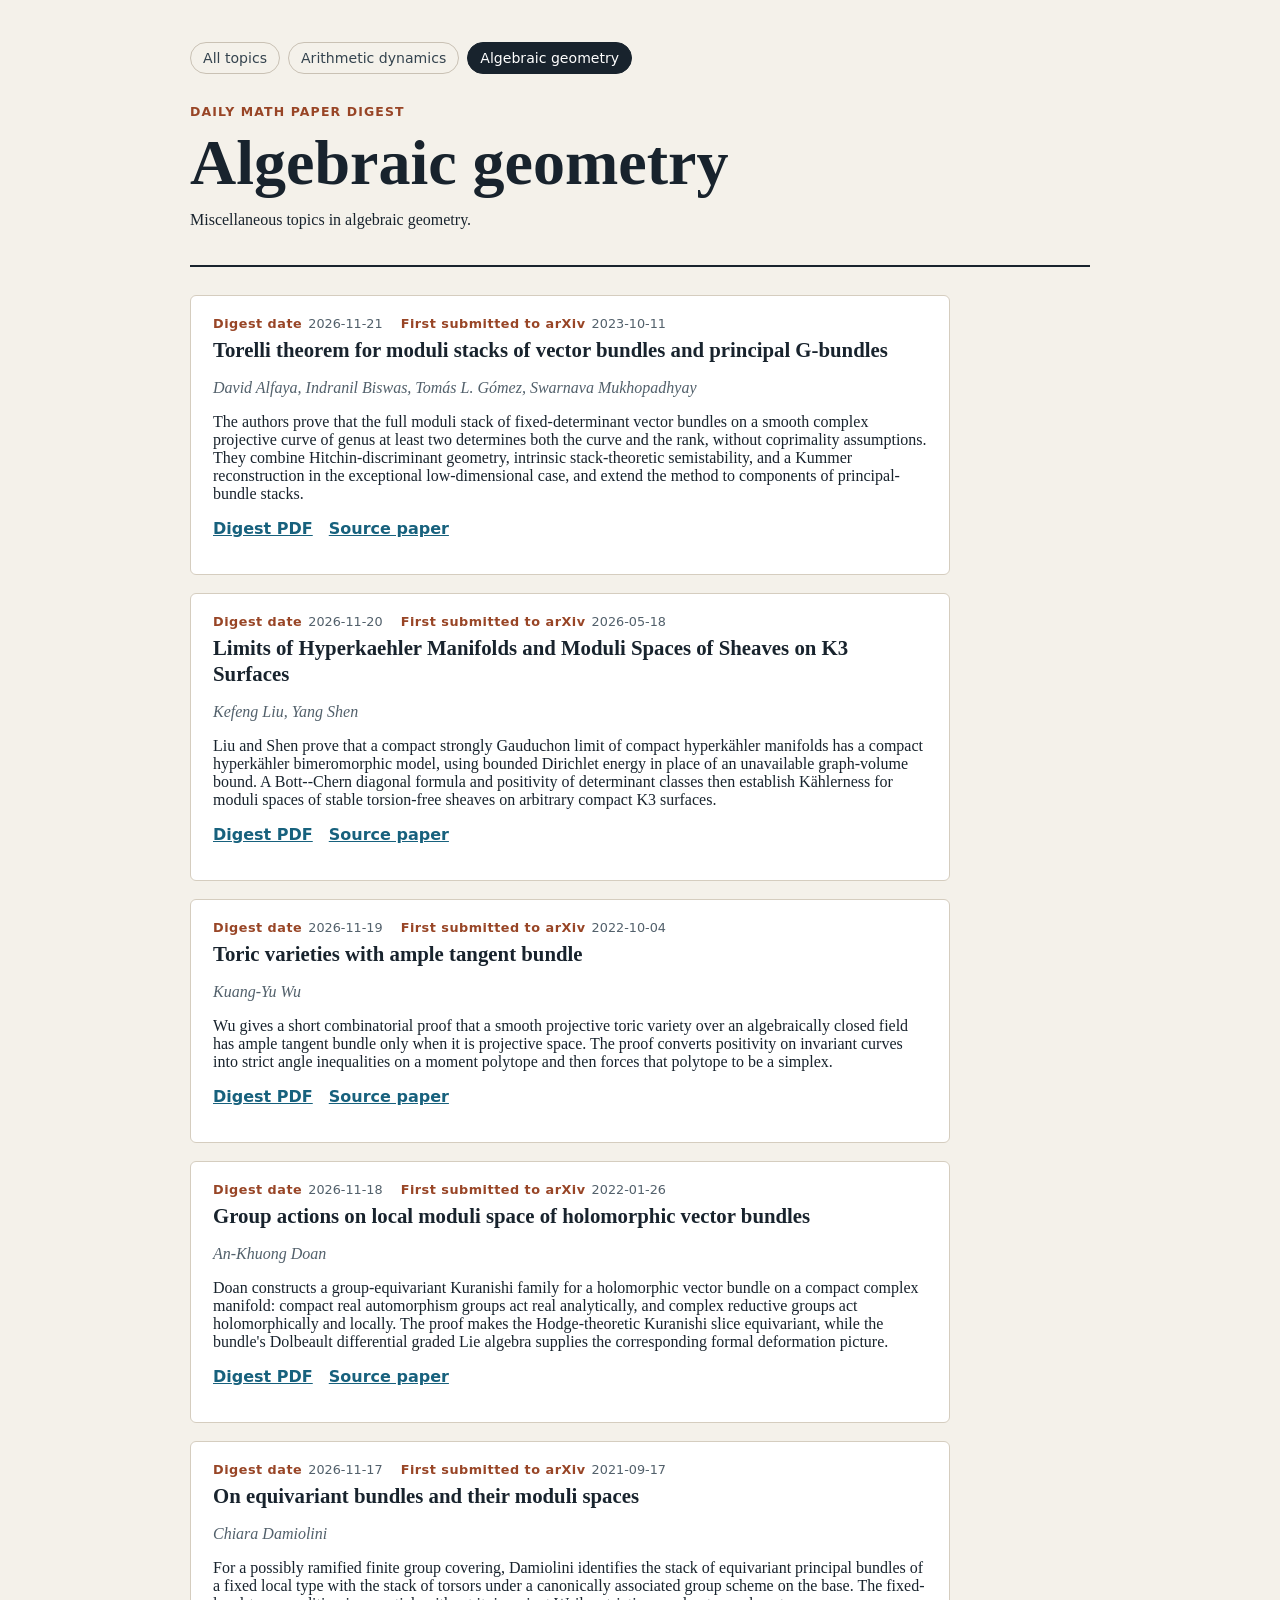
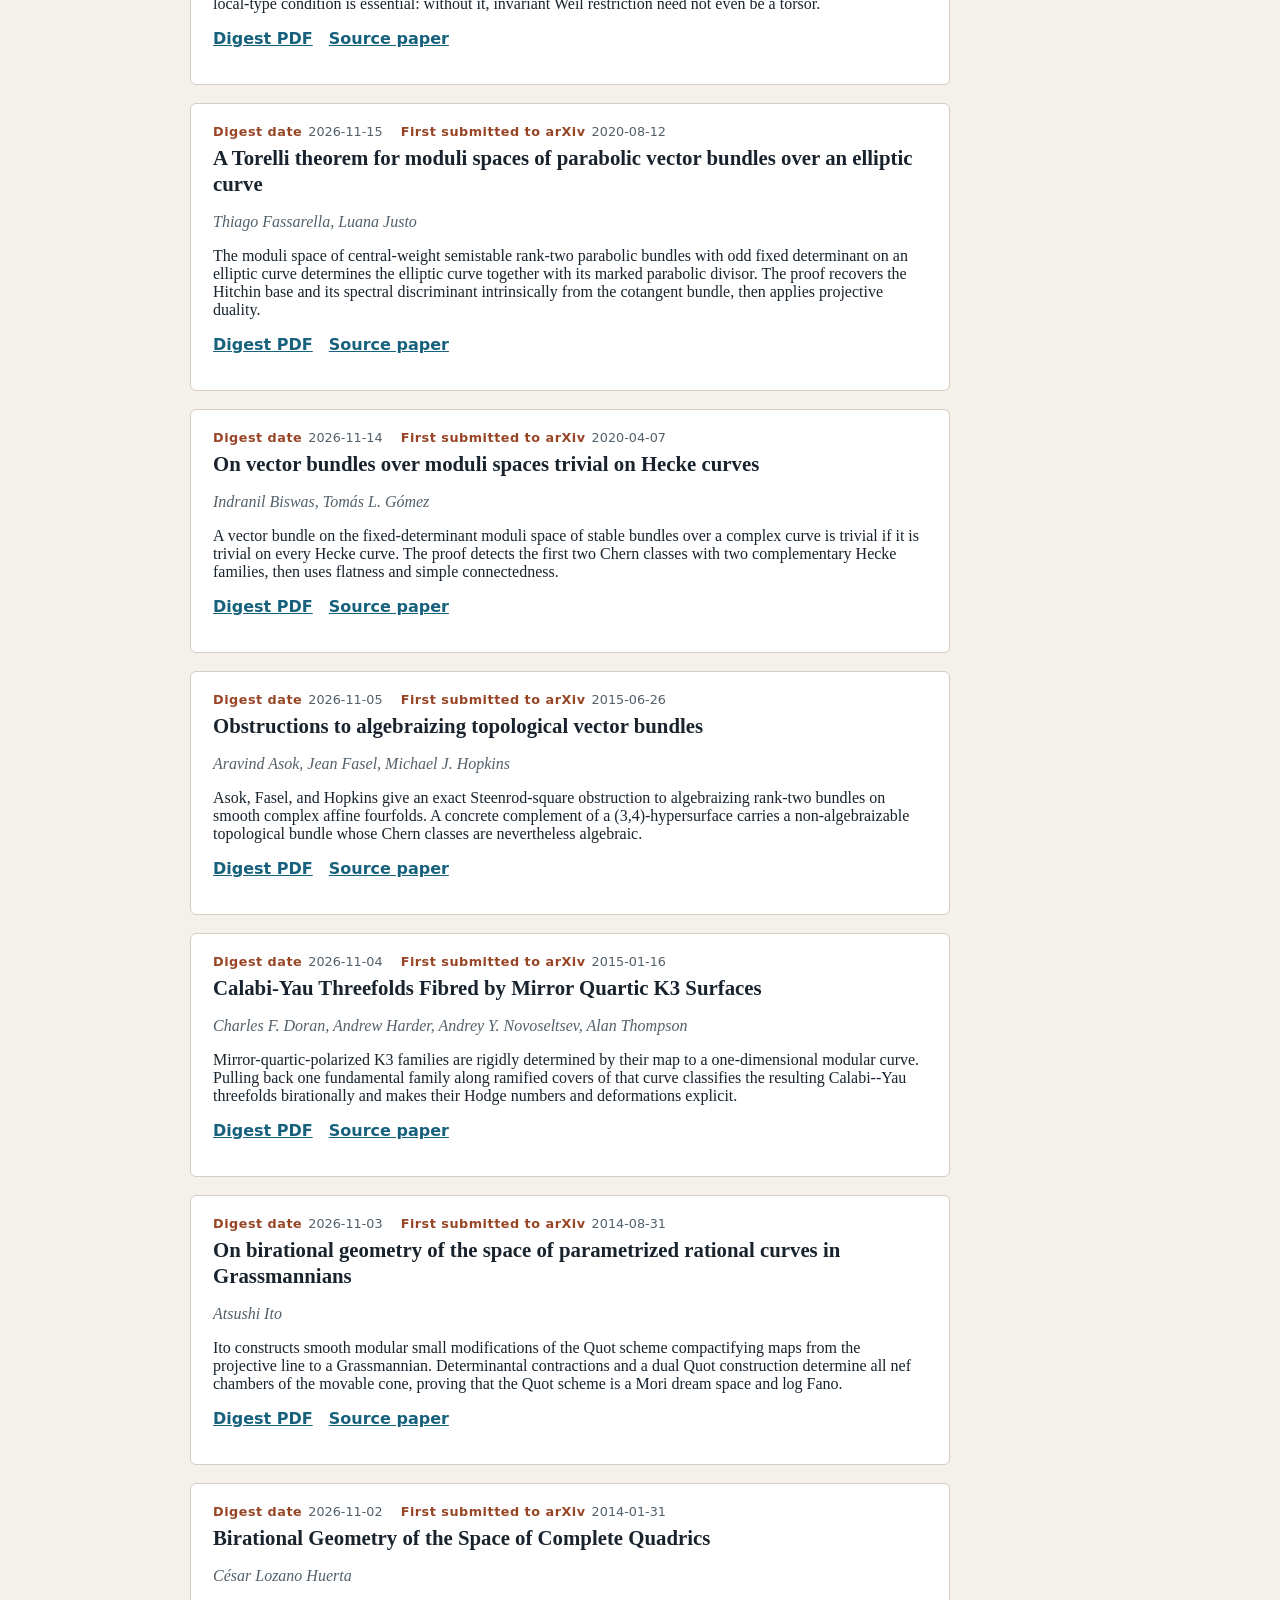
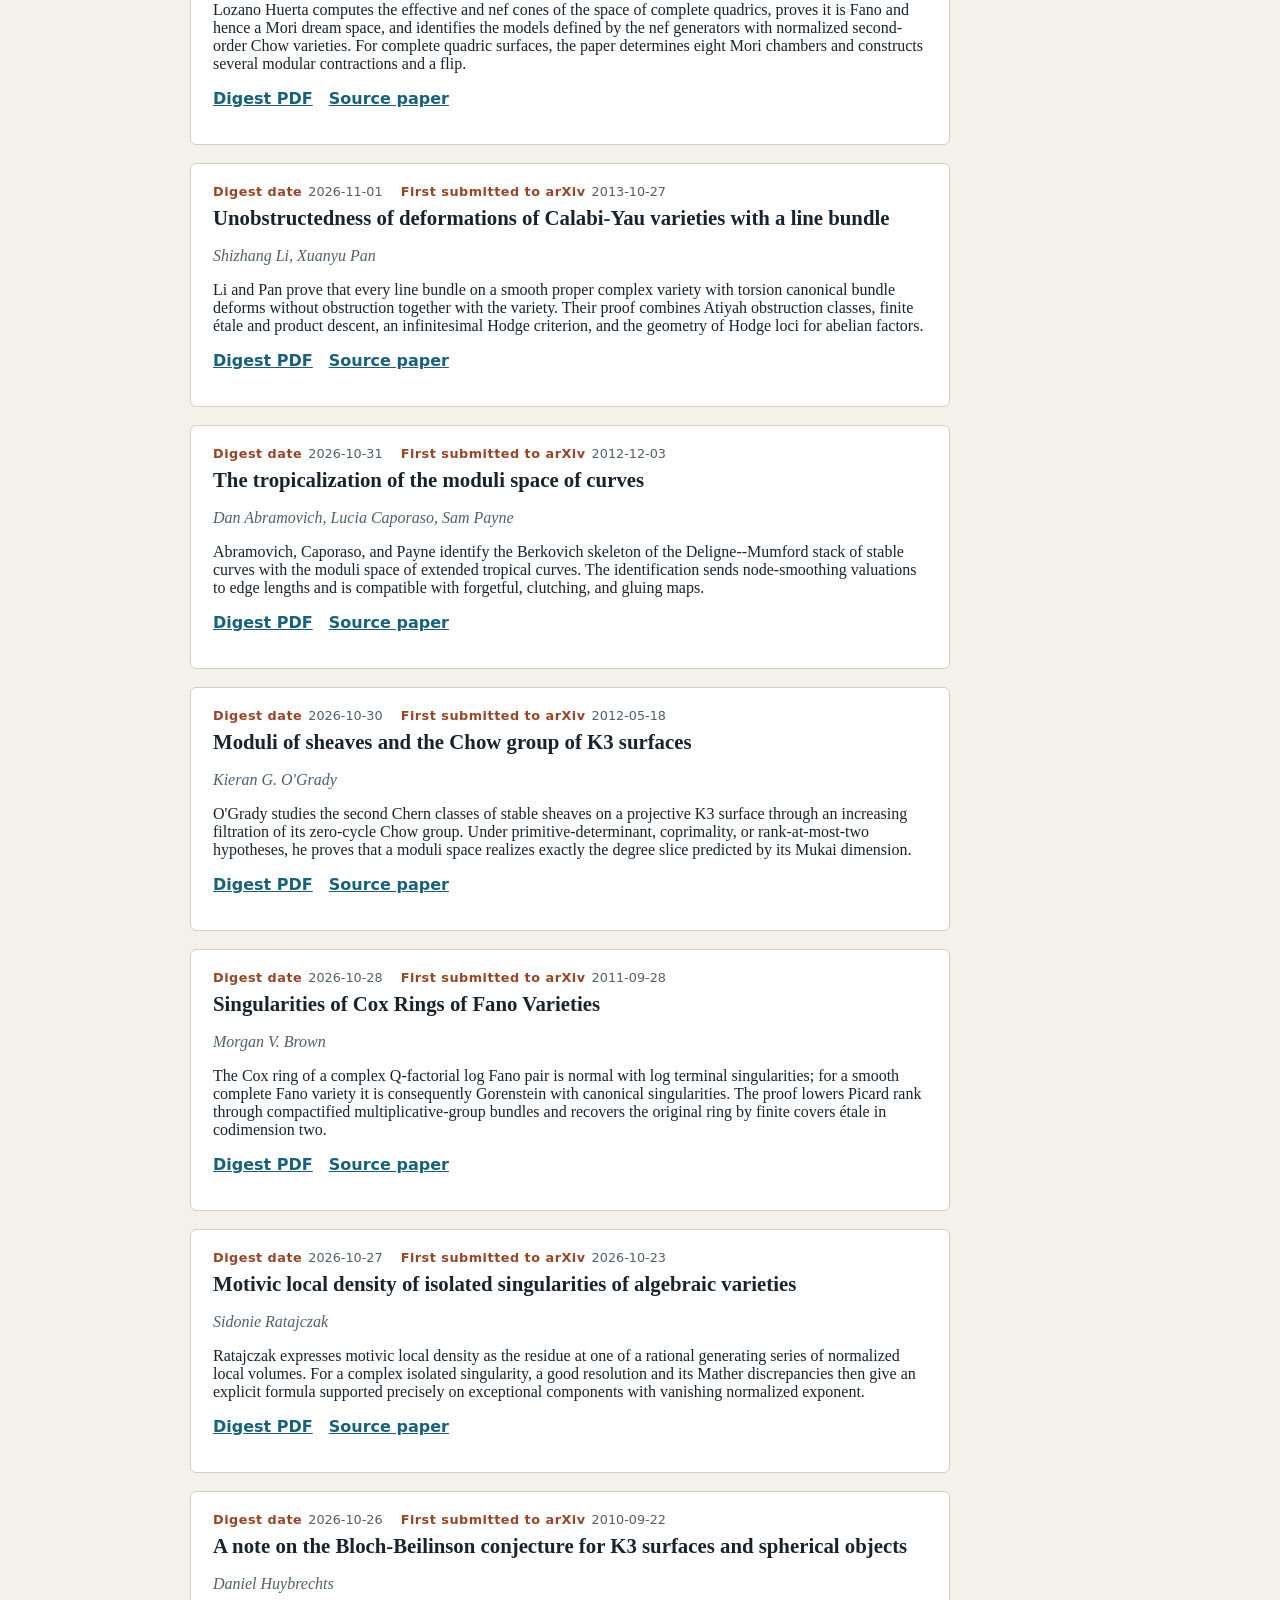
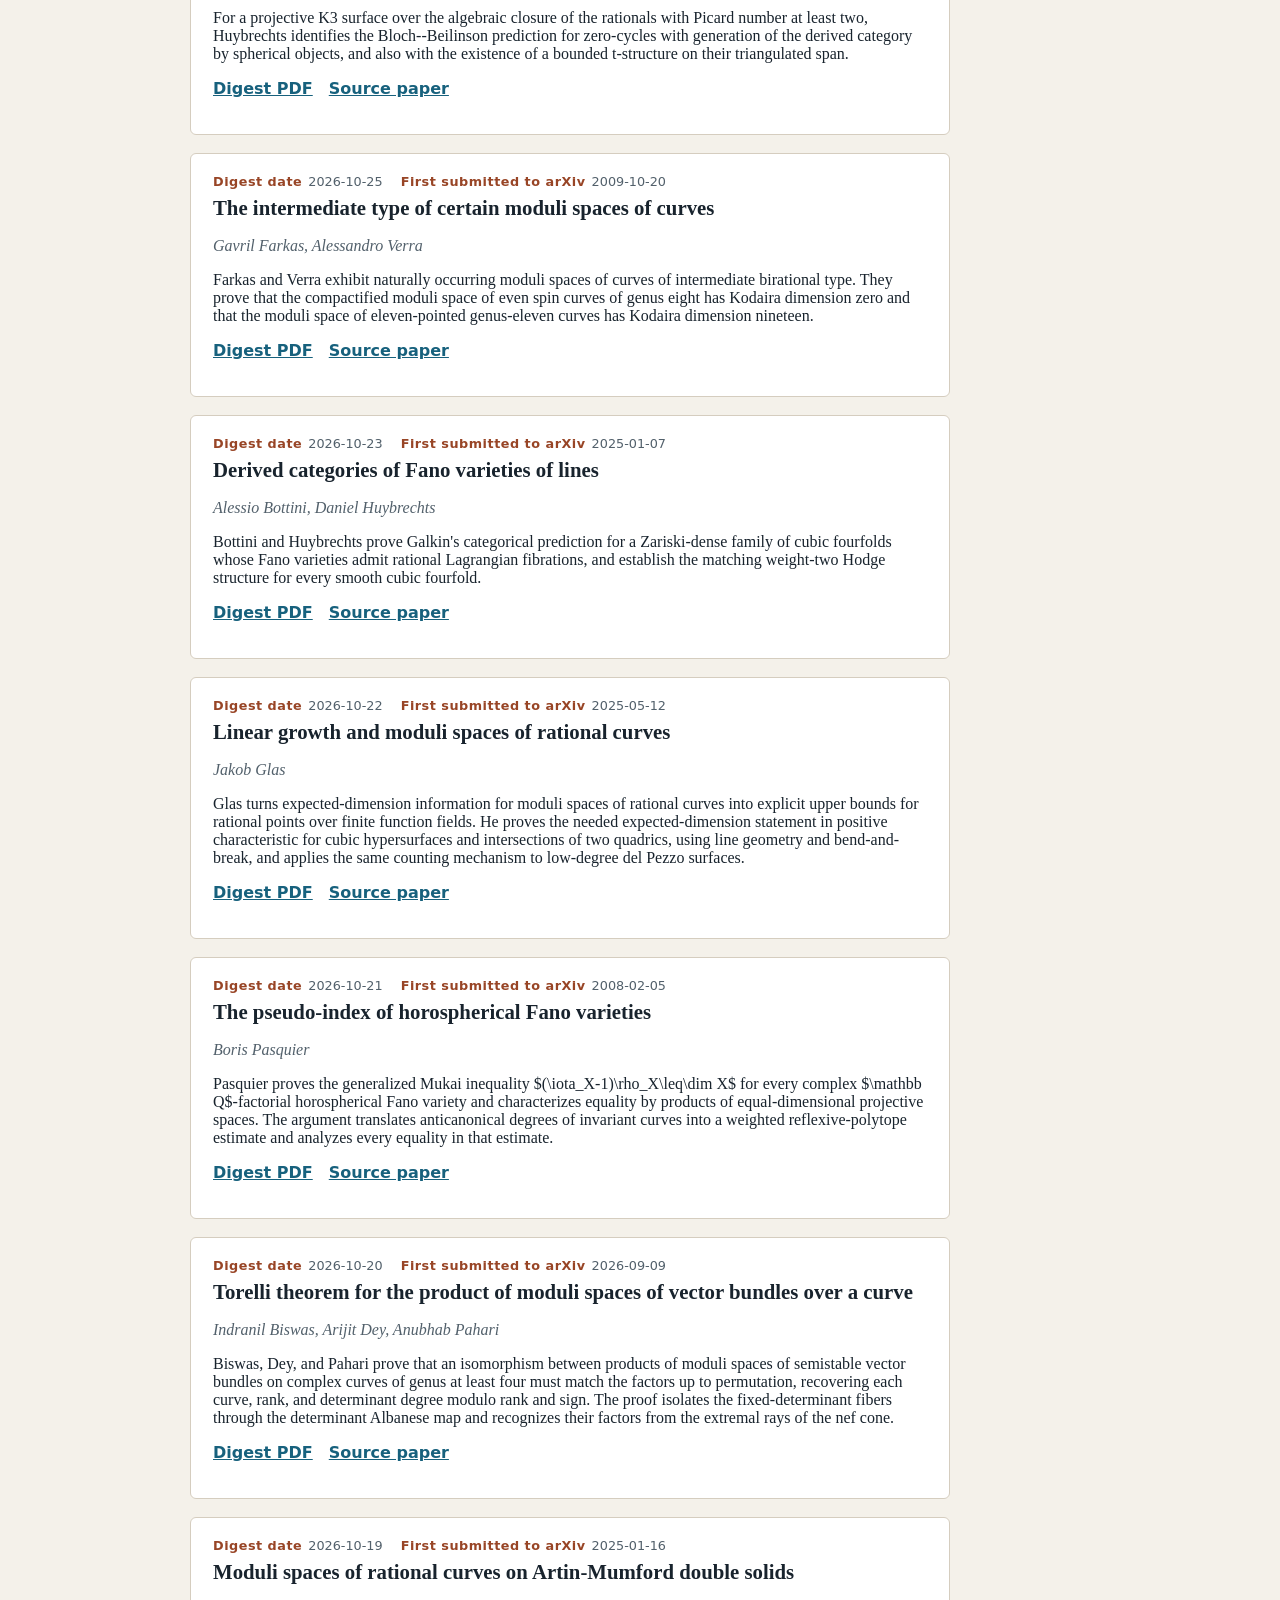
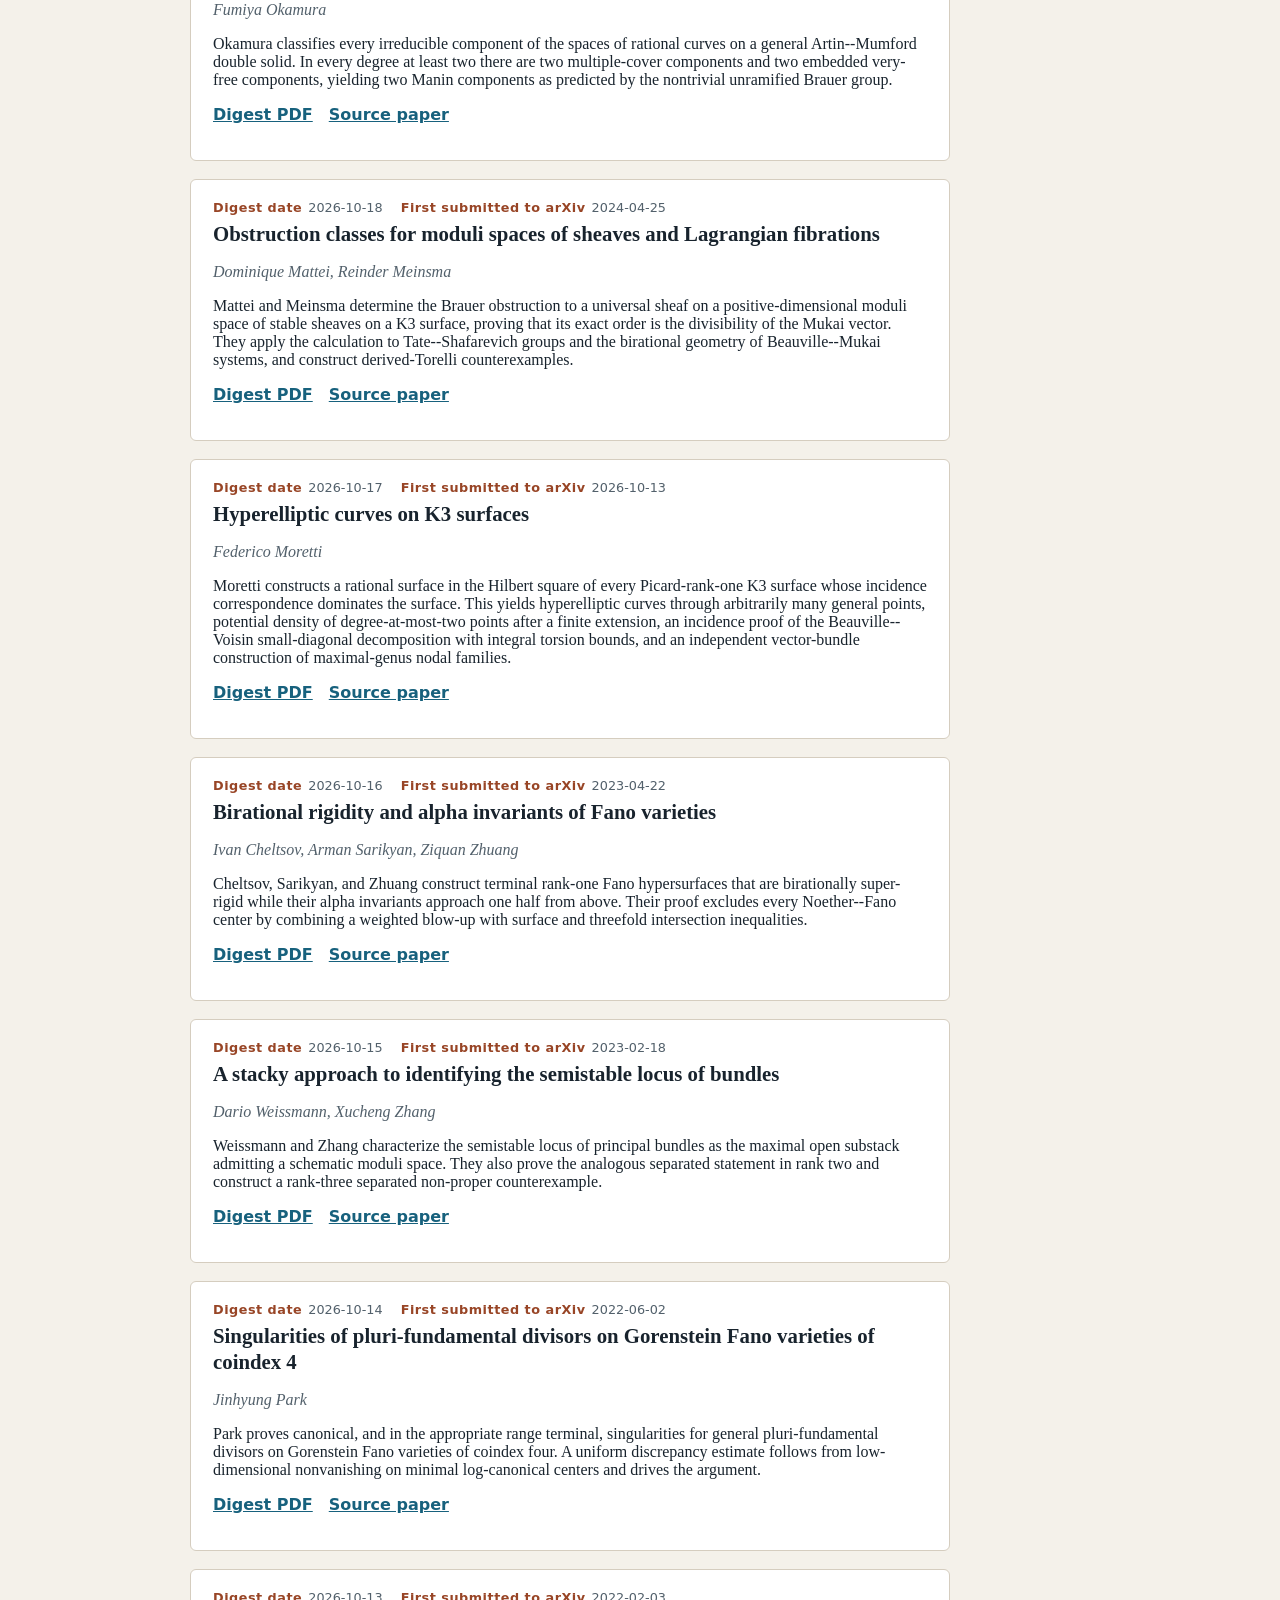
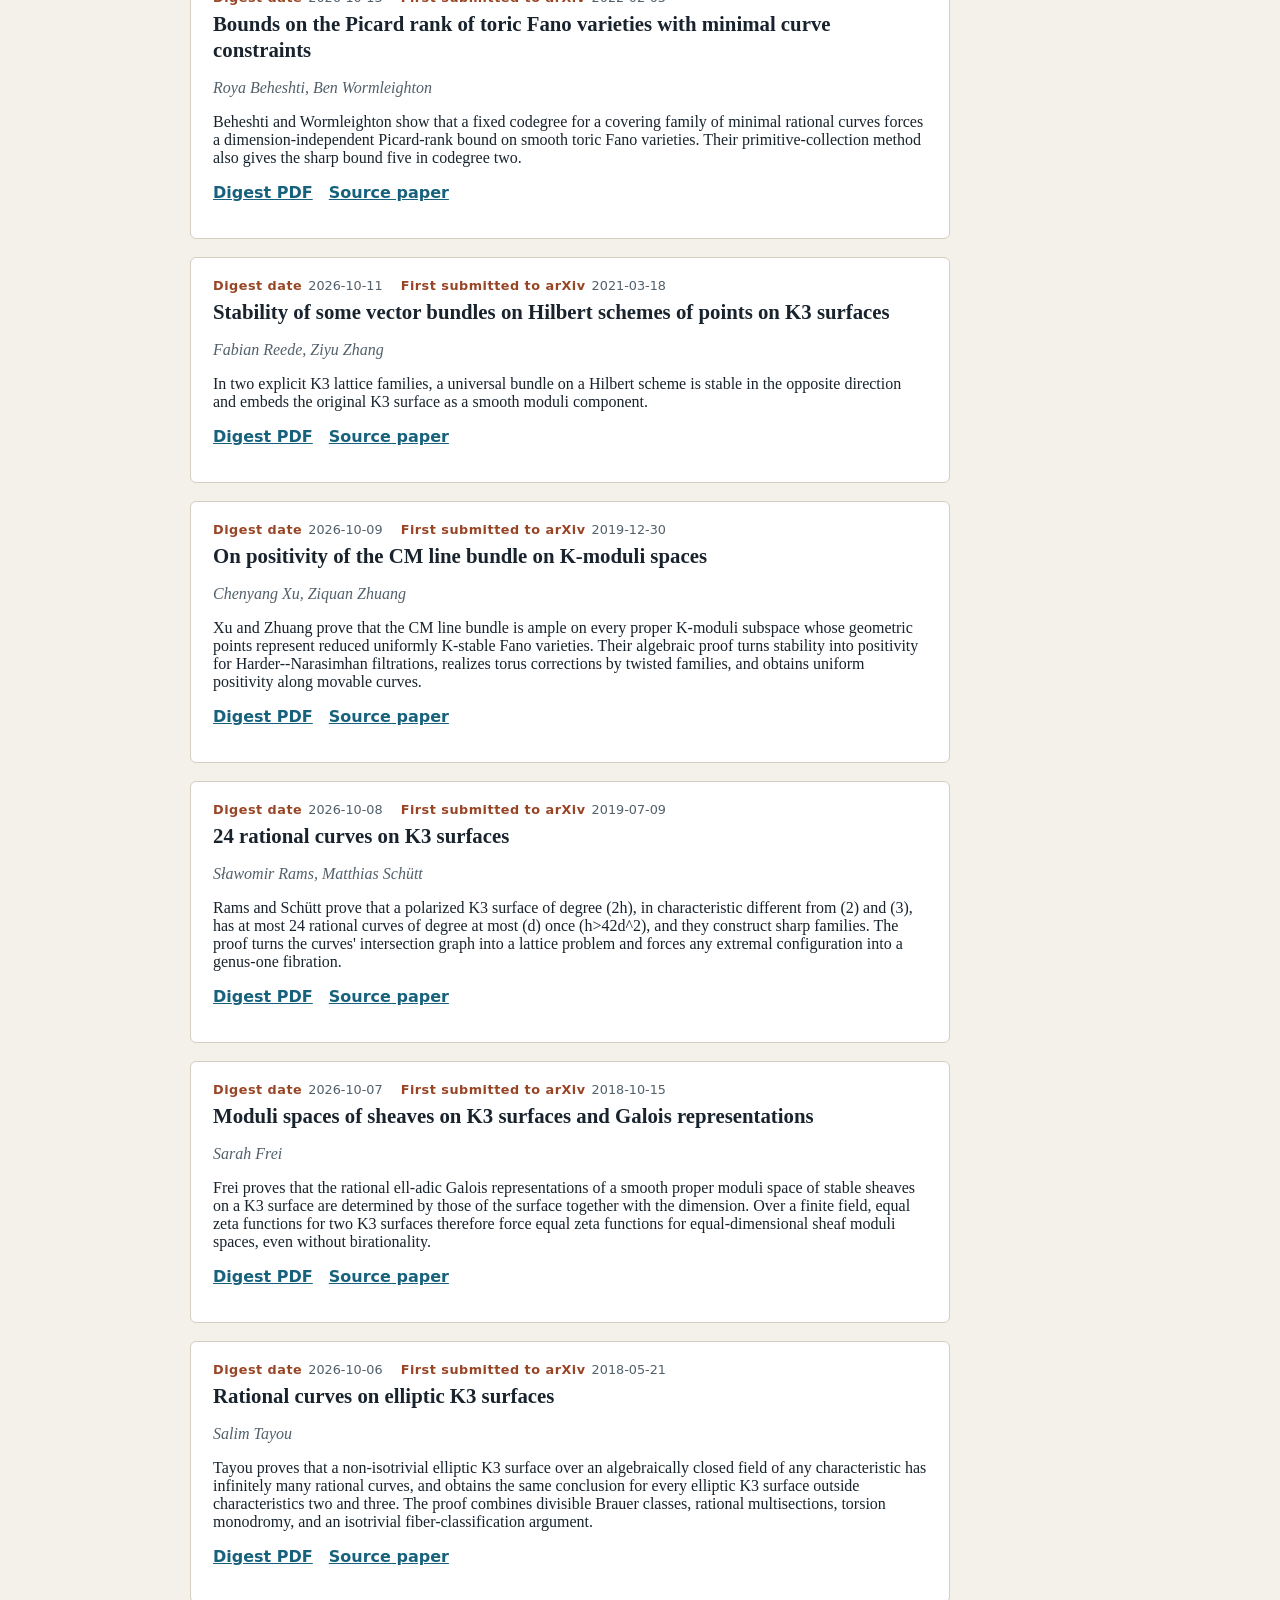
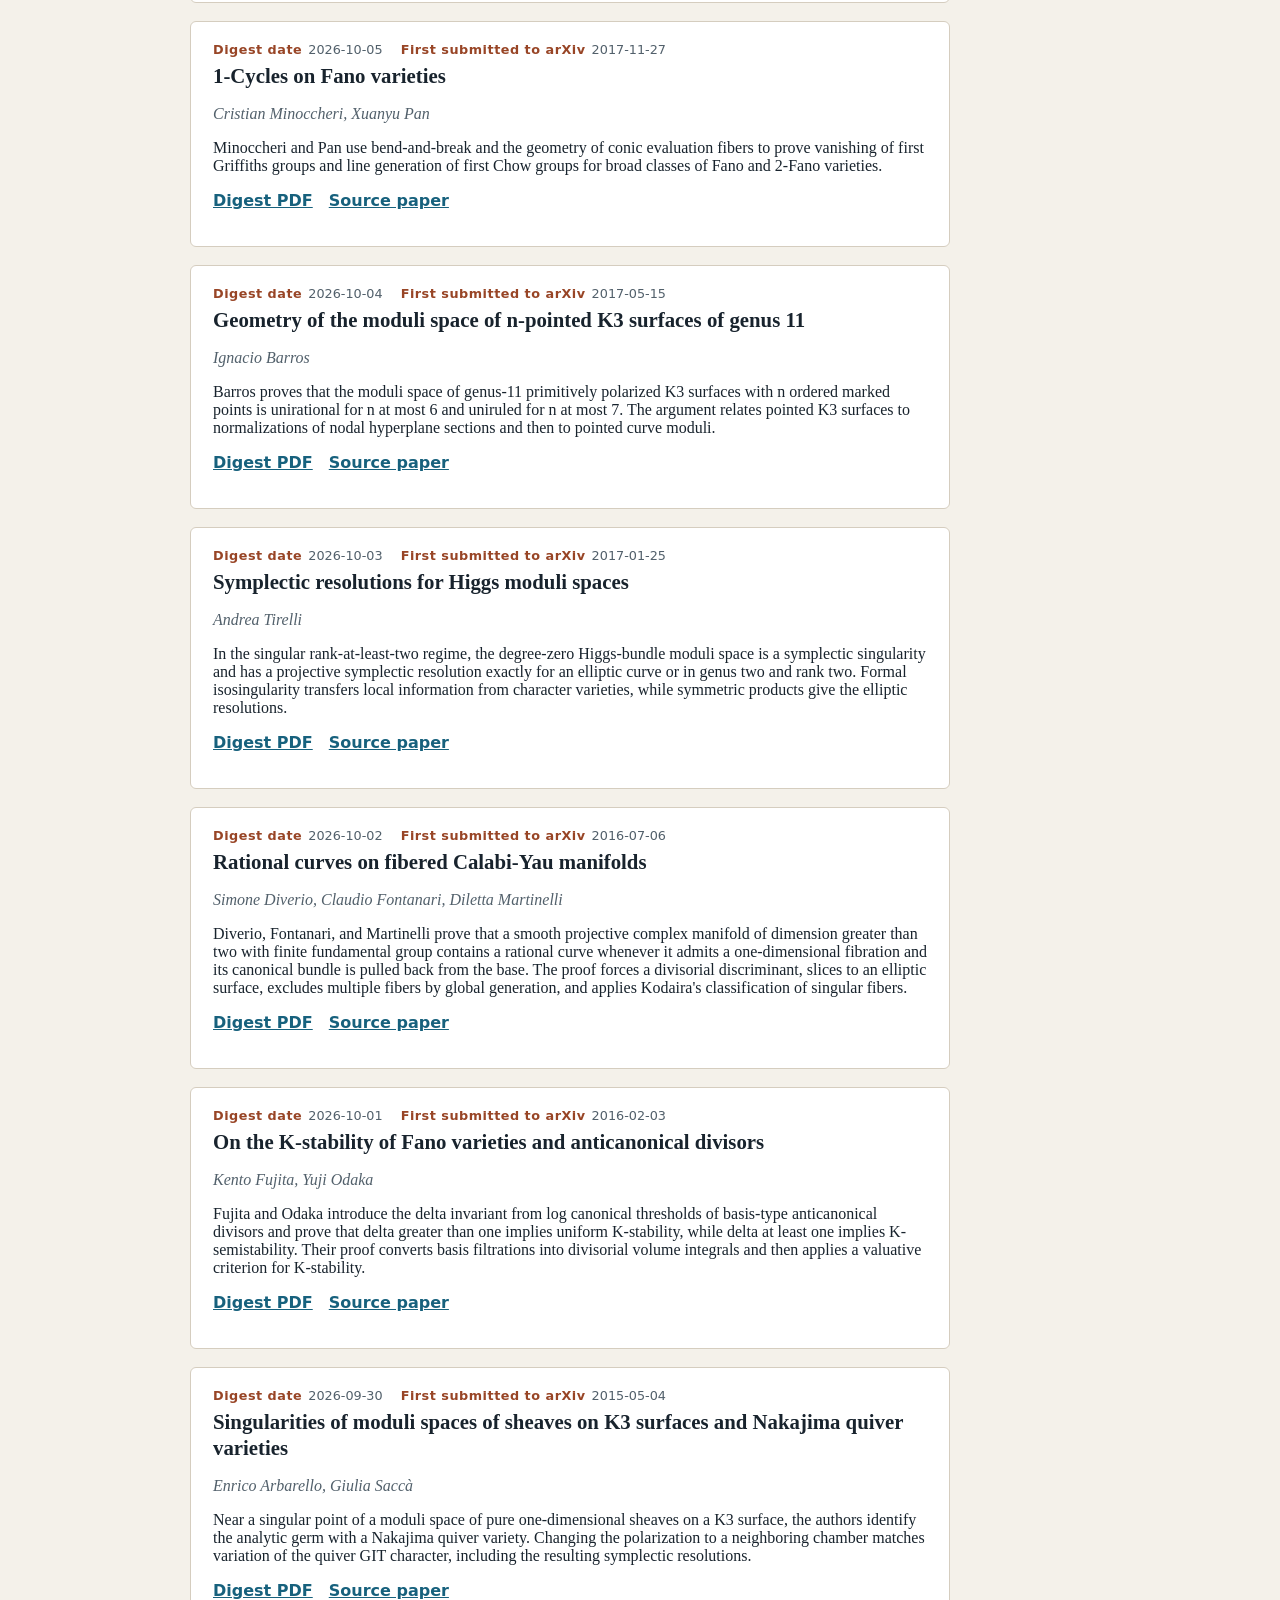
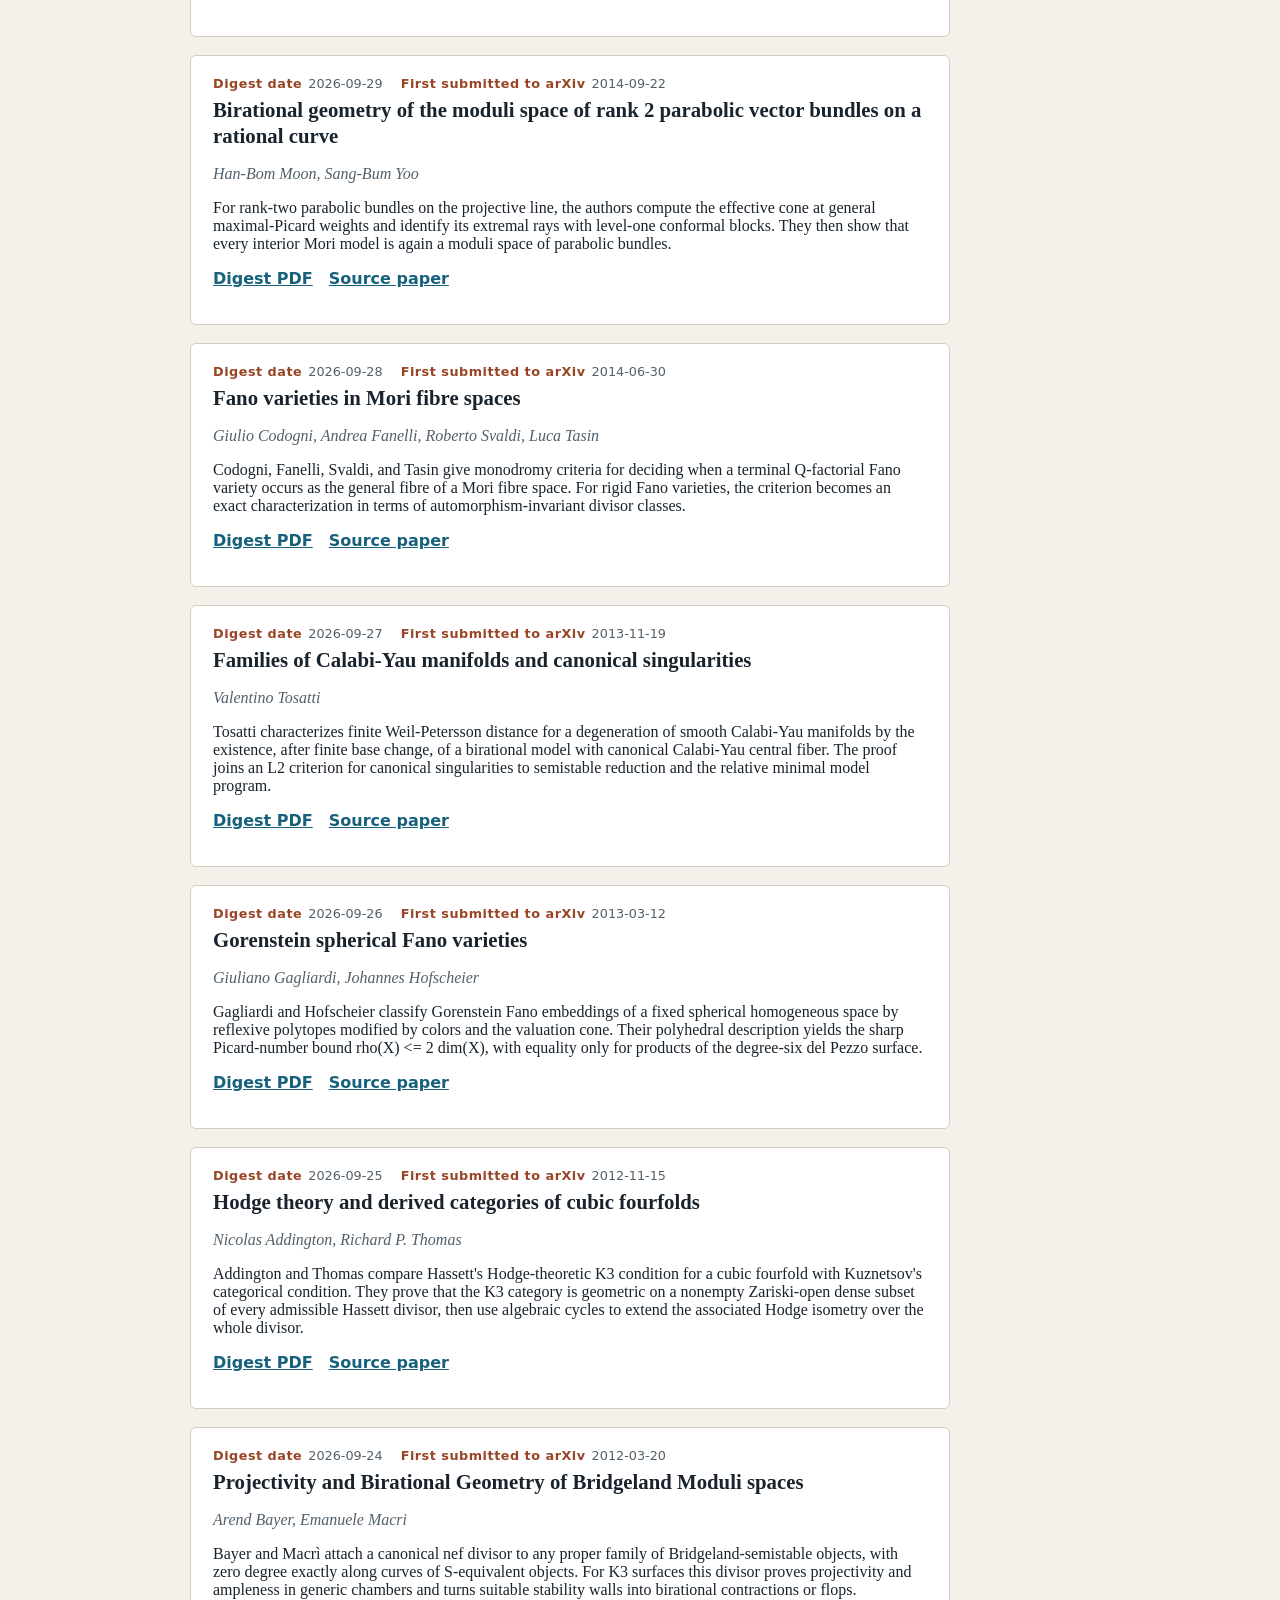
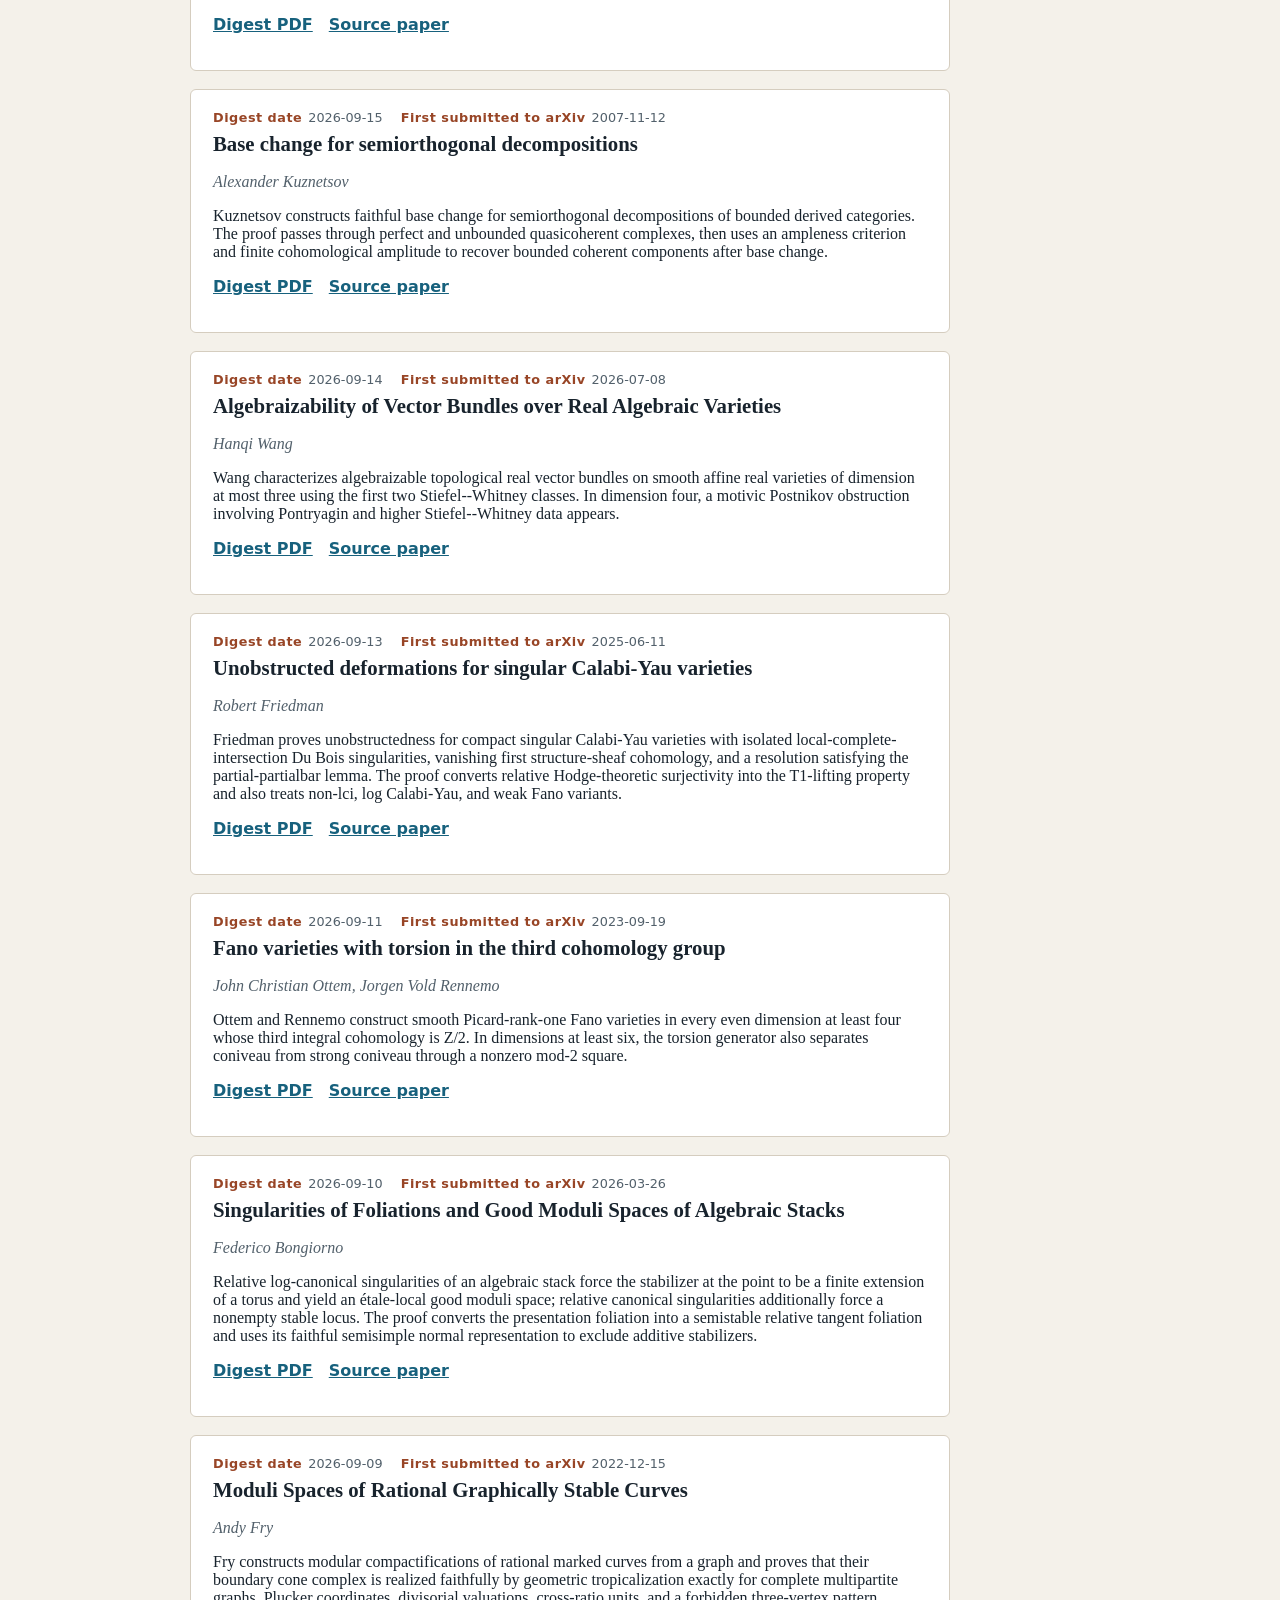
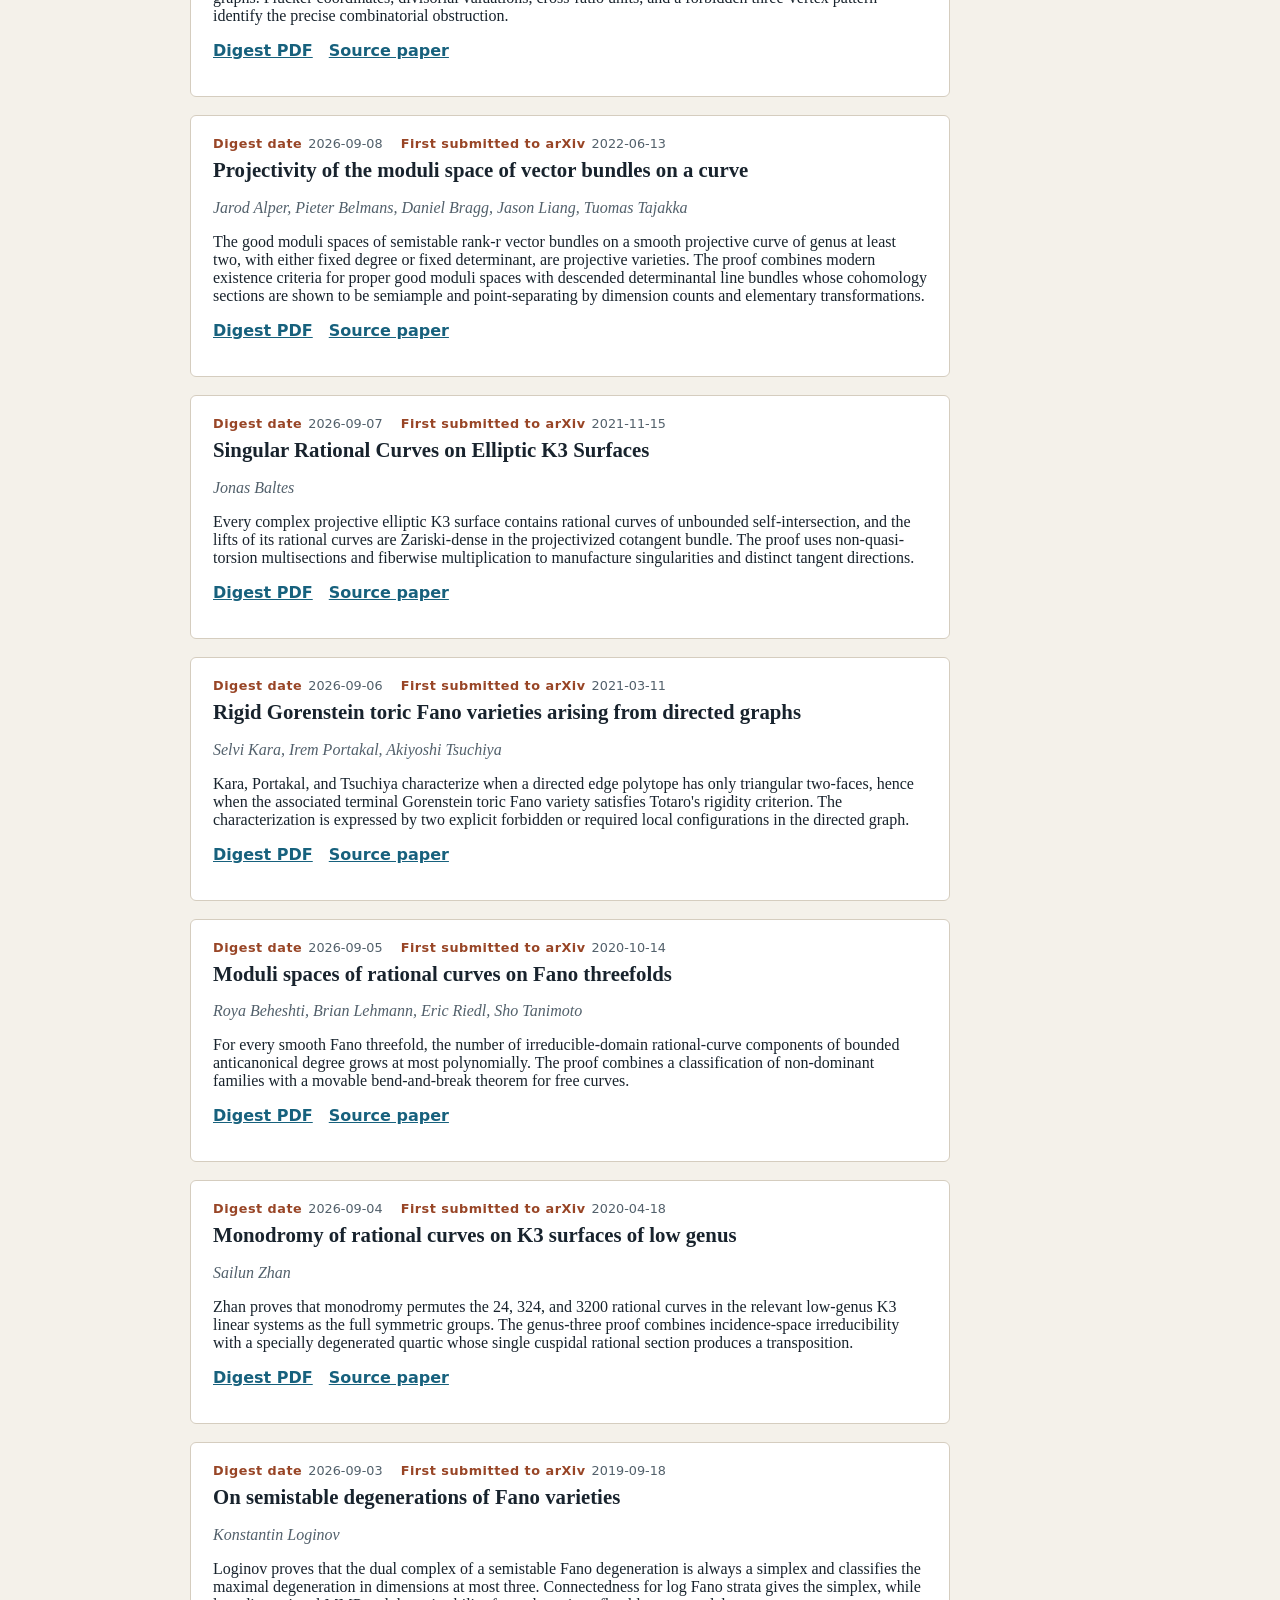
==== topics/algebraic-geometry.html @ 2cddb1c5 "Publish digest site for 2026-11-21" ====
<!doctype html>
<html lang="en">
<head>
  <meta charset="utf-8">
  <meta name="viewport" content="width=device-width, initial-scale=1">
  <title>Algebraic geometry | Daily Math Paper Digest</title>
  <link rel="stylesheet" href="../style.css?v=8c98c9b33264">
</head>
<body>
  <main>
    <nav class="topic-nav" aria-label="Digest topics"><a href="../index.html">All topics</a><a href="arithmetic-dynamics.html">Arithmetic dynamics</a><a href="algebraic-geometry.html" aria-current="page">Algebraic geometry</a></nav>
    <header class="site-header"><p class="eyebrow">Daily Math Paper Digest</p>
    <h1>Algebraic geometry</h1>
    <p>Miscellaneous topics in algebraic geometry.</p></header>
    <section class="digest-list" aria-label="Algebraic geometry digests">
    <article class="digest">
<dl class="dates">
<div><dt>Digest date</dt><dd>2026-11-21</dd></div>
<div><dt>First submitted to arXiv</dt><dd>2023-10-11</dd></div>
</dl>
<h2>Torelli theorem for moduli stacks of vector bundles and principal G-bundles</h2>
<p class="authors">David Alfaya, Indranil Biswas, Tomás L. Gómez, Swarnava Mukhopadhyay</p>
<p>The authors prove that the full moduli stack of fixed-determinant vector bundles on a smooth complex projective curve of genus at least two determines both the curve and the rank, without coprimality assumptions. They combine Hitchin-discriminant geometry, intrinsic stack-theoretic semistability, and a Kummer reconstruction in the exceptional low-dimensional case, and extend the method to components of principal-bundle stacks.</p>
<p class="links"><a href="../digests/2026-11-21-arxiv-2310.07666.pdf">Digest PDF</a> <a href="http://arxiv.org/abs/2310.07666v2">Source paper</a></p>
</article>
<article class="digest">
<dl class="dates">
<div><dt>Digest date</dt><dd>2026-11-20</dd></div>
<div><dt>First submitted to arXiv</dt><dd>2026-05-18</dd></div>
</dl>
<h2>Limits of Hyperkaehler Manifolds and Moduli Spaces of Sheaves on K3 Surfaces</h2>
<p class="authors">Kefeng Liu, Yang Shen</p>
<p>Liu and Shen prove that a compact strongly Gauduchon limit of compact hyperkähler manifolds has a compact hyperkähler bimeromorphic model, using bounded Dirichlet energy in place of an unavailable graph-volume bound. A Bott--Chern diagonal formula and positivity of determinant classes then establish Kählerness for moduli spaces of stable torsion-free sheaves on arbitrary compact K3 surfaces.</p>
<p class="links"><a href="../digests/2026-11-20-arxiv-2605.18065.pdf">Digest PDF</a> <a href="http://arxiv.org/abs/2605.18065v2">Source paper</a></p>
</article>
<article class="digest">
<dl class="dates">
<div><dt>Digest date</dt><dd>2026-11-19</dd></div>
<div><dt>First submitted to arXiv</dt><dd>2022-10-04</dd></div>
</dl>
<h2>Toric varieties with ample tangent bundle</h2>
<p class="authors">Kuang-Yu Wu</p>
<p>Wu gives a short combinatorial proof that a smooth projective toric variety over an algebraically closed field has ample tangent bundle only when it is projective space. The proof converts positivity on invariant curves into strict angle inequalities on a moment polytope and then forces that polytope to be a simplex.</p>
<p class="links"><a href="../digests/2026-11-19-arxiv-2210.01366.pdf">Digest PDF</a> <a href="https://arxiv.org/abs/2210.01366v1">Source paper</a></p>
</article>
<article class="digest">
<dl class="dates">
<div><dt>Digest date</dt><dd>2026-11-18</dd></div>
<div><dt>First submitted to arXiv</dt><dd>2022-01-26</dd></div>
</dl>
<h2>Group actions on local moduli space of holomorphic vector bundles</h2>
<p class="authors">An-Khuong Doan</p>
<p>Doan constructs a group-equivariant Kuranishi family for a holomorphic vector bundle on a compact complex manifold: compact real automorphism groups act real analytically, and complex reductive groups act holomorphically and locally. The proof makes the Hodge-theoretic Kuranishi slice equivariant, while the bundle&#x27;s Dolbeault differential graded Lie algebra supplies the corresponding formal deformation picture.</p>
<p class="links"><a href="../digests/2026-11-18-arxiv-2201.10851.pdf">Digest PDF</a> <a href="http://arxiv.org/abs/2201.10851v2">Source paper</a></p>
</article>
<article class="digest">
<dl class="dates">
<div><dt>Digest date</dt><dd>2026-11-17</dd></div>
<div><dt>First submitted to arXiv</dt><dd>2021-09-17</dd></div>
</dl>
<h2>On equivariant bundles and their moduli spaces</h2>
<p class="authors">Chiara Damiolini</p>
<p>For a possibly ramified finite group covering, Damiolini identifies the stack of equivariant principal bundles of a fixed local type with the stack of torsors under a canonically associated group scheme on the base. The fixed-local-type condition is essential: without it, invariant Weil restriction need not even be a torsor.</p>
<p class="links"><a href="../digests/2026-11-17-arxiv-2109.08698.pdf">Digest PDF</a> <a href="https://arxiv.org/abs/2109.08698v1">Source paper</a></p>
</article>
<article class="digest">
<dl class="dates">
<div><dt>Digest date</dt><dd>2026-11-15</dd></div>
<div><dt>First submitted to arXiv</dt><dd>2020-08-12</dd></div>
</dl>
<h2>A Torelli theorem for moduli spaces of parabolic vector bundles over an elliptic curve</h2>
<p class="authors">Thiago Fassarella, Luana Justo</p>
<p>The moduli space of central-weight semistable rank-two parabolic bundles with odd fixed determinant on an elliptic curve determines the elliptic curve together with its marked parabolic divisor. The proof recovers the Hitchin base and its spectral discriminant intrinsically from the cotangent bundle, then applies projective duality.</p>
<p class="links"><a href="../digests/2026-11-15-arxiv-2008.05229.pdf">Digest PDF</a> <a href="http://arxiv.org/abs/2008.05229v2">Source paper</a></p>
</article>
<article class="digest">
<dl class="dates">
<div><dt>Digest date</dt><dd>2026-11-14</dd></div>
<div><dt>First submitted to arXiv</dt><dd>2020-04-07</dd></div>
</dl>
<h2>On vector bundles over moduli spaces trivial on Hecke curves</h2>
<p class="authors">Indranil Biswas, Tomás L. Gómez</p>
<p>A vector bundle on the fixed-determinant moduli space of stable bundles over a complex curve is trivial if it is trivial on every Hecke curve. The proof detects the first two Chern classes with two complementary Hecke families, then uses flatness and simple connectedness.</p>
<p class="links"><a href="../digests/2026-11-14-arxiv-2004.03223.pdf">Digest PDF</a> <a href="http://arxiv.org/abs/2004.03223v2">Source paper</a></p>
</article>
<article class="digest">
<dl class="dates">
<div><dt>Digest date</dt><dd>2026-11-05</dd></div>
<div><dt>First submitted to arXiv</dt><dd>2015-06-26</dd></div>
</dl>
<h2>Obstructions to algebraizing topological vector bundles</h2>
<p class="authors">Aravind Asok, Jean Fasel, Michael J. Hopkins</p>
<p>Asok, Fasel, and Hopkins give an exact Steenrod-square obstruction to algebraizing rank-two bundles on smooth complex affine fourfolds. A concrete complement of a (3,4)-hypersurface carries a non-algebraizable topological bundle whose Chern classes are nevertheless algebraic.</p>
<p class="links"><a href="../digests/2026-11-05-arxiv-1506.08111.pdf">Digest PDF</a> <a href="http://arxiv.org/abs/1506.08111v2">Source paper</a></p>
</article>
<article class="digest">
<dl class="dates">
<div><dt>Digest date</dt><dd>2026-11-04</dd></div>
<div><dt>First submitted to arXiv</dt><dd>2015-01-16</dd></div>
</dl>
<h2>Calabi-Yau Threefolds Fibred by Mirror Quartic K3 Surfaces</h2>
<p class="authors">Charles F. Doran, Andrew Harder, Andrey Y. Novoseltsev, Alan Thompson</p>
<p>Mirror-quartic-polarized K3 families are rigidly determined by their map to a one-dimensional modular curve. Pulling back one fundamental family along ramified covers of that curve classifies the resulting Calabi--Yau threefolds birationally and makes their Hodge numbers and deformations explicit.</p>
<p class="links"><a href="../digests/2026-11-04-arxiv-1501.04019.pdf">Digest PDF</a> <a href="http://arxiv.org/abs/1501.04019v2">Source paper</a></p>
</article>
<article class="digest">
<dl class="dates">
<div><dt>Digest date</dt><dd>2026-11-03</dd></div>
<div><dt>First submitted to arXiv</dt><dd>2014-08-31</dd></div>
</dl>
<h2>On birational geometry of the space of parametrized rational curves in Grassmannians</h2>
<p class="authors">Atsushi Ito</p>
<p>Ito constructs smooth modular small modifications of the Quot scheme compactifying maps from the projective line to a Grassmannian. Determinantal contractions and a dual Quot construction determine all nef chambers of the movable cone, proving that the Quot scheme is a Mori dream space and log Fano.</p>
<p class="links"><a href="../digests/2026-11-03-arxiv-1409.0219.pdf">Digest PDF</a> <a href="http://arxiv.org/abs/1409.0219v2">Source paper</a></p>
</article>
<article class="digest">
<dl class="dates">
<div><dt>Digest date</dt><dd>2026-11-02</dd></div>
<div><dt>First submitted to arXiv</dt><dd>2014-01-31</dd></div>
</dl>
<h2>Birational Geometry of the Space of Complete Quadrics</h2>
<p class="authors">César Lozano Huerta</p>
<p>Lozano Huerta computes the effective and nef cones of the space of complete quadrics, proves it is Fano and hence a Mori dream space, and identifies the models defined by the nef generators with normalized second-order Chow varieties. For complete quadric surfaces, the paper determines eight Mori chambers and constructs several modular contractions and a flip.</p>
<p class="links"><a href="../digests/2026-11-02-arxiv-1401.8050.pdf">Digest PDF</a> <a href="http://arxiv.org/abs/1401.8050v2">Source paper</a></p>
</article>
<article class="digest">
<dl class="dates">
<div><dt>Digest date</dt><dd>2026-11-01</dd></div>
<div><dt>First submitted to arXiv</dt><dd>2013-10-27</dd></div>
</dl>
<h2>Unobstructedness of deformations of Calabi-Yau varieties with a line bundle</h2>
<p class="authors">Shizhang Li, Xuanyu Pan</p>
<p>Li and Pan prove that every line bundle on a smooth proper complex variety with torsion canonical bundle deforms without obstruction together with the variety. Their proof combines Atiyah obstruction classes, finite étale and product descent, an infinitesimal Hodge criterion, and the geometry of Hodge loci for abelian factors.</p>
<p class="links"><a href="../digests/2026-11-01-arxiv-1310.7162.pdf">Digest PDF</a> <a href="http://arxiv.org/abs/1310.7162v5">Source paper</a></p>
</article>
<article class="digest">
<dl class="dates">
<div><dt>Digest date</dt><dd>2026-10-31</dd></div>
<div><dt>First submitted to arXiv</dt><dd>2012-12-03</dd></div>
</dl>
<h2>The tropicalization of the moduli space of curves</h2>
<p class="authors">Dan Abramovich, Lucia Caporaso, Sam Payne</p>
<p>Abramovich, Caporaso, and Payne identify the Berkovich skeleton of the Deligne--Mumford stack of stable curves with the moduli space of extended tropical curves. The identification sends node-smoothing valuations to edge lengths and is compatible with forgetful, clutching, and gluing maps.</p>
<p class="links"><a href="../digests/2026-10-31-arxiv-1212.0373.pdf">Digest PDF</a> <a href="http://arxiv.org/abs/1212.0373v2">Source paper</a></p>
</article>
<article class="digest">
<dl class="dates">
<div><dt>Digest date</dt><dd>2026-10-30</dd></div>
<div><dt>First submitted to arXiv</dt><dd>2012-05-18</dd></div>
</dl>
<h2>Moduli of sheaves and the Chow group of K3 surfaces</h2>
<p class="authors">Kieran G. O&#x27;Grady</p>
<p>O&#x27;Grady studies the second Chern classes of stable sheaves on a projective K3 surface through an increasing filtration of its zero-cycle Chow group. Under primitive-determinant, coprimality, or rank-at-most-two hypotheses, he proves that a moduli space realizes exactly the degree slice predicted by its Mukai dimension.</p>
<p class="links"><a href="../digests/2026-10-30-arxiv-1205.4119.pdf">Digest PDF</a> <a href="http://arxiv.org/abs/1205.4119v2">Source paper</a></p>
</article>
<article class="digest">
<dl class="dates">
<div><dt>Digest date</dt><dd>2026-10-28</dd></div>
<div><dt>First submitted to arXiv</dt><dd>2011-09-28</dd></div>
</dl>
<h2>Singularities of Cox Rings of Fano Varieties</h2>
<p class="authors">Morgan V. Brown</p>
<p>The Cox ring of a complex Q-factorial log Fano pair is normal with log terminal singularities; for a smooth complete Fano variety it is consequently Gorenstein with canonical singularities. The proof lowers Picard rank through compactified multiplicative-group bundles and recovers the original ring by finite covers étale in codimension two.</p>
<p class="links"><a href="../digests/2026-10-28-arxiv-1109.6368.pdf">Digest PDF</a> <a href="http://arxiv.org/abs/1109.6368v2">Source paper</a></p>
</article>
<article class="digest">
<dl class="dates">
<div><dt>Digest date</dt><dd>2026-10-27</dd></div>
<div><dt>First submitted to arXiv</dt><dd>2026-10-23</dd></div>
</dl>
<h2>Motivic local density of isolated singularities of algebraic varieties</h2>
<p class="authors">Sidonie Ratajczak</p>
<p>Ratajczak expresses motivic local density as the residue at one of a rational generating series of normalized local volumes. For a complex isolated singularity, a good resolution and its Mather discrepancies then give an explicit formula supported precisely on exceptional components with vanishing normalized exponent.</p>
<p class="links"><a href="../digests/2026-10-27-arxiv-2610.32416.pdf">Digest PDF</a> <a href="http://arxiv.org/abs/2610.32416v1">Source paper</a></p>
</article>
<article class="digest">
<dl class="dates">
<div><dt>Digest date</dt><dd>2026-10-26</dd></div>
<div><dt>First submitted to arXiv</dt><dd>2010-09-22</dd></div>
</dl>
<h2>A note on the Bloch-Beilinson conjecture for K3 surfaces and spherical objects</h2>
<p class="authors">Daniel Huybrechts</p>
<p>For a projective K3 surface over the algebraic closure of the rationals with Picard number at least two, Huybrechts identifies the Bloch--Beilinson prediction for zero-cycles with generation of the derived category by spherical objects, and also with the existence of a bounded t-structure on their triangulated span.</p>
<p class="links"><a href="../digests/2026-10-26-arxiv-1009.4371.pdf">Digest PDF</a> <a href="http://arxiv.org/abs/1009.4371v1">Source paper</a></p>
</article>
<article class="digest">
<dl class="dates">
<div><dt>Digest date</dt><dd>2026-10-25</dd></div>
<div><dt>First submitted to arXiv</dt><dd>2009-10-20</dd></div>
</dl>
<h2>The intermediate type of certain moduli spaces of curves</h2>
<p class="authors">Gavril Farkas, Alessandro Verra</p>
<p>Farkas and Verra exhibit naturally occurring moduli spaces of curves of intermediate birational type. They prove that the compactified moduli space of even spin curves of genus eight has Kodaira dimension zero and that the moduli space of eleven-pointed genus-eleven curves has Kodaira dimension nineteen.</p>
<p class="links"><a href="../digests/2026-10-25-arxiv-0910.3905.pdf">Digest PDF</a> <a href="http://arxiv.org/abs/0910.3905v2">Source paper</a></p>
</article>
<article class="digest">
<dl class="dates">
<div><dt>Digest date</dt><dd>2026-10-23</dd></div>
<div><dt>First submitted to arXiv</dt><dd>2025-01-07</dd></div>
</dl>
<h2>Derived categories of Fano varieties of lines</h2>
<p class="authors">Alessio Bottini, Daniel Huybrechts</p>
<p>Bottini and Huybrechts prove Galkin&#x27;s categorical prediction for a Zariski-dense family of cubic fourfolds whose Fano varieties admit rational Lagrangian fibrations, and establish the matching weight-two Hodge structure for every smooth cubic fourfold.</p>
<p class="links"><a href="../digests/2026-10-23-arxiv-2501.03534.pdf">Digest PDF</a> <a href="http://arxiv.org/abs/2501.03534v1">Source paper</a></p>
</article>
<article class="digest">
<dl class="dates">
<div><dt>Digest date</dt><dd>2026-10-22</dd></div>
<div><dt>First submitted to arXiv</dt><dd>2025-05-12</dd></div>
</dl>
<h2>Linear growth and moduli spaces of rational curves</h2>
<p class="authors">Jakob Glas</p>
<p>Glas turns expected-dimension information for moduli spaces of rational curves into explicit upper bounds for rational points over finite function fields. He proves the needed expected-dimension statement in positive characteristic for cubic hypersurfaces and intersections of two quadrics, using line geometry and bend-and-break, and applies the same counting mechanism to low-degree del Pezzo surfaces.</p>
<p class="links"><a href="../digests/2026-10-22-arxiv-2505.07645.pdf">Digest PDF</a> <a href="http://arxiv.org/abs/2505.07645v1">Source paper</a></p>
</article>
<article class="digest">
<dl class="dates">
<div><dt>Digest date</dt><dd>2026-10-21</dd></div>
<div><dt>First submitted to arXiv</dt><dd>2008-02-05</dd></div>
</dl>
<h2>The pseudo-index of horospherical Fano varieties</h2>
<p class="authors">Boris Pasquier</p>
<p>Pasquier proves the generalized Mukai inequality $(\iota_X-1)\rho_X\leq\dim X$ for every complex $\mathbb Q$-factorial horospherical Fano variety and characterizes equality by products of equal-dimensional projective spaces. The argument translates anticanonical degrees of invariant curves into a weighted reflexive-polytope estimate and analyzes every equality in that estimate.</p>
<p class="links"><a href="../digests/2026-10-21-arxiv-0802.0612.pdf">Digest PDF</a> <a href="http://arxiv.org/abs/0802.0612v1">Source paper</a></p>
</article>
<article class="digest">
<dl class="dates">
<div><dt>Digest date</dt><dd>2026-10-20</dd></div>
<div><dt>First submitted to arXiv</dt><dd>2026-09-09</dd></div>
</dl>
<h2>Torelli theorem for the product of moduli spaces of vector bundles over a curve</h2>
<p class="authors">Indranil Biswas, Arijit Dey, Anubhab Pahari</p>
<p>Biswas, Dey, and Pahari prove that an isomorphism between products of moduli spaces of semistable vector bundles on complex curves of genus at least four must match the factors up to permutation, recovering each curve, rank, and determinant degree modulo rank and sign. The proof isolates the fixed-determinant fibers through the determinant Albanese map and recognizes their factors from the extremal rays of the nef cone.</p>
<p class="links"><a href="../digests/2026-10-20-arxiv-2609.10764.pdf">Digest PDF</a> <a href="http://arxiv.org/abs/2609.10764v1">Source paper</a></p>
</article>
<article class="digest">
<dl class="dates">
<div><dt>Digest date</dt><dd>2026-10-19</dd></div>
<div><dt>First submitted to arXiv</dt><dd>2025-01-16</dd></div>
</dl>
<h2>Moduli spaces of rational curves on Artin-Mumford double solids</h2>
<p class="authors">Fumiya Okamura</p>
<p>Okamura classifies every irreducible component of the spaces of rational curves on a general Artin--Mumford double solid. In every degree at least two there are two multiple-cover components and two embedded very-free components, yielding two Manin components as predicted by the nontrivial unramified Brauer group.</p>
<p class="links"><a href="../digests/2026-10-19-arxiv-2501.09269.pdf">Digest PDF</a> <a href="http://arxiv.org/abs/2501.09269v2">Source paper</a></p>
</article>
<article class="digest">
<dl class="dates">
<div><dt>Digest date</dt><dd>2026-10-18</dd></div>
<div><dt>First submitted to arXiv</dt><dd>2024-04-25</dd></div>
</dl>
<h2>Obstruction classes for moduli spaces of sheaves and Lagrangian fibrations</h2>
<p class="authors">Dominique Mattei, Reinder Meinsma</p>
<p>Mattei and Meinsma determine the Brauer obstruction to a universal sheaf on a positive-dimensional moduli space of stable sheaves on a K3 surface, proving that its exact order is the divisibility of the Mukai vector. They apply the calculation to Tate--Shafarevich groups and the birational geometry of Beauville--Mukai systems, and construct derived-Torelli counterexamples.</p>
<p class="links"><a href="../digests/2026-10-18-arxiv-2404.16652.pdf">Digest PDF</a> <a href="https://arxiv.org/abs/2404.16652v2">Source paper</a></p>
</article>
<article class="digest">
<dl class="dates">
<div><dt>Digest date</dt><dd>2026-10-17</dd></div>
<div><dt>First submitted to arXiv</dt><dd>2026-10-13</dd></div>
</dl>
<h2>Hyperelliptic curves on K3 surfaces</h2>
<p class="authors">Federico Moretti</p>
<p>Moretti constructs a rational surface in the Hilbert square of every Picard-rank-one K3 surface whose incidence correspondence dominates the surface. This yields hyperelliptic curves through arbitrarily many general points, potential density of degree-at-most-two points after a finite extension, an incidence proof of the Beauville--Voisin small-diagonal decomposition with integral torsion bounds, and an independent vector-bundle construction of maximal-genus nodal families.</p>
<p class="links"><a href="../digests/2026-10-17-arxiv-2610.17536.pdf">Digest PDF</a> <a href="https://arxiv.org/abs/2610.17536v1">Source paper</a></p>
</article>
<article class="digest">
<dl class="dates">
<div><dt>Digest date</dt><dd>2026-10-16</dd></div>
<div><dt>First submitted to arXiv</dt><dd>2023-04-22</dd></div>
</dl>
<h2>Birational rigidity and alpha invariants of Fano varieties</h2>
<p class="authors">Ivan Cheltsov, Arman Sarikyan, Ziquan Zhuang</p>
<p>Cheltsov, Sarikyan, and Zhuang construct terminal rank-one Fano hypersurfaces that are birationally super-rigid while their alpha invariants approach one half from above. Their proof excludes every Noether--Fano center by combining a weighted blow-up with surface and threefold intersection inequalities.</p>
<p class="links"><a href="../digests/2026-10-16-arxiv-2304.11333.pdf">Digest PDF</a> <a href="http://arxiv.org/abs/2304.11333v1">Source paper</a></p>
</article>
<article class="digest">
<dl class="dates">
<div><dt>Digest date</dt><dd>2026-10-15</dd></div>
<div><dt>First submitted to arXiv</dt><dd>2023-02-18</dd></div>
</dl>
<h2>A stacky approach to identifying the semistable locus of bundles</h2>
<p class="authors">Dario Weissmann, Xucheng Zhang</p>
<p>Weissmann and Zhang characterize the semistable locus of principal bundles as the maximal open substack admitting a schematic moduli space. They also prove the analogous separated statement in rank two and construct a rank-three separated non-proper counterexample.</p>
<p class="links"><a href="../digests/2026-10-15-arxiv-2302.09245.pdf">Digest PDF</a> <a href="http://arxiv.org/abs/2302.09245v3">Source paper</a></p>
</article>
<article class="digest">
<dl class="dates">
<div><dt>Digest date</dt><dd>2026-10-14</dd></div>
<div><dt>First submitted to arXiv</dt><dd>2022-06-02</dd></div>
</dl>
<h2>Singularities of pluri-fundamental divisors on Gorenstein Fano varieties of coindex 4</h2>
<p class="authors">Jinhyung Park</p>
<p>Park proves canonical, and in the appropriate range terminal, singularities for general pluri-fundamental divisors on Gorenstein Fano varieties of coindex four. A uniform discrepancy estimate follows from low-dimensional nonvanishing on minimal log-canonical centers and drives the argument.</p>
<p class="links"><a href="../digests/2026-10-14-arxiv-2206.00881.pdf">Digest PDF</a> <a href="http://arxiv.org/abs/2206.00881v1">Source paper</a></p>
</article>
<article class="digest">
<dl class="dates">
<div><dt>Digest date</dt><dd>2026-10-13</dd></div>
<div><dt>First submitted to arXiv</dt><dd>2022-02-03</dd></div>
</dl>
<h2>Bounds on the Picard rank of toric Fano varieties with minimal curve constraints</h2>
<p class="authors">Roya Beheshti, Ben Wormleighton</p>
<p>Beheshti and Wormleighton show that a fixed codegree for a covering family of minimal rational curves forces a dimension-independent Picard-rank bound on smooth toric Fano varieties. Their primitive-collection method also gives the sharp bound five in codegree two.</p>
<p class="links"><a href="../digests/2026-10-13-arxiv-2202.01852.pdf">Digest PDF</a> <a href="http://arxiv.org/abs/2202.01852v4">Source paper</a></p>
</article>
<article class="digest">
<dl class="dates">
<div><dt>Digest date</dt><dd>2026-10-11</dd></div>
<div><dt>First submitted to arXiv</dt><dd>2021-03-18</dd></div>
</dl>
<h2>Stability of some vector bundles on Hilbert schemes of points on K3 surfaces</h2>
<p class="authors">Fabian Reede, Ziyu Zhang</p>
<p>In two explicit K3 lattice families, a universal bundle on a Hilbert scheme is stable in the opposite direction and embeds the original K3 surface as a smooth moduli component.</p>
<p class="links"><a href="../digests/2026-10-11-arxiv-2103.10328.pdf">Digest PDF</a> <a href="https://arxiv.org/abs/2103.10328">Source paper</a></p>
</article>
<article class="digest">
<dl class="dates">
<div><dt>Digest date</dt><dd>2026-10-09</dd></div>
<div><dt>First submitted to arXiv</dt><dd>2019-12-30</dd></div>
</dl>
<h2>On positivity of the CM line bundle on K-moduli spaces</h2>
<p class="authors">Chenyang Xu, Ziquan Zhuang</p>
<p>Xu and Zhuang prove that the CM line bundle is ample on every proper K-moduli subspace whose geometric points represent reduced uniformly K-stable Fano varieties. Their algebraic proof turns stability into positivity for Harder--Narasimhan filtrations, realizes torus corrections by twisted families, and obtains uniform positivity along movable curves.</p>
<p class="links"><a href="../digests/2026-10-09-arxiv-1912.12961.pdf">Digest PDF</a> <a href="http://arxiv.org/abs/1912.12961v3">Source paper</a></p>
</article>
<article class="digest">
<dl class="dates">
<div><dt>Digest date</dt><dd>2026-10-08</dd></div>
<div><dt>First submitted to arXiv</dt><dd>2019-07-09</dd></div>
</dl>
<h2>24 rational curves on K3 surfaces</h2>
<p class="authors">Sławomir Rams, Matthias Schütt</p>
<p>Rams and Schütt prove that a polarized K3 surface of degree (2h), in characteristic different from (2) and (3), has at most 24 rational curves of degree at most (d) once (h&gt;42d^2), and they construct sharp families. The proof turns the curves&#x27; intersection graph into a lattice problem and forces any extremal configuration into a genus-one fibration.</p>
<p class="links"><a href="../digests/2026-10-08-arxiv-1907.04182.pdf">Digest PDF</a> <a href="http://arxiv.org/abs/1907.04182v3">Source paper</a></p>
</article>
<article class="digest">
<dl class="dates">
<div><dt>Digest date</dt><dd>2026-10-07</dd></div>
<div><dt>First submitted to arXiv</dt><dd>2018-10-15</dd></div>
</dl>
<h2>Moduli spaces of sheaves on K3 surfaces and Galois representations</h2>
<p class="authors">Sarah Frei</p>
<p>Frei proves that the rational ell-adic Galois representations of a smooth proper moduli space of stable sheaves on a K3 surface are determined by those of the surface together with the dimension. Over a finite field, equal zeta functions for two K3 surfaces therefore force equal zeta functions for equal-dimensional sheaf moduli spaces, even without birationality.</p>
<p class="links"><a href="../digests/2026-10-07-arxiv-1810.06735.pdf">Digest PDF</a> <a href="http://arxiv.org/abs/1810.06735v3">Source paper</a></p>
</article>
<article class="digest">
<dl class="dates">
<div><dt>Digest date</dt><dd>2026-10-06</dd></div>
<div><dt>First submitted to arXiv</dt><dd>2018-05-21</dd></div>
</dl>
<h2>Rational curves on elliptic K3 surfaces</h2>
<p class="authors">Salim Tayou</p>
<p>Tayou proves that a non-isotrivial elliptic K3 surface over an algebraically closed field of any characteristic has infinitely many rational curves, and obtains the same conclusion for every elliptic K3 surface outside characteristics two and three. The proof combines divisible Brauer classes, rational multisections, torsion monodromy, and an isotrivial fiber-classification argument.</p>
<p class="links"><a href="../digests/2026-10-06-arxiv-1805.07975.pdf">Digest PDF</a> <a href="http://arxiv.org/abs/1805.07975v4">Source paper</a></p>
</article>
<article class="digest">
<dl class="dates">
<div><dt>Digest date</dt><dd>2026-10-05</dd></div>
<div><dt>First submitted to arXiv</dt><dd>2017-11-27</dd></div>
</dl>
<h2>1-Cycles on Fano varieties</h2>
<p class="authors">Cristian Minoccheri, Xuanyu Pan</p>
<p>Minoccheri and Pan use bend-and-break and the geometry of conic evaluation fibers to prove vanishing of first Griffiths groups and line generation of first Chow groups for broad classes of Fano and 2-Fano varieties.</p>
<p class="links"><a href="../digests/2026-10-05-arxiv-1711.09987.pdf">Digest PDF</a> <a href="http://arxiv.org/abs/1711.09987v1">Source paper</a></p>
</article>
<article class="digest">
<dl class="dates">
<div><dt>Digest date</dt><dd>2026-10-04</dd></div>
<div><dt>First submitted to arXiv</dt><dd>2017-05-15</dd></div>
</dl>
<h2>Geometry of the moduli space of n-pointed K3 surfaces of genus 11</h2>
<p class="authors">Ignacio Barros</p>
<p>Barros proves that the moduli space of genus-11 primitively polarized K3 surfaces with n ordered marked points is unirational for n at most 6 and uniruled for n at most 7. The argument relates pointed K3 surfaces to normalizations of nodal hyperplane sections and then to pointed curve moduli.</p>
<p class="links"><a href="../digests/2026-10-04-arxiv-1705.05290.pdf">Digest PDF</a> <a href="http://arxiv.org/abs/1705.05290v4">Source paper</a></p>
</article>
<article class="digest">
<dl class="dates">
<div><dt>Digest date</dt><dd>2026-10-03</dd></div>
<div><dt>First submitted to arXiv</dt><dd>2017-01-25</dd></div>
</dl>
<h2>Symplectic resolutions for Higgs moduli spaces</h2>
<p class="authors">Andrea Tirelli</p>
<p>In the singular rank-at-least-two regime, the degree-zero Higgs-bundle moduli space is a symplectic singularity and has a projective symplectic resolution exactly for an elliptic curve or in genus two and rank two. Formal isosingularity transfers local information from character varieties, while symmetric products give the elliptic resolutions.</p>
<p class="links"><a href="../digests/2026-10-03-arxiv-1701.07468.pdf">Digest PDF</a> <a href="http://arxiv.org/abs/1701.07468v1">Source paper</a></p>
</article>
<article class="digest">
<dl class="dates">
<div><dt>Digest date</dt><dd>2026-10-02</dd></div>
<div><dt>First submitted to arXiv</dt><dd>2016-07-06</dd></div>
</dl>
<h2>Rational curves on fibered Calabi-Yau manifolds</h2>
<p class="authors">Simone Diverio, Claudio Fontanari, Diletta Martinelli</p>
<p>Diverio, Fontanari, and Martinelli prove that a smooth projective complex manifold of dimension greater than two with finite fundamental group contains a rational curve whenever it admits a one-dimensional fibration and its canonical bundle is pulled back from the base. The proof forces a divisorial discriminant, slices to an elliptic surface, excludes multiple fibers by global generation, and applies Kodaira&#x27;s classification of singular fibers.</p>
<p class="links"><a href="../digests/2026-10-02-arxiv-1607.01561.pdf">Digest PDF</a> <a href="http://arxiv.org/abs/1607.01561v3">Source paper</a></p>
</article>
<article class="digest">
<dl class="dates">
<div><dt>Digest date</dt><dd>2026-10-01</dd></div>
<div><dt>First submitted to arXiv</dt><dd>2016-02-03</dd></div>
</dl>
<h2>On the K-stability of Fano varieties and anticanonical divisors</h2>
<p class="authors">Kento Fujita, Yuji Odaka</p>
<p>Fujita and Odaka introduce the delta invariant from log canonical thresholds of basis-type anticanonical divisors and prove that delta greater than one implies uniform K-stability, while delta at least one implies K-semistability. Their proof converts basis filtrations into divisorial volume integrals and then applies a valuative criterion for K-stability.</p>
<p class="links"><a href="../digests/2026-10-01-arxiv-1602.01305.pdf">Digest PDF</a> <a href="http://arxiv.org/abs/1602.01305v2">Source paper</a></p>
</article>
<article class="digest">
<dl class="dates">
<div><dt>Digest date</dt><dd>2026-09-30</dd></div>
<div><dt>First submitted to arXiv</dt><dd>2015-05-04</dd></div>
</dl>
<h2>Singularities of moduli spaces of sheaves on K3 surfaces and Nakajima quiver varieties</h2>
<p class="authors">Enrico Arbarello, Giulia Saccà</p>
<p>Near a singular point of a moduli space of pure one-dimensional sheaves on a K3 surface, the authors identify the analytic germ with a Nakajima quiver variety. Changing the polarization to a neighboring chamber matches variation of the quiver GIT character, including the resulting symplectic resolutions.</p>
<p class="links"><a href="../digests/2026-09-30-arxiv-1505.00759.pdf">Digest PDF</a> <a href="http://arxiv.org/abs/1505.00759v5">Source paper</a></p>
</article>
<article class="digest">
<dl class="dates">
<div><dt>Digest date</dt><dd>2026-09-29</dd></div>
<div><dt>First submitted to arXiv</dt><dd>2014-09-22</dd></div>
</dl>
<h2>Birational geometry of the moduli space of rank 2 parabolic vector bundles on a rational curve</h2>
<p class="authors">Han-Bom Moon, Sang-Bum Yoo</p>
<p>For rank-two parabolic bundles on the projective line, the authors compute the effective cone at general maximal-Picard weights and identify its extremal rays with level-one conformal blocks. They then show that every interior Mori model is again a moduli space of parabolic bundles.</p>
<p class="links"><a href="../digests/2026-09-29-arxiv-1409.6263.pdf">Digest PDF</a> <a href="http://arxiv.org/abs/1409.6263v2">Source paper</a></p>
</article>
<article class="digest">
<dl class="dates">
<div><dt>Digest date</dt><dd>2026-09-28</dd></div>
<div><dt>First submitted to arXiv</dt><dd>2014-06-30</dd></div>
</dl>
<h2>Fano varieties in Mori fibre spaces</h2>
<p class="authors">Giulio Codogni, Andrea Fanelli, Roberto Svaldi, Luca Tasin</p>
<p>Codogni, Fanelli, Svaldi, and Tasin give monodromy criteria for deciding when a terminal Q-factorial Fano variety occurs as the general fibre of a Mori fibre space. For rigid Fano varieties, the criterion becomes an exact characterization in terms of automorphism-invariant divisor classes.</p>
<p class="links"><a href="../digests/2026-09-28-arxiv-1406.7634.pdf">Digest PDF</a> <a href="http://arxiv.org/abs/1406.7634v2">Source paper</a></p>
</article>
<article class="digest">
<dl class="dates">
<div><dt>Digest date</dt><dd>2026-09-27</dd></div>
<div><dt>First submitted to arXiv</dt><dd>2013-11-19</dd></div>
</dl>
<h2>Families of Calabi-Yau manifolds and canonical singularities</h2>
<p class="authors">Valentino Tosatti</p>
<p>Tosatti characterizes finite Weil-Petersson distance for a degeneration of smooth Calabi-Yau manifolds by the existence, after finite base change, of a birational model with canonical Calabi-Yau central fiber. The proof joins an L2 criterion for canonical singularities to semistable reduction and the relative minimal model program.</p>
<p class="links"><a href="../digests/2026-09-27-arxiv-1311.4845.pdf">Digest PDF</a> <a href="http://arxiv.org/abs/1311.4845v3">Source paper</a></p>
</article>
<article class="digest">
<dl class="dates">
<div><dt>Digest date</dt><dd>2026-09-26</dd></div>
<div><dt>First submitted to arXiv</dt><dd>2013-03-12</dd></div>
</dl>
<h2>Gorenstein spherical Fano varieties</h2>
<p class="authors">Giuliano Gagliardi, Johannes Hofscheier</p>
<p>Gagliardi and Hofscheier classify Gorenstein Fano embeddings of a fixed spherical homogeneous space by reflexive polytopes modified by colors and the valuation cone. Their polyhedral description yields the sharp Picard-number bound rho(X) &lt;= 2 dim(X), with equality only for products of the degree-six del Pezzo surface.</p>
<p class="links"><a href="../digests/2026-09-26-arxiv-1303.2994.pdf">Digest PDF</a> <a href="http://arxiv.org/abs/1303.2994v4">Source paper</a></p>
</article>
<article class="digest">
<dl class="dates">
<div><dt>Digest date</dt><dd>2026-09-25</dd></div>
<div><dt>First submitted to arXiv</dt><dd>2012-11-15</dd></div>
</dl>
<h2>Hodge theory and derived categories of cubic fourfolds</h2>
<p class="authors">Nicolas Addington, Richard P. Thomas</p>
<p>Addington and Thomas compare Hassett&#x27;s Hodge-theoretic K3 condition for a cubic fourfold with Kuznetsov&#x27;s categorical condition. They prove that the K3 category is geometric on a nonempty Zariski-open dense subset of every admissible Hassett divisor, then use algebraic cycles to extend the associated Hodge isometry over the whole divisor.</p>
<p class="links"><a href="../digests/2026-09-25-arxiv-1211.3758.pdf">Digest PDF</a> <a href="http://arxiv.org/abs/1211.3758v3">Source paper</a></p>
</article>
<article class="digest">
<dl class="dates">
<div><dt>Digest date</dt><dd>2026-09-24</dd></div>
<div><dt>First submitted to arXiv</dt><dd>2012-03-20</dd></div>
</dl>
<h2>Projectivity and Birational Geometry of Bridgeland Moduli spaces</h2>
<p class="authors">Arend Bayer, Emanuele Macri</p>
<p>Bayer and Macrì attach a canonical nef divisor to any proper family of Bridgeland-semistable objects, with zero degree exactly along curves of S-equivalent objects. For K3 surfaces this divisor proves projectivity and ampleness in generic chambers and turns suitable stability walls into birational contractions or flops.</p>
<p class="links"><a href="../digests/2026-09-24-arxiv-1203.4613.pdf">Digest PDF</a> <a href="http://arxiv.org/abs/1203.4613v2">Source paper</a></p>
</article>
<article class="digest">
<dl class="dates">
<div><dt>Digest date</dt><dd>2026-09-15</dd></div>
<div><dt>First submitted to arXiv</dt><dd>2007-11-12</dd></div>
</dl>
<h2>Base change for semiorthogonal decompositions</h2>
<p class="authors">Alexander Kuznetsov</p>
<p>Kuznetsov constructs faithful base change for semiorthogonal decompositions of bounded derived categories. The proof passes through perfect and unbounded quasicoherent complexes, then uses an ampleness criterion and finite cohomological amplitude to recover bounded coherent components after base change.</p>
<p class="links"><a href="../digests/2026-09-15-arxiv-0711.1734.pdf">Digest PDF</a> <a href="http://arxiv.org/abs/0711.1734v2">Source paper</a></p>
</article>
<article class="digest">
<dl class="dates">
<div><dt>Digest date</dt><dd>2026-09-14</dd></div>
<div><dt>First submitted to arXiv</dt><dd>2026-07-08</dd></div>
</dl>
<h2>Algebraizability of Vector Bundles over Real Algebraic Varieties</h2>
<p class="authors">Hanqi Wang</p>
<p>Wang characterizes algebraizable topological real vector bundles on smooth affine real varieties of dimension at most three using the first two Stiefel--Whitney classes. In dimension four, a motivic Postnikov obstruction involving Pontryagin and higher Stiefel--Whitney data appears.</p>
<p class="links"><a href="../digests/2026-09-14-arxiv-2607.07856.pdf">Digest PDF</a> <a href="http://arxiv.org/abs/2607.07856v1">Source paper</a></p>
</article>
<article class="digest">
<dl class="dates">
<div><dt>Digest date</dt><dd>2026-09-13</dd></div>
<div><dt>First submitted to arXiv</dt><dd>2025-06-11</dd></div>
</dl>
<h2>Unobstructed deformations for singular Calabi-Yau varieties</h2>
<p class="authors">Robert Friedman</p>
<p>Friedman proves unobstructedness for compact singular Calabi-Yau varieties with isolated local-complete-intersection Du Bois singularities, vanishing first structure-sheaf cohomology, and a resolution satisfying the partial-partialbar lemma. The proof converts relative Hodge-theoretic surjectivity into the T1-lifting property and also treats non-lci, log Calabi-Yau, and weak Fano variants.</p>
<p class="links"><a href="../digests/2026-09-13-arxiv-2506.09857.pdf">Digest PDF</a> <a href="http://arxiv.org/abs/2506.09857v3">Source paper</a></p>
</article>
<article class="digest">
<dl class="dates">
<div><dt>Digest date</dt><dd>2026-09-11</dd></div>
<div><dt>First submitted to arXiv</dt><dd>2023-09-19</dd></div>
</dl>
<h2>Fano varieties with torsion in the third cohomology group</h2>
<p class="authors">John Christian Ottem, Jorgen Vold Rennemo</p>
<p>Ottem and Rennemo construct smooth Picard-rank-one Fano varieties in every even dimension at least four whose third integral cohomology is Z/2. In dimensions at least six, the torsion generator also separates coniveau from strong coniveau through a nonzero mod-2 square.</p>
<p class="links"><a href="../digests/2026-09-11-arxiv-2309.10793.pdf">Digest PDF</a> <a href="http://arxiv.org/abs/2309.10793v2">Source paper</a></p>
</article>
<article class="digest">
<dl class="dates">
<div><dt>Digest date</dt><dd>2026-09-10</dd></div>
<div><dt>First submitted to arXiv</dt><dd>2026-03-26</dd></div>
</dl>
<h2>Singularities of Foliations and Good Moduli Spaces of Algebraic Stacks</h2>
<p class="authors">Federico Bongiorno</p>
<p>Relative log-canonical singularities of an algebraic stack force the stabilizer at the point to be a finite extension of a torus and yield an étale-local good moduli space; relative canonical singularities additionally force a nonempty stable locus. The proof converts the presentation foliation into a semistable relative tangent foliation and uses its faithful semisimple normal representation to exclude additive stabilizers.</p>
<p class="links"><a href="../digests/2026-09-10-arxiv-2603.24997.pdf">Digest PDF</a> <a href="http://arxiv.org/abs/2603.24997v1">Source paper</a></p>
</article>
<article class="digest">
<dl class="dates">
<div><dt>Digest date</dt><dd>2026-09-09</dd></div>
<div><dt>First submitted to arXiv</dt><dd>2022-12-15</dd></div>
</dl>
<h2>Moduli Spaces of Rational Graphically Stable Curves</h2>
<p class="authors">Andy Fry</p>
<p>Fry constructs modular compactifications of rational marked curves from a graph and proves that their boundary cone complex is realized faithfully by geometric tropicalization exactly for complete multipartite graphs. Plucker coordinates, divisorial valuations, cross-ratio units, and a forbidden three-vertex pattern identify the precise combinatorial obstruction.</p>
<p class="links"><a href="../digests/2026-09-09-arxiv-2212.08157.pdf">Digest PDF</a> <a href="http://arxiv.org/abs/2212.08157v1">Source paper</a></p>
</article>
<article class="digest">
<dl class="dates">
<div><dt>Digest date</dt><dd>2026-09-08</dd></div>
<div><dt>First submitted to arXiv</dt><dd>2022-06-13</dd></div>
</dl>
<h2>Projectivity of the moduli space of vector bundles on a curve</h2>
<p class="authors">Jarod Alper, Pieter Belmans, Daniel Bragg, Jason Liang, Tuomas Tajakka</p>
<p>The good moduli spaces of semistable rank-r vector bundles on a smooth projective curve of genus at least two, with either fixed degree or fixed determinant, are projective varieties. The proof combines modern existence criteria for proper good moduli spaces with descended determinantal line bundles whose cohomology sections are shown to be semiample and point-separating by dimension counts and elementary transformations.</p>
<p class="links"><a href="../digests/2026-09-08-arxiv-2206.06195.pdf">Digest PDF</a> <a href="http://arxiv.org/abs/2206.06195v1">Source paper</a></p>
</article>
<article class="digest">
<dl class="dates">
<div><dt>Digest date</dt><dd>2026-09-07</dd></div>
<div><dt>First submitted to arXiv</dt><dd>2021-11-15</dd></div>
</dl>
<h2>Singular Rational Curves on Elliptic K3 Surfaces</h2>
<p class="authors">Jonas Baltes</p>
<p>Every complex projective elliptic K3 surface contains rational curves of unbounded self-intersection, and the lifts of its rational curves are Zariski-dense in the projectivized cotangent bundle. The proof uses non-quasi-torsion multisections and fiberwise multiplication to manufacture singularities and distinct tangent directions.</p>
<p class="links"><a href="../digests/2026-09-07-arxiv-2111.07808.pdf">Digest PDF</a> <a href="http://arxiv.org/abs/2111.07808v1">Source paper</a></p>
</article>
<article class="digest">
<dl class="dates">
<div><dt>Digest date</dt><dd>2026-09-06</dd></div>
<div><dt>First submitted to arXiv</dt><dd>2021-03-11</dd></div>
</dl>
<h2>Rigid Gorenstein toric Fano varieties arising from directed graphs</h2>
<p class="authors">Selvi Kara, Irem Portakal, Akiyoshi Tsuchiya</p>
<p>Kara, Portakal, and Tsuchiya characterize when a directed edge polytope has only triangular two-faces, hence when the associated terminal Gorenstein toric Fano variety satisfies Totaro&#x27;s rigidity criterion. The characterization is expressed by two explicit forbidden or required local configurations in the directed graph.</p>
<p class="links"><a href="../digests/2026-09-06-arxiv-2103.06404.pdf">Digest PDF</a> <a href="http://arxiv.org/abs/2103.06404v2">Source paper</a></p>
</article>
<article class="digest">
<dl class="dates">
<div><dt>Digest date</dt><dd>2026-09-05</dd></div>
<div><dt>First submitted to arXiv</dt><dd>2020-10-14</dd></div>
</dl>
<h2>Moduli spaces of rational curves on Fano threefolds</h2>
<p class="authors">Roya Beheshti, Brian Lehmann, Eric Riedl, Sho Tanimoto</p>
<p>For every smooth Fano threefold, the number of irreducible-domain rational-curve components of bounded anticanonical degree grows at most polynomially. The proof combines a classification of non-dominant families with a movable bend-and-break theorem for free curves.</p>
<p class="links"><a href="../digests/2026-09-05-arxiv-2010.06795.pdf">Digest PDF</a> <a href="http://arxiv.org/abs/2010.06795v3">Source paper</a></p>
</article>
<article class="digest">
<dl class="dates">
<div><dt>Digest date</dt><dd>2026-09-04</dd></div>
<div><dt>First submitted to arXiv</dt><dd>2020-04-18</dd></div>
</dl>
<h2>Monodromy of rational curves on K3 surfaces of low genus</h2>
<p class="authors">Sailun Zhan</p>
<p>Zhan proves that monodromy permutes the 24, 324, and 3200 rational curves in the relevant low-genus K3 linear systems as the full symmetric groups. The genus-three proof combines incidence-space irreducibility with a specially degenerated quartic whose single cuspidal rational section produces a transposition.</p>
<p class="links"><a href="../digests/2026-09-04-arxiv-2004.08719.pdf">Digest PDF</a> <a href="http://arxiv.org/abs/2004.08719v3">Source paper</a></p>
</article>
<article class="digest">
<dl class="dates">
<div><dt>Digest date</dt><dd>2026-09-03</dd></div>
<div><dt>First submitted to arXiv</dt><dd>2019-09-18</dd></div>
</dl>
<h2>On semistable degenerations of Fano varieties</h2>
<p class="authors">Konstantin Loginov</p>
<p>Loginov proves that the dual complex of a semistable Fano degeneration is always a simplex and classifies the maximal degeneration in dimensions at most three. Connectedness for log Fano strata gives the simplex, while low-dimensional MMP and d-semistability force the unique flag blow-up model.</p>
<p class="links"><a href="../digests/2026-09-03-arxiv-1909.08319.pdf">Digest PDF</a> <a href="http://arxiv.org/abs/1909.08319v2">Source paper</a></p>
</article>
<article class="digest">
<dl class="dates">
<div><dt>Digest date</dt><dd>2026-09-02</dd></div>
<div><dt>First submitted to arXiv</dt><dd>2019-06-09</dd></div>
</dl>
<h2>Vector bundles on Fano threefolds and K3 surfaces</h2>
<p class="authors">Arnaud Beauville</p>
<p>Restriction from a Fano threefold to an anticanonical K3 surface produces Lagrangian subvarieties in moduli spaces of bundles when an obstruction group vanishes. Serre&#x27;s construction turns curve-theoretic vanishings into many concrete examples, including Lagrangians in the O&#x27;Grady tenfold.</p>
<p class="links"><a href="../digests/2026-09-02-arxiv-1906.03594.pdf">Digest PDF</a> <a href="http://arxiv.org/abs/1906.03594v2">Source paper</a></p>
</article>
<article class="digest">
<dl class="dates">
<div><dt>Digest date</dt><dd>2026-09-01</dd></div>
<div><dt>First submitted to arXiv</dt><dd>2019-02-11</dd></div>
</dl>
<h2>On automorphisms of moduli spaces of parabolic vector bundles</h2>
<p class="authors">Carolina Araujo, Thiago Fassarella, Inder Kaur, Alex Massarenti</p>
<p>Araujo, Fassarella, Kaur, and Massarenti determine the full automorphism group of the central-weight moduli space of rank-two parabolic bundles on a marked projective line. They show that every automorphism is an elementary transformation by reconstructing the parabolic ruled surface from the Hitchin system and its nilpotent cone.</p>
<p class="links"><a href="../digests/2026-09-01-arxiv-1902.04136.pdf">Digest PDF</a> <a href="http://arxiv.org/abs/1902.04136v1">Source paper</a></p>
</article>
<article class="digest">
<dl class="dates">
<div><dt>Digest date</dt><dd>2026-08-31</dd></div>
<div><dt>First submitted to arXiv</dt><dd>2018-02-23</dd></div>
</dl>
<h2>K-stability of birationally superrigid Fano varieties</h2>
<p class="authors">Charlie Stibitz, Ziquan Zhuang</p>
<p>Stibitz and Zhuang connect birational superrigidity to K-stability: a Picard-rank-one Q-Fano variety with log-canonical movable anticanonical boundaries and alpha invariant at least one half is K-semistable, with stability under the strict threshold and, in the superrigid case, even at equality. The proof converts the valuative beta criterion into a sharp restricted-volume inequality.</p>
<p class="links"><a href="../digests/2026-08-31-arxiv-1802.08381.pdf">Digest PDF</a> <a href="http://arxiv.org/abs/1802.08381v2">Source paper</a></p>
</article>
<article class="digest">
<dl class="dates">
<div><dt>Digest date</dt><dd>2026-08-30</dd></div>
<div><dt>First submitted to arXiv</dt><dd>2017-10-12</dd></div>
</dl>
<h2>The failure of Kodaira vanishing for Fano varieties, and terminal singularities that are not Cohen-Macaulay</h2>
<p class="authors">Burt Totaro</p>
<p>Totaro constructs smooth Fano varieties in every positive characteristic on which Kodaira vanishing fails, turns half-anticanonical examples into terminal non-Cohen--Macaulay cones, and gives an explicit terminal non-Cohen--Macaulay threefold quotient in characteristic two.</p>
<p class="links"><a href="../digests/2026-08-30-arxiv-1710.04364.pdf">Digest PDF</a> <a href="http://arxiv.org/abs/1710.04364v1">Source paper</a></p>
</article>
<article class="digest">
<dl class="dates">
<div><dt>Digest date</dt><dd>2026-08-29</dd></div>
<div><dt>First submitted to arXiv</dt><dd>2017-07-10</dd></div>
</dl>
<h2>Fano varieties with large Seshadri constants in positive characteristic</h2>
<p class="authors">Ziquan Zhuang</p>
<p>Zhuang proves in positive characteristic that a log Fano variety whose anticanonical Seshadri constant exceeds its dimension is projective space, and that the threshold case is globally F-regular when the characteristic is greater than two. The paper also classifies the equality cases and proves boundedness results for threefolds in characteristic greater than five.</p>
<p class="links"><a href="../digests/2026-08-29-arxiv-1707.02682.pdf">Digest PDF</a> <a href="http://arxiv.org/abs/1707.02682v2">Source paper</a></p>
</article>
<article class="digest">
<dl class="dates">
<div><dt>Digest date</dt><dd>2026-08-28</dd></div>
<div><dt>First submitted to arXiv</dt><dd>2016-08-07</dd></div>
</dl>
<h2>Geometry of moduli spaces of rational curves in linear sections of Grassmannian Gr(2, 5)</h2>
<p class="authors">Kiryong Chung, Jaehyun Hong, Sanghyeon Lee</p>
<p>For every general linear section of the Plucker Grassmannian Gr(2, 5) of dimension two through six, the paper proves that the moduli spaces of smooth rational curves of degree at most three are rational. It also constructs birational blow-up/down models showing that the conic Hilbert schemes on the four- and five-dimensional sections are smooth and irreducible.</p>
<p class="links"><a href="../digests/2026-08-28-arxiv-1608.02275.pdf">Digest PDF</a> <a href="http://arxiv.org/abs/1608.02275v2">Source paper</a></p>
</article>
<article class="digest">
<dl class="dates">
<div><dt>Digest date</dt><dd>2026-08-27</dd></div>
<div><dt>First submitted to arXiv</dt><dd>2016-05-03</dd></div>
</dl>
<h2>The volume of singular Kähler-Einstein Fano varieties</h2>
<p class="authors">Yuchen Liu</p>
<p>The anti-canonical volume of a Kähler–Einstein Q-Fano variety is bounded by local singularity invariants, either log-canonical-threshold times multiplicity or normalized valuation volume. A blow-up volume estimate and Ding-semistability turn local vanishing into a global bound, yielding sharp quotient-singularity estimates and a cone criterion for K-semistability.</p>
<p class="links"><a href="../digests/2026-08-27-arxiv-1605.01034.pdf">Digest PDF</a> <a href="http://arxiv.org/abs/1605.01034v5">Source paper</a></p>
</article>
<article class="digest">
<dl class="dates">
<div><dt>Digest date</dt><dd>2026-08-26</dd></div>
<div><dt>First submitted to arXiv</dt><dd>2016-01-26</dd></div>
</dl>
<h2>On the Hilbert Property and the Fundamental Group of Algebraic Varieties</h2>
<p class="authors">Pietro Corvaja, Umberto Zannier</p>
<p>The Fermat quartic K3 surface has the Hilbert property over the rationals despite being non-unirational, proved by combining two elliptic fibrations with ramification and thin-set arguments. The paper also shows that the Hilbert property forces algebraic simple connectedness and constructs a related Enriques surface with dense rational points but without the Hilbert property.</p>
<p class="links"><a href="../digests/2026-08-26-arxiv-1601.07066.pdf">Digest PDF</a> <a href="http://arxiv.org/abs/1601.07066v2">Source paper</a></p>
</article>
<article class="digest">
<dl class="dates">
<div><dt>Digest date</dt><dd>2026-08-25</dd></div>
<div><dt>First submitted to arXiv</dt><dd>2015-02-23</dd></div>
</dl>
<h2>Quasi-projectivity of the moduli space of smooth Kähler-Einstein Fano manifolds</h2>
<p class="authors">Chi Li, Xiaowei Wang, Chenyang Xu</p>
<p>The CM line bundle on the proper moduli space of smoothable K-polystable Fano varieties carries a canonical continuous metric whose positive curvature current extends the Weil-Petersson form. Its positivity makes the CM bundle nef and big and yields a projective embedding of the smooth Kähler-Einstein locus, proving that locus is quasi-projective.</p>
<p class="links"><a href="../digests/2026-08-25-arxiv-1502.06532.pdf">Digest PDF</a> <a href="http://arxiv.org/abs/1502.06532v1">Source paper</a></p>
</article>
<article class="digest">
<dl class="dates">
<div><dt>Digest date</dt><dd>2026-08-24</dd></div>
<div><dt>First submitted to arXiv</dt><dd>2014-10-24</dd></div>
</dl>
<h2>Vector bundles over a real elliptic curve</h2>
<p class="authors">Indranil Biswas, Florent Schaffhauser</p>
<p>The moduli space of semistable bundles of rank r and degree d on a real elliptic curve is identified, over the real numbers, with a symmetric product of the curve or of its degree-zero Picard variety according to a precise parity rule. A canonical real structure on Atiyah&#x27;s indecomposable bundle gives the parallel classification of indecomposable bundles and their real loci.</p>
<p class="links"><a href="../digests/2026-08-24-arxiv-1410.6845.pdf">Digest PDF</a> <a href="http://arxiv.org/abs/1410.6845v2">Source paper</a></p>
</article>
<article class="digest">
<dl class="dates">
<div><dt>Digest date</dt><dd>2026-08-23</dd></div>
<div><dt>First submitted to arXiv</dt><dd>2014-05-20</dd></div>
</dl>
<h2>The Fano variety of lines and rationality problem for a cubic hypersurface</h2>
<p class="authors">Sergey Galkin, Evgeny Shinder</p>
<p>A residual-third-point construction gives an exact Grothendieck-ring identity relating a cubic hypersurface to its Fano variety of lines. Under the paper&#x27;s cancellation conjecture, this identity forces the Fano variety of a rational cubic to be stably decomposable and, for a cubic fourfold, birational to the Hilbert square of a K3 surface.</p>
<p class="links"><a href="../digests/2026-08-23-arxiv-1405.5154.pdf">Digest PDF</a> <a href="http://arxiv.org/abs/1405.5154v2">Source paper</a></p>
</article>
<article class="digest">
<dl class="dates">
<div><dt>Digest date</dt><dd>2026-08-22</dd></div>
<div><dt>First submitted to arXiv</dt><dd>2013-09-20</dd></div>
</dl>
<h2>Fano varieties with small non-klt locus</h2>
<p class="authors">Mauro C. Beltrametti, Andreas Höring, Carla Novelli</p>
<p>Beltrametti, Höring, and Novelli bound the dimension of the non-klt locus of a Fano variety by its index and classify the equality case as a generalized cone with a linear vertex. Under log canonicity they also show that a non-klt locus of the next possible dimension is a projective space or a possibly reducible quadric.</p>
<p class="links"><a href="../digests/2026-08-22-arxiv-1309.5342.pdf">Digest PDF</a> <a href="http://arxiv.org/abs/1309.5342v2">Source paper</a></p>
</article>
<article class="digest">
<dl class="dates">
<div><dt>Digest date</dt><dd>2026-08-21</dd></div>
<div><dt>First submitted to arXiv</dt><dd>2013-03-19</dd></div>
</dl>
<h2>Curves and cycles on K3 surfaces</h2>
<p class="authors">Daniel Huybrechts (with an appendix by Claire Voisin)</p>
<p>Huybrechts introduces constant cycle curves on K3 surfaces and proves that only finitely many of any fixed order occur in a fixed linear system. The proof converts torsion of the generic-point cycle into a torsion condition on a normal function and uses its non-torsion boundary class together with algebraicity of normal-function zero loci.</p>
<p class="links"><a href="../digests/2026-08-21-arxiv-1303.4564.pdf">Digest PDF</a> <a href="http://arxiv.org/abs/1303.4564v3">Source paper</a></p>
</article>
<article class="digest">
<dl class="dates">
<div><dt>Digest date</dt><dd>2026-08-20</dd></div>
<div><dt>First submitted to arXiv</dt><dd>2012-10-04</dd></div>
</dl>
<h2>Cohomology jump loci in the moduli spaces of vector bundles</h2>
<p class="authors">Botong Wang</p>
<p>Near a stable bundle with vanishing Chern classes, every cohomology jump locus is the intersection of Nadel&#x27;s quadratic Kuranishi cone with an explicit linear cup-product annihilator. The proof controls the full possibly nonreduced analytic germ through deformations over all Artinian local rings.</p>
<p class="links"><a href="../digests/2026-08-20-arxiv-1210.1487.pdf">Digest PDF</a> <a href="http://arxiv.org/abs/1210.1487v1">Source paper</a></p>
</article>
<article class="digest">
<dl class="dates">
<div><dt>Digest date</dt><dd>2026-08-19</dd></div>
<div><dt>First submitted to arXiv</dt><dd>2012-02-14</dd></div>
</dl>
<h2>Automorphisms of moduli spaces of vector bundles over a curve</h2>
<p class="authors">Indranil Biswas, Tomás L. Gómez, Vicente Muñoz</p>
<p>The paper reconstructs the curve and the nilpotent-cone data of a general bundle from the intrinsic Hitchin geometry of the moduli space, then classifies every automorphism as pullback, tensorization, or dualization.</p>
<p class="links"><a href="../digests/2026-08-19-arxiv-1202.2961.pdf">Digest PDF</a> <a href="http://arxiv.org/abs/1202.2961v1">Source paper</a></p>
</article>
<article class="digest">
<dl class="dates">
<div><dt>Digest date</dt><dd>2026-08-18</dd></div>
<div><dt>First submitted to arXiv</dt><dd>2011-11-13</dd></div>
</dl>
<h2>Chow groups of moduli spaces of rank 2 vector bundles on curves with determinant of odd degree</h2>
<p class="authors">Evgeny Mayanskiy</p>
<p>Mayanskiy computes the integral Chow groups of the fixed-determinant moduli space of stable rank-two bundles on a curve through a natural split exact sequence involving projective space and symmetric powers of the curve. The argument applies blow-up and projective-bundle formulas to each wall in Thaddeus&#x27;s flip sequence, telescopes the resulting relations, and then descends through a projective bundle over the moduli space.</p>
<p class="links"><a href="../digests/2026-08-18-arxiv-1111.2986.pdf">Digest PDF</a> <a href="http://arxiv.org/abs/1111.2986v1">Source paper</a></p>
</article>
<article class="digest">
<dl class="dates">
<div><dt>Digest date</dt><dd>2026-08-16</dd></div>
<div><dt>First submitted to arXiv</dt><dd>2010-12-16</dd></div>
</dl>
<h2>Rational Curves on K3 Surfaces</h2>
<p class="authors">Jun Li, Christian Liedtke</p>
<p>Li and Liedtke prove that every projective K3 surface of odd Picard rank in characteristic zero contains infinitely many integral rational curves. They combine Picard-rank jumps after reduction with rigidified stable maps that can be transported through moduli.</p>
<p class="links"><a href="../digests/2026-08-16-arxiv-1012.3777.pdf">Digest PDF</a> <a href="http://arxiv.org/abs/1012.3777v2">Source paper</a></p>
</article>
<article class="digest">
<dl class="dates">
<div><dt>Digest date</dt><dd>2026-08-15</dd></div>
<div><dt>First submitted to arXiv</dt><dd>2010-05-04</dd></div>
</dl>
<h2>Smoothings of Fano varieties with normal crossing singularities</h2>
<p class="authors">Nikolaos Tziolas</p>
<p>Tziolas gives smoothing criteria for normal-crossing Fano varieties and proves that a smoothing with smooth total space exists exactly when the infinitesimal deformation line bundle on the singular locus is trivial.</p>
<p class="links"><a href="../digests/2026-08-15-arxiv-1005.0531.pdf">Digest PDF</a> <a href="http://arxiv.org/abs/1005.0531v2">Source paper</a></p>
</article>
<article class="digest">
<dl class="dates">
<div><dt>Digest date</dt><dd>2026-08-14</dd></div>
<div><dt>First submitted to arXiv</dt><dd>2009-09-15</dd></div>
</dl>
<h2>Fano varieties of cubic fourfolds containing a plane</h2>
<p class="authors">Emanuele Macri, Paolo Stellari</p>
<p>Macri and Stellari realize the Fano variety of lines of a generic cubic fourfold containing a plane as a moduli space of Bridgeland-stable objects on a twisted K3 surface and relate it by one wall crossing to a moduli space of twisted sheaves.</p>
<p class="links"><a href="../digests/2026-08-14-arxiv-0909.2725.pdf">Digest PDF</a> <a href="http://arxiv.org/abs/0909.2725v2">Source paper</a></p>
</article>
<article class="digest">
<dl class="dates">
<div><dt>Digest date</dt><dd>2026-08-13</dd></div>
<div><dt>First submitted to arXiv</dt><dd>2009-05-04</dd></div>
</dl>
<h2>Globally F-regular and log Fano varieties</h2>
<p class="authors">Karl E. Schwede, Karen E. Smith</p>
<p>Schwede and Smith turn Frobenius splittings into effective boundaries, proving that globally F-regular varieties in prime characteristic are log Fano and that log Fano varieties in characteristic zero have globally F-regular type.</p>
<p class="links"><a href="../digests/2026-08-13-arxiv-0905.0404.pdf">Digest PDF</a> <a href="http://arxiv.org/abs/0905.0404v2">Source paper</a></p>
</article>
<article class="digest">
<dl class="dates">
<div><dt>Digest date</dt><dd>2026-08-12</dd></div>
<div><dt>First submitted to arXiv</dt><dd>2009-01-04</dd></div>
</dl>
<h2>Deformations of canonical pairs and Fano varieties</h2>
<p class="authors">Tommaso de Fernex, Christopher D. Hacon</p>
<p>De Fernex and Hacon prove that every simplicial complex toric Fano variety with at most terminal singularities is rigid under small projective flat deformations, by transporting its class group and polynomial Cox ring through the family.</p>
<p class="links"><a href="../digests/2026-08-12-arxiv-0901.0389.pdf">Digest PDF</a> <a href="http://arxiv.org/abs/0901.0389v3">Source paper</a></p>
</article>
<article class="digest">
<dl class="dates">
<div><dt>Digest date</dt><dd>2026-08-11</dd></div>
<div><dt>First submitted to arXiv</dt><dd>2008-04-09</dd></div>
</dl>
<h2>Rationality of the moduli spaces of plane curves of sufficiently large degree</h2>
<p class="authors">Christian Böhning, Hans-Christian Graf v. Bothmer</p>
<p>Böhning and von Bothmer prove that the moduli space of complex plane curves of degree d is rational for all sufficiently large d, with explicit bounds in every residue class modulo three.</p>
<p class="links"><a href="../digests/2026-08-11-arxiv-0804.1503.pdf">Digest PDF</a> <a href="http://arxiv.org/abs/0804.1503v1">Source paper</a></p>
</article>
<article class="digest">
<dl class="dates">
<div><dt>Digest date</dt><dd>2026-08-10</dd></div>
<div><dt>First submitted to arXiv</dt><dd>2007-09-01</dd></div>
</dl>
<h2>Chern classes of Deligne-Mumford stacks and their coarse moduli spaces</h2>
<p class="authors">Hsian-Hua Tseng</p>
<p>Tseng identifies the Chern--Schwartz--MacPherson class of a quotient-singular coarse moduli space with tangent Chern data on the inertia stack, and its stringy Chern class with the corresponding data on the double inertia stack.</p>
<p class="links"><a href="../digests/2026-08-10-arxiv-0709.0034.pdf">Digest PDF</a> <a href="http://arxiv.org/abs/0709.0034v2">Source paper</a></p>
</article>
<article class="digest">
<dl class="dates">
<div><dt>Digest date</dt><dd>2026-08-09</dd></div>
<div><dt>First submitted to arXiv</dt><dd>2026-02-07</dd></div>
</dl>
<h2>Global smoothing of singular Fano and Calabi-Yau varieties</h2>
<p class="authors">Anda Tenie</p>
<p>Tenie proves that a Fano variety with isolated Du Bois local-complete-intersection singularities deforms to one with only 1-rational singularities; if every original singularity is 1-irrational, the variety is smoothable. Du Bois--Nakano vanishing is used to globalize simultaneous local smoothing directions.</p>
<p class="links"><a href="../digests/2026-08-09-arxiv-2602.07615.pdf">Digest PDF</a> <a href="http://arxiv.org/abs/2602.07615v2">Source paper</a></p>
</article>
<article class="digest">
<dl class="dates">
<div><dt>Digest date</dt><dd>2026-08-08</dd></div>
<div><dt>First submitted to arXiv</dt><dd>2006-08-07</dd></div>
</dl>
<h2>Projective toric varieties as fine moduli spaces of quiver representations</h2>
<p class="authors">Alastair Craw, Gregory G. Smith</p>
<p>Every projective toric variety is a fine moduli space of stable representations of a suitable bound quiver of sections. The construction recovers the chosen line bundles as tautological bundles and hinges on identifying path relations with the toric equations after irrelevant-ideal saturation.</p>
<p class="links"><a href="../digests/2026-08-08-arxiv-math-0608183.pdf">Digest PDF</a> <a href="http://arxiv.org/abs/math/0608183v2">Source paper</a></p>
</article>
<article class="digest">
<dl class="dates">
<div><dt>Digest date</dt><dd>2026-08-07</dd></div>
<div><dt>First submitted to arXiv</dt><dd>2024-03-07</dd></div>
</dl>
<h2>On products of K-moduli spaces</h2>
<p class="authors">Theodoros S. Papazachariou</p>
<p>Taking products identifies the reduced K-moduli components of two K-semistable Fano varieties with the component of their product when the factors share no simple component. The proof passes from splitting of Q-Gorenstein deformations to a finite open immersion of stacks and good moduli spaces.</p>
<p class="links"><a href="../digests/2026-08-07-arxiv-2403.04544.pdf">Digest PDF</a> <a href="http://arxiv.org/abs/2403.04544v2">Source paper</a></p>
</article>
<article class="digest">
<dl class="dates">
<div><dt>Digest date</dt><dd>2026-08-06</dd></div>
<div><dt>First submitted to arXiv</dt><dd>2026-08-04</dd></div>
</dl>
<h2>On Fano indices of weighted projective spaces</h2>
<p class="authors">Haidong Liu</p>
<p>The Fano index of an n-dimensional well-formed weighted projective space with canonical singularities is bounded by the sharp Sylvester-sequence quantity (s_n - 1)(2s_n - 3). The proof combines simplex barycentric inequalities, majorization, and the age criterion for canonical quotient singularities.</p>
<p class="links"><a href="../digests/2026-08-06-arxiv-2608.03434.pdf">Digest PDF</a> <a href="https://arxiv.org/abs/2608.03434v1">Source paper</a></p>
</article>
<article class="digest">
<dl class="dates">
<div><dt>Digest date</dt><dd>2026-08-05</dd></div>
<div><dt>First submitted to arXiv</dt><dd>2026-05-15</dd></div>
</dl>
<h2>Autoequivalences of Derived Categories of Moduli Spaces of Vector Bundles</h2>
<p class="authors">Haotian Zuo</p>
<p>For a fixed-determinant moduli space of stable vector bundles on a curve of genus at least 3, every derived autoequivalence is generated by shifts, theta twists, curve automorphisms, bundle twists, and—in rank 2—dualization. The paper also constructs exact Fourier--Mukai type functors from universal extension correspondences between moduli spaces of different ranks.</p>
<p class="links"><a href="../digests/2026-08-05-arxiv-2605.28846.pdf">Digest PDF</a> <a href="https://arxiv.org/abs/2605.28846v1">Source paper</a></p>
</article>
    </section>
  </main>
</body>
</html>
---- style.css ----
:root {
  color-scheme: light;
  font-family: Georgia, "Times New Roman", serif;
  background: #f4f1ea;
  color: #18232d;
}

* { box-sizing: border-box; }
body { margin: 0; }
main { width: min(900px, calc(100% - 32px)); margin: 0 auto; padding: 42px 0 72px; }
.site-header { border-bottom: 2px solid #18232d; margin-bottom: 28px; padding-bottom: 20px; }
.landing-header { max-width: none; }
h1 { font-size: clamp(2.25rem, 8vw, 4rem); line-height: 1; margin: 0 0 14px; text-wrap: balance; }
.eyebrow, .topic-count { color: #984526; font-family: ui-sans-serif, system-ui, sans-serif; font-size: .78rem; font-weight: 750; letter-spacing: .09em; text-transform: uppercase; }
.topic-grid { display: grid; grid-template-columns: repeat(auto-fit, minmax(260px, 1fr)); gap: 18px; }
.topic-card { background: #fff; border: 1px solid #d5cdbf; border-radius: 8px; color: inherit; display: block; min-height: 210px; padding: 24px; text-decoration: none; transition: border-color 120ms ease, transform 120ms ease; }
.topic-card:hover, .topic-card:focus-visible { border-color: #984526; transform: translateY(-2px); }
.topic-card h2 { font-size: 1.65rem; margin: 18px 0 8px; }
.topic-card p { color: #52606b; line-height: 1.5; margin: 0 0 24px; }
.topic-open { color: #17617d; font-family: ui-sans-serif, system-ui, sans-serif; font-weight: 700; }
.topic-nav { display: flex; flex-wrap: wrap; gap: 8px; margin: 0 0 30px; }
.topic-nav a { border: 1px solid #c9c1b4; border-radius: 999px; color: #34434e; font-family: ui-sans-serif, system-ui, sans-serif; font-size: .88rem; padding: 7px 12px; text-decoration: none; }
.topic-nav a:hover, .topic-nav a:focus-visible, .topic-nav a[aria-current="page"] { background: #18232d; border-color: #18232d; color: #fff; }
.digest-list { max-width: 760px; }
.digest { background: #fff; border: 1px solid #d5cdbf; border-radius: 6px; margin: 0 0 18px; padding: 20px 22px; }
.dates { display: flex; flex-wrap: wrap; gap: 5px 18px; margin: 0 0 6px; font-family: ui-sans-serif, system-ui, sans-serif; font-size: .8rem; }
.dates div { display: flex; gap: 6px; }
.dates dt { color: #984526; font-weight: 700; letter-spacing: .04em; }
.dates dd { color: #52606b; font-variant-numeric: tabular-nums; margin: 0; }
.digest h2 { font-size: 1.3rem; line-height: 1.25; margin: 4px 0 7px; }
.authors { color: #52606b; font-style: italic; }
.links { display: flex; flex-wrap: wrap; gap: 16px; font-family: ui-sans-serif, system-ui, sans-serif; font-weight: 650; }
.links a, a { color: #17617d; }
.empty { background: #fff; border: 1px dashed #c9c1b4; border-radius: 6px; color: #52606b; padding: 22px; }
@media (max-width: 520px) {
  main { padding-top: 24px; }
  .topic-card { min-height: 0; }
  .digest { padding: 17px; }
}
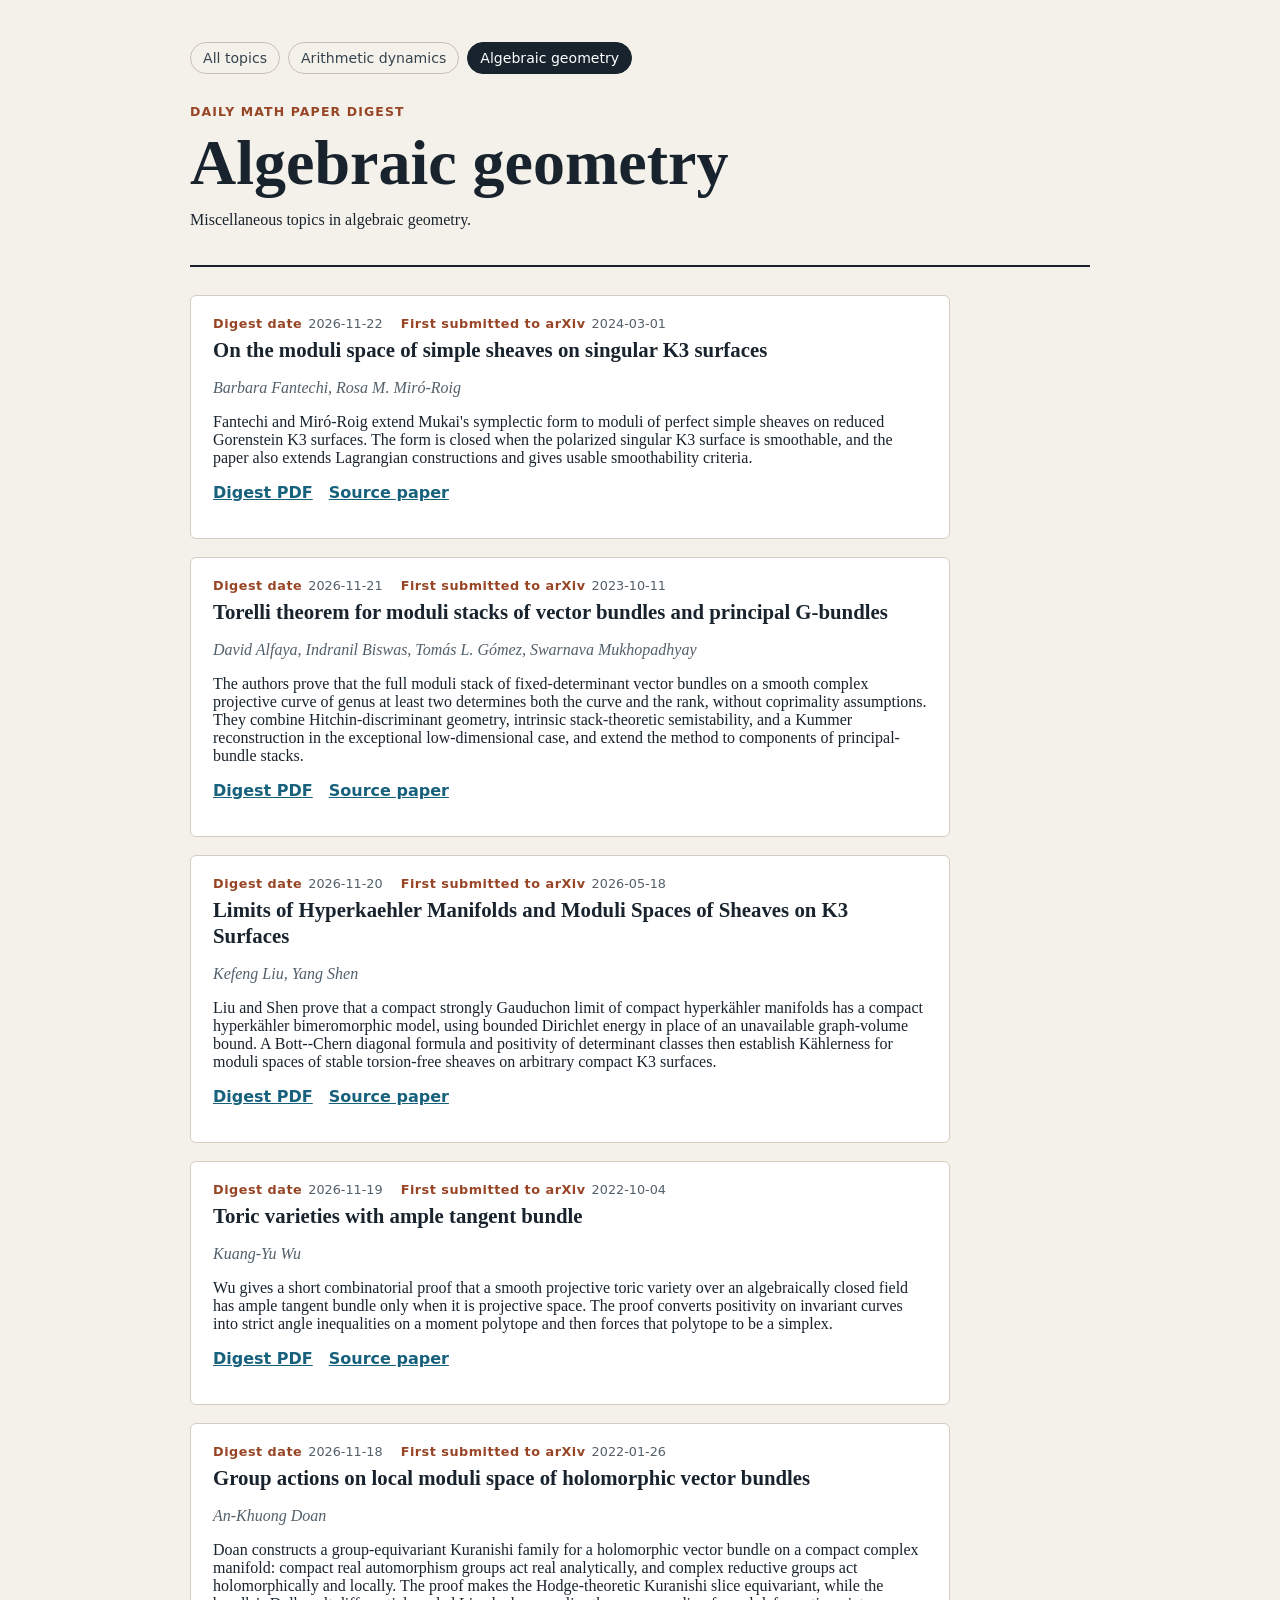
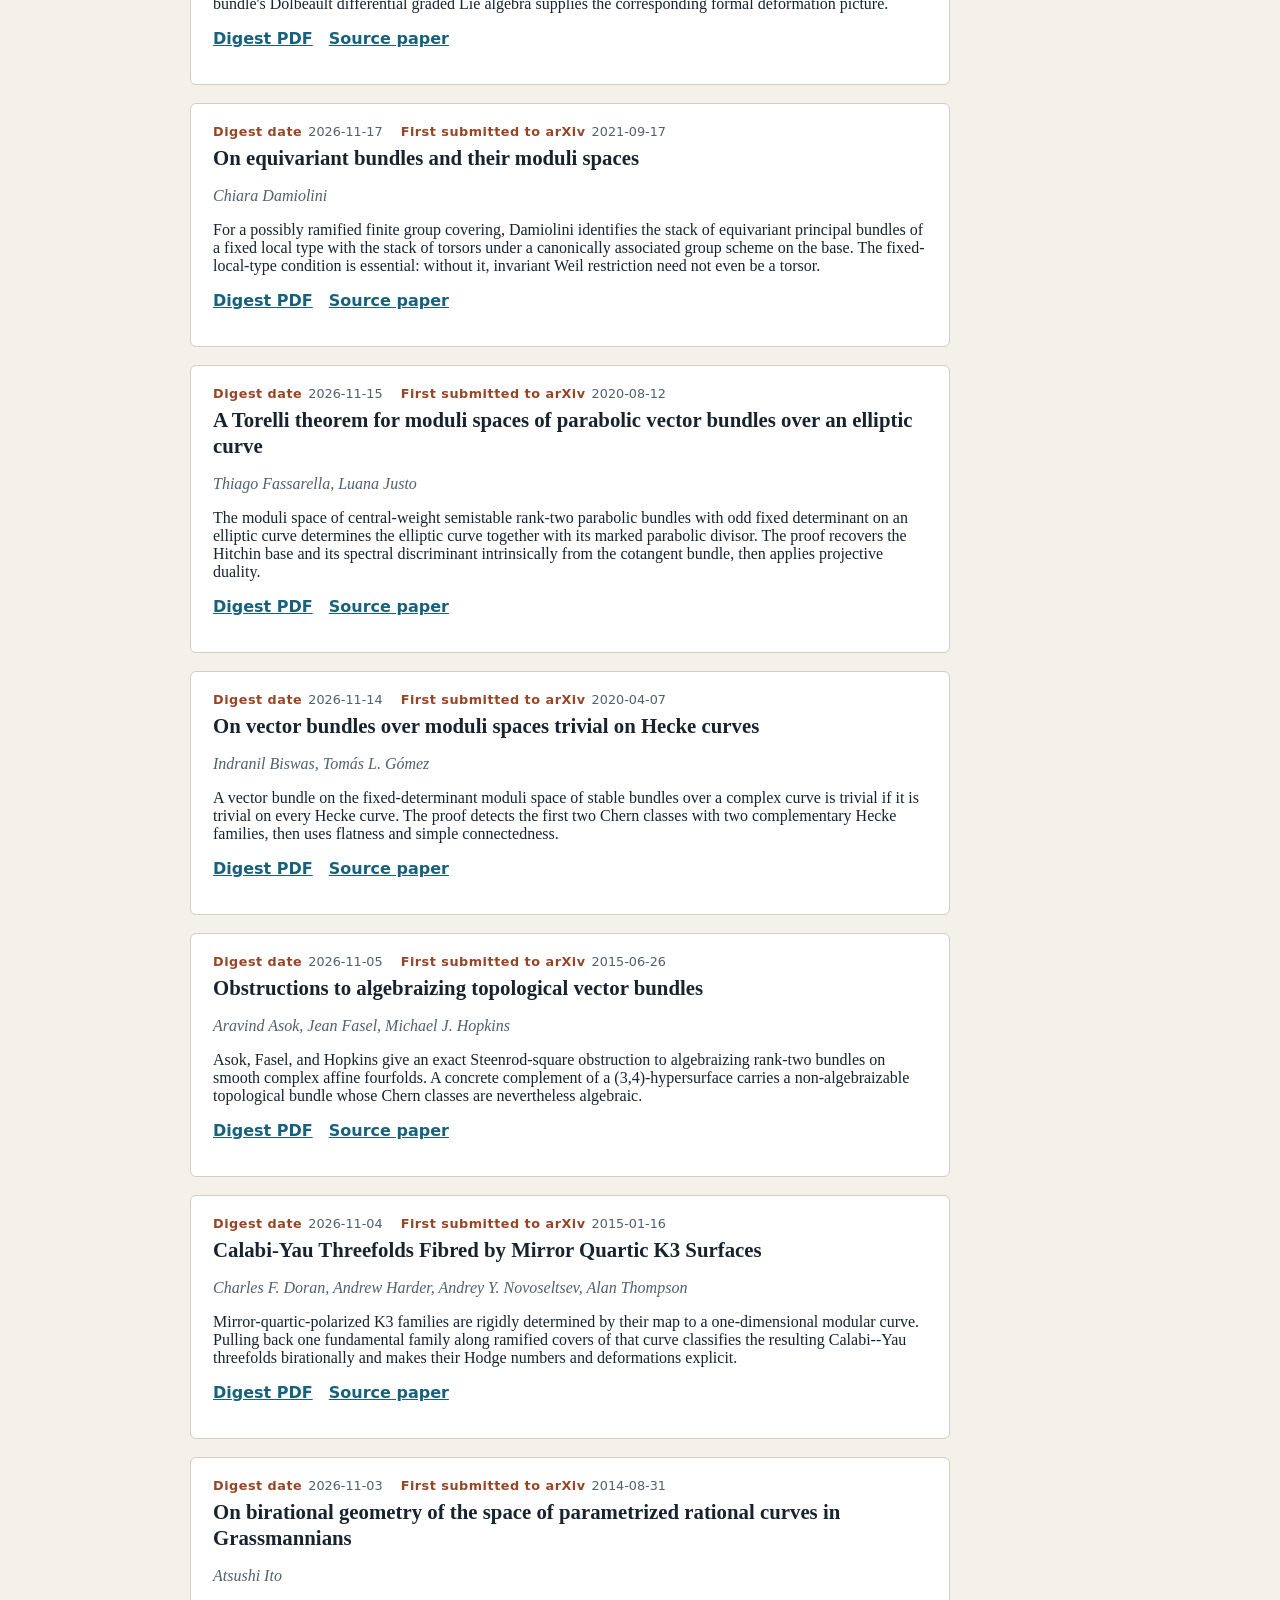
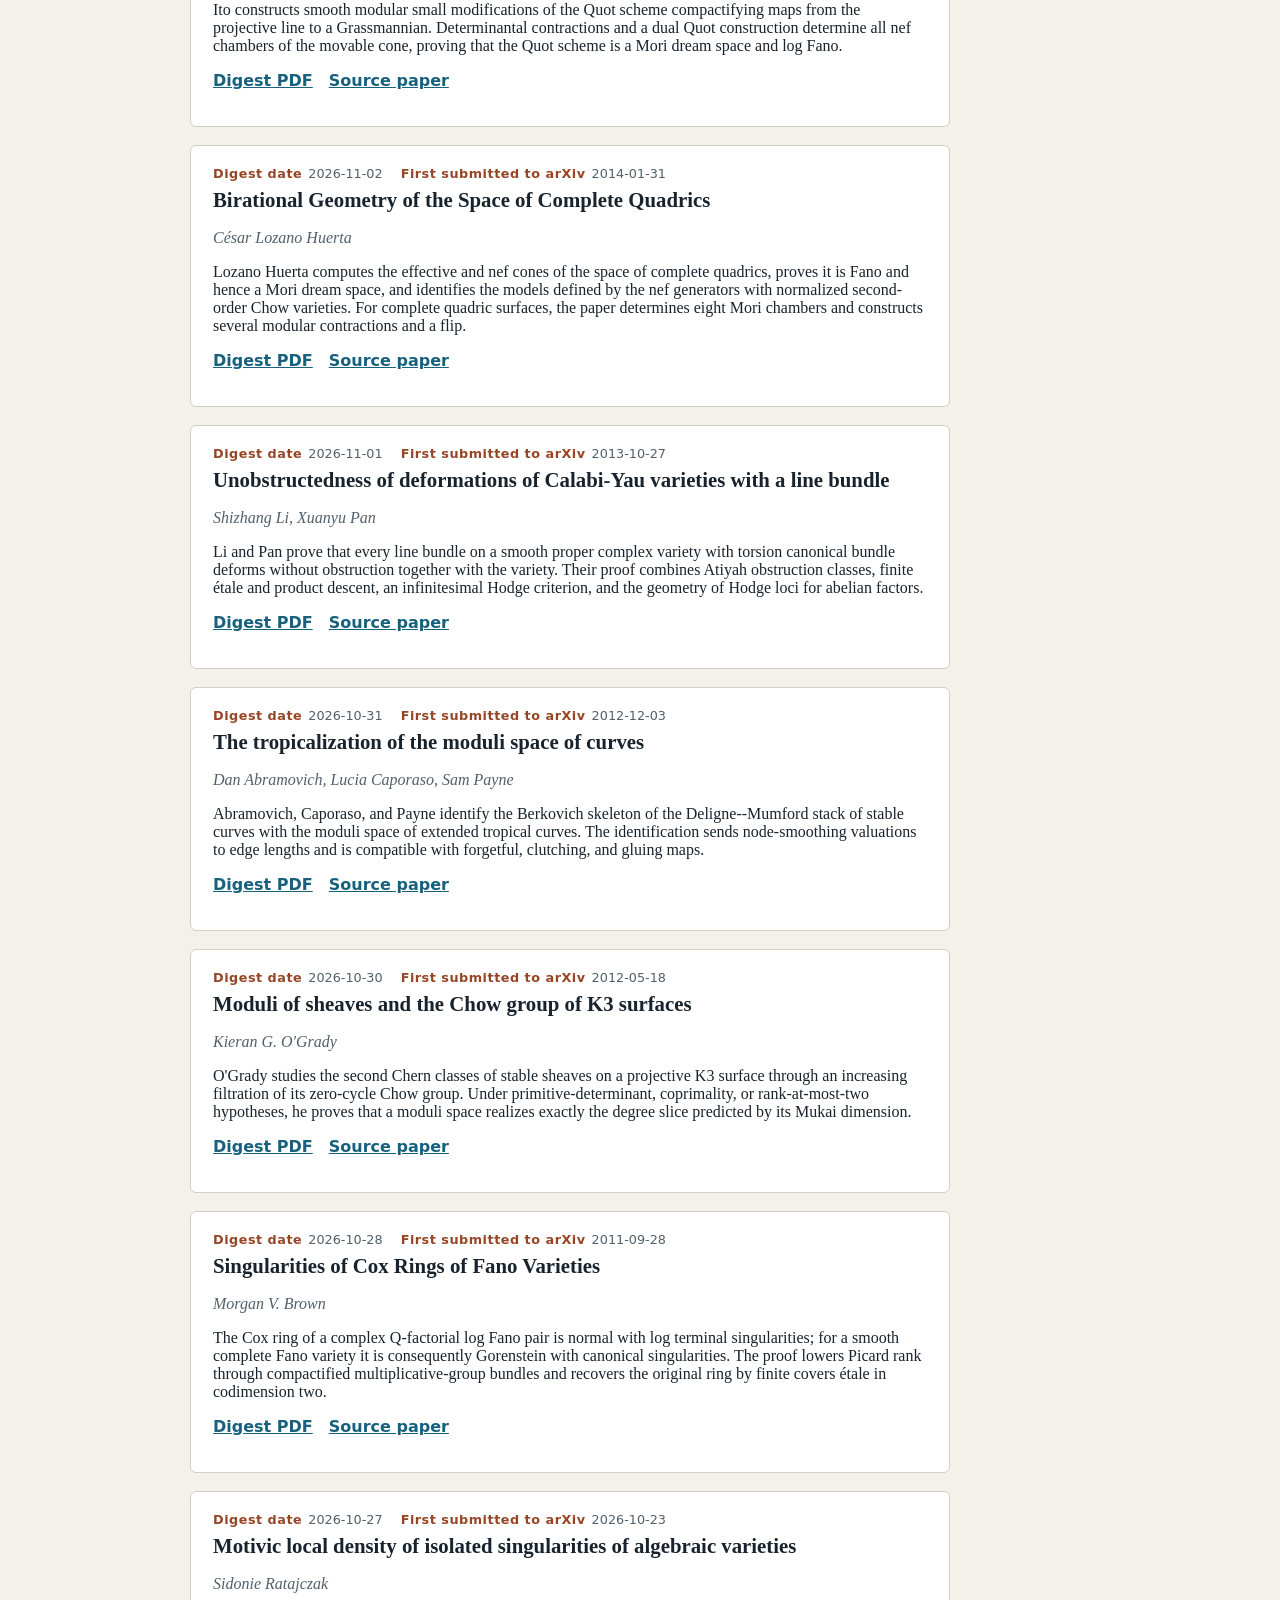
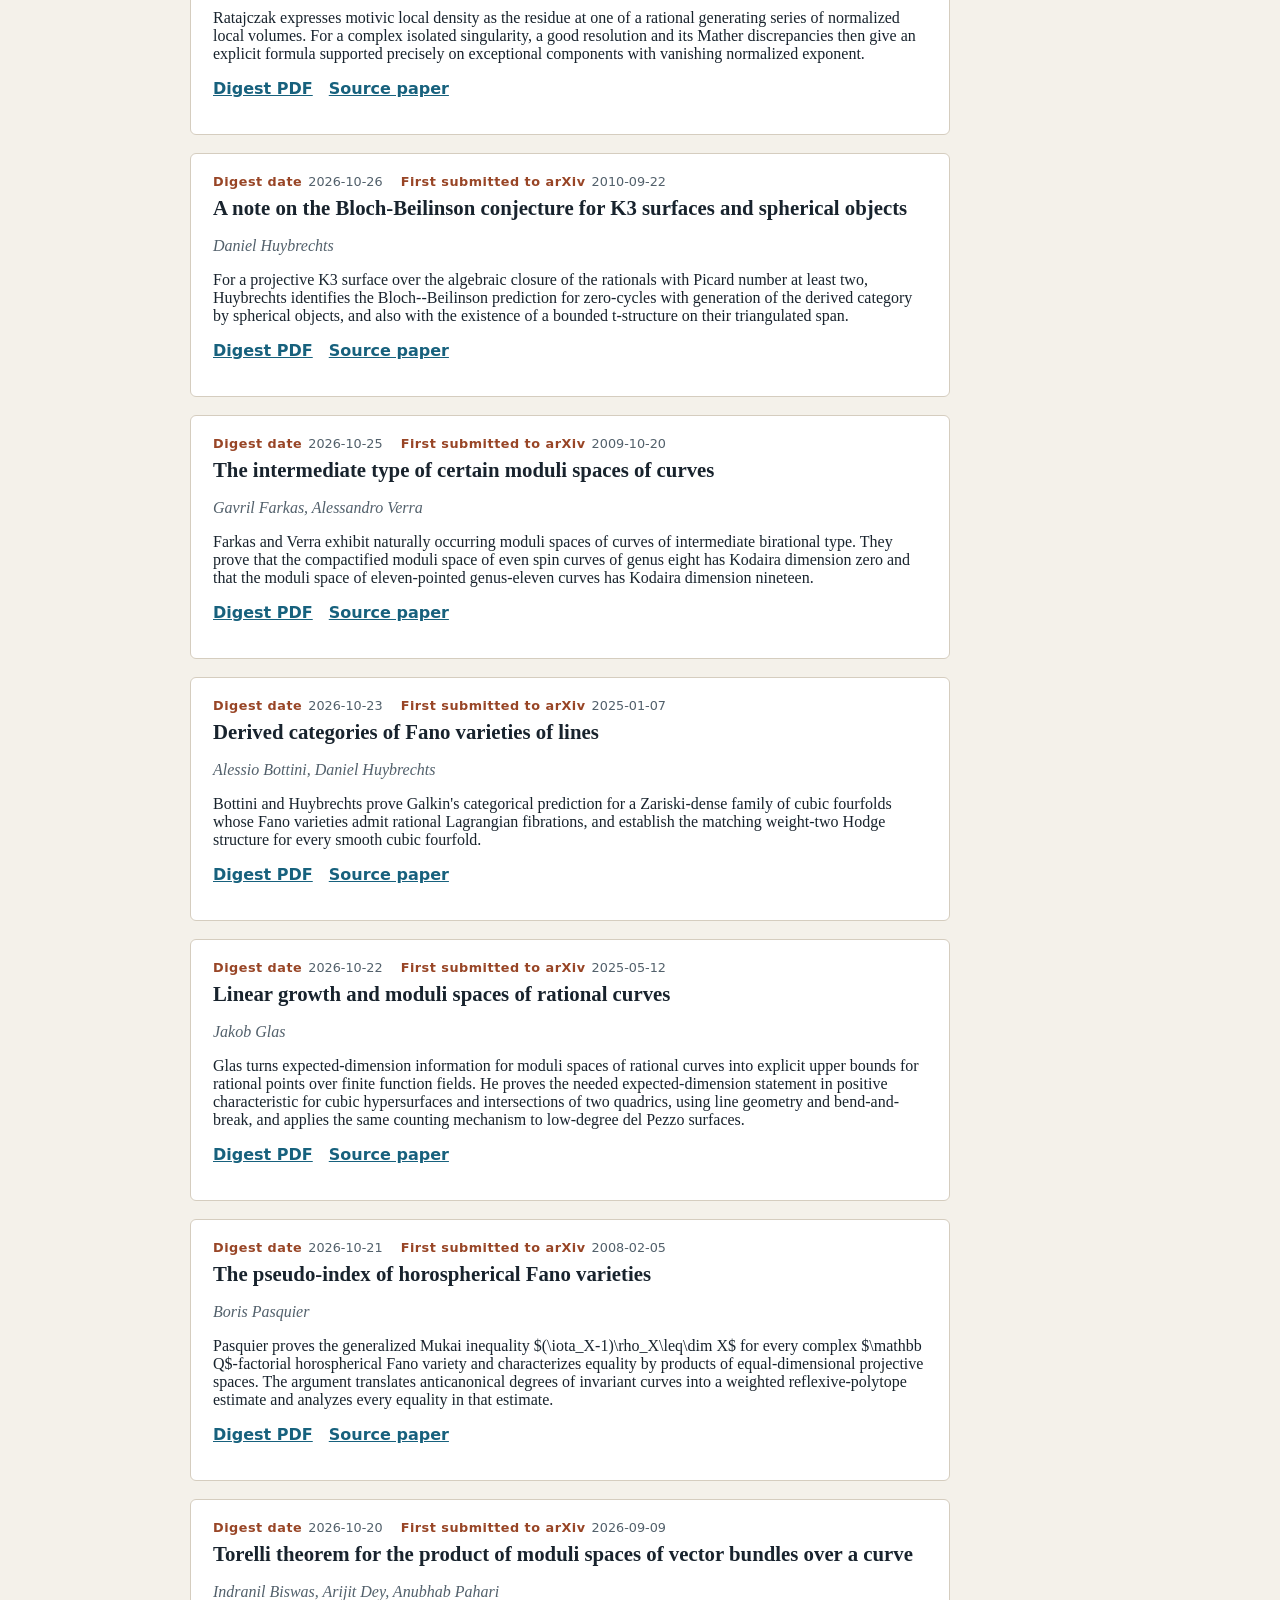
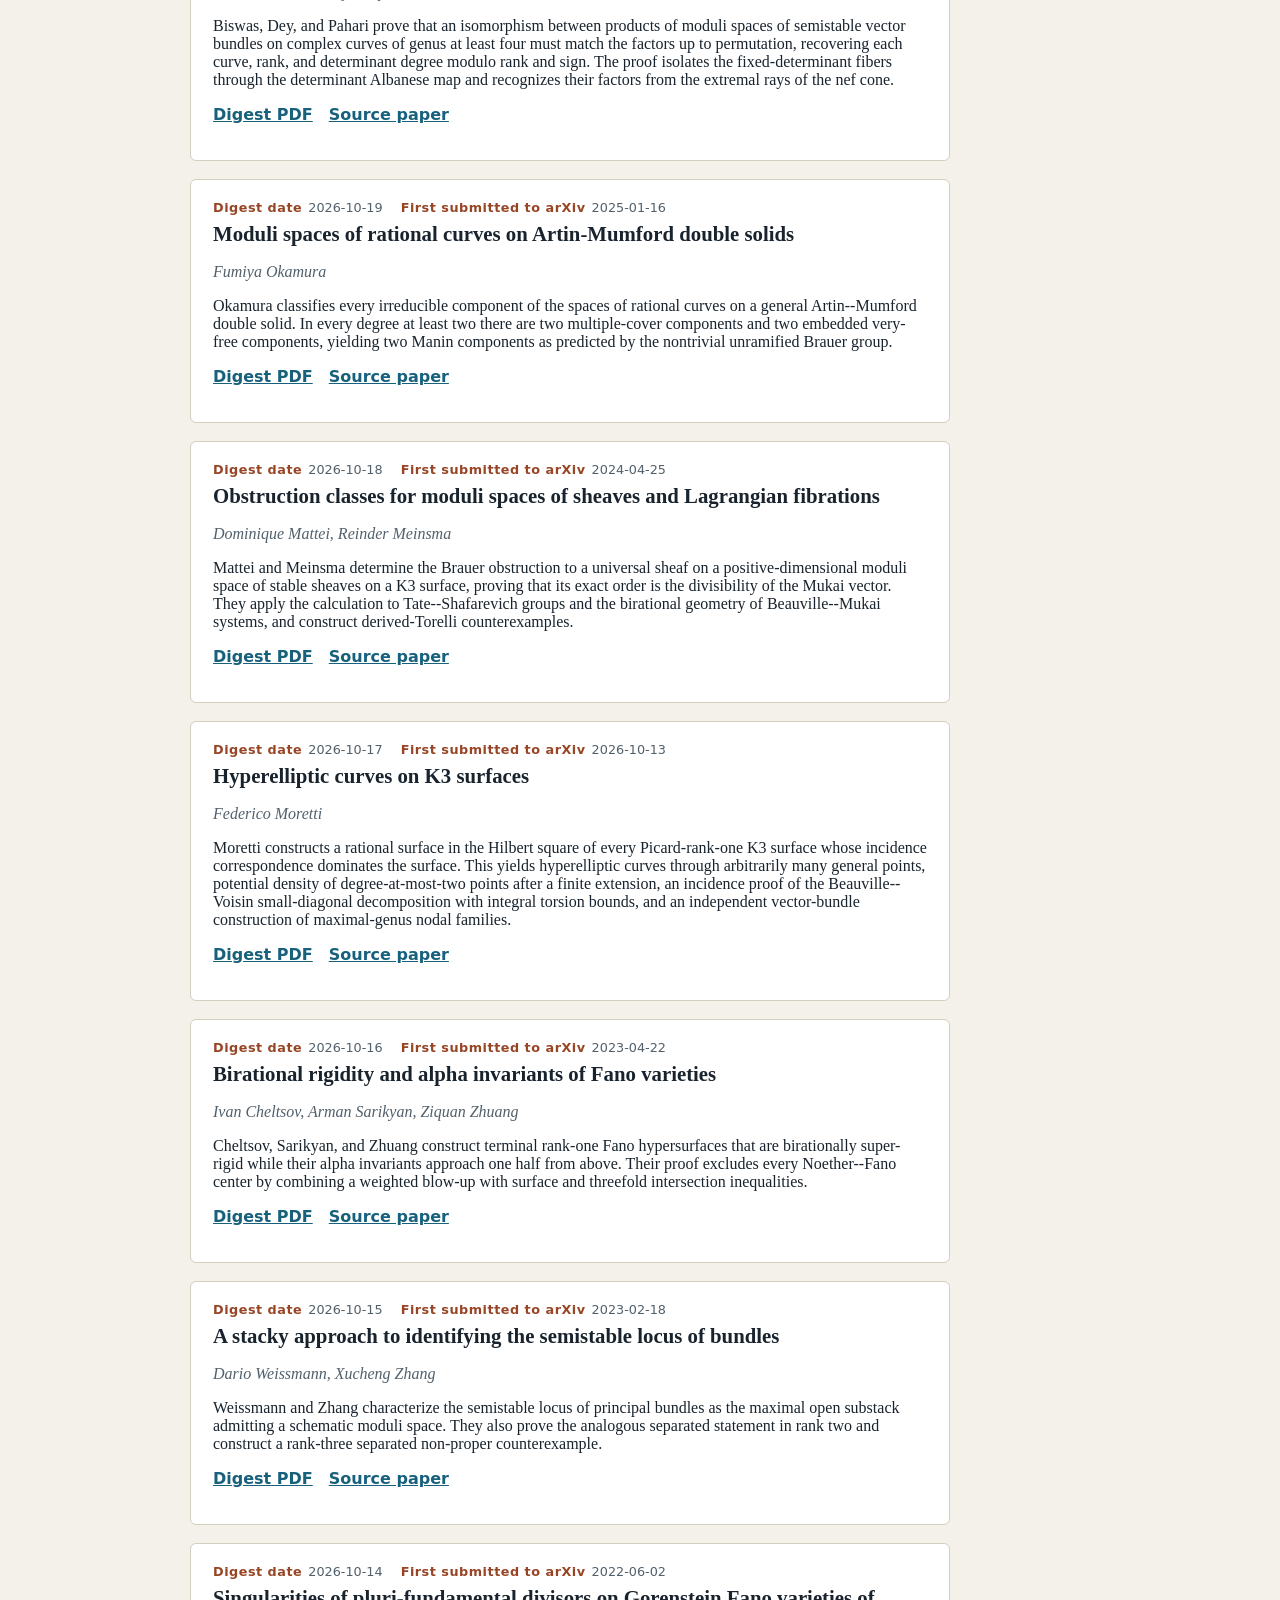
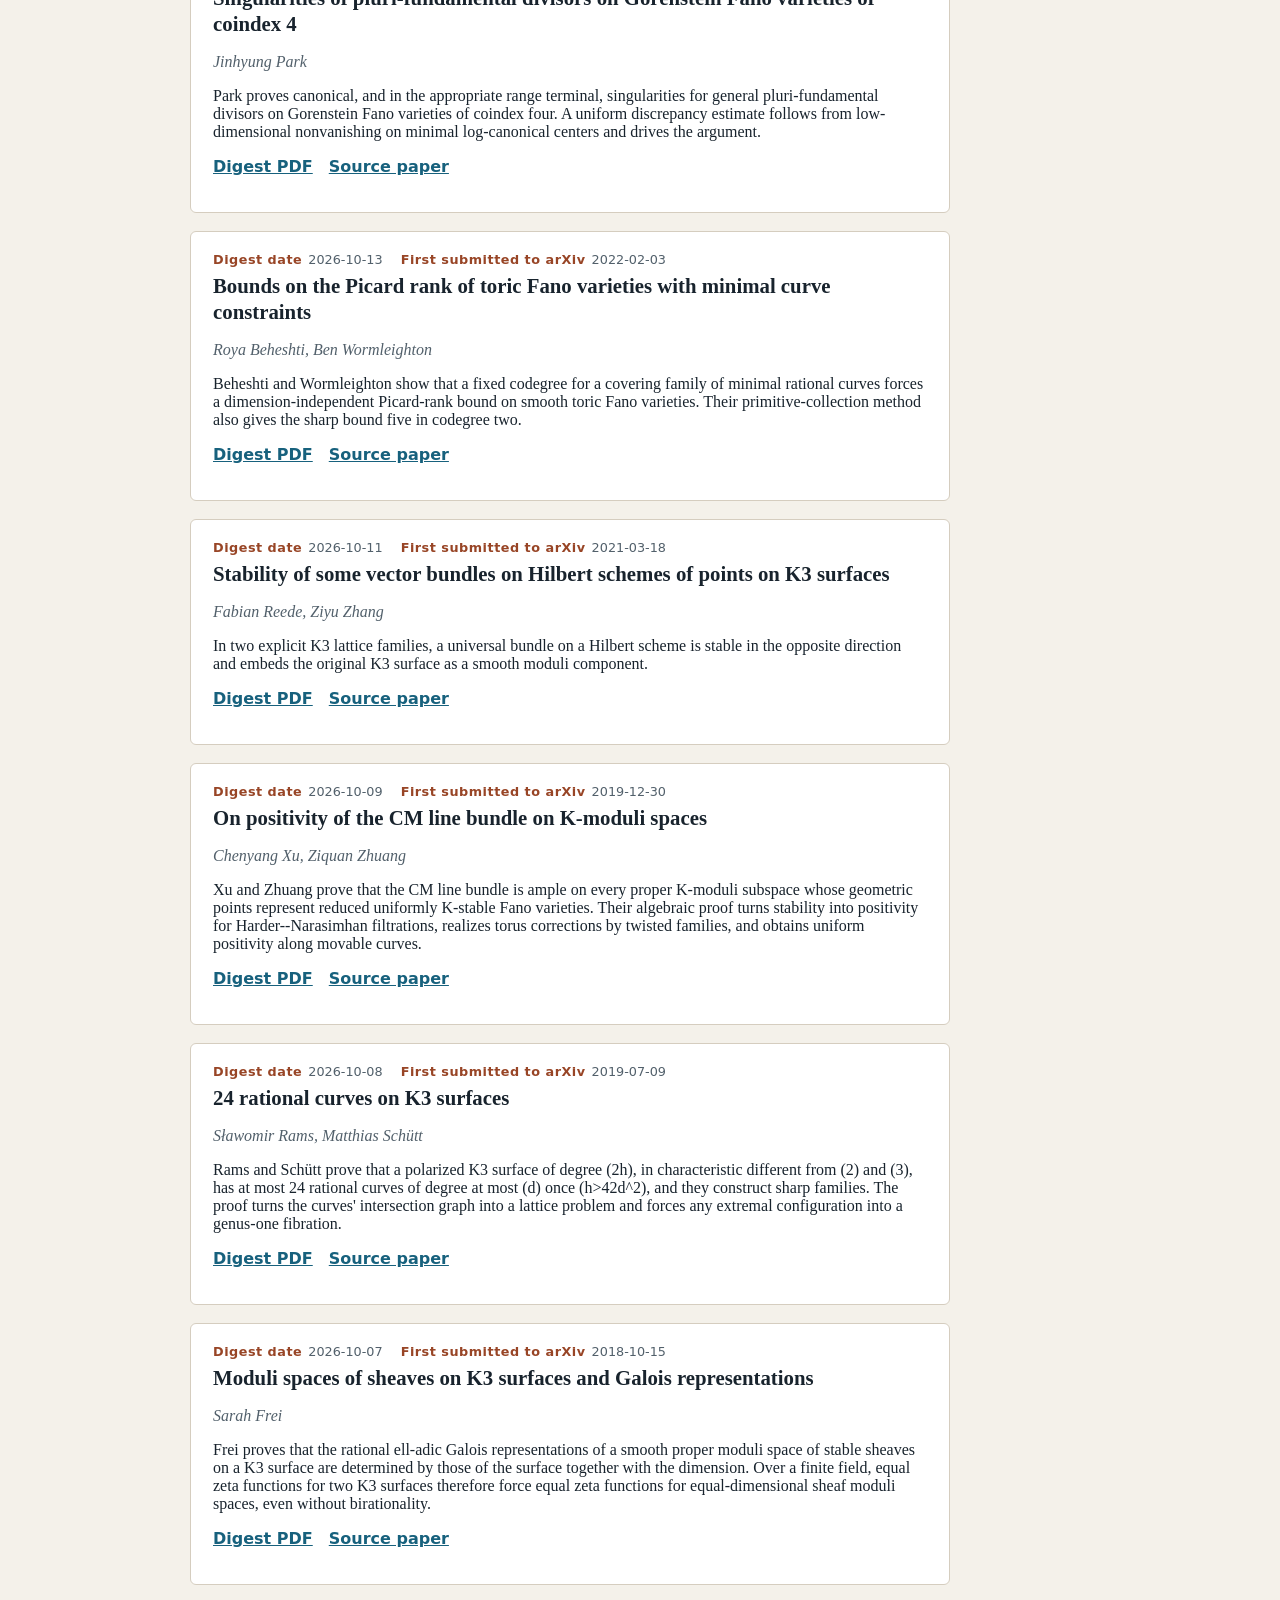
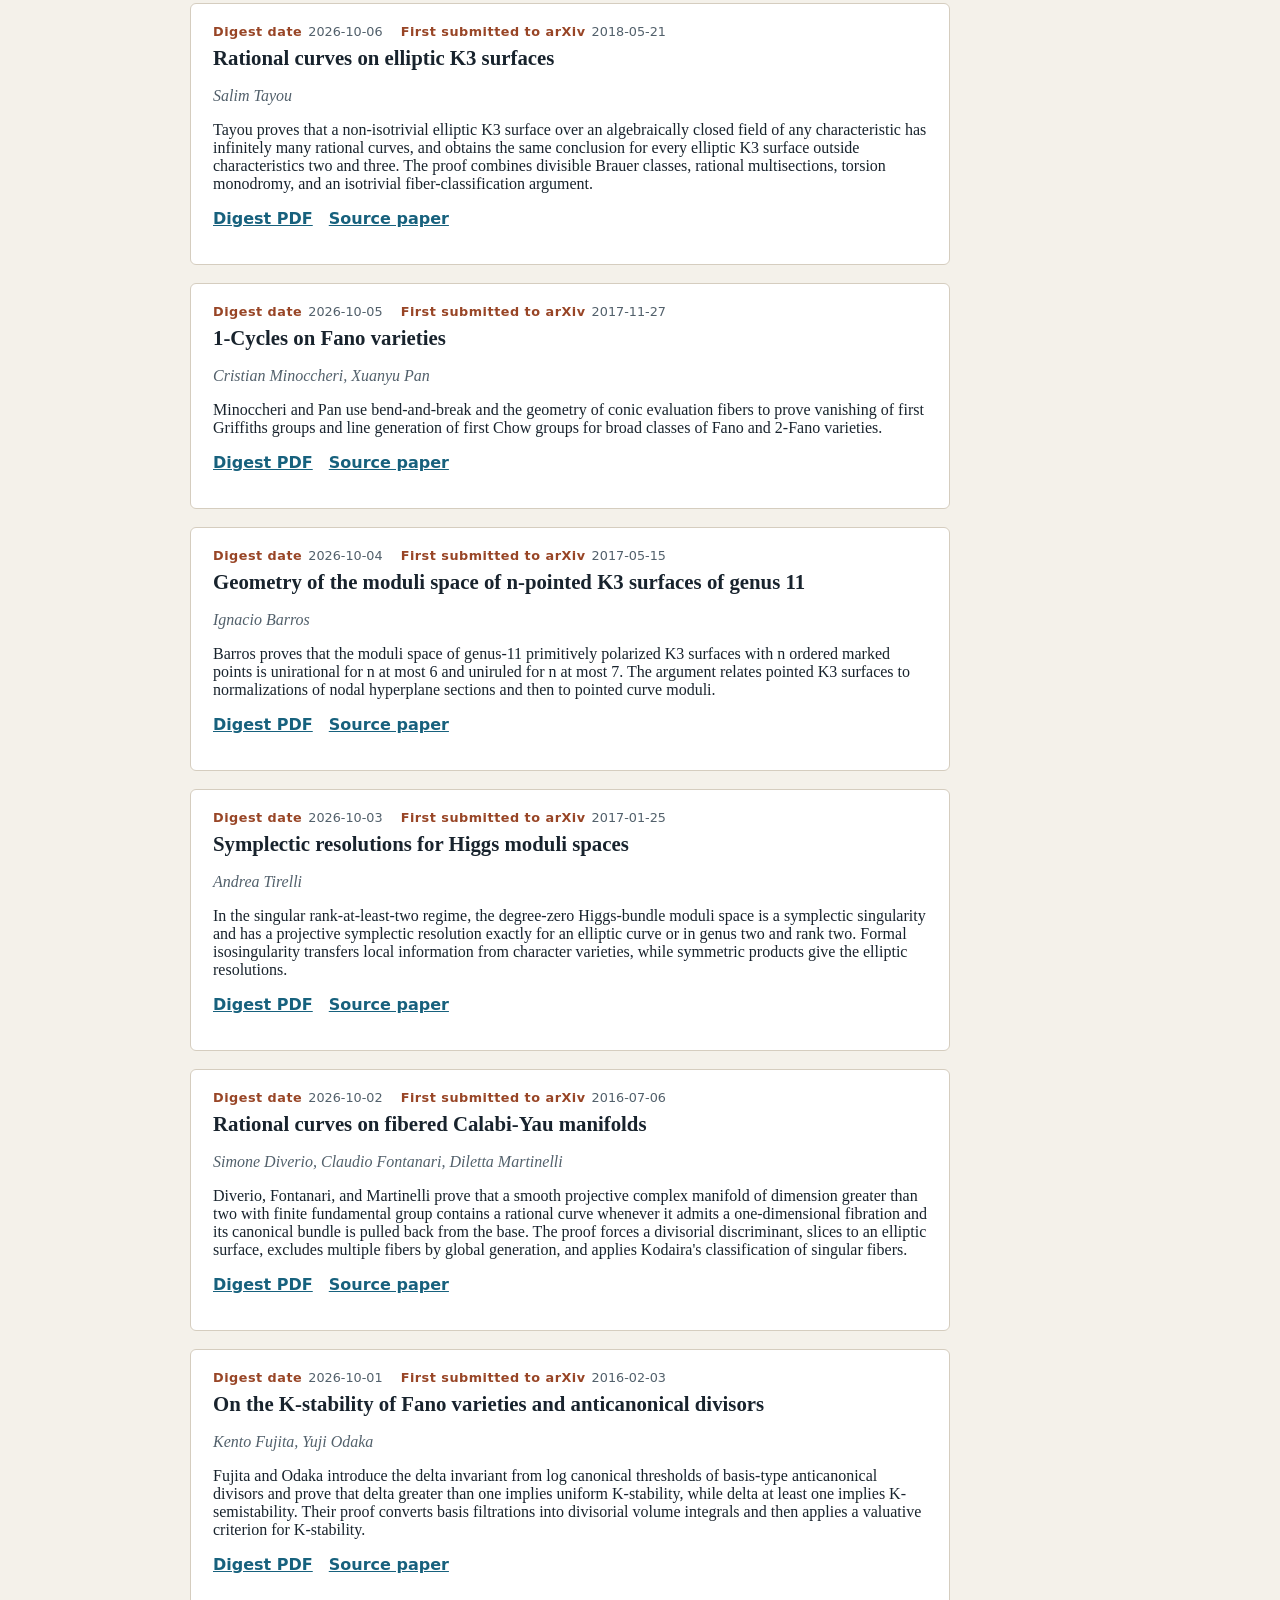
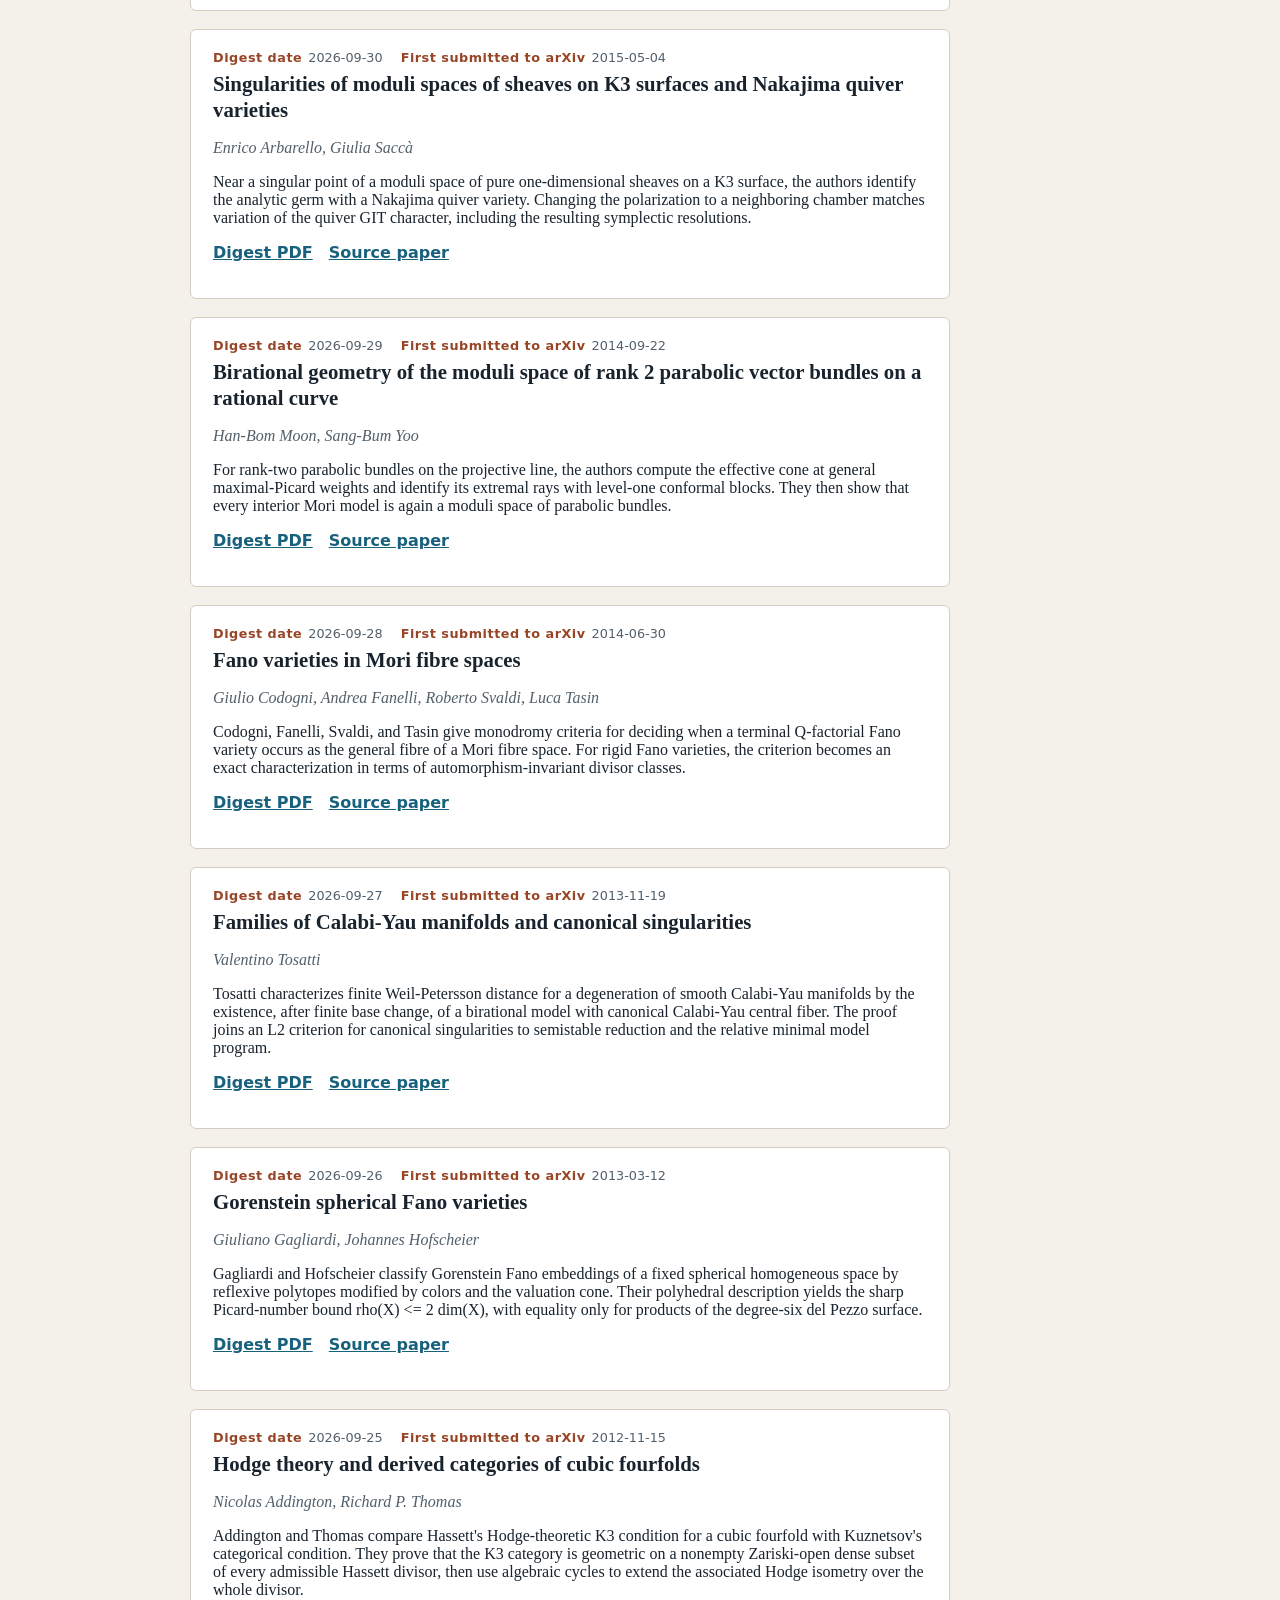
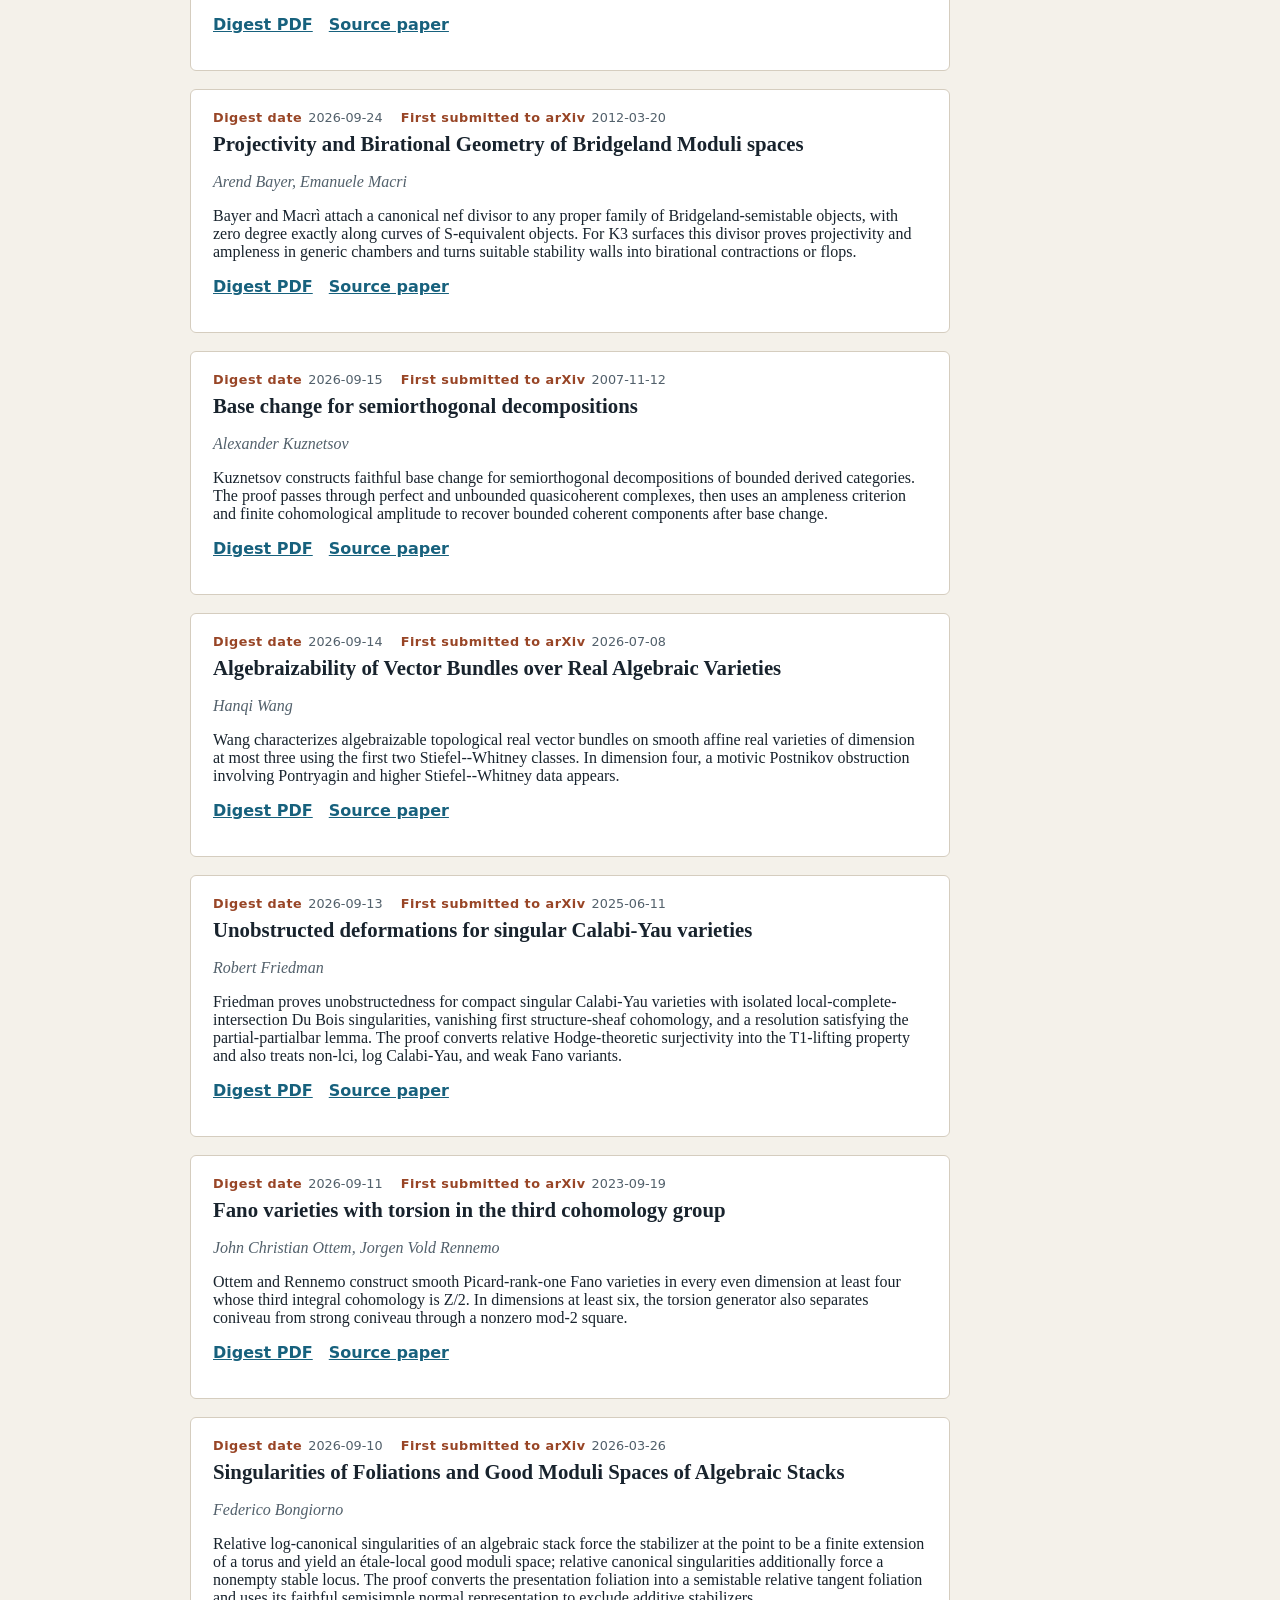
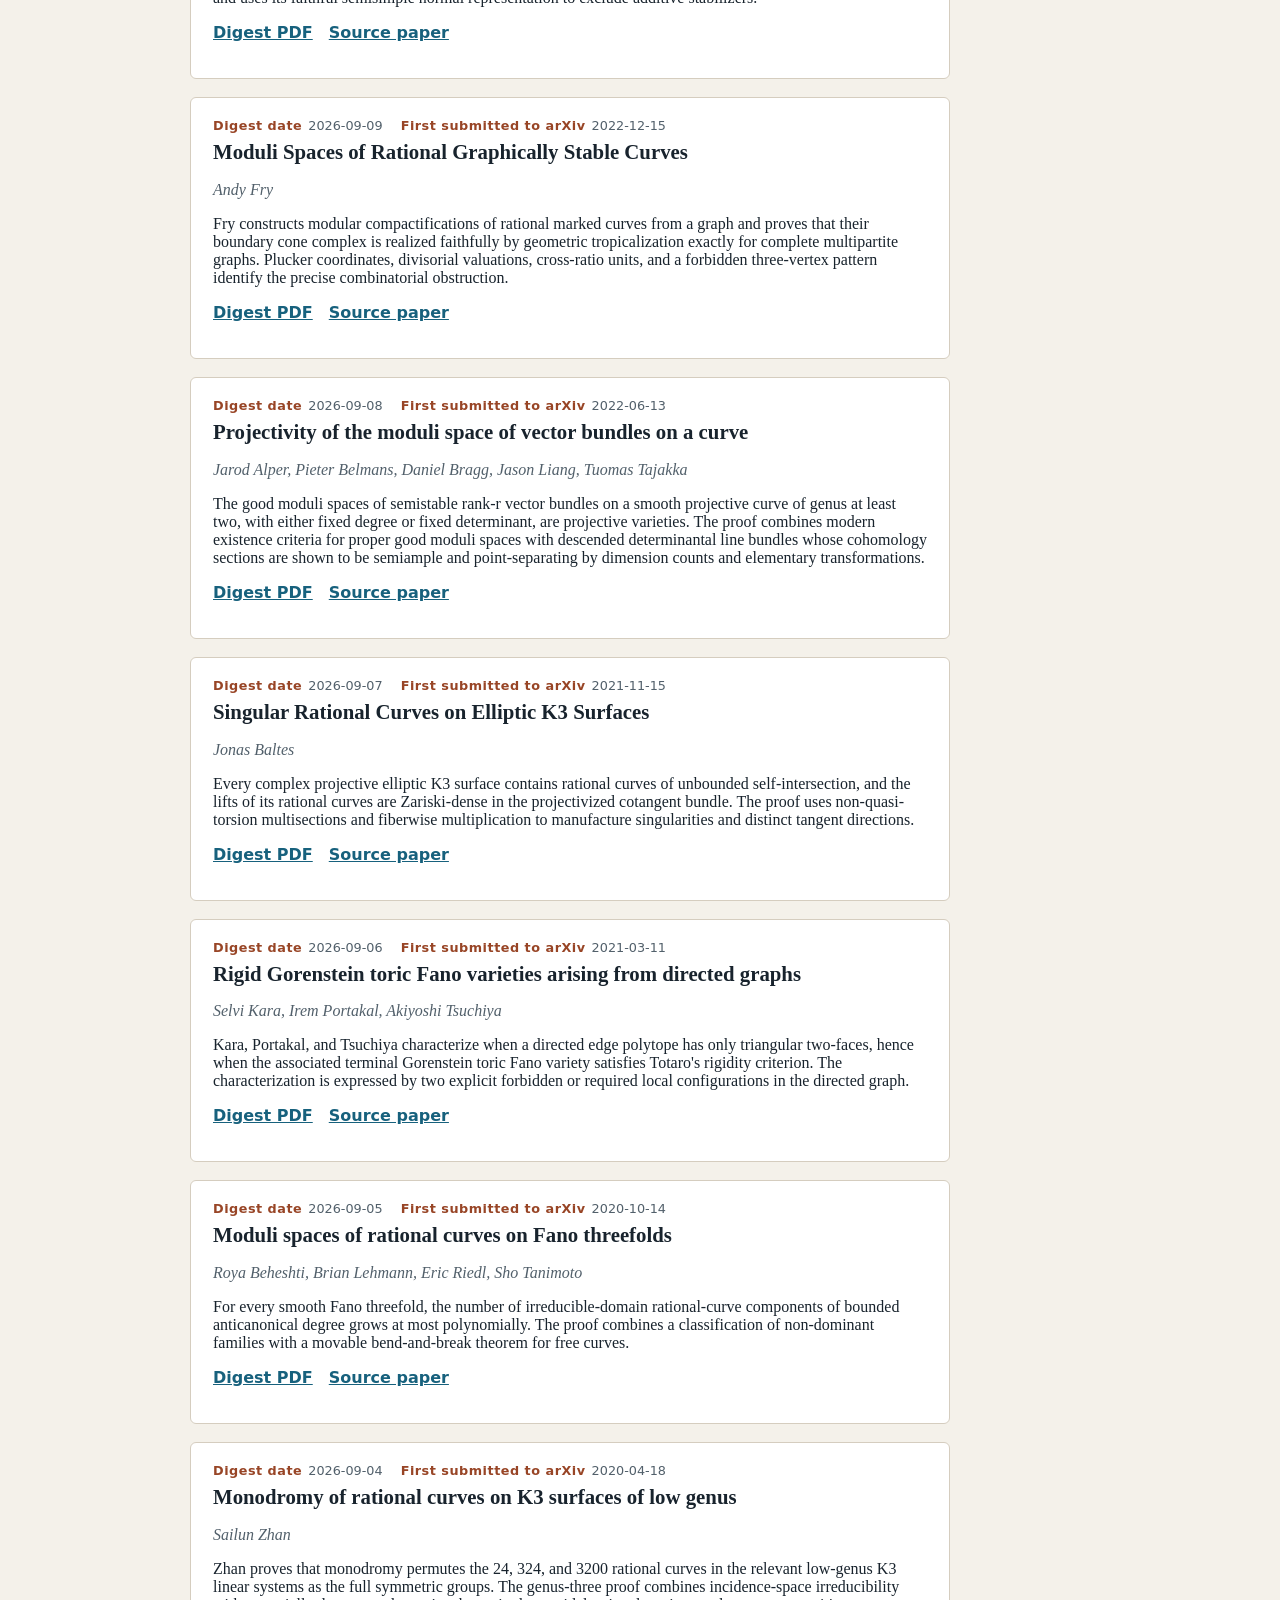
==== commit 82bdfb4c: "Publish digest site for 2026-11-22" ====
--- a/topics/algebraic-geometry.html
+++ b/topics/algebraic-geometry.html
@@ -15,6 +15,16 @@
     <section class="digest-list" aria-label="Algebraic geometry digests">
     <article class="digest">
 <dl class="dates">
+<div><dt>Digest date</dt><dd>2026-11-22</dd></div>
+<div><dt>First submitted to arXiv</dt><dd>2024-03-01</dd></div>
+</dl>
+<h2>On the moduli space of simple sheaves on singular K3 surfaces</h2>
+<p class="authors">Barbara Fantechi, Rosa M. Miró-Roig</p>
+<p>Fantechi and Miró-Roig extend Mukai&#x27;s symplectic form to moduli of perfect simple sheaves on reduced Gorenstein K3 surfaces.  The form is closed when the polarized singular K3 surface is smoothable, and the paper also extends Lagrangian constructions and gives usable smoothability criteria.</p>
+<p class="links"><a href="../digests/2026-11-22-arxiv-2403.00735.pdf">Digest PDF</a> <a href="http://arxiv.org/abs/2403.00735v2">Source paper</a></p>
+</article>
+<article class="digest">
+<dl class="dates">
 <div><dt>Digest date</dt><dd>2026-11-21</dd></div>
 <div><dt>First submitted to arXiv</dt><dd>2023-10-11</dd></div>
 </dl>
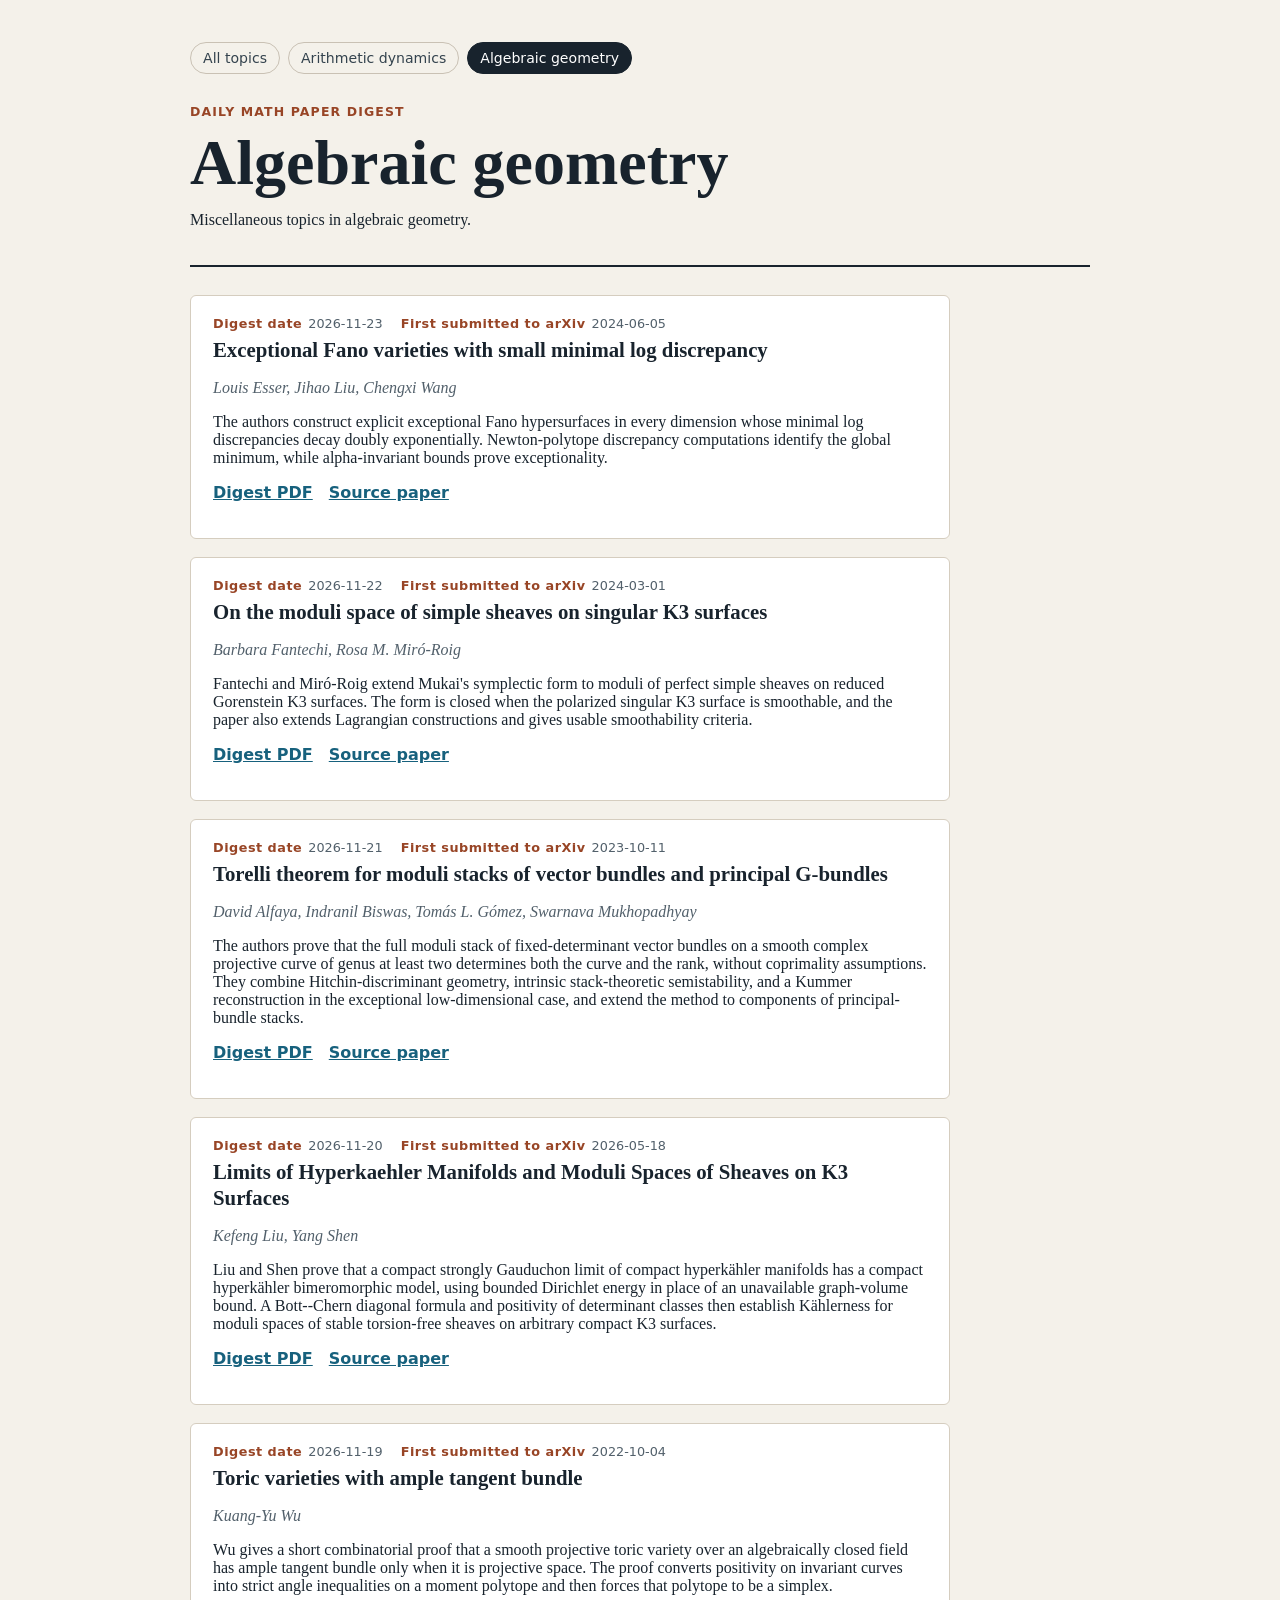
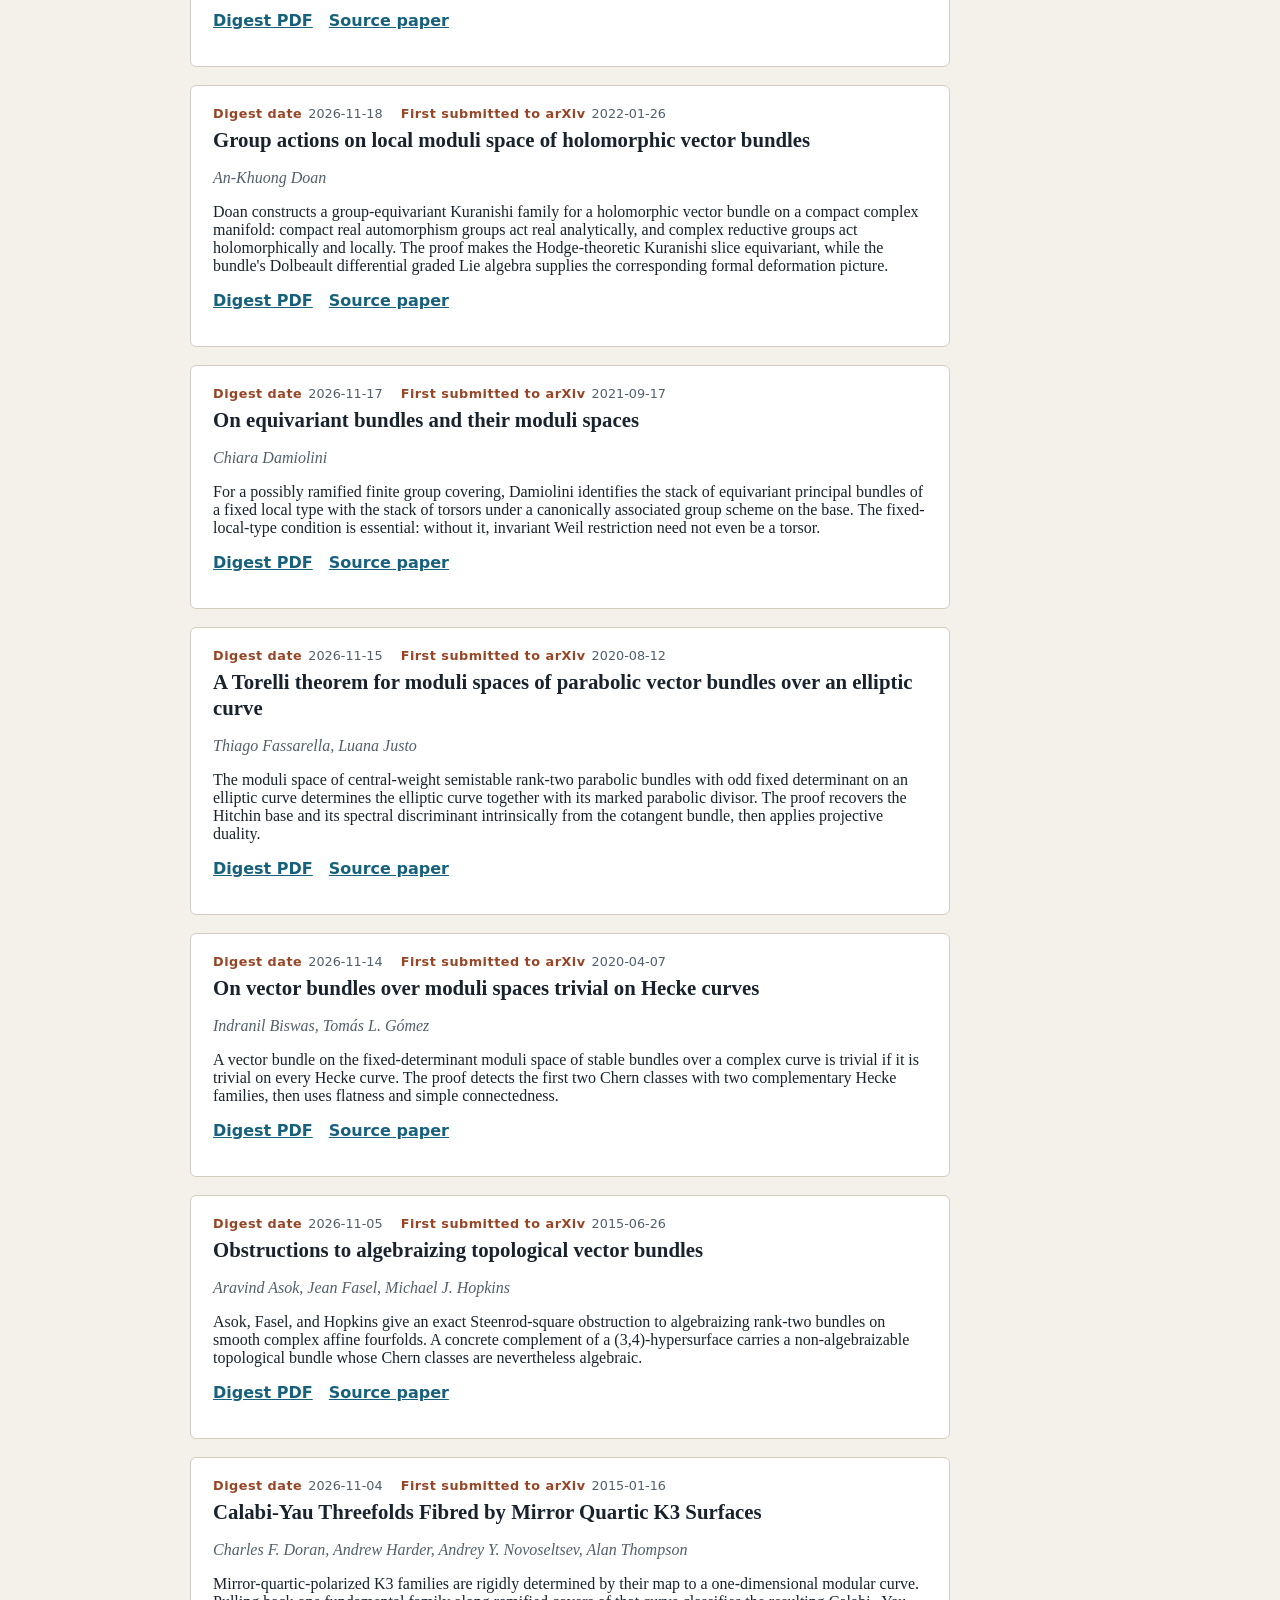
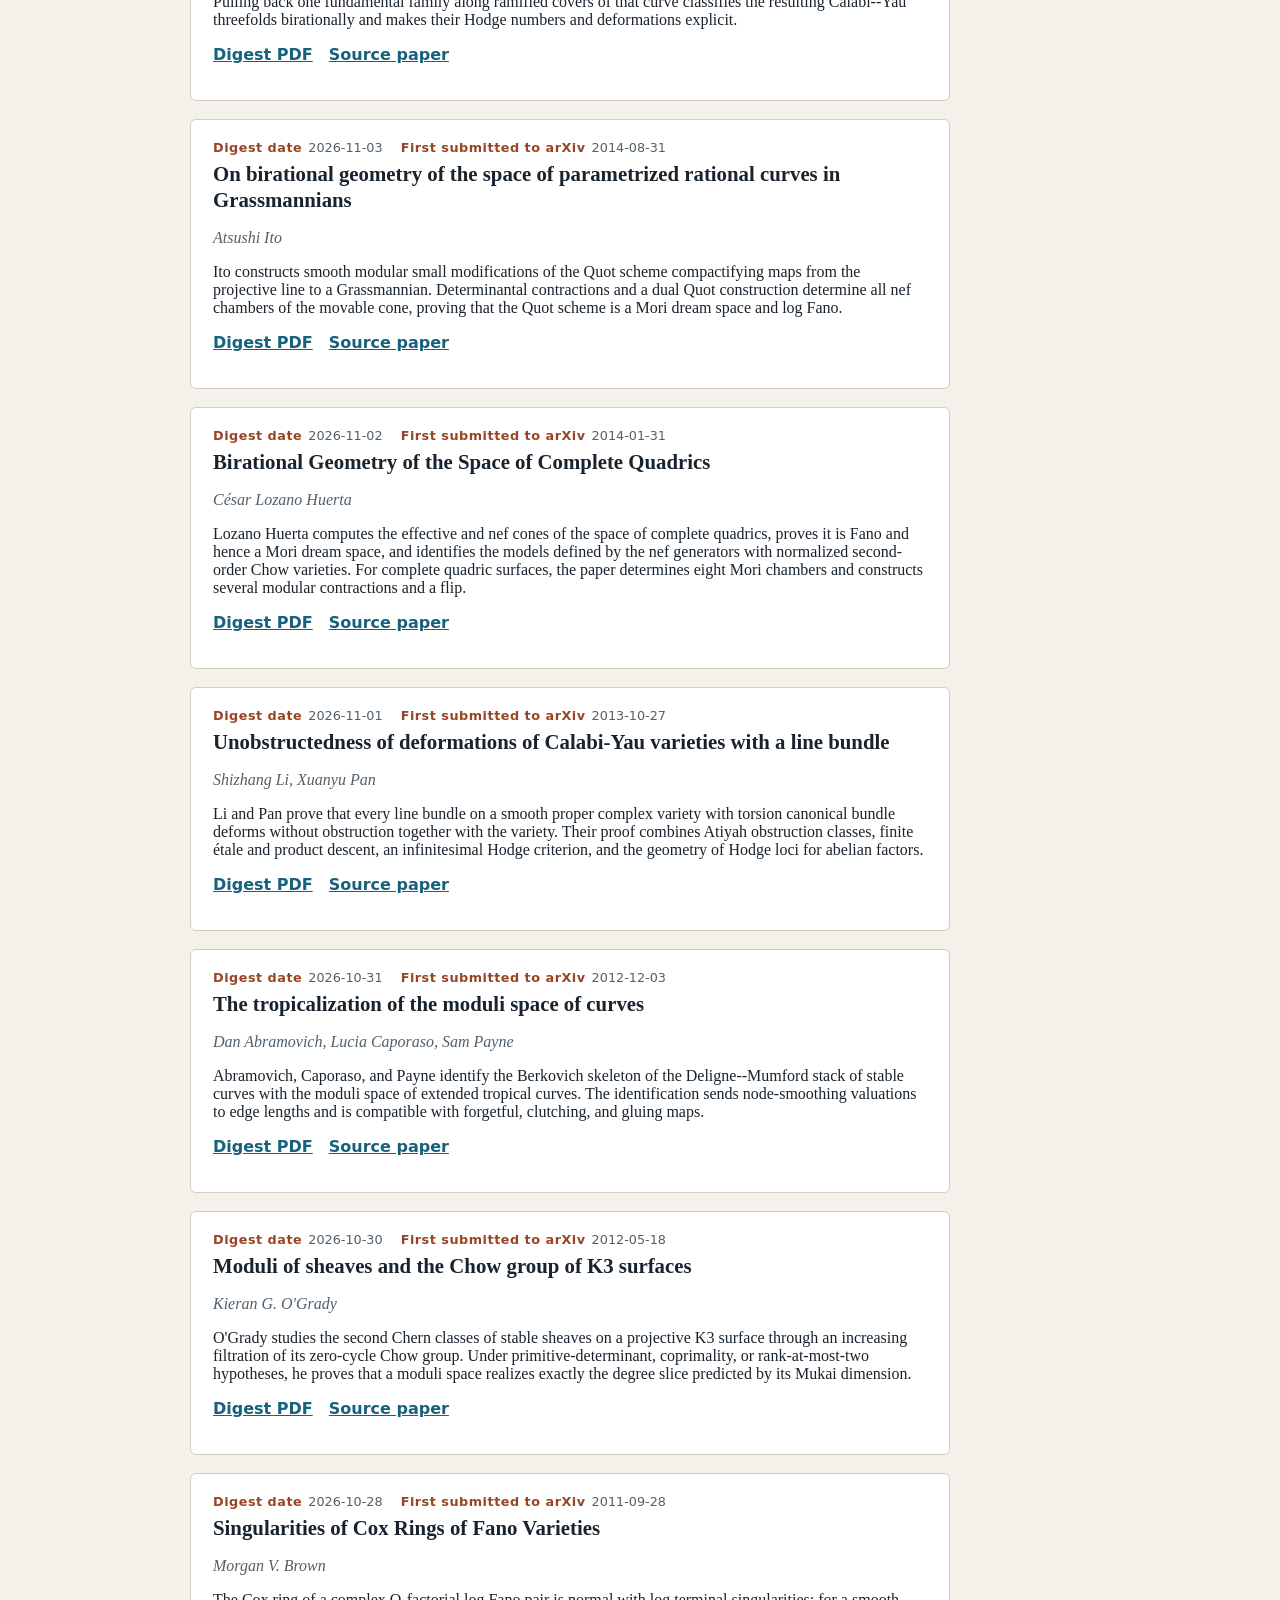
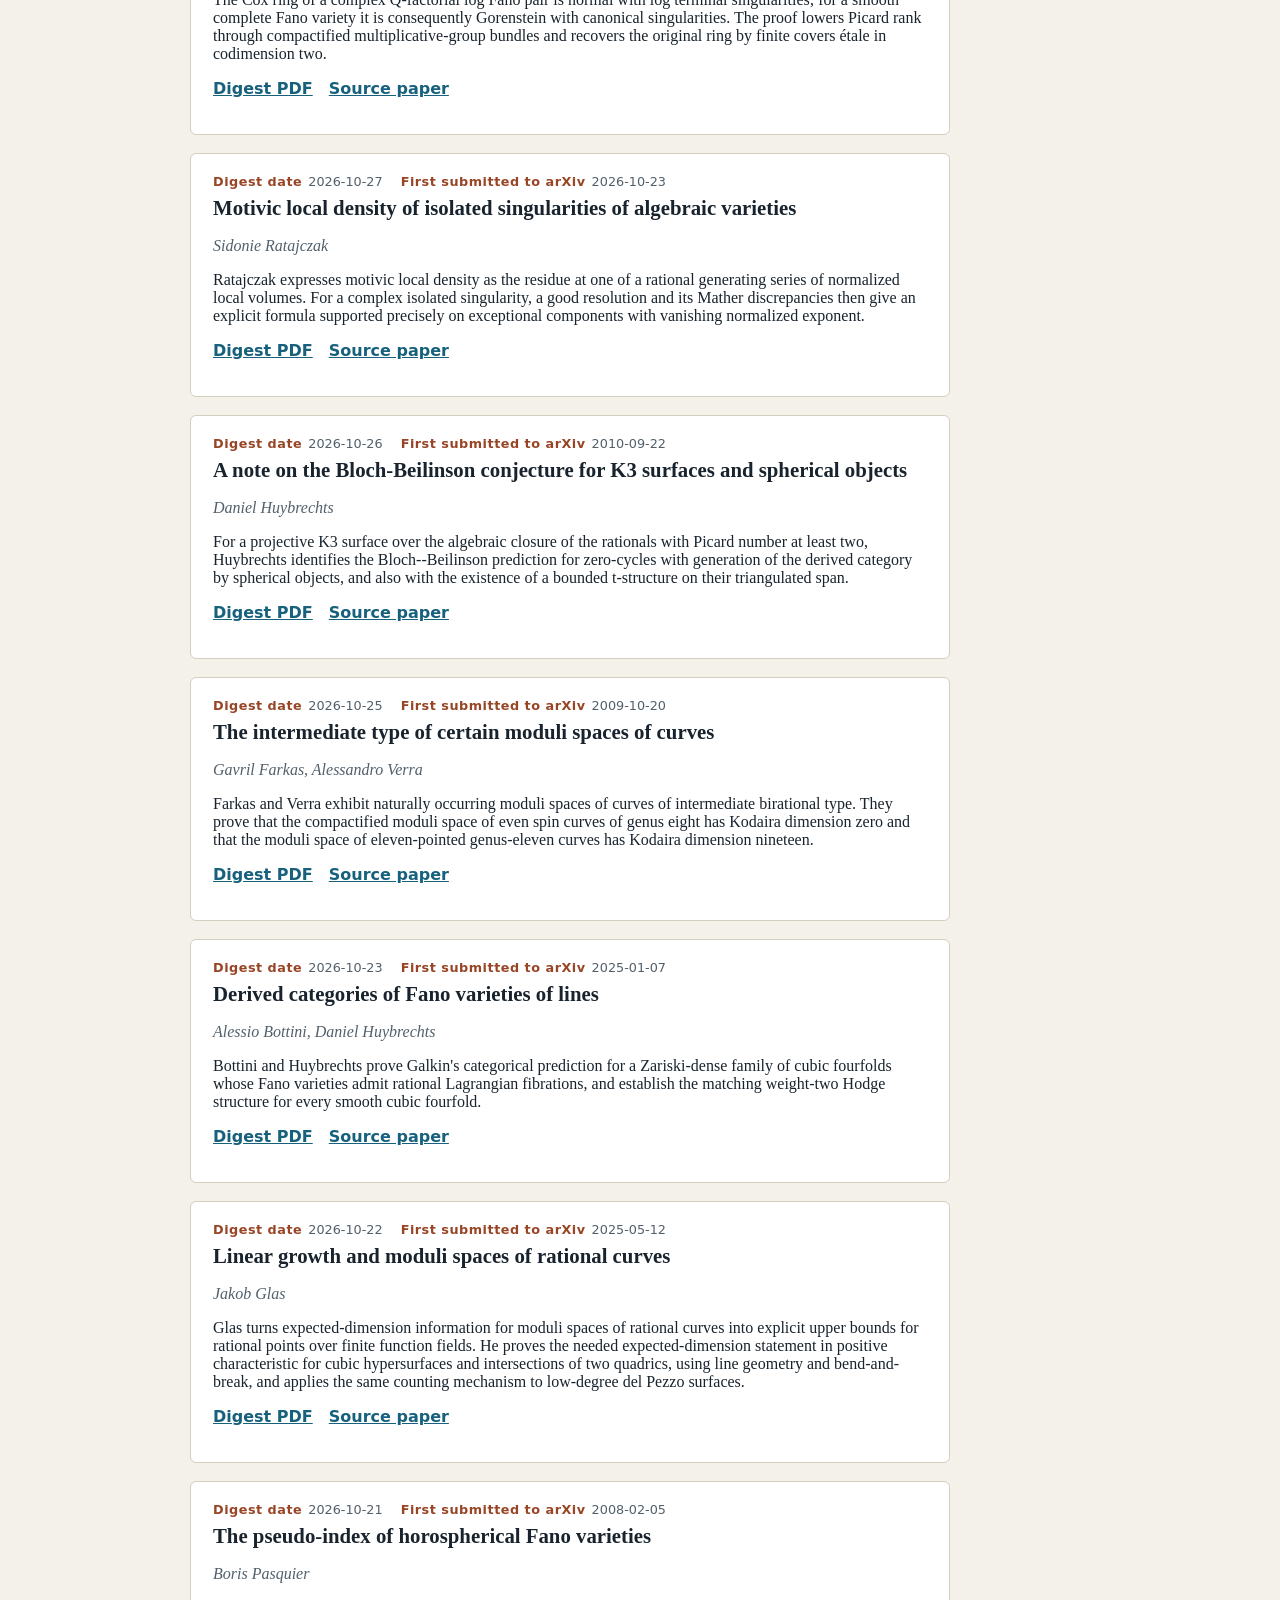
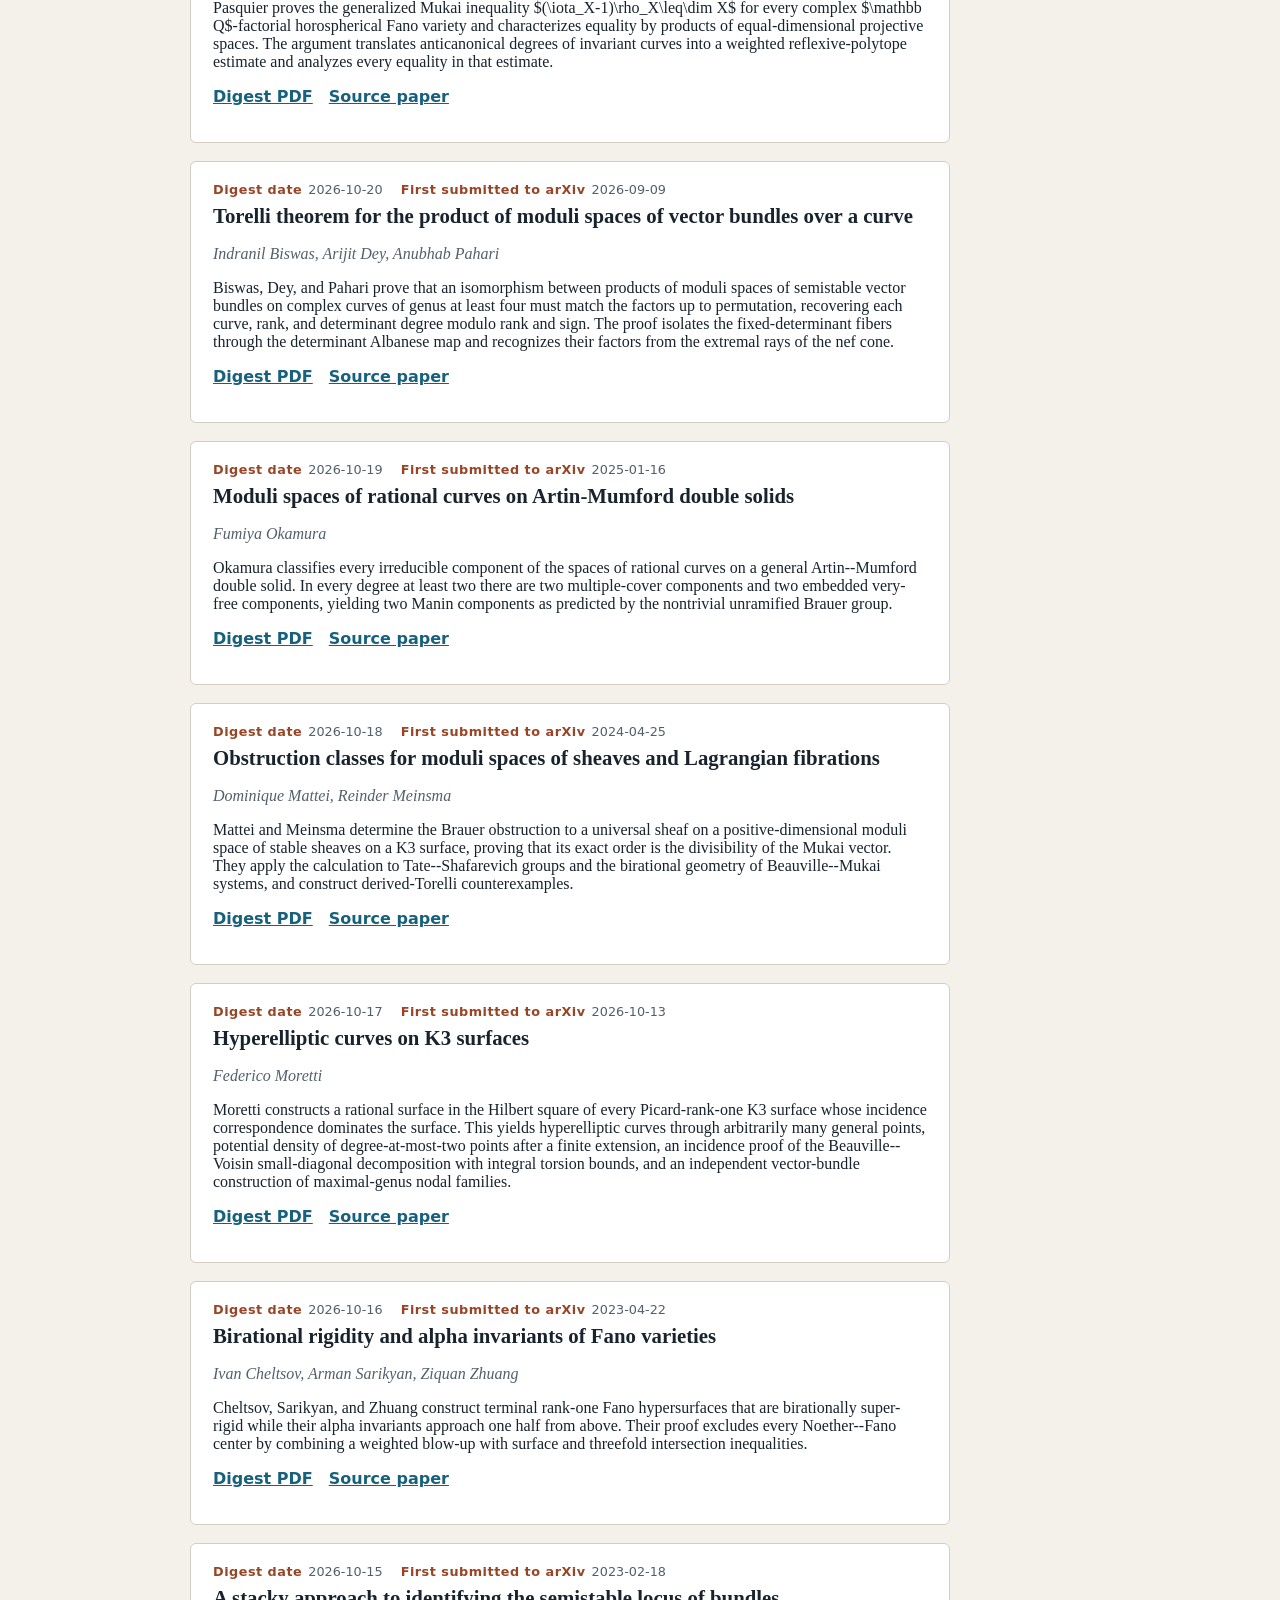
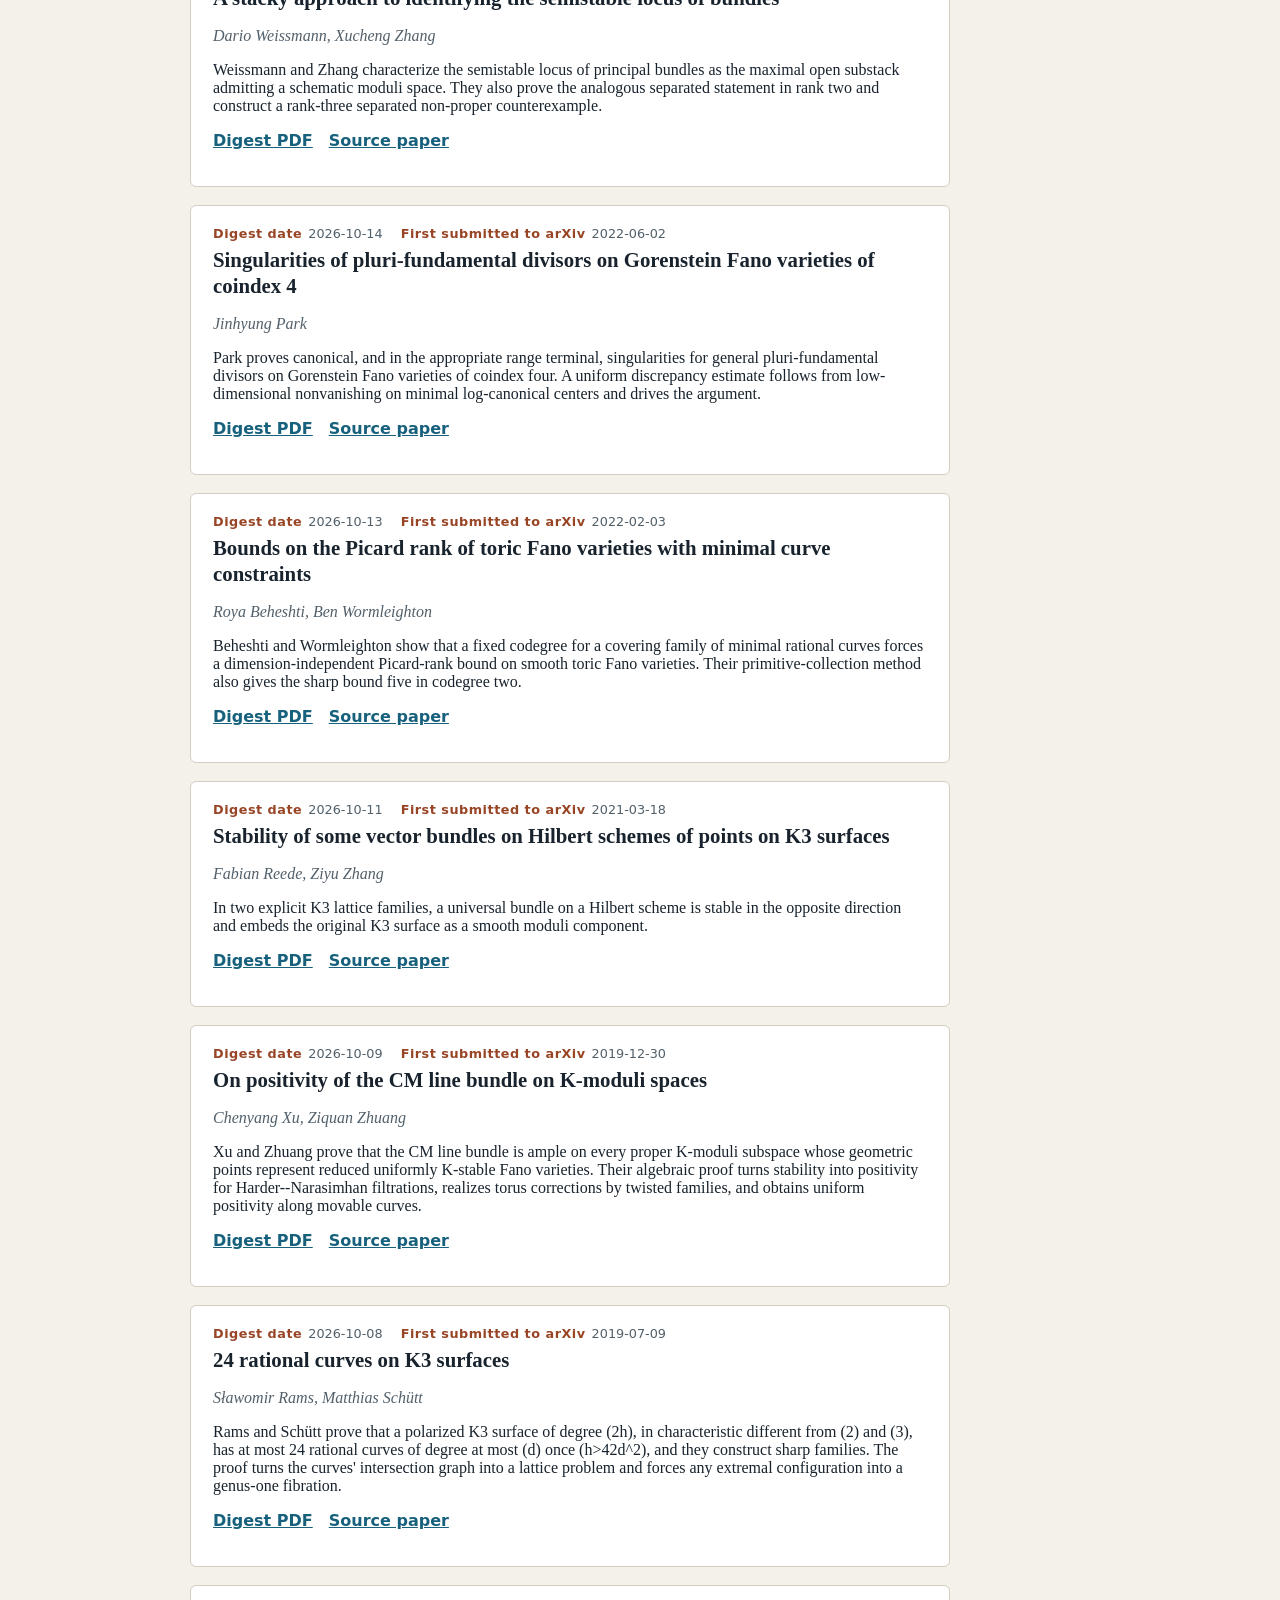
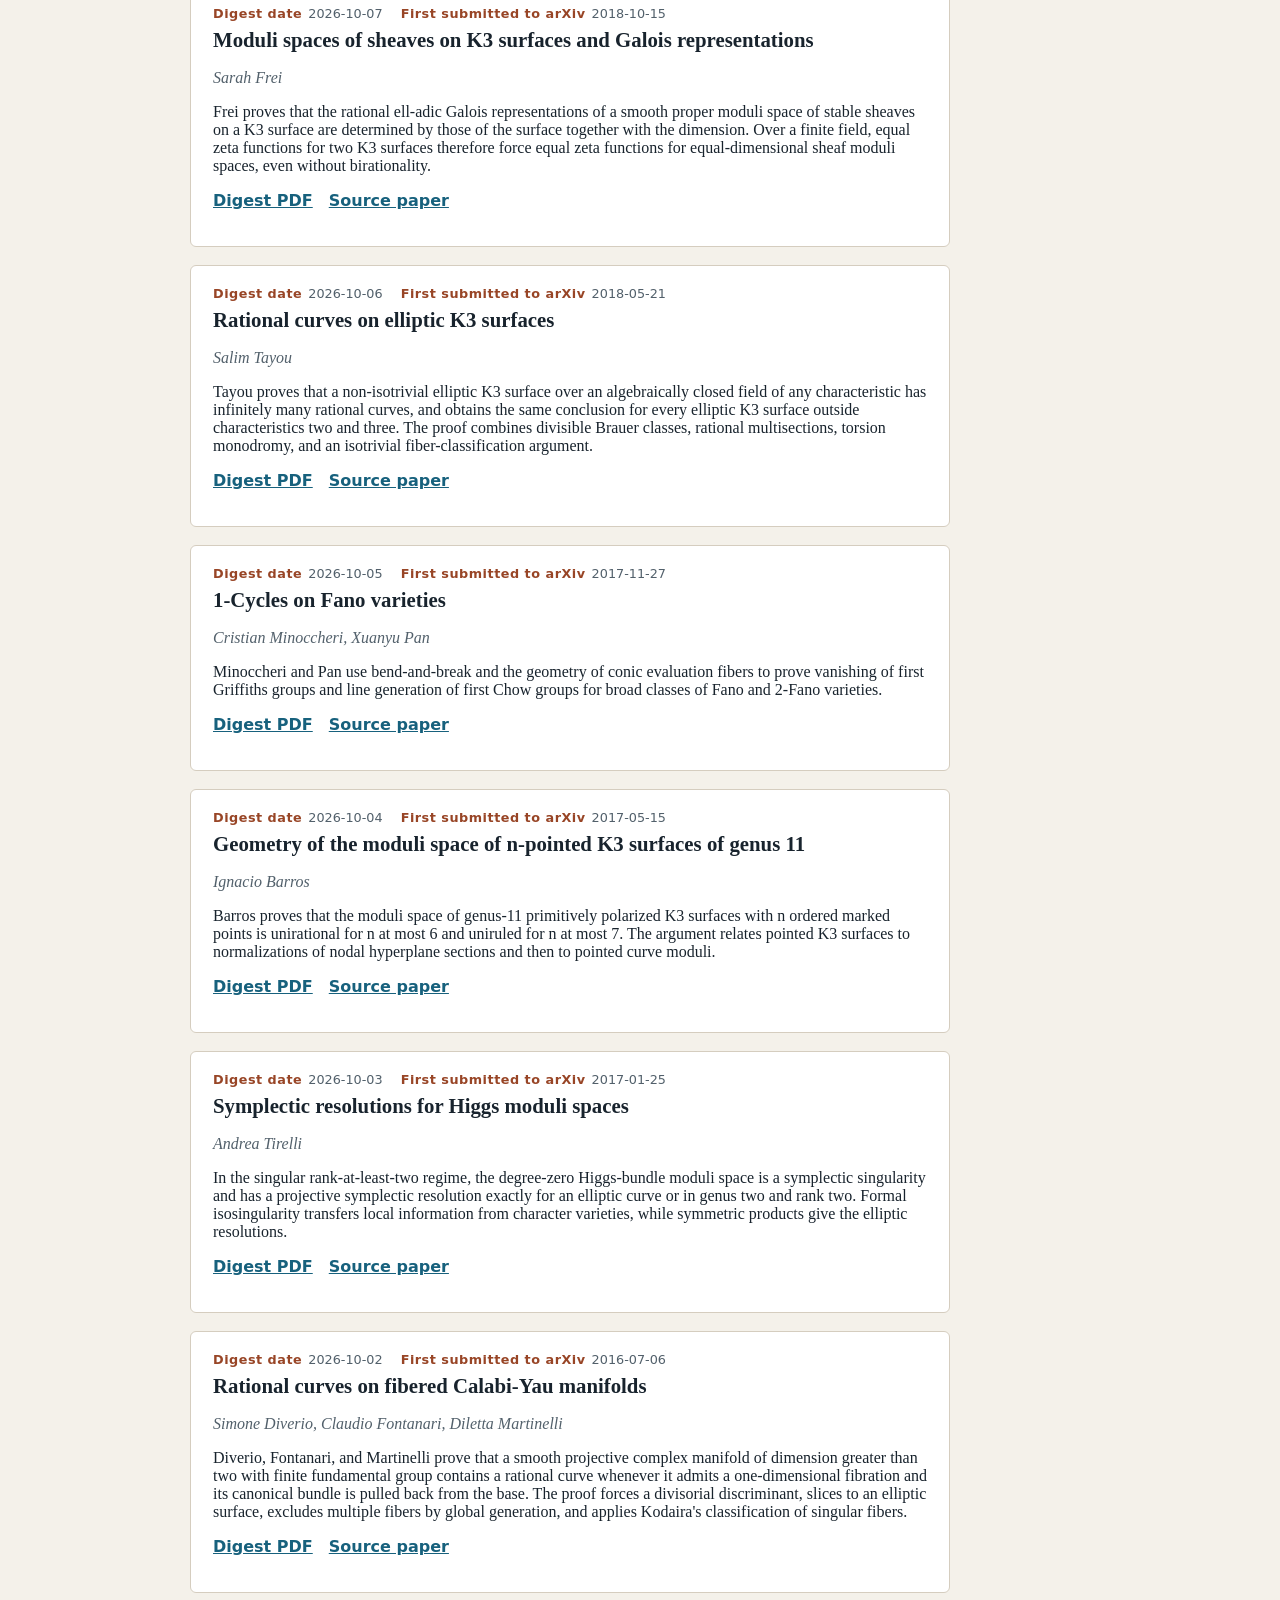
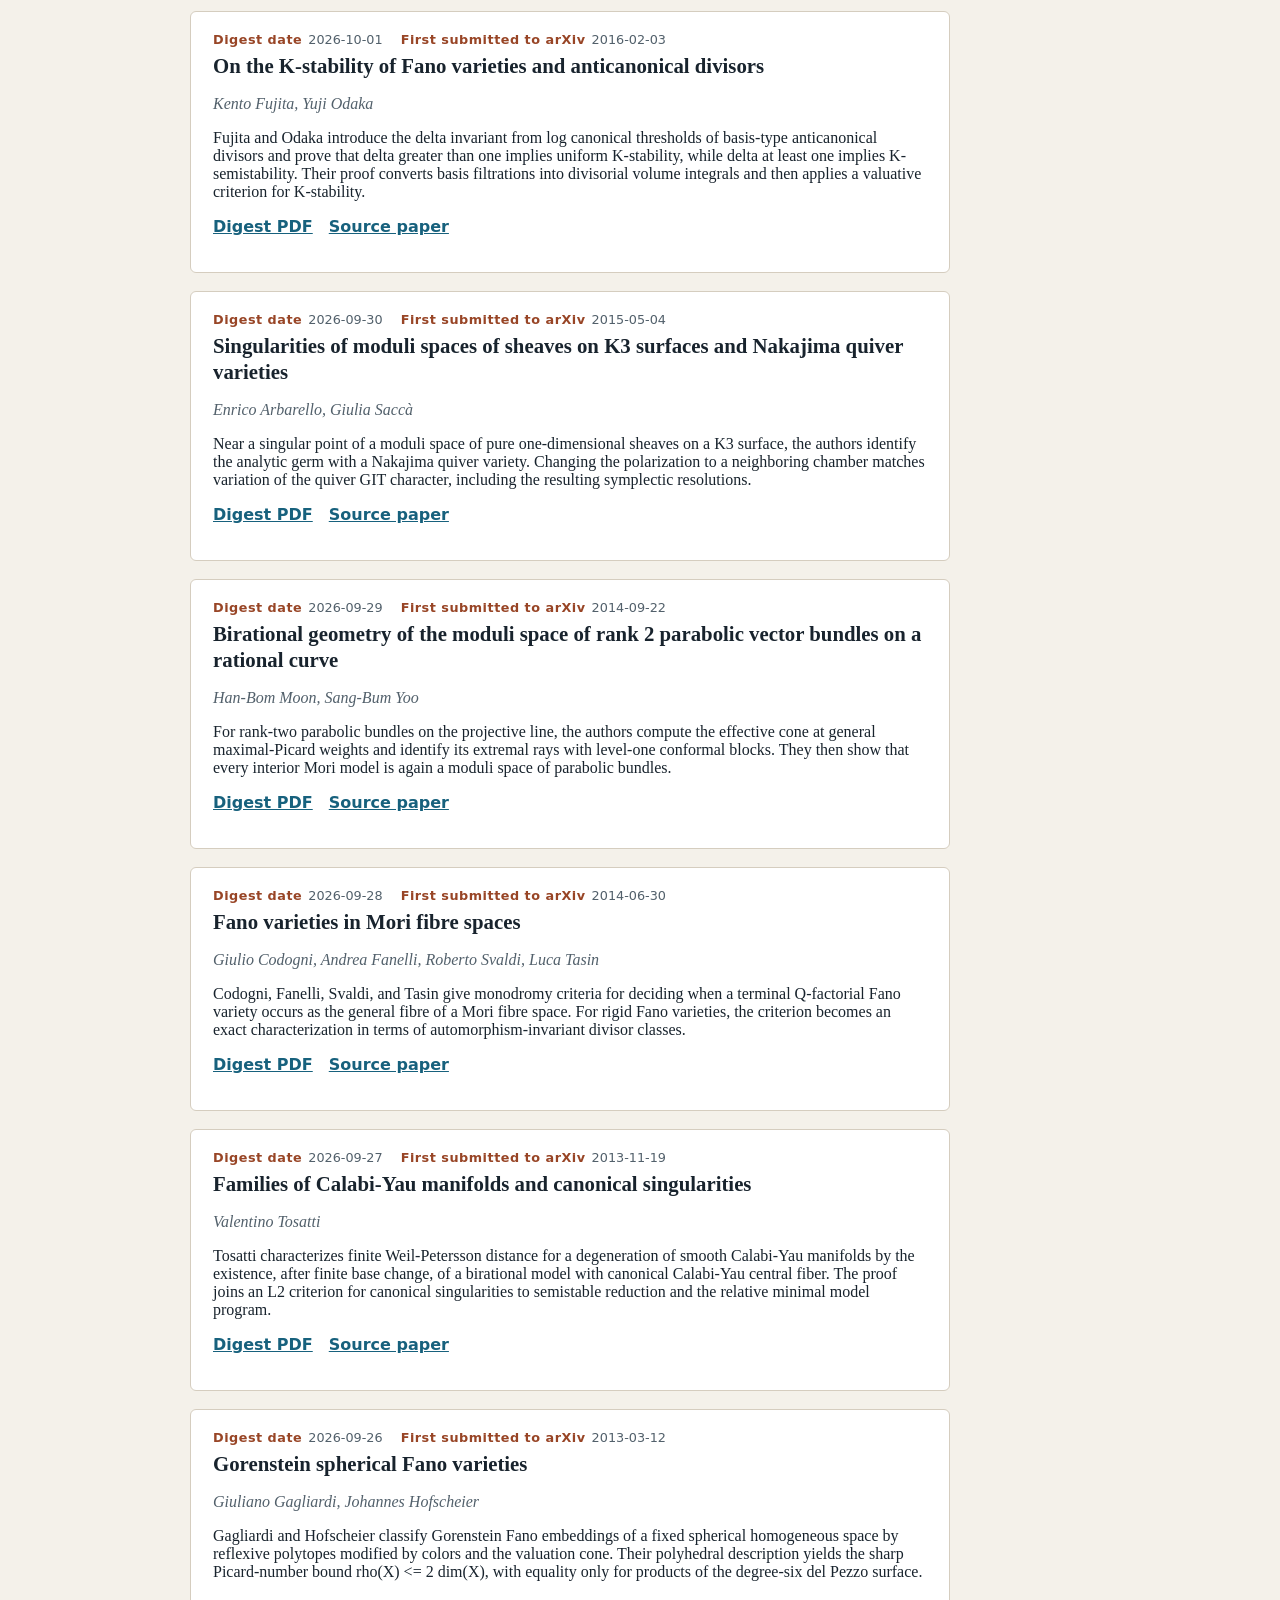
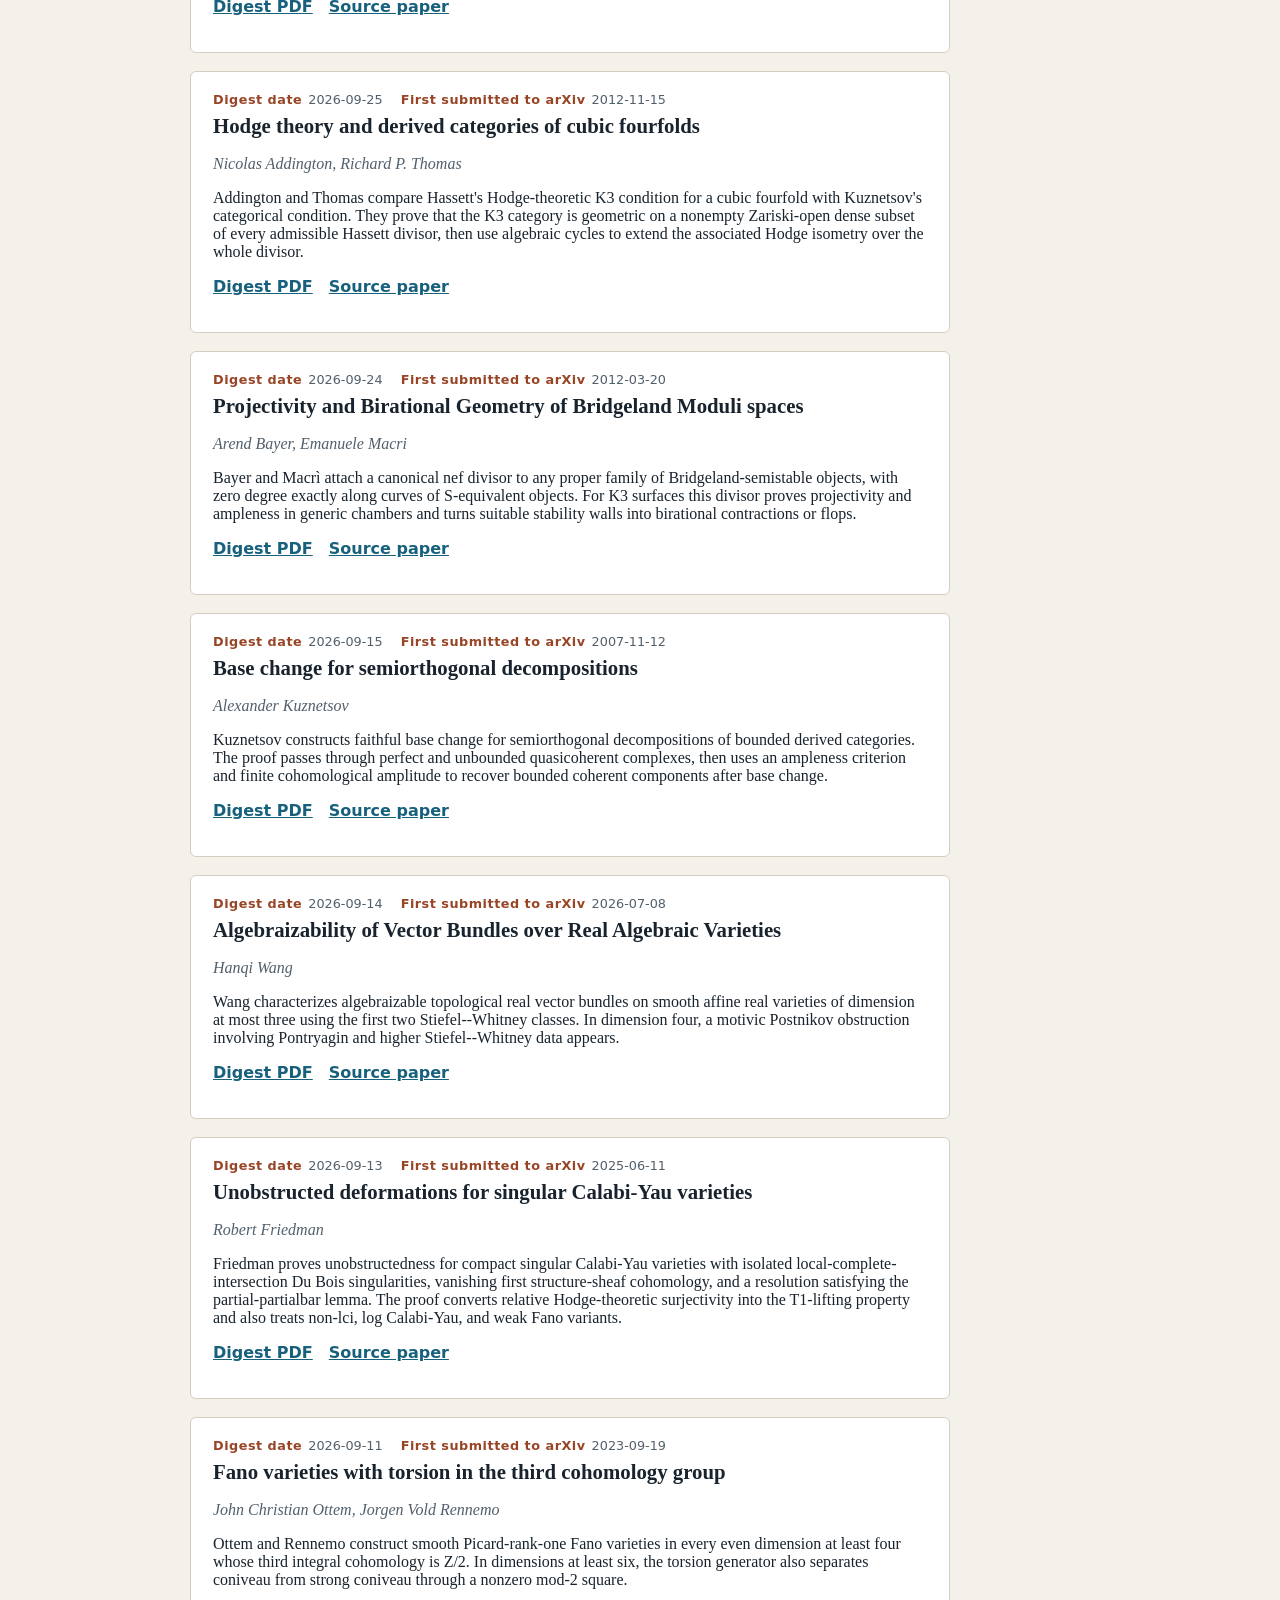
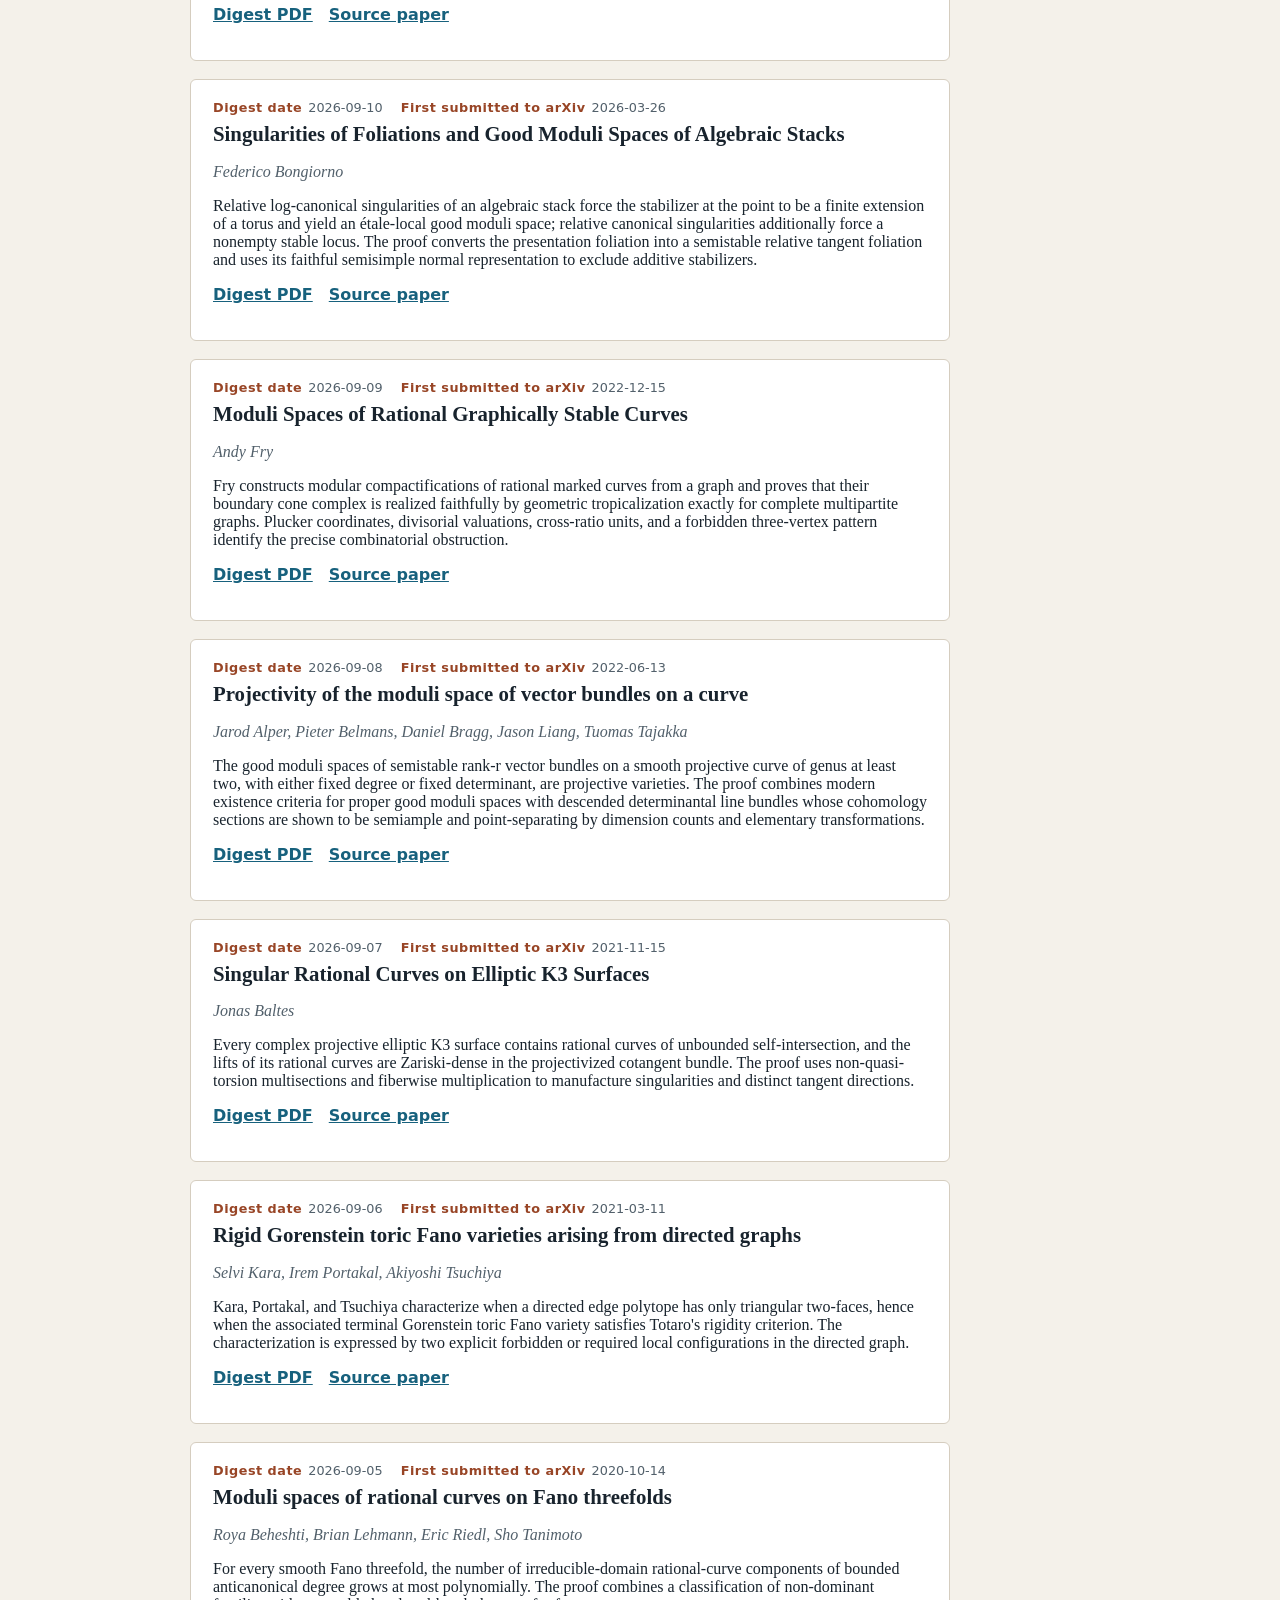
==== commit 2b712c32: "Publish digest site for 2026-11-23" ====
--- a/topics/algebraic-geometry.html
+++ b/topics/algebraic-geometry.html
@@ -15,6 +15,16 @@
     <section class="digest-list" aria-label="Algebraic geometry digests">
     <article class="digest">
 <dl class="dates">
+<div><dt>Digest date</dt><dd>2026-11-23</dd></div>
+<div><dt>First submitted to arXiv</dt><dd>2024-06-05</dd></div>
+</dl>
+<h2>Exceptional Fano varieties with small minimal log discrepancy</h2>
+<p class="authors">Louis Esser, Jihao Liu, Chengxi Wang</p>
+<p>The authors construct explicit exceptional Fano hypersurfaces in every dimension whose minimal log discrepancies decay doubly exponentially. Newton-polytope discrepancy computations identify the global minimum, while alpha-invariant bounds prove exceptionality.</p>
+<p class="links"><a href="../digests/2026-11-23-arxiv-2406.03570.pdf">Digest PDF</a> <a href="http://arxiv.org/abs/2406.03570v1">Source paper</a></p>
+</article>
+<article class="digest">
+<dl class="dates">
 <div><dt>Digest date</dt><dd>2026-11-22</dd></div>
 <div><dt>First submitted to arXiv</dt><dd>2024-03-01</dd></div>
 </dl>
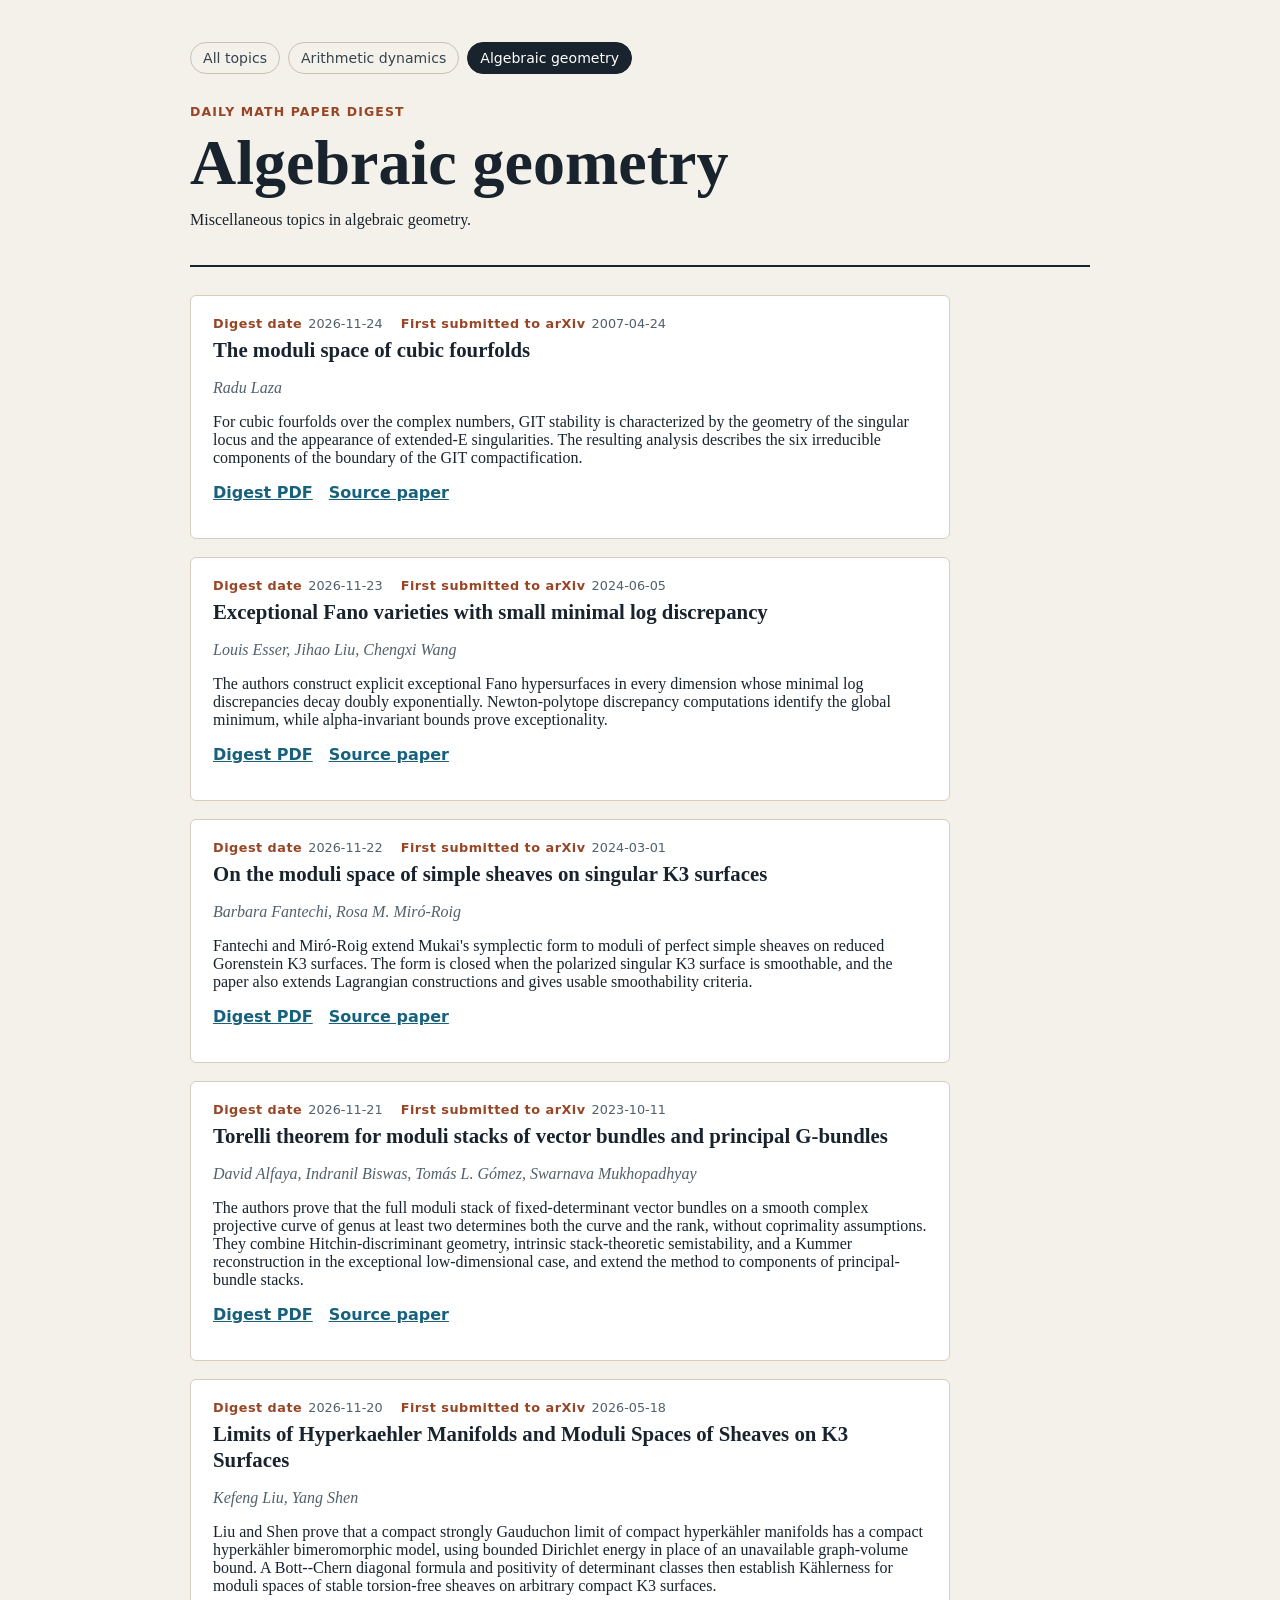
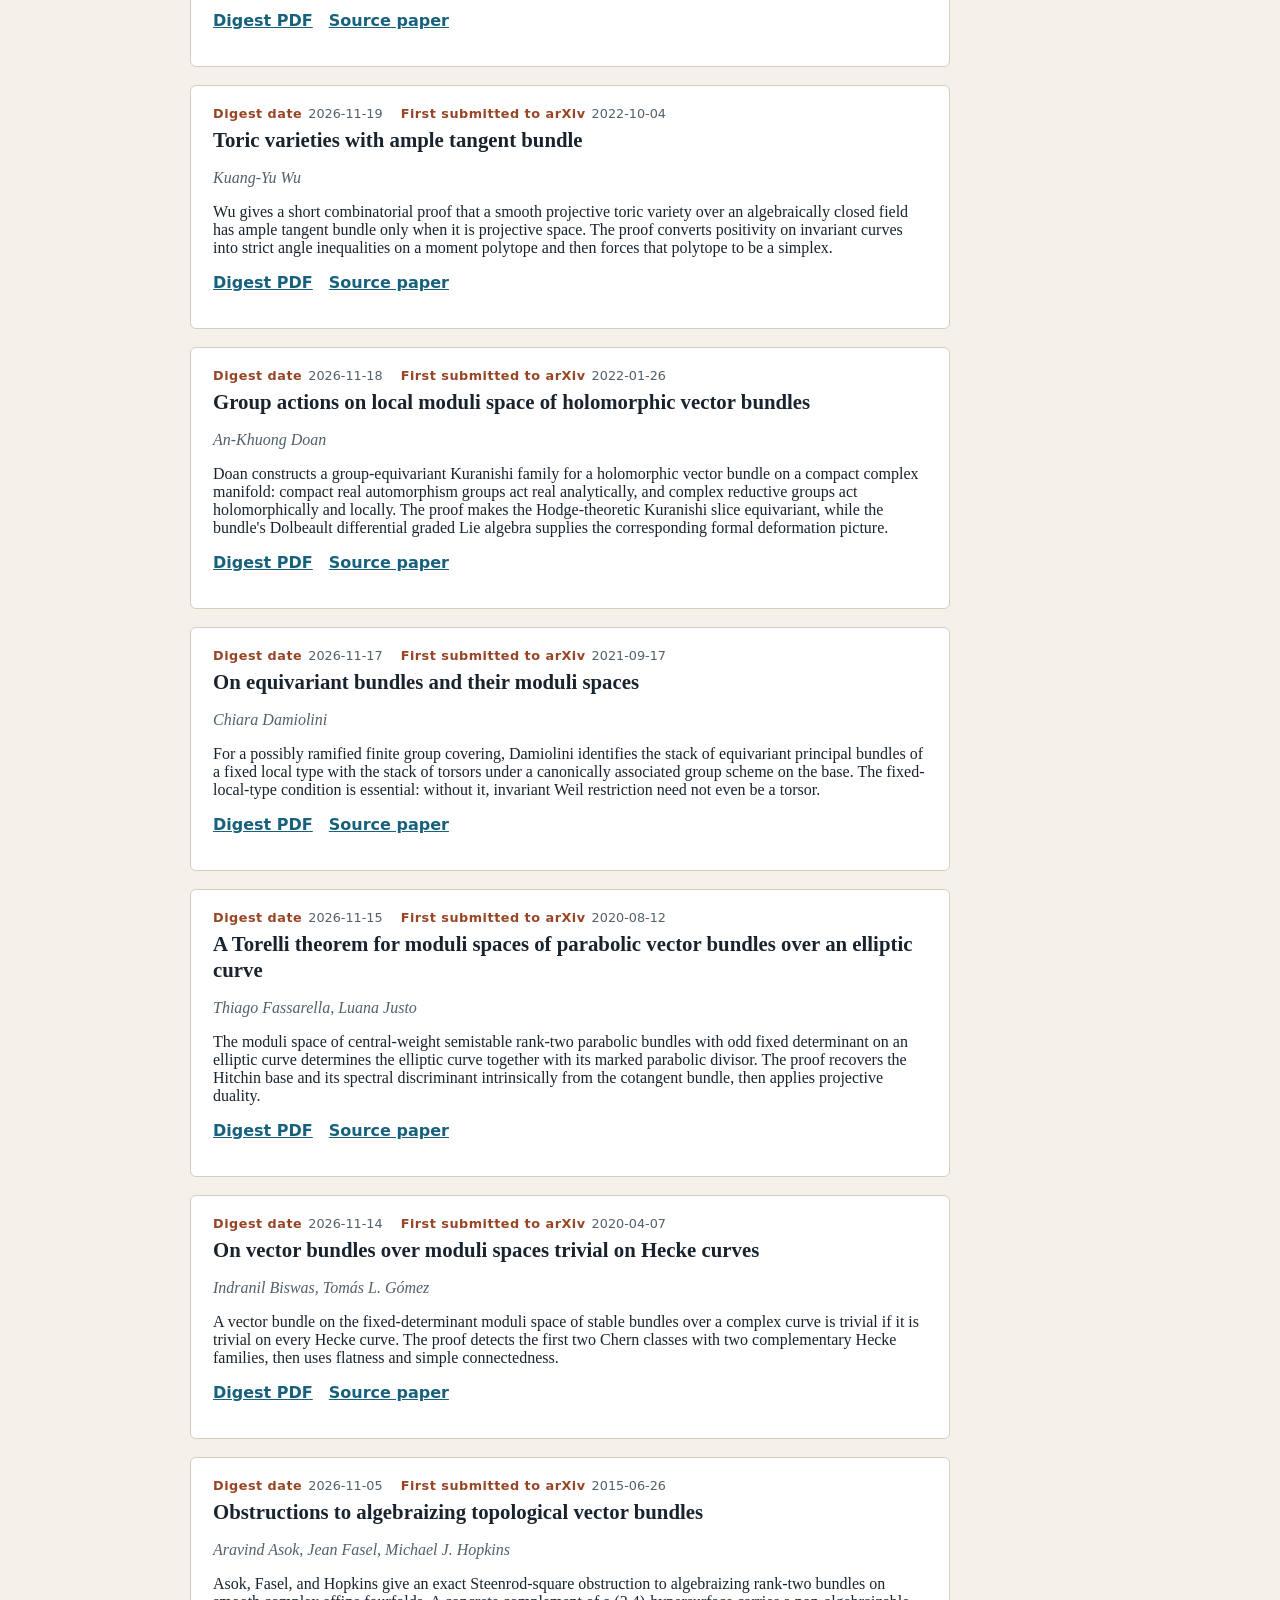
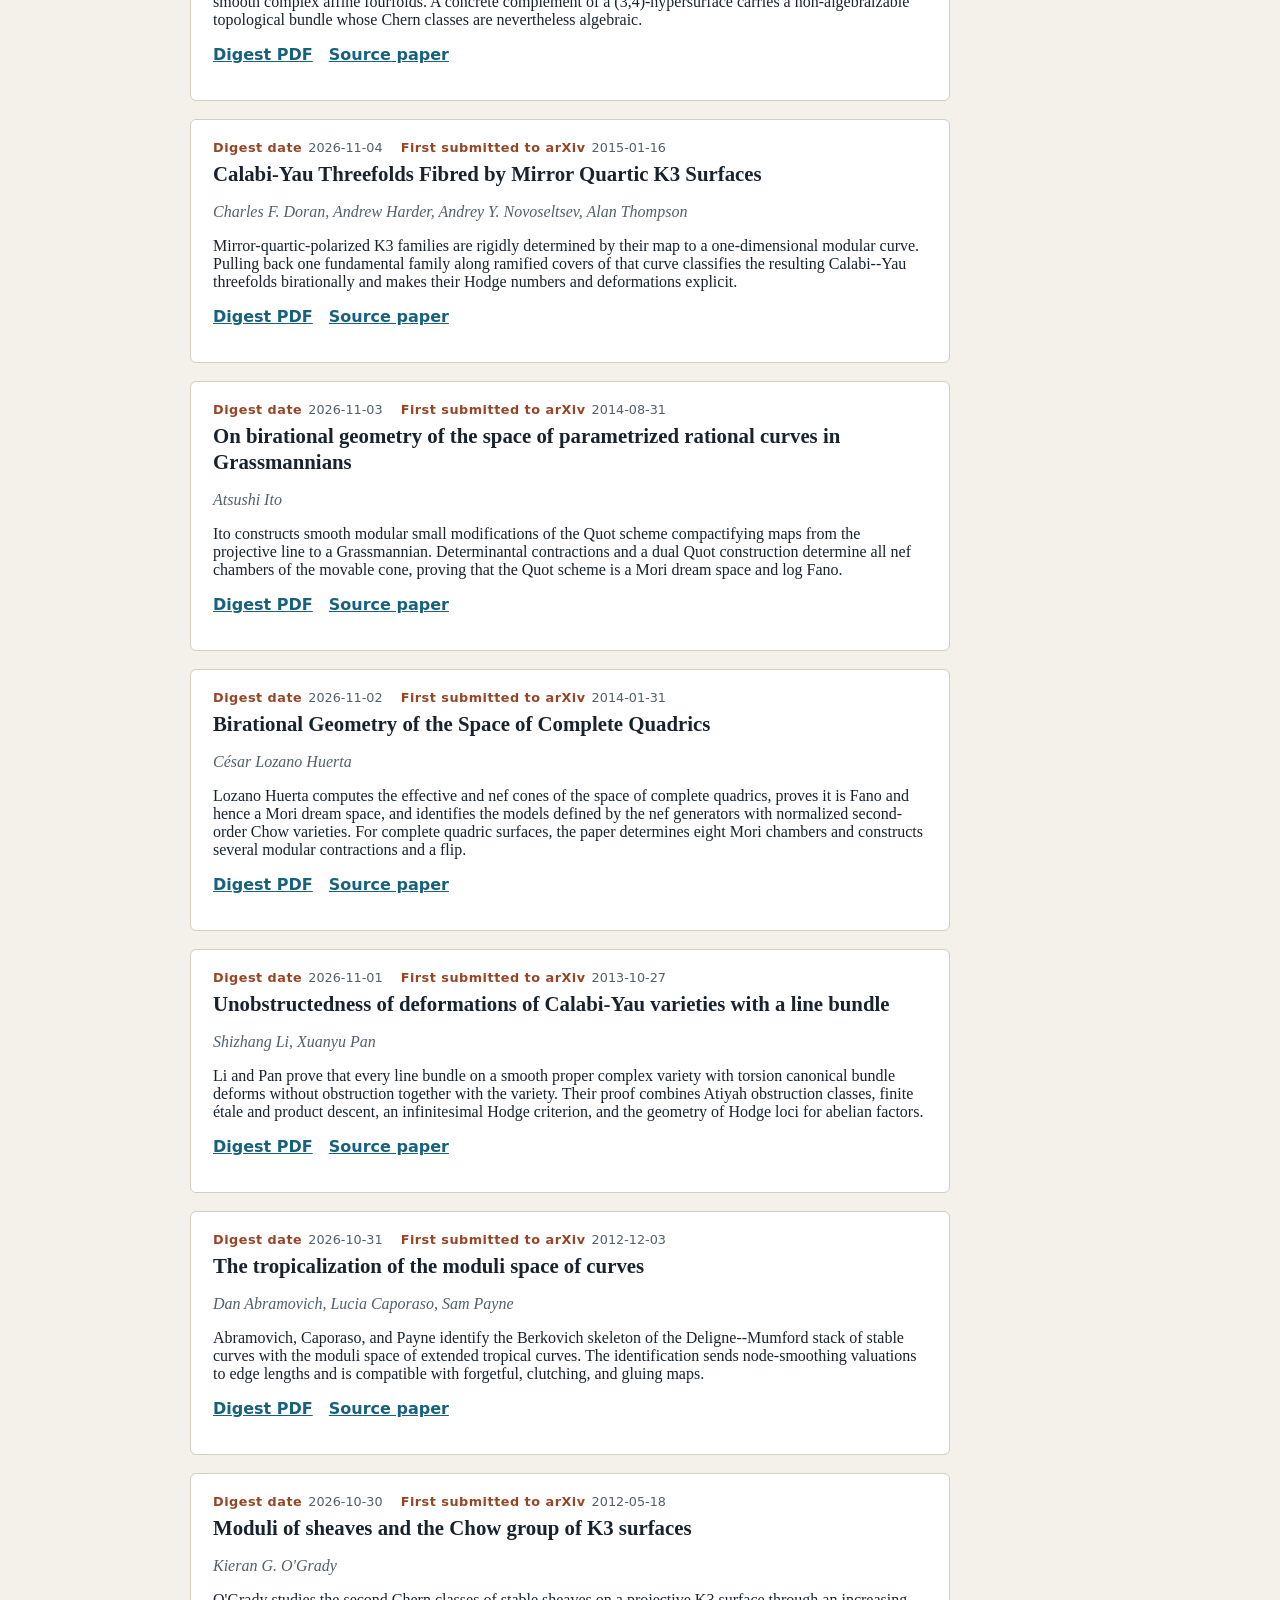
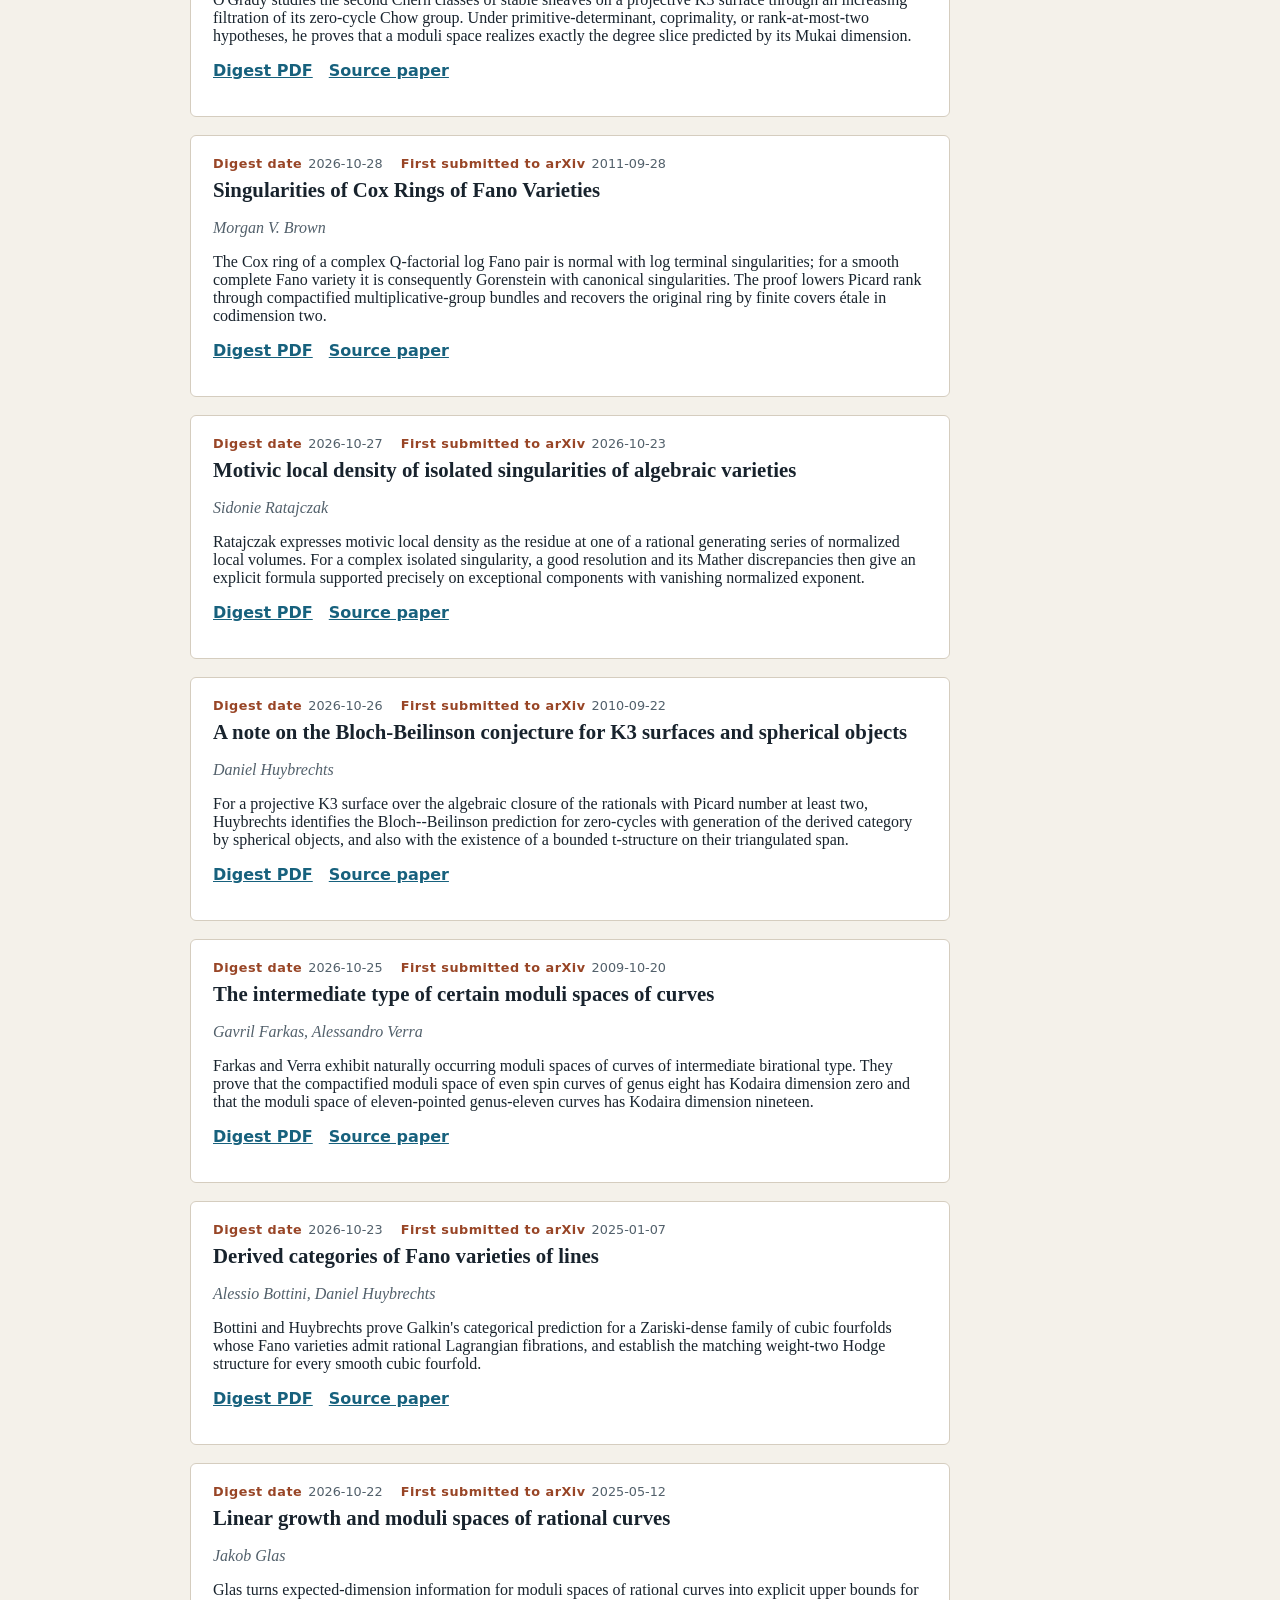
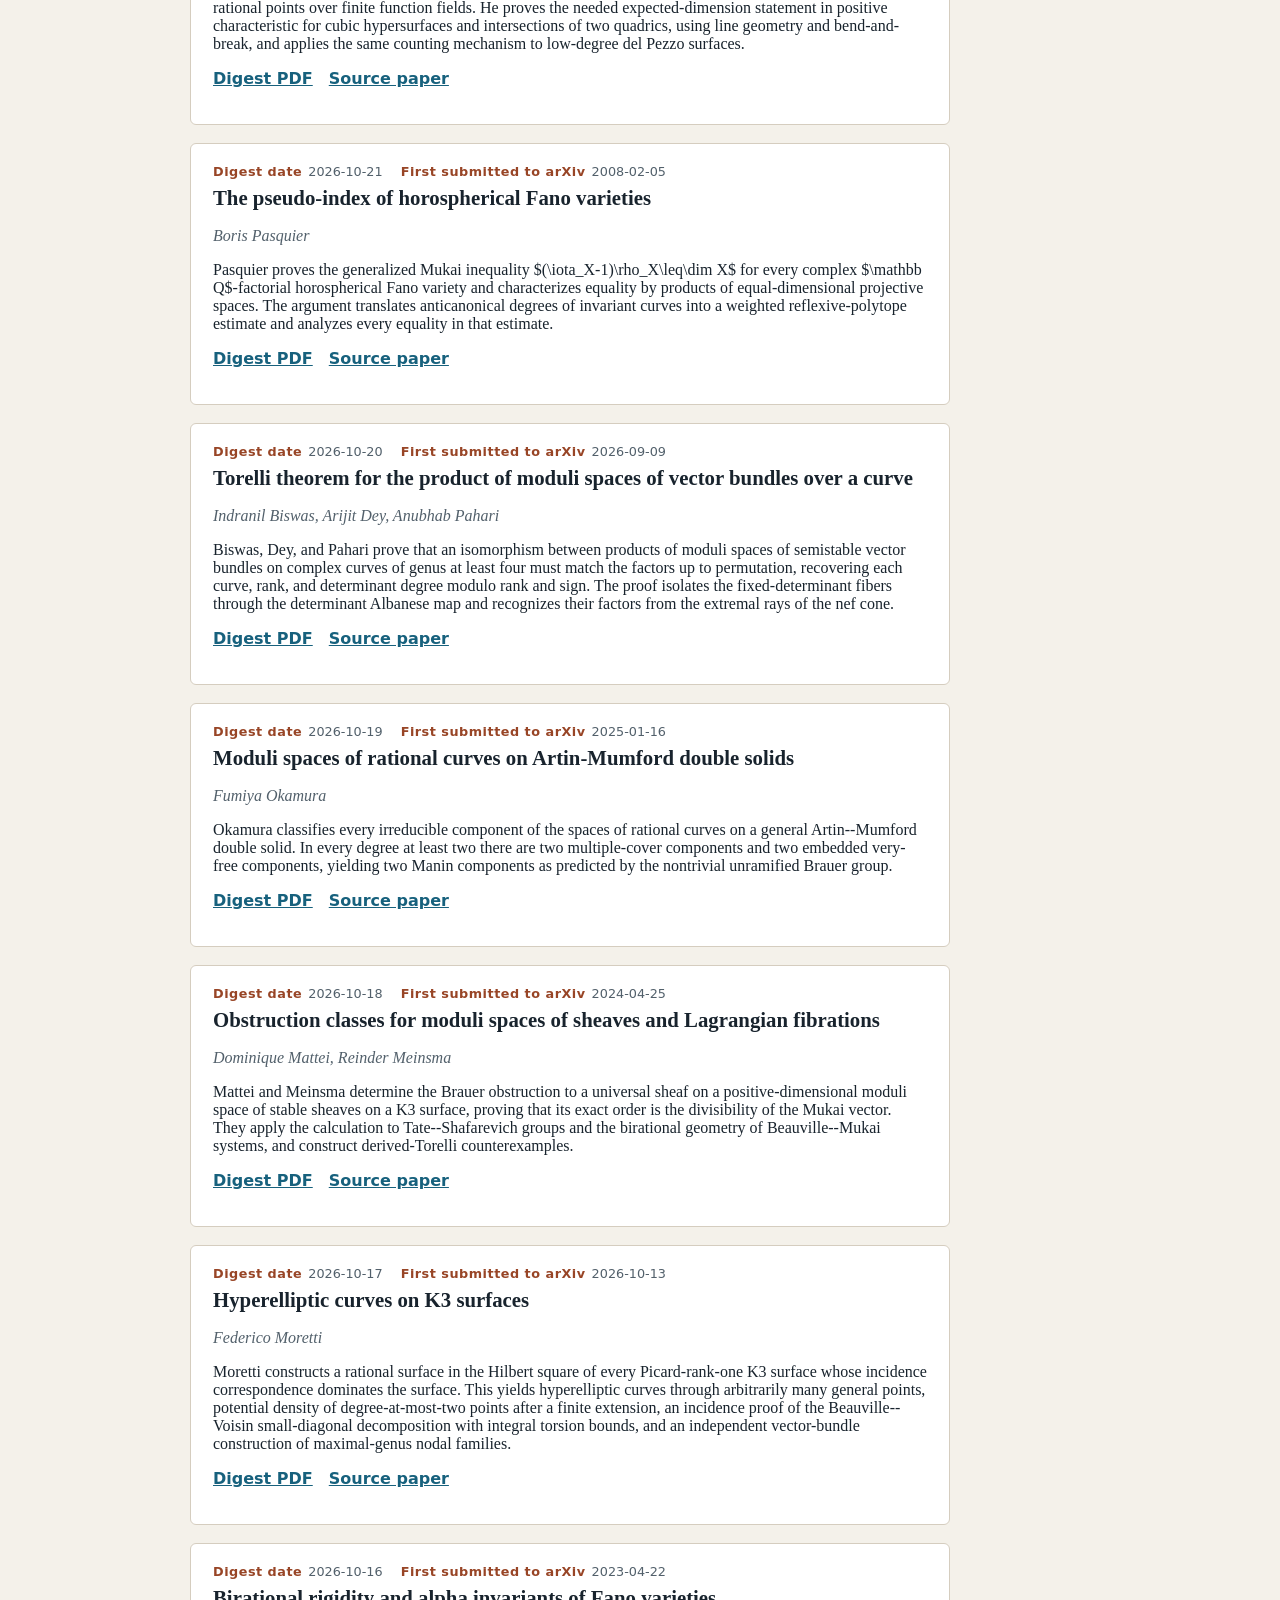
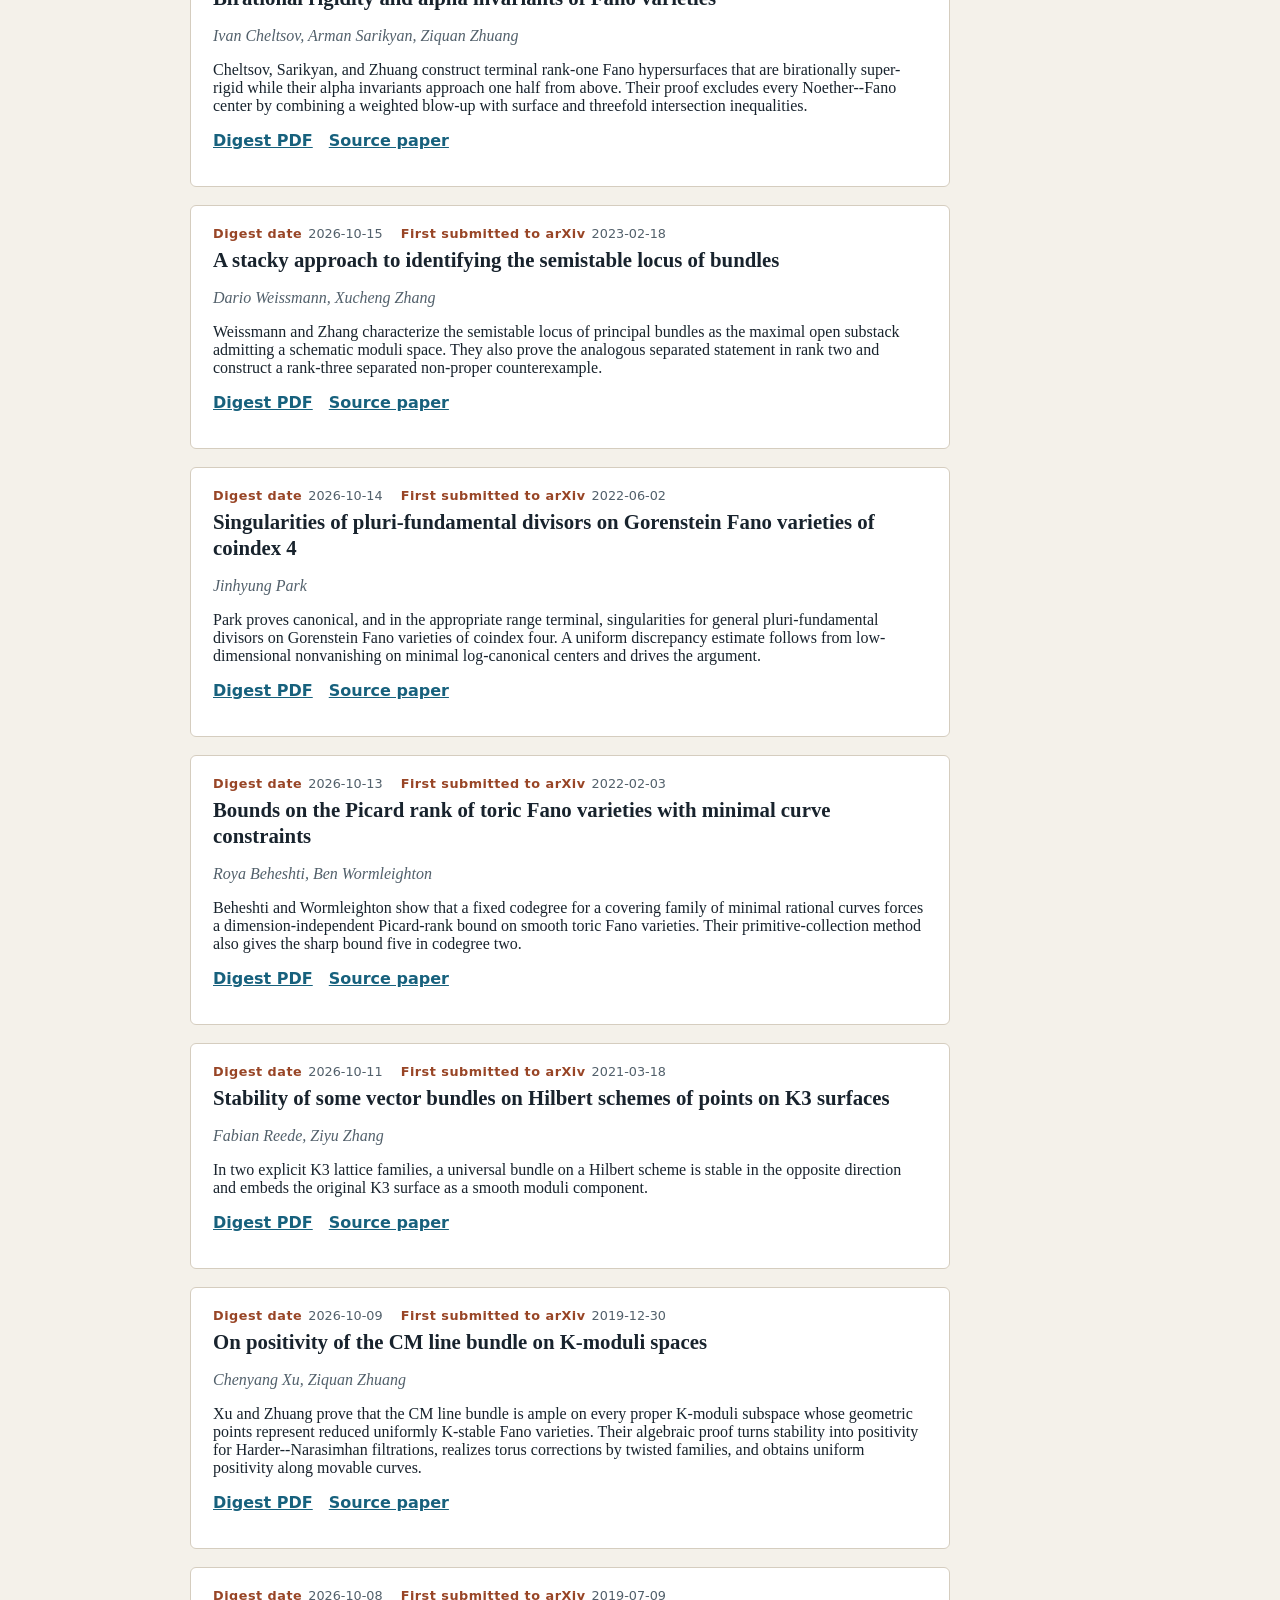
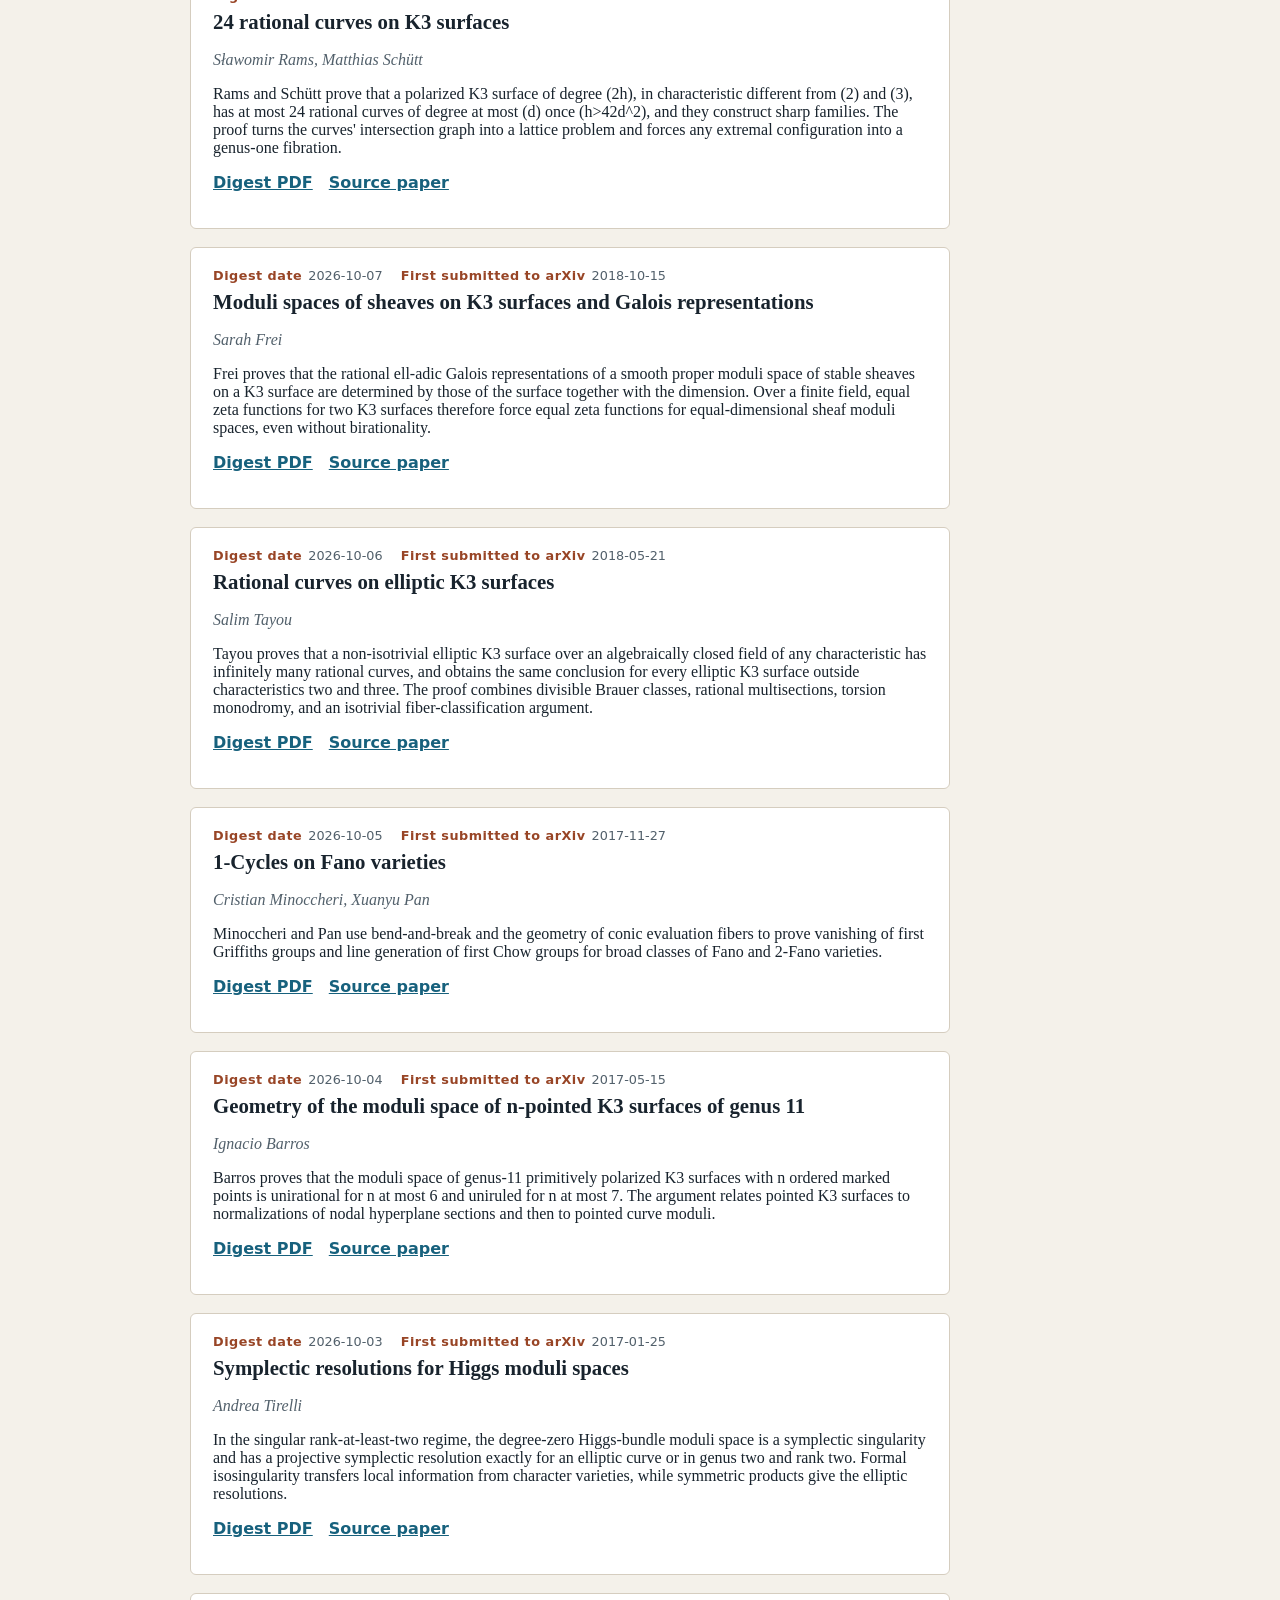
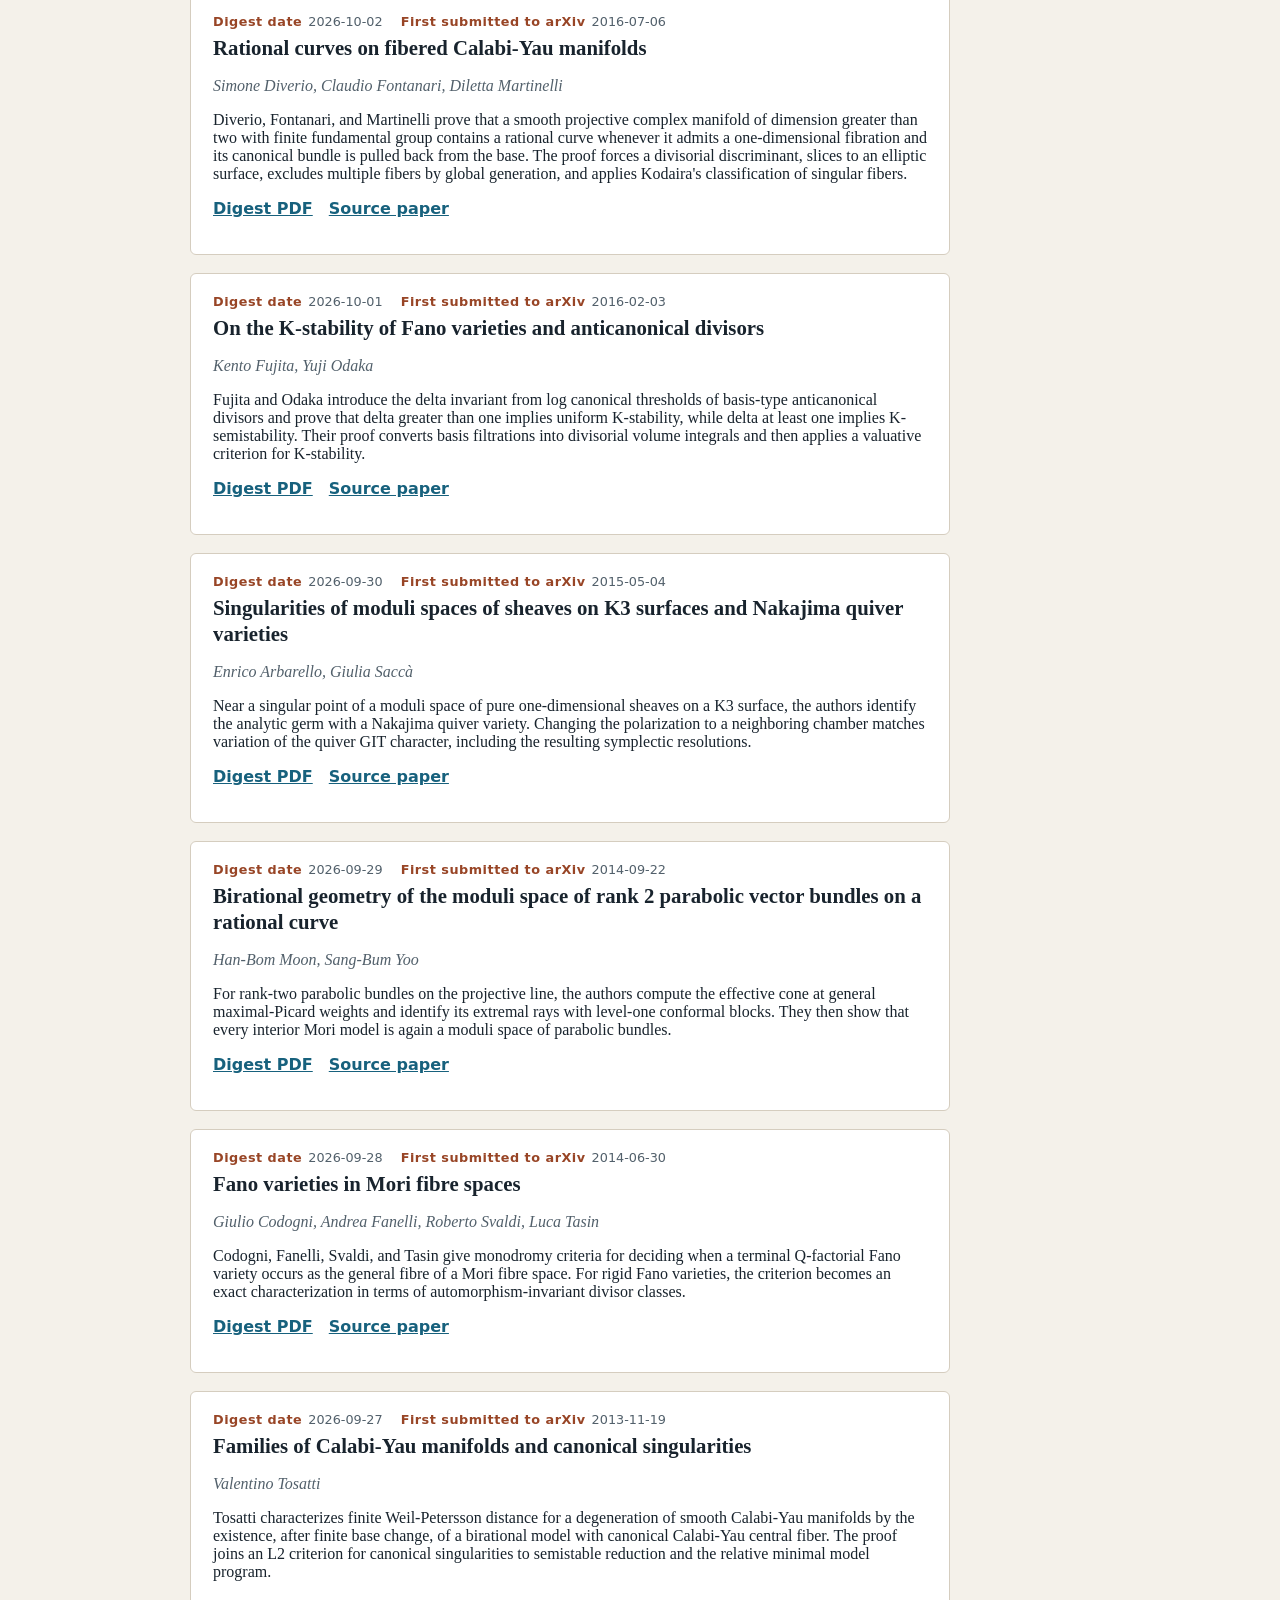
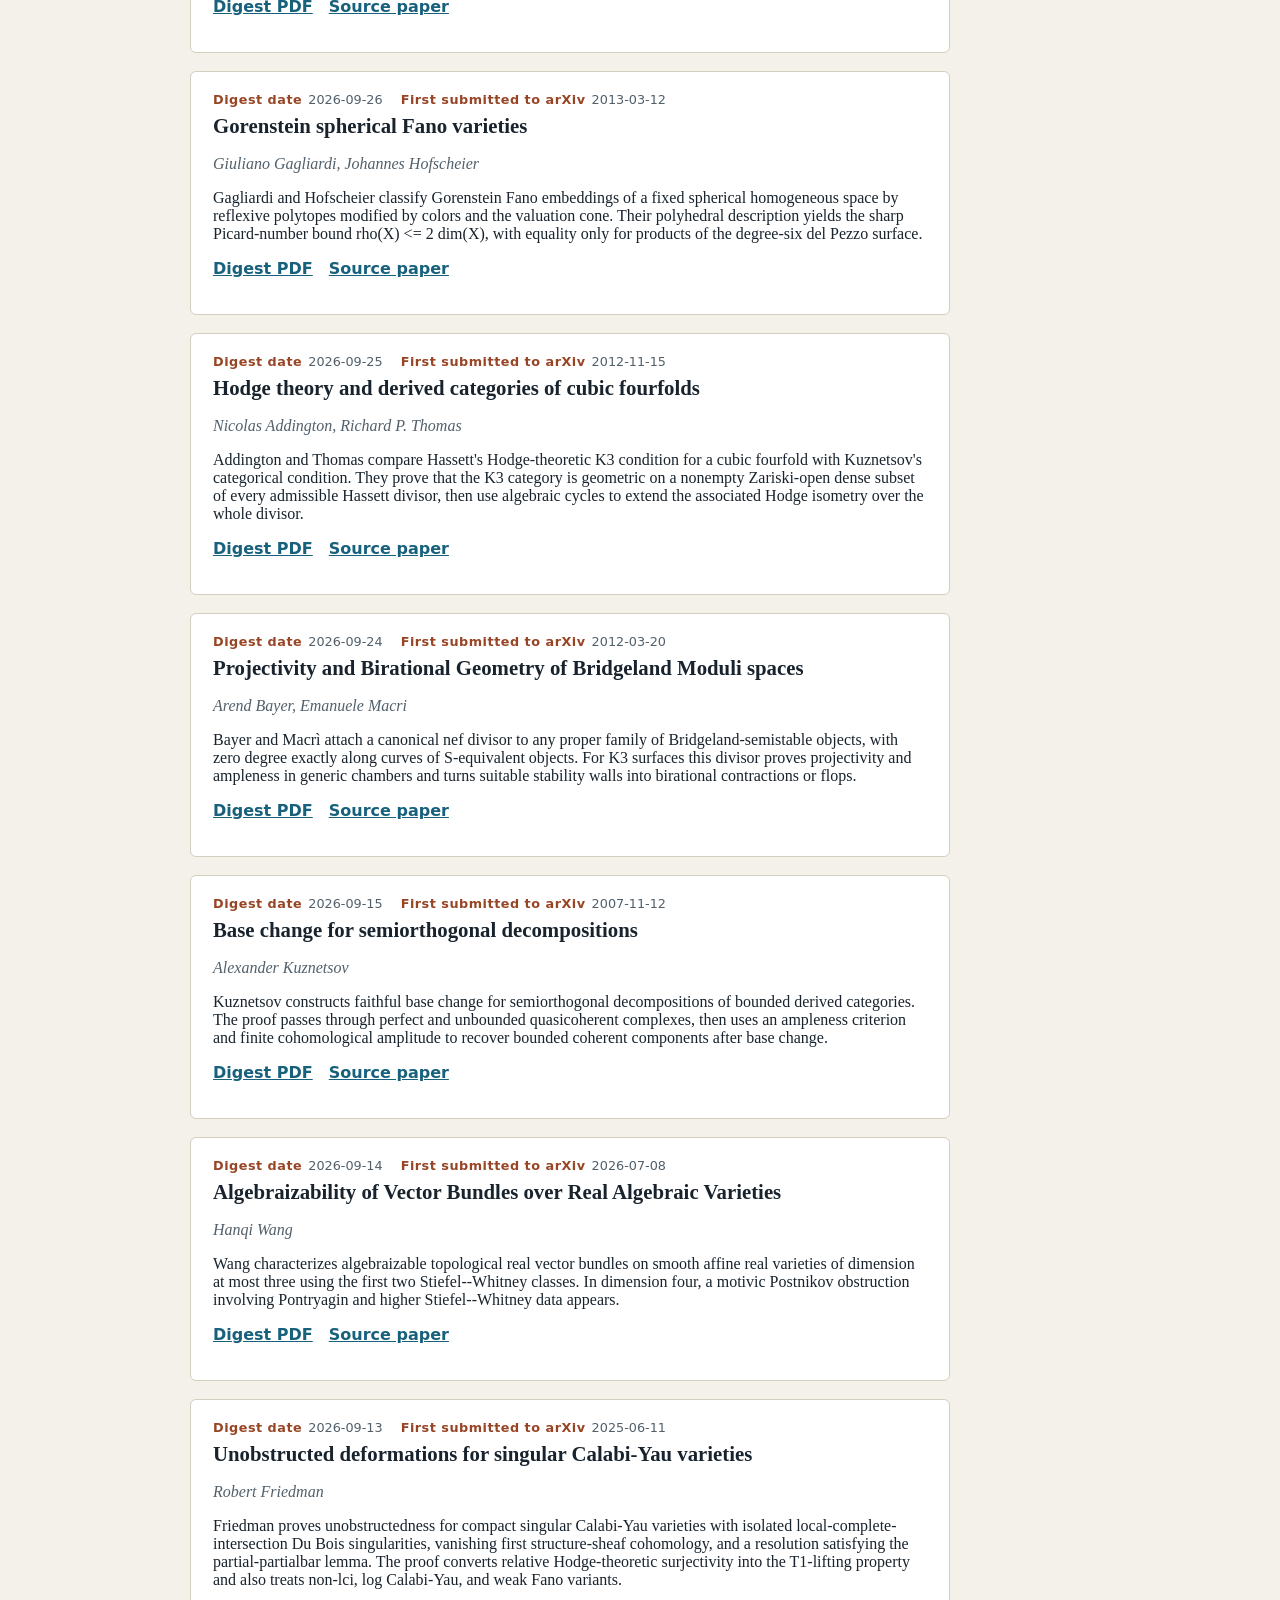
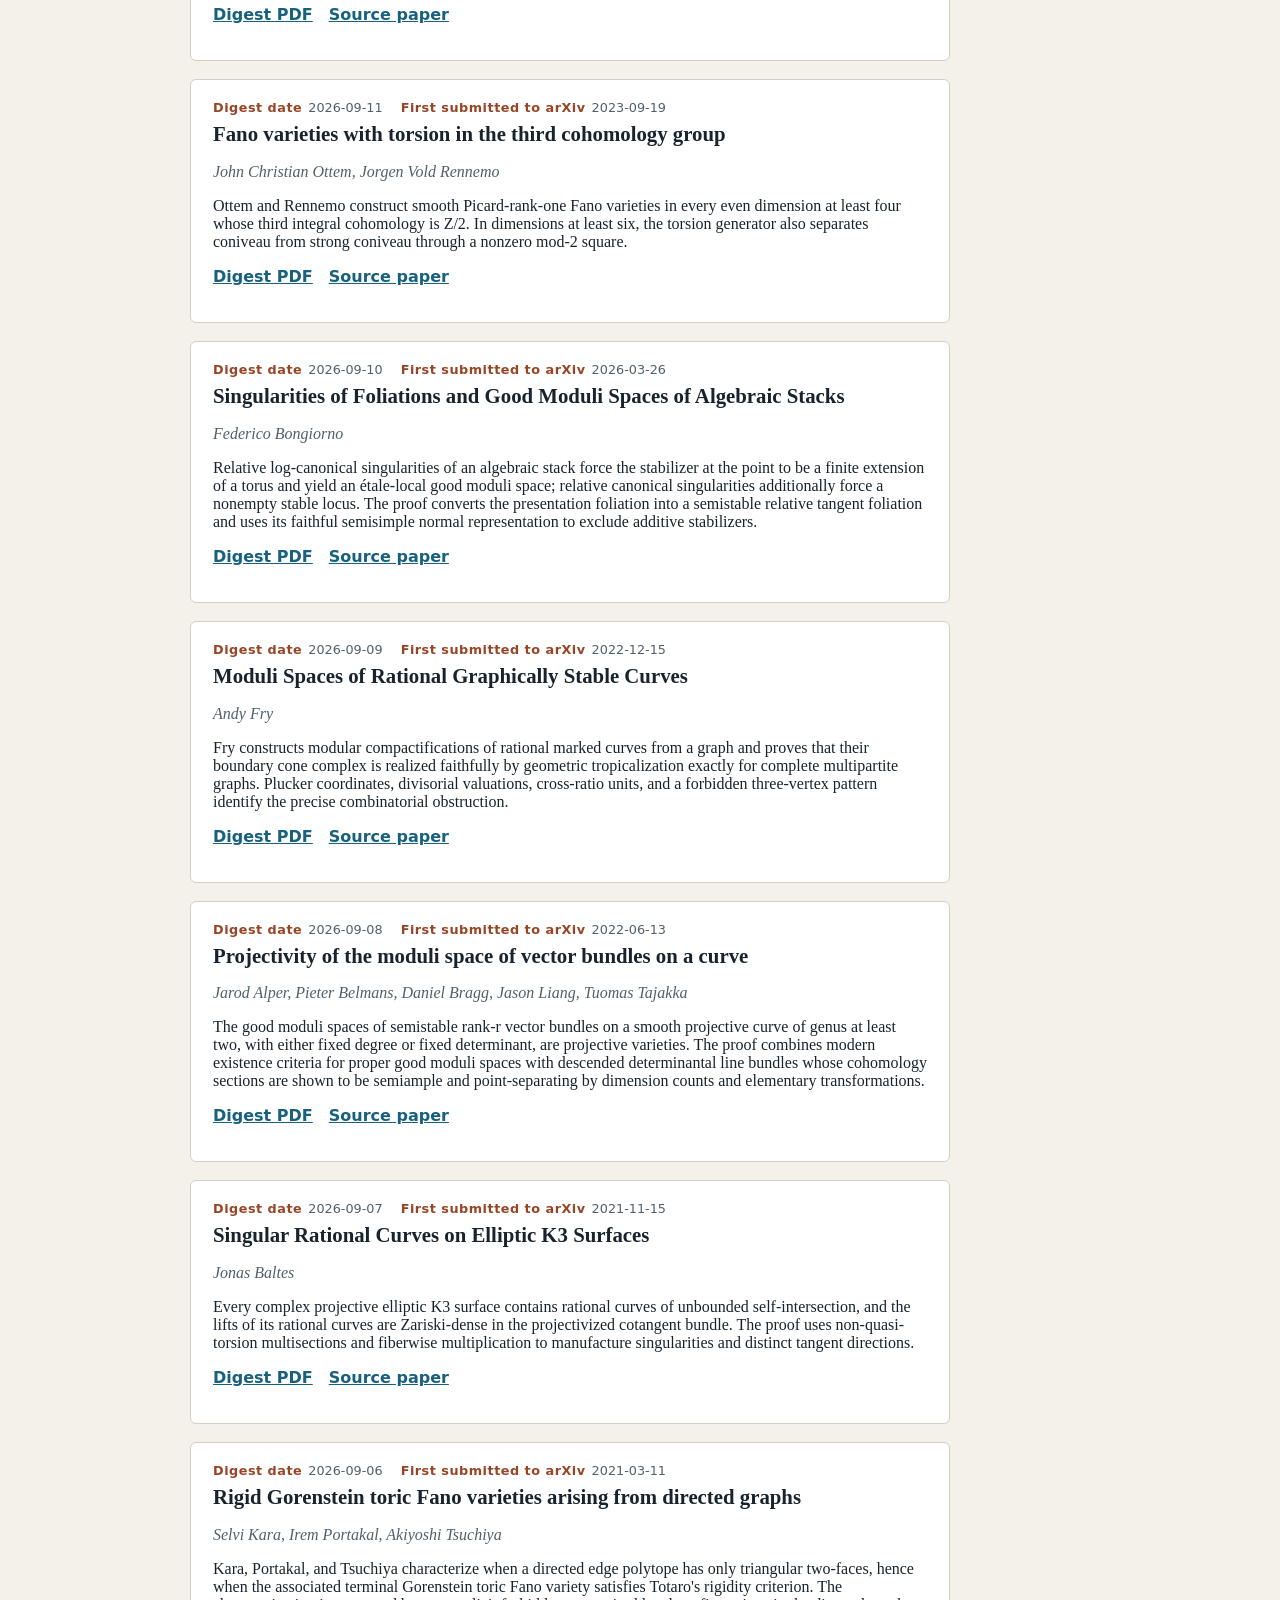
==== commit b6be5060: "Publish digest site for 2026-11-24" ====
--- a/topics/algebraic-geometry.html
+++ b/topics/algebraic-geometry.html
@@ -15,6 +15,16 @@
     <section class="digest-list" aria-label="Algebraic geometry digests">
     <article class="digest">
 <dl class="dates">
+<div><dt>Digest date</dt><dd>2026-11-24</dd></div>
+<div><dt>First submitted to arXiv</dt><dd>2007-04-24</dd></div>
+</dl>
+<h2>The moduli space of cubic fourfolds</h2>
+<p class="authors">Radu Laza</p>
+<p>For cubic fourfolds over the complex numbers, GIT stability is characterized by the geometry of the singular locus and the appearance of extended-E singularities. The resulting analysis describes the six irreducible components of the boundary of the GIT compactification.</p>
+<p class="links"><a href="../digests/2026-11-24-arxiv-0704.3256.pdf">Digest PDF</a> <a href="http://arxiv.org/abs/0704.3256v2">Source paper</a></p>
+</article>
+<article class="digest">
+<dl class="dates">
 <div><dt>Digest date</dt><dd>2026-11-23</dd></div>
 <div><dt>First submitted to arXiv</dt><dd>2024-06-05</dd></div>
 </dl>
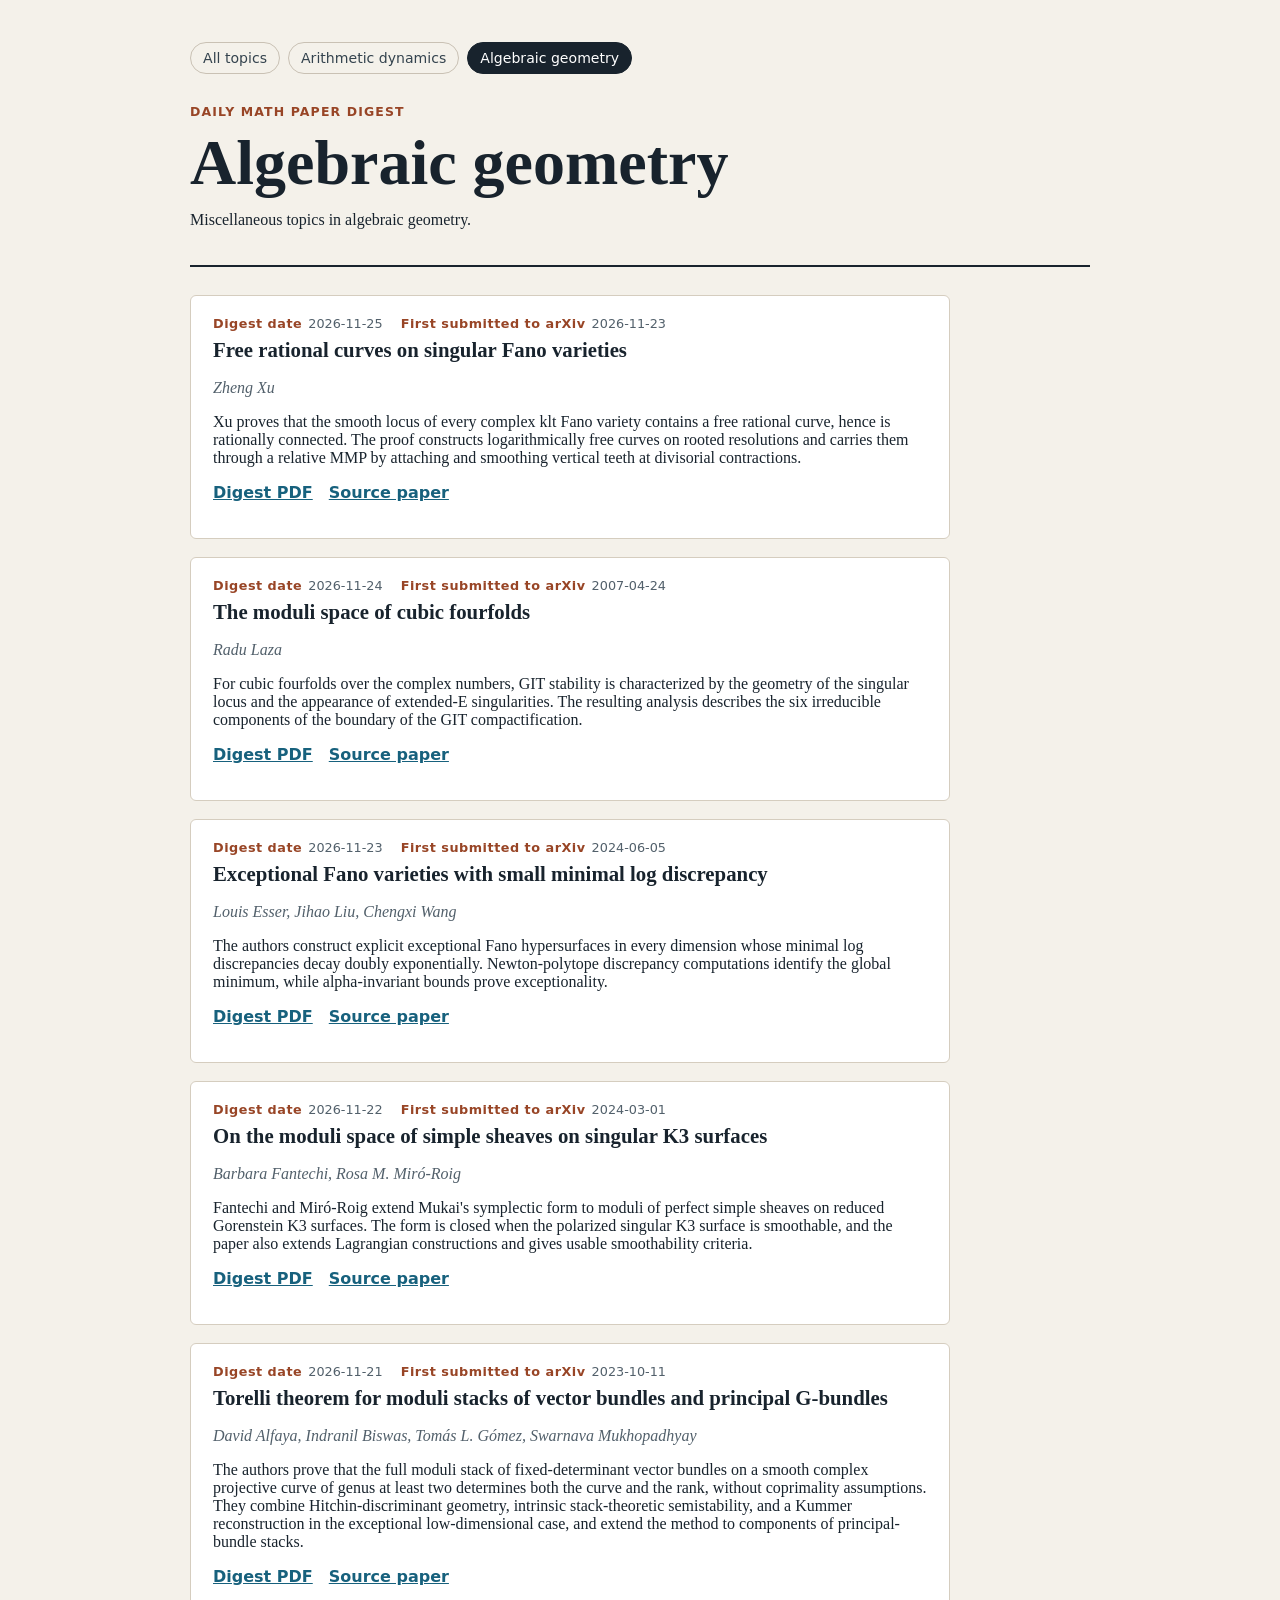
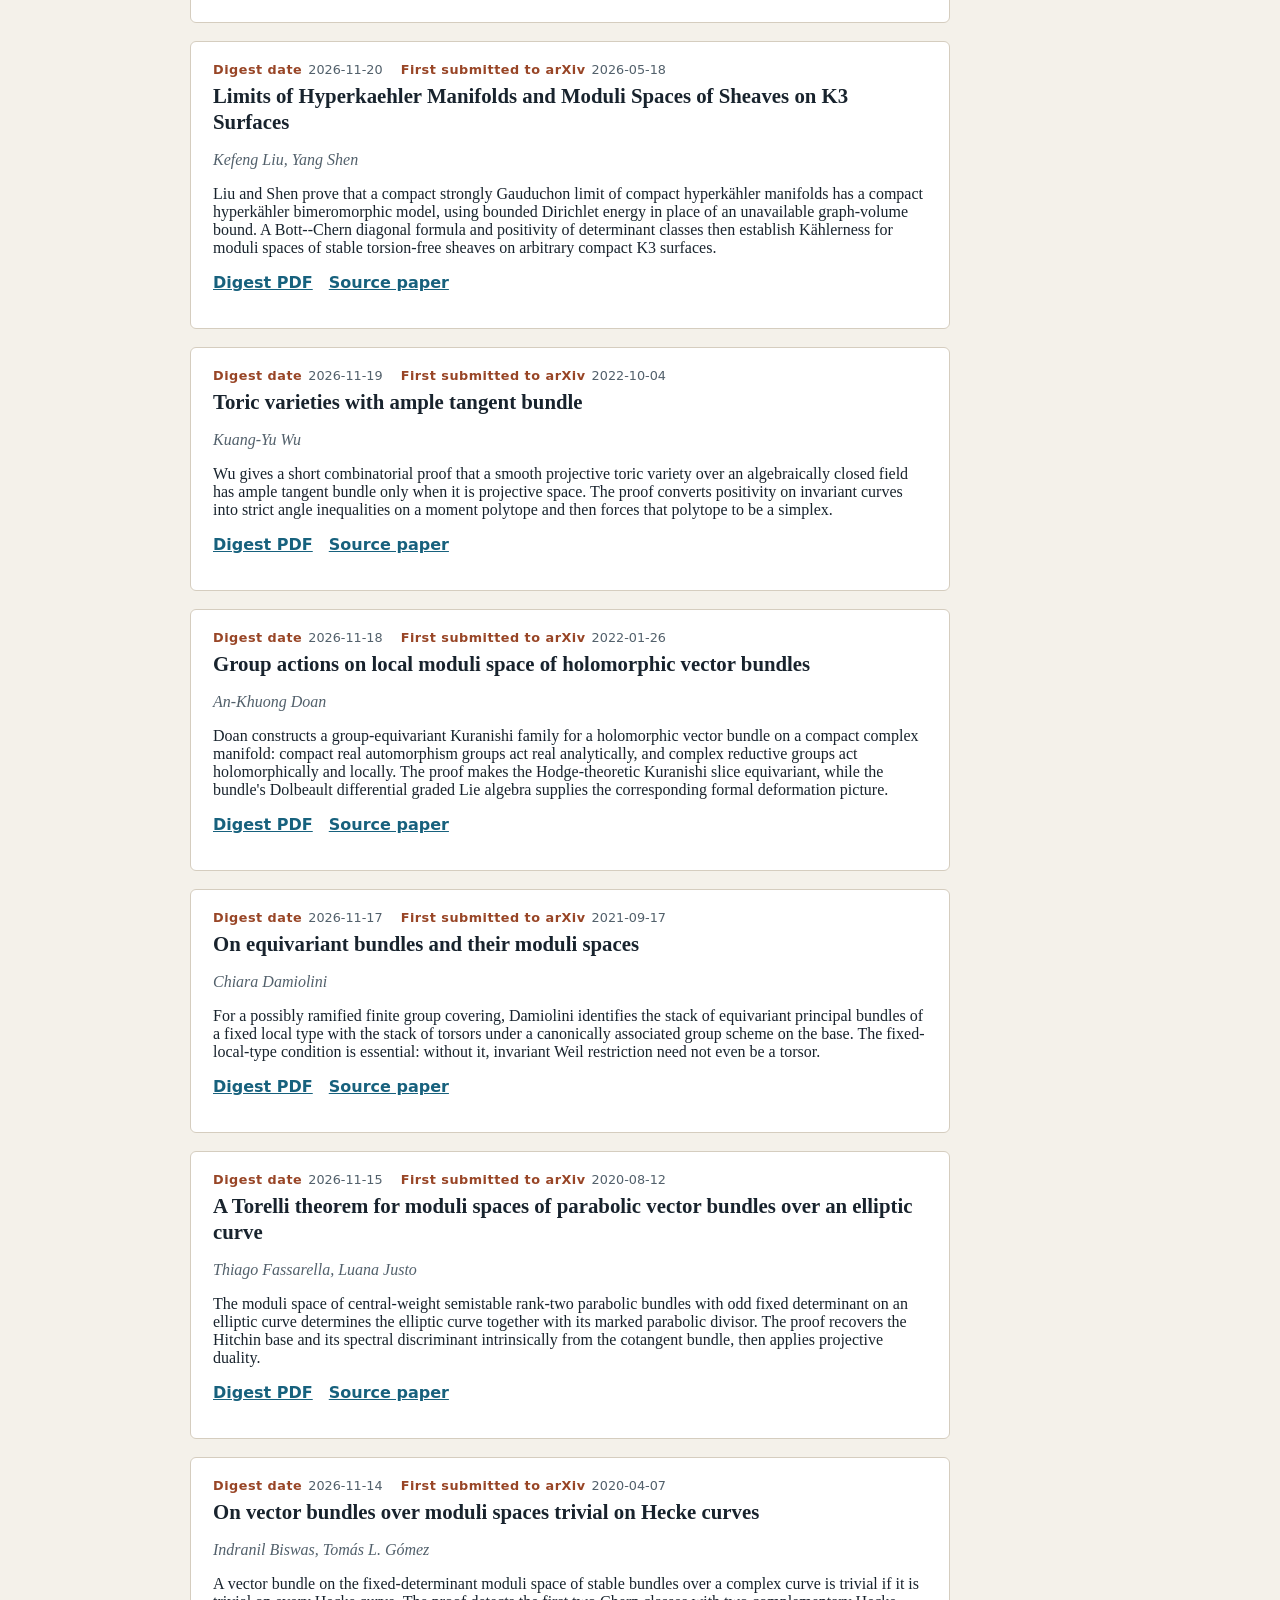
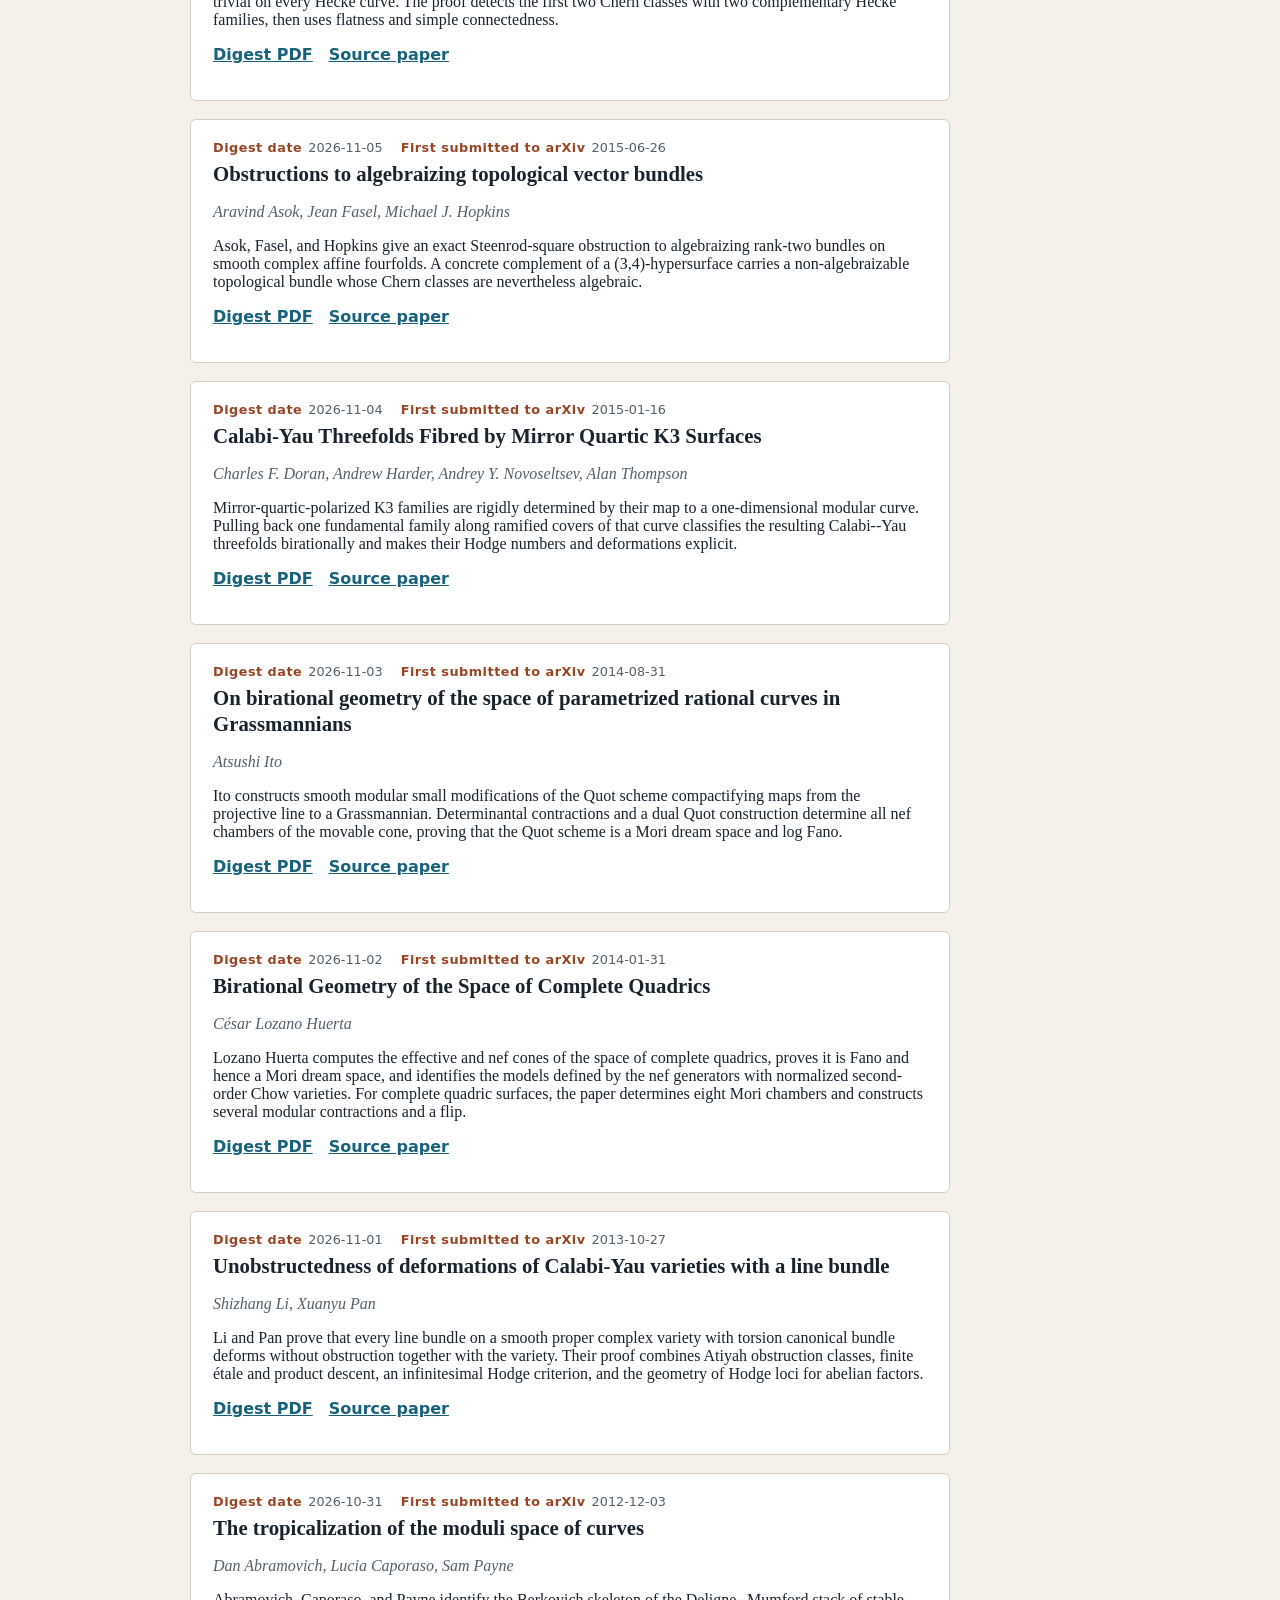
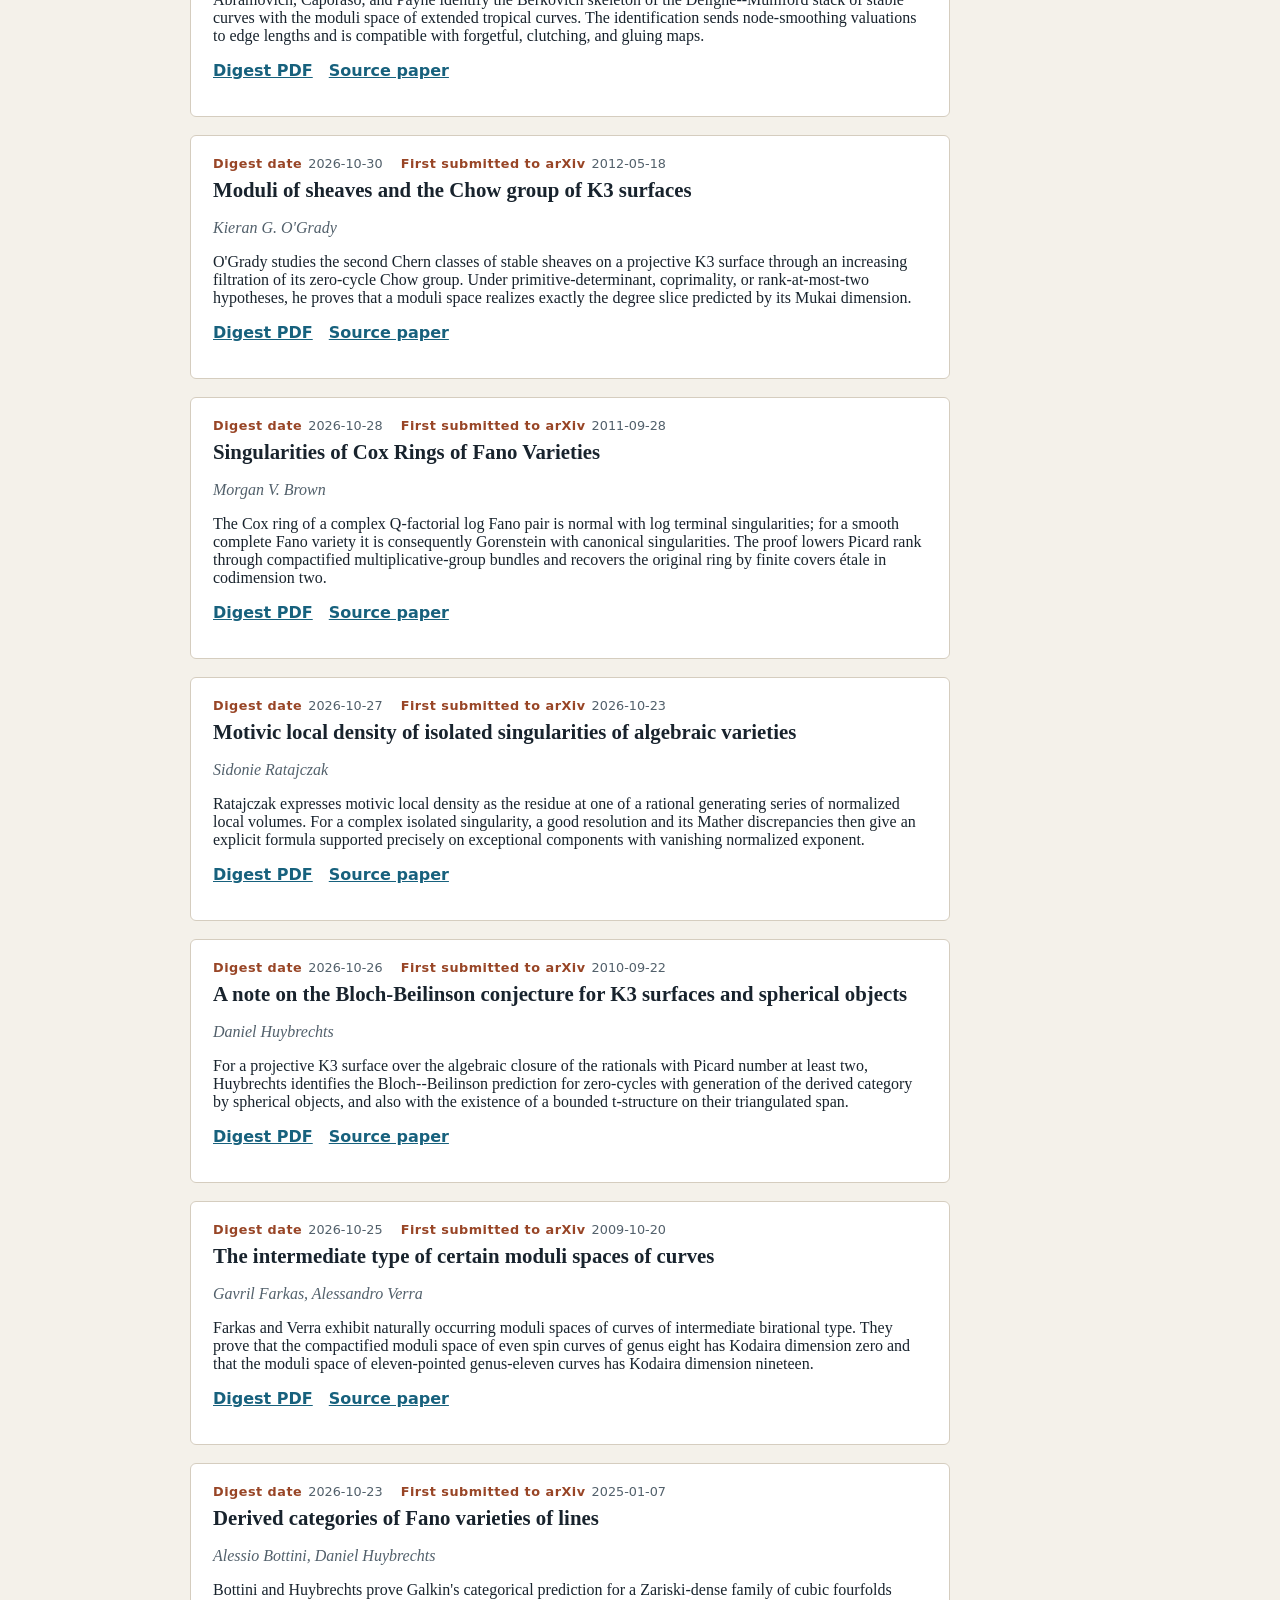
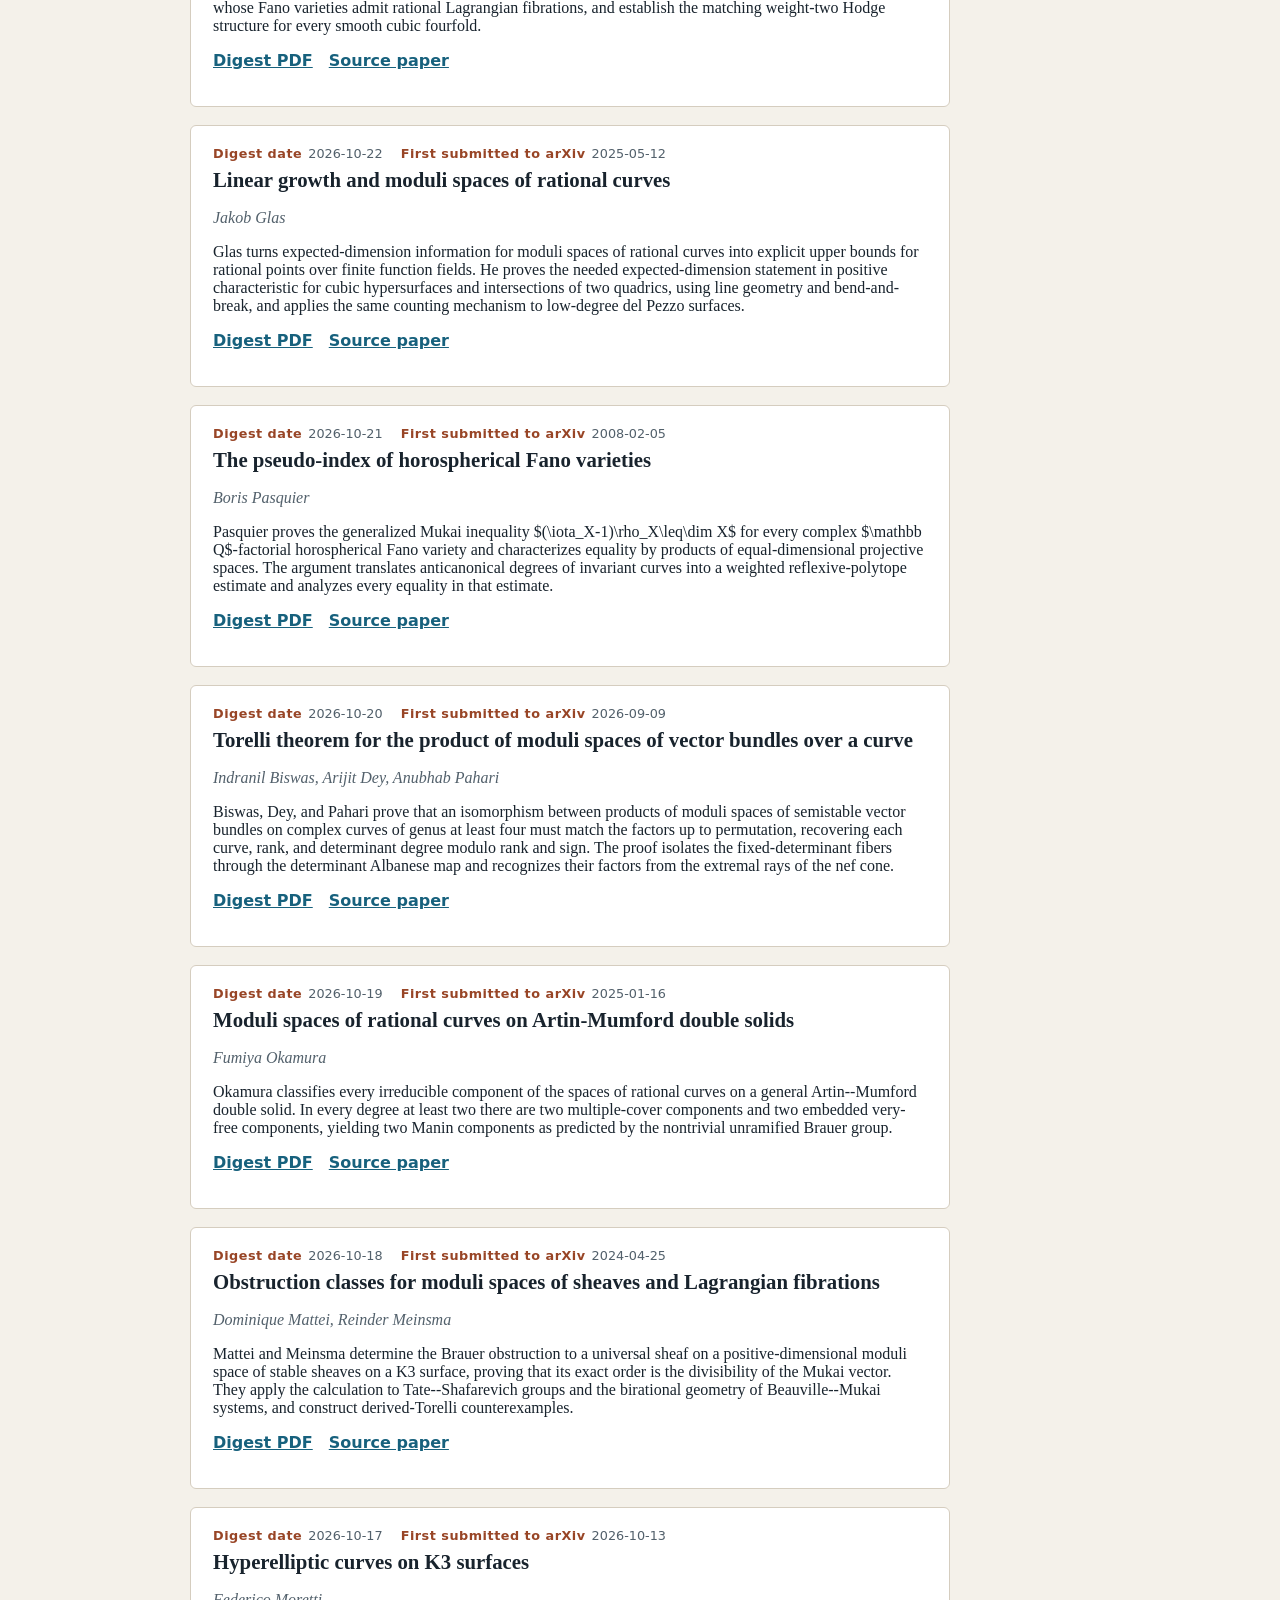
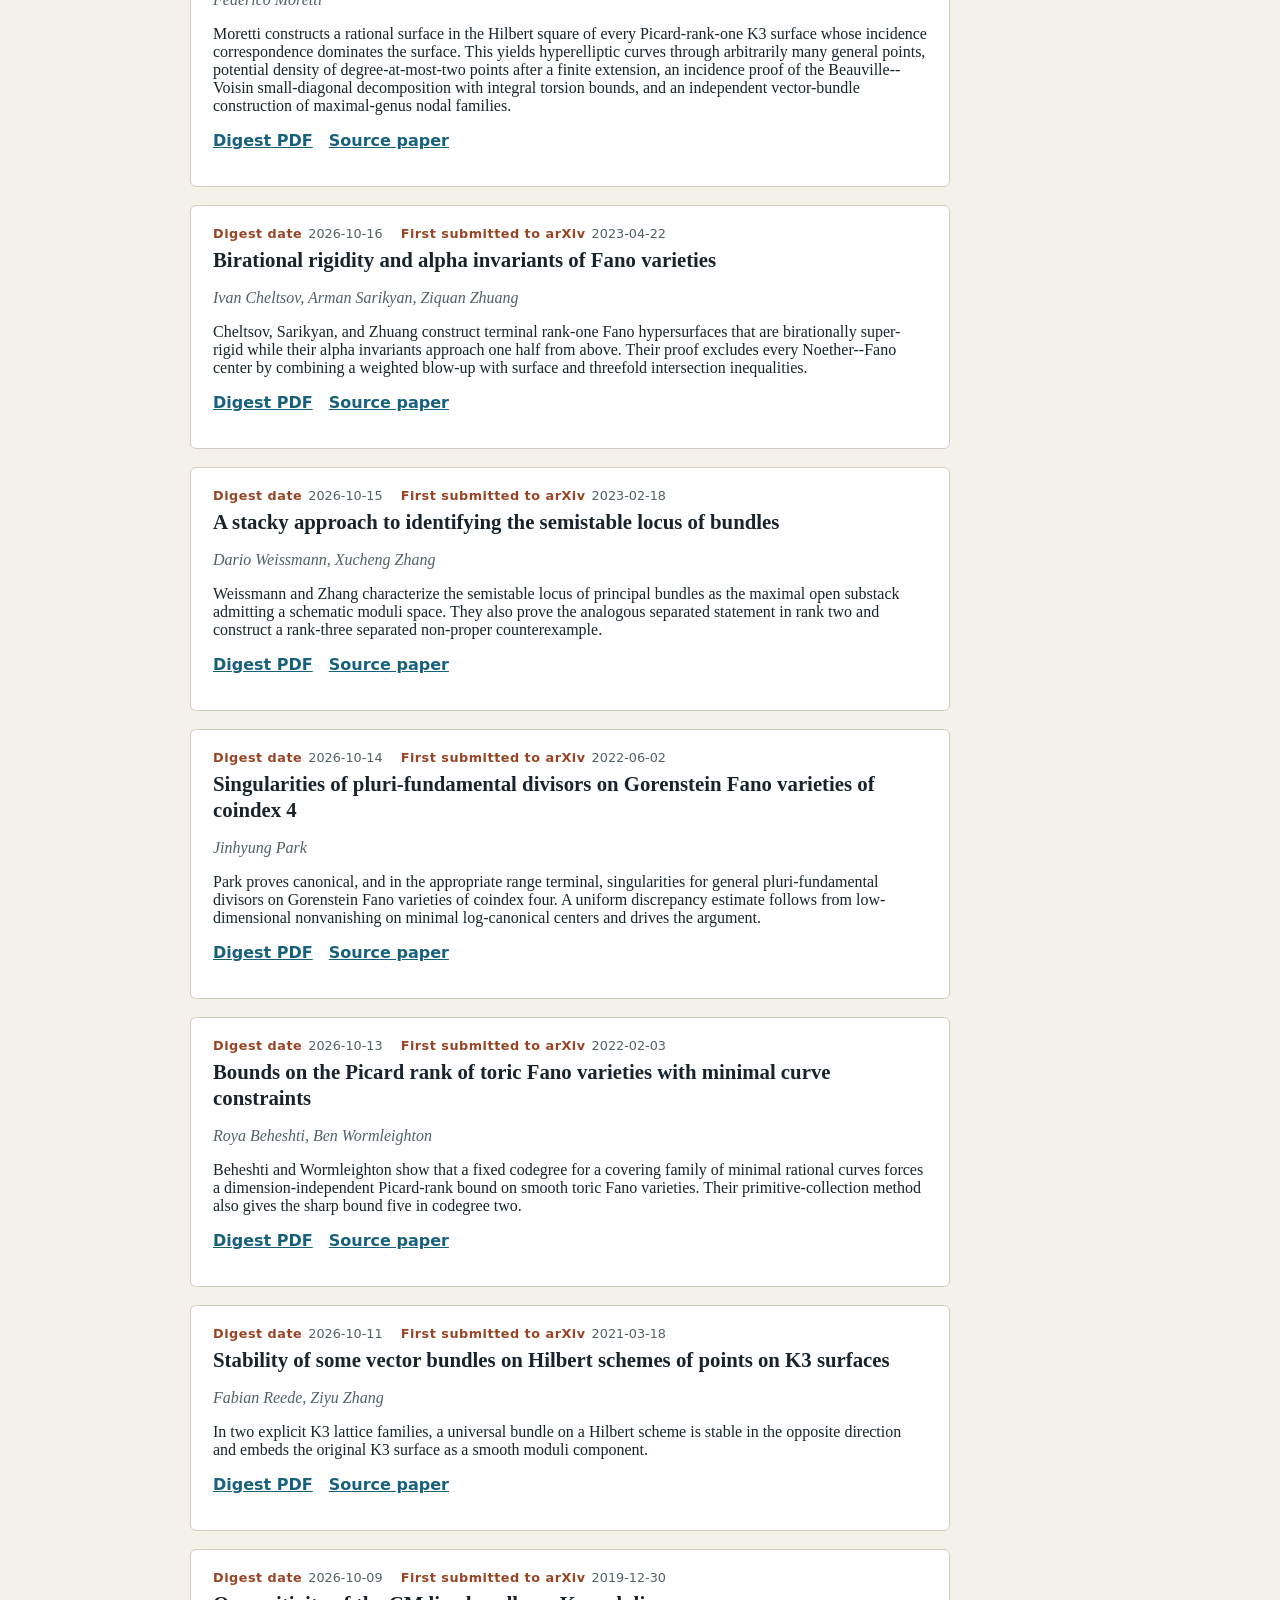
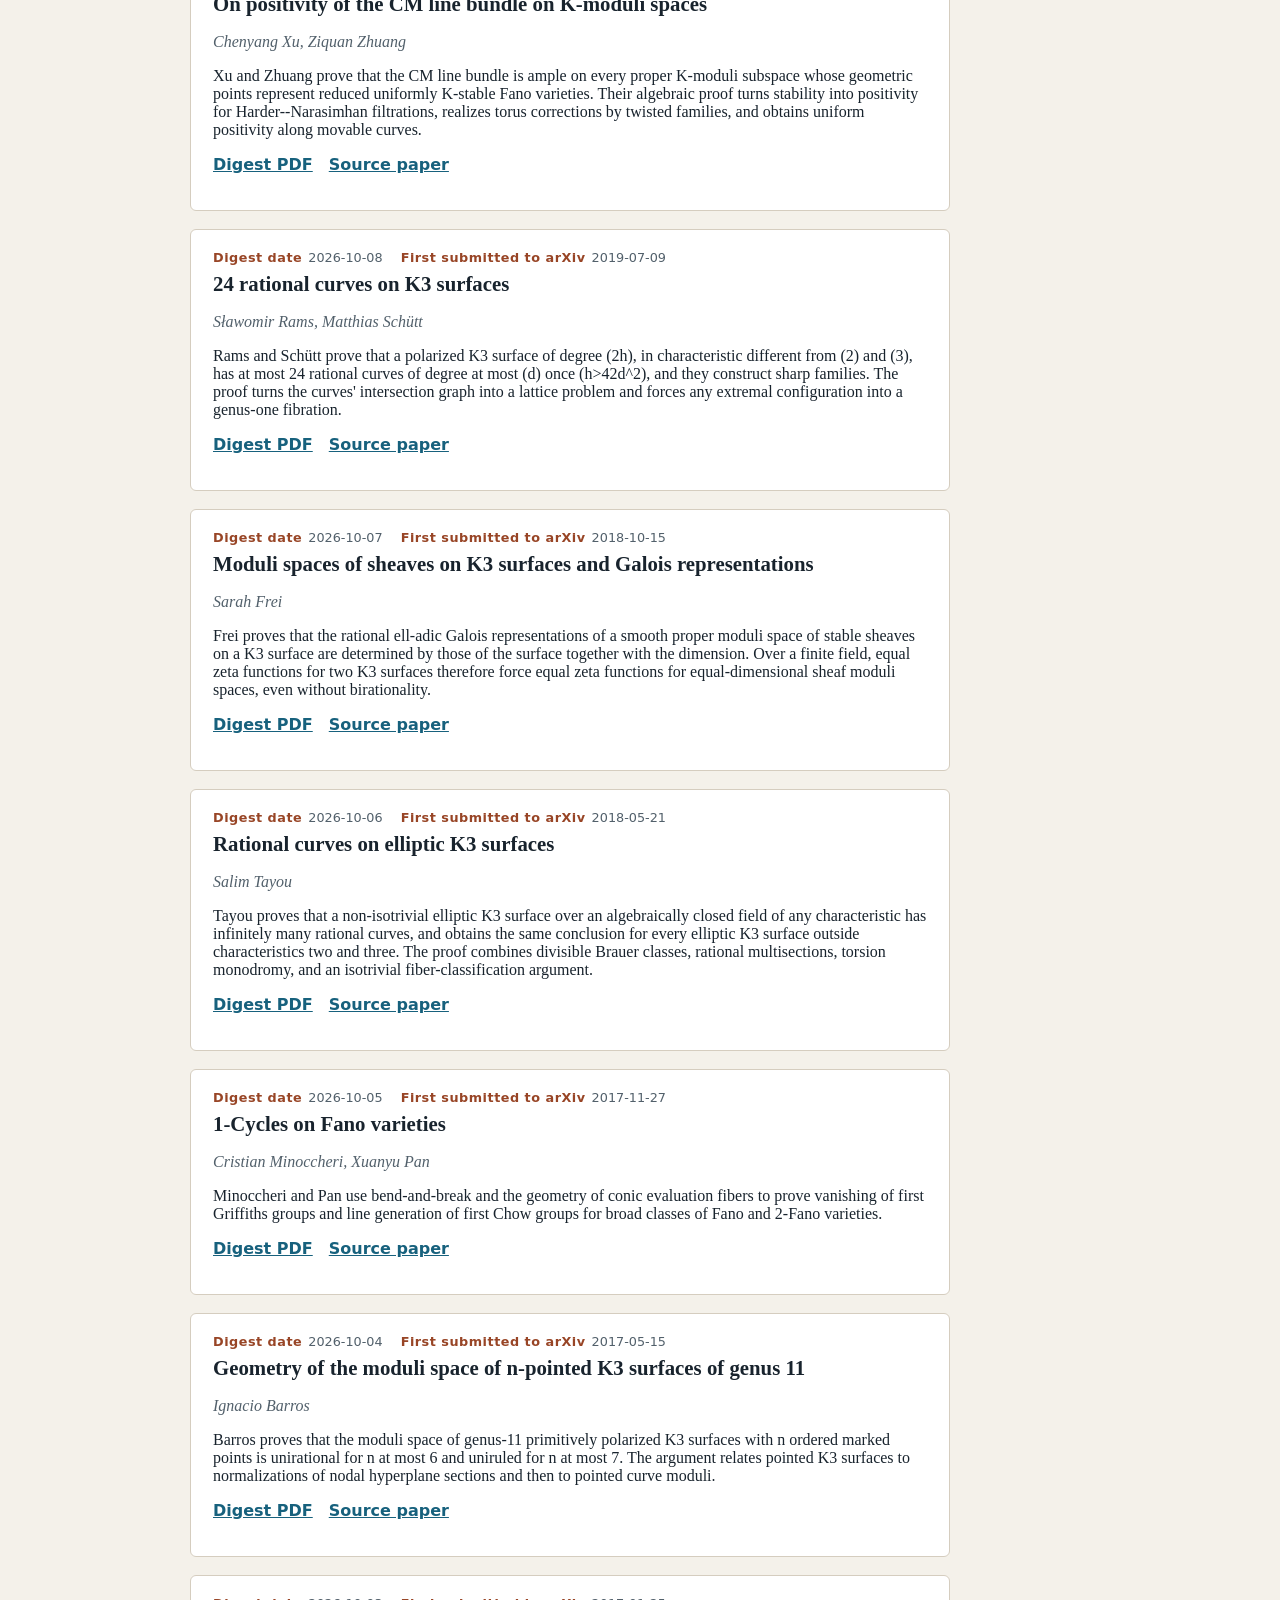
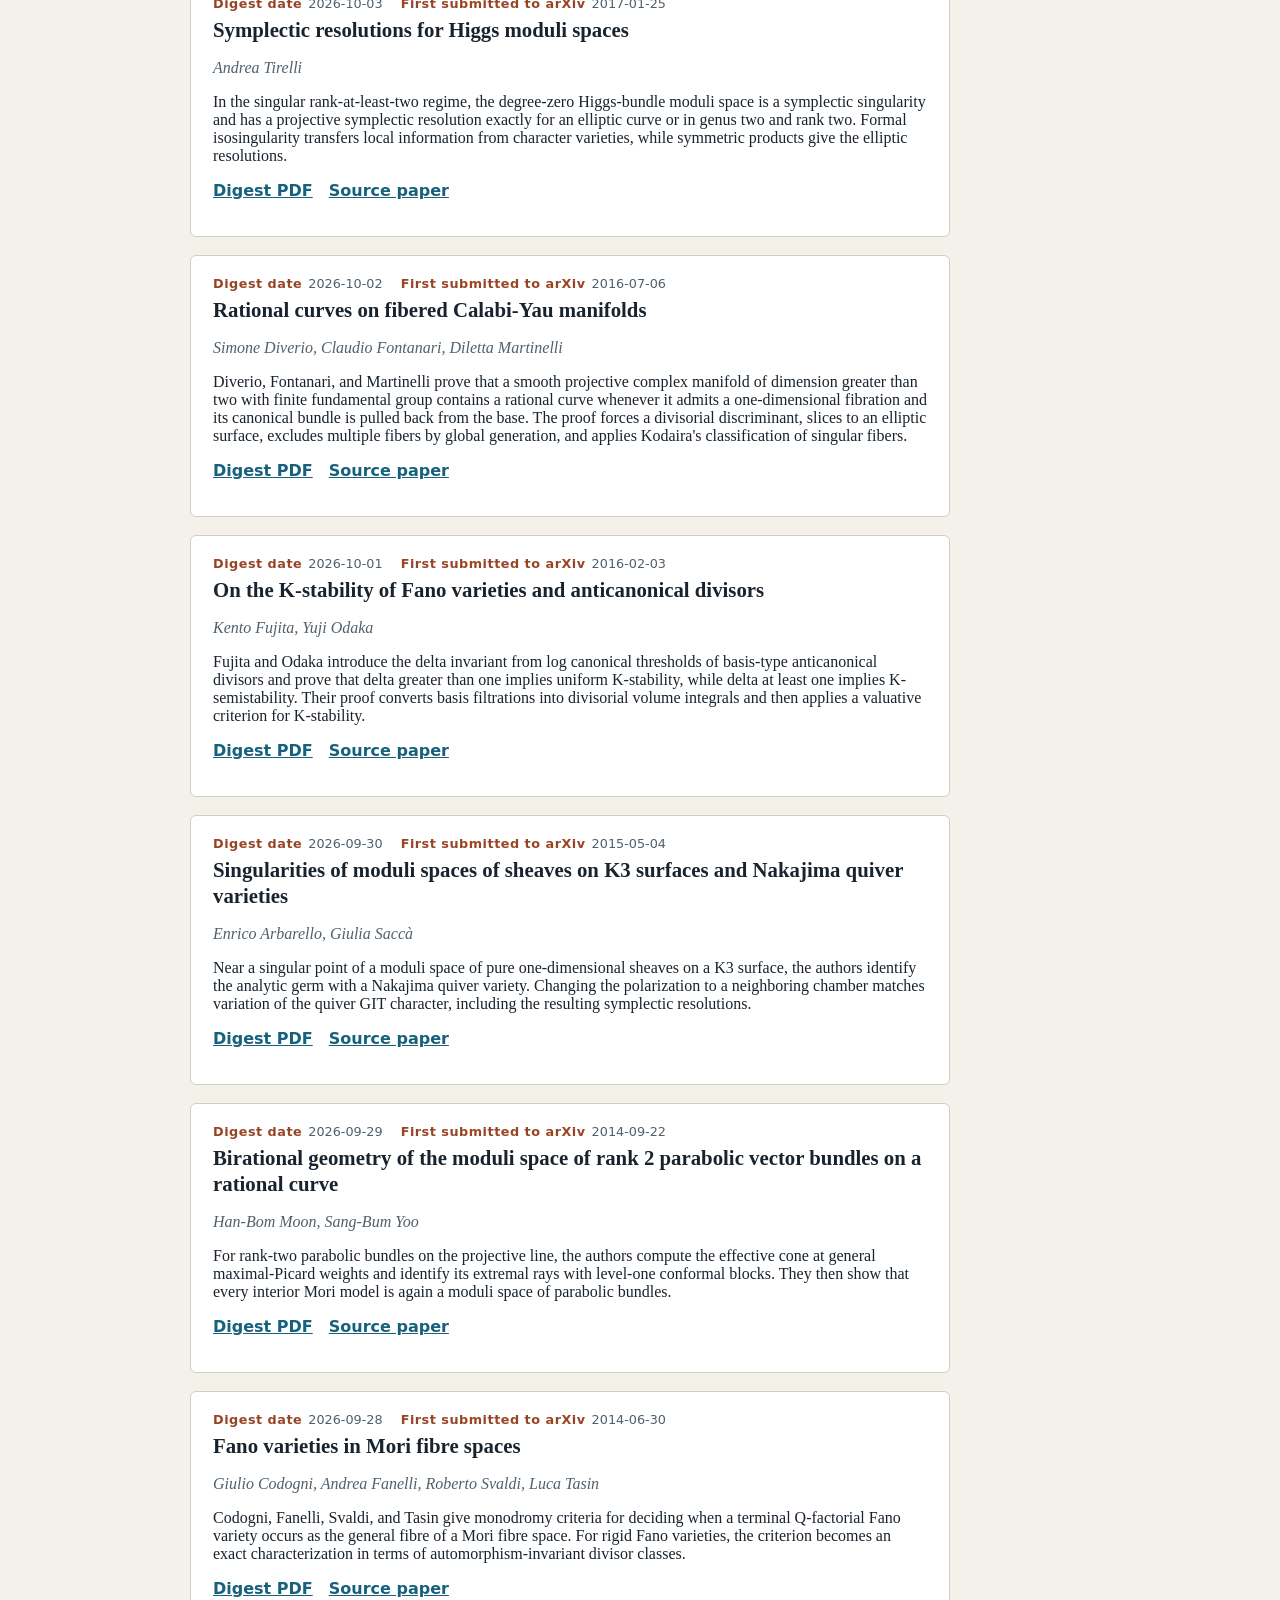
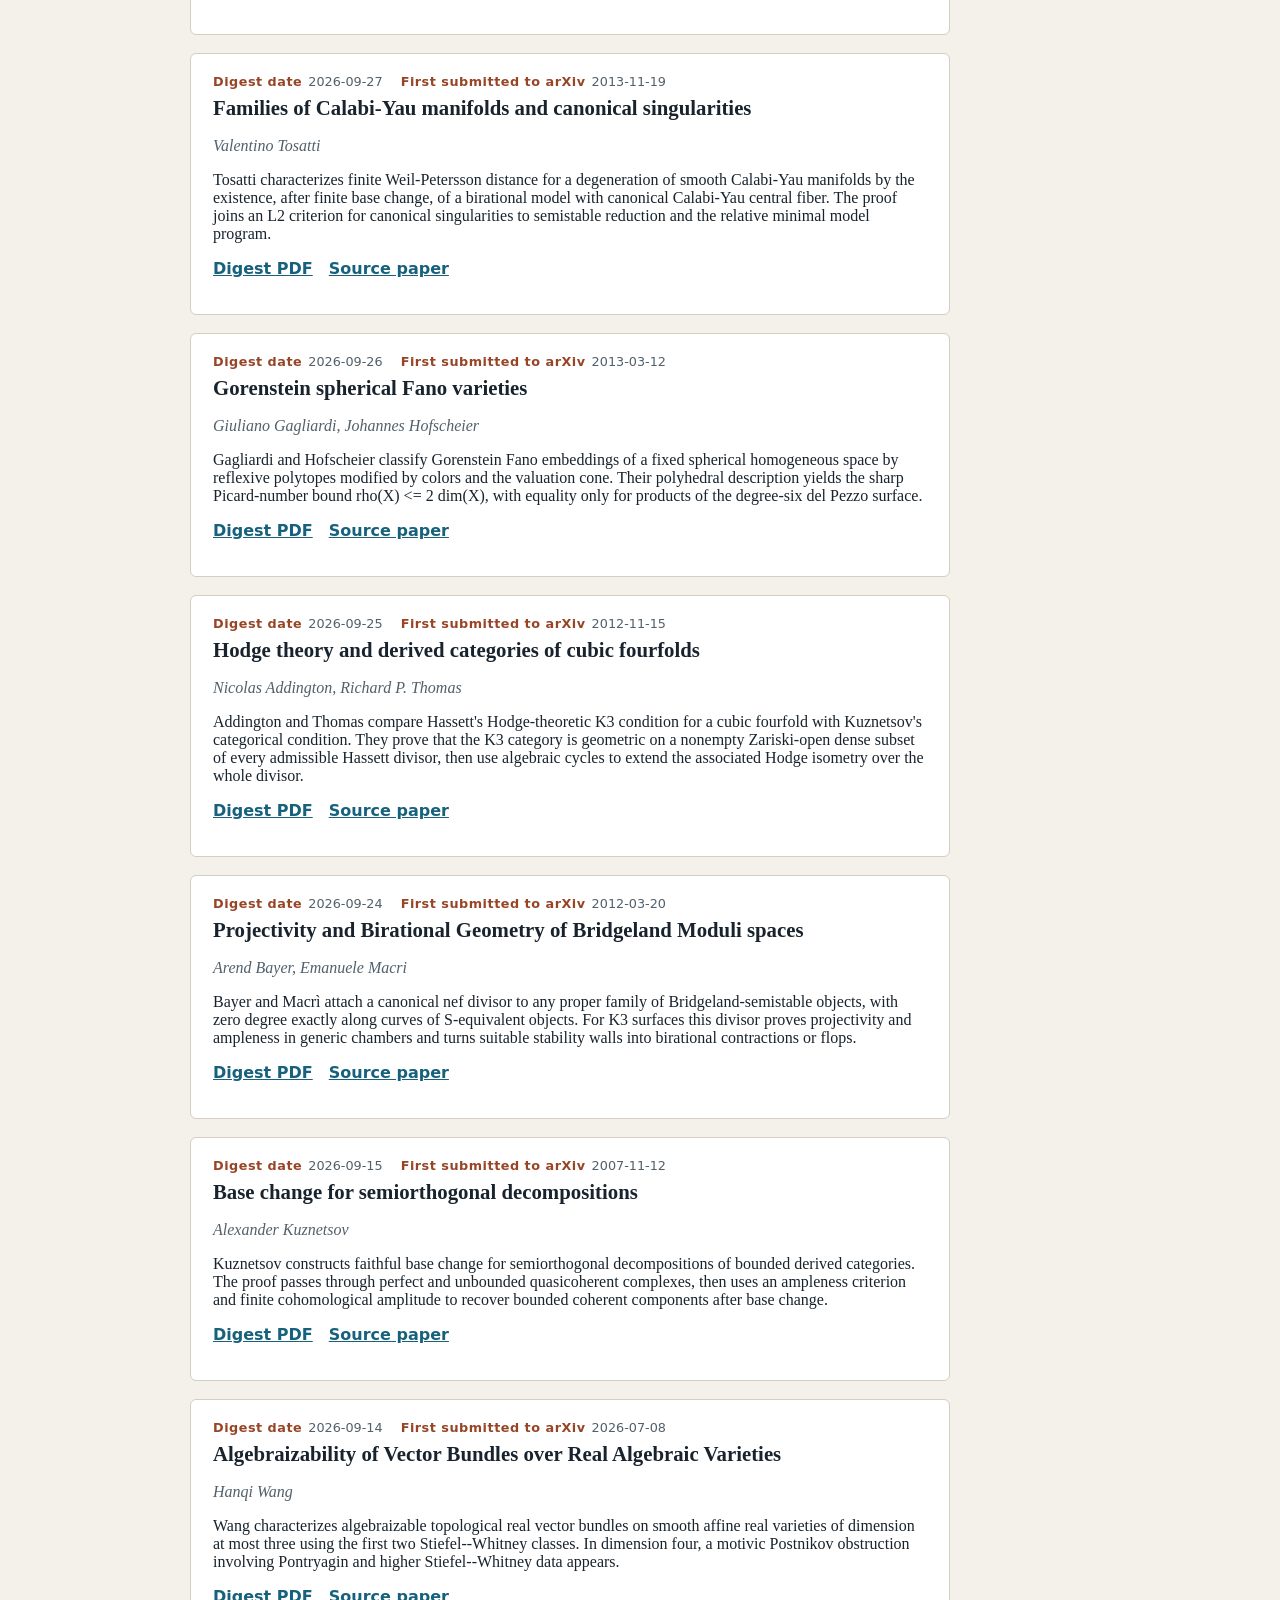
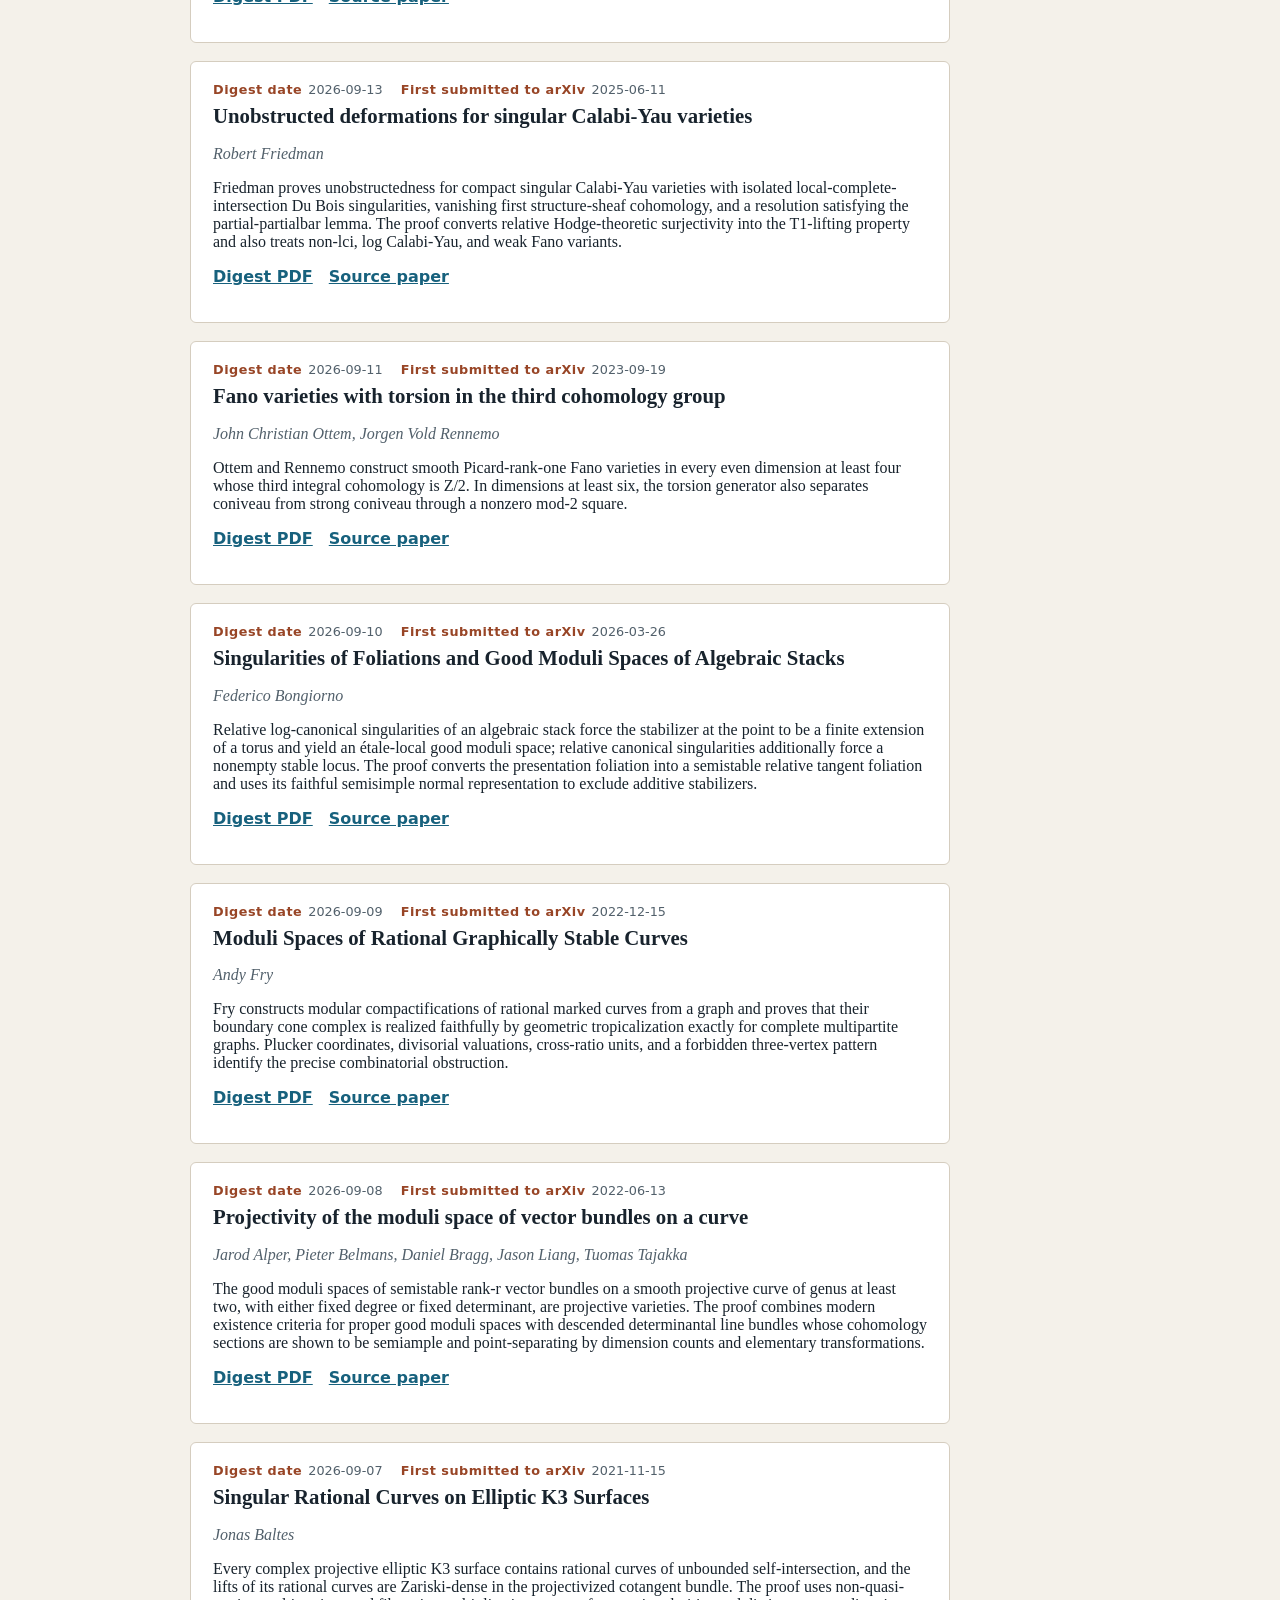
==== commit 95f1ebd0: "Publish digest site for 2026-11-25" ====
--- a/topics/algebraic-geometry.html
+++ b/topics/algebraic-geometry.html
@@ -15,6 +15,16 @@
     <section class="digest-list" aria-label="Algebraic geometry digests">
     <article class="digest">
 <dl class="dates">
+<div><dt>Digest date</dt><dd>2026-11-25</dd></div>
+<div><dt>First submitted to arXiv</dt><dd>2026-11-23</dd></div>
+</dl>
+<h2>Free rational curves on singular Fano varieties</h2>
+<p class="authors">Zheng Xu</p>
+<p>Xu proves that the smooth locus of every complex klt Fano variety contains a free rational curve, hence is rationally connected. The proof constructs logarithmically free curves on rooted resolutions and carries them through a relative MMP by attaching and smoothing vertical teeth at divisorial contractions.</p>
+<p class="links"><a href="../digests/2026-11-25-arxiv-2611.30137.pdf">Digest PDF</a> <a href="http://arxiv.org/abs/2611.30137v1">Source paper</a></p>
+</article>
+<article class="digest">
+<dl class="dates">
 <div><dt>Digest date</dt><dd>2026-11-24</dd></div>
 <div><dt>First submitted to arXiv</dt><dd>2007-04-24</dd></div>
 </dl>
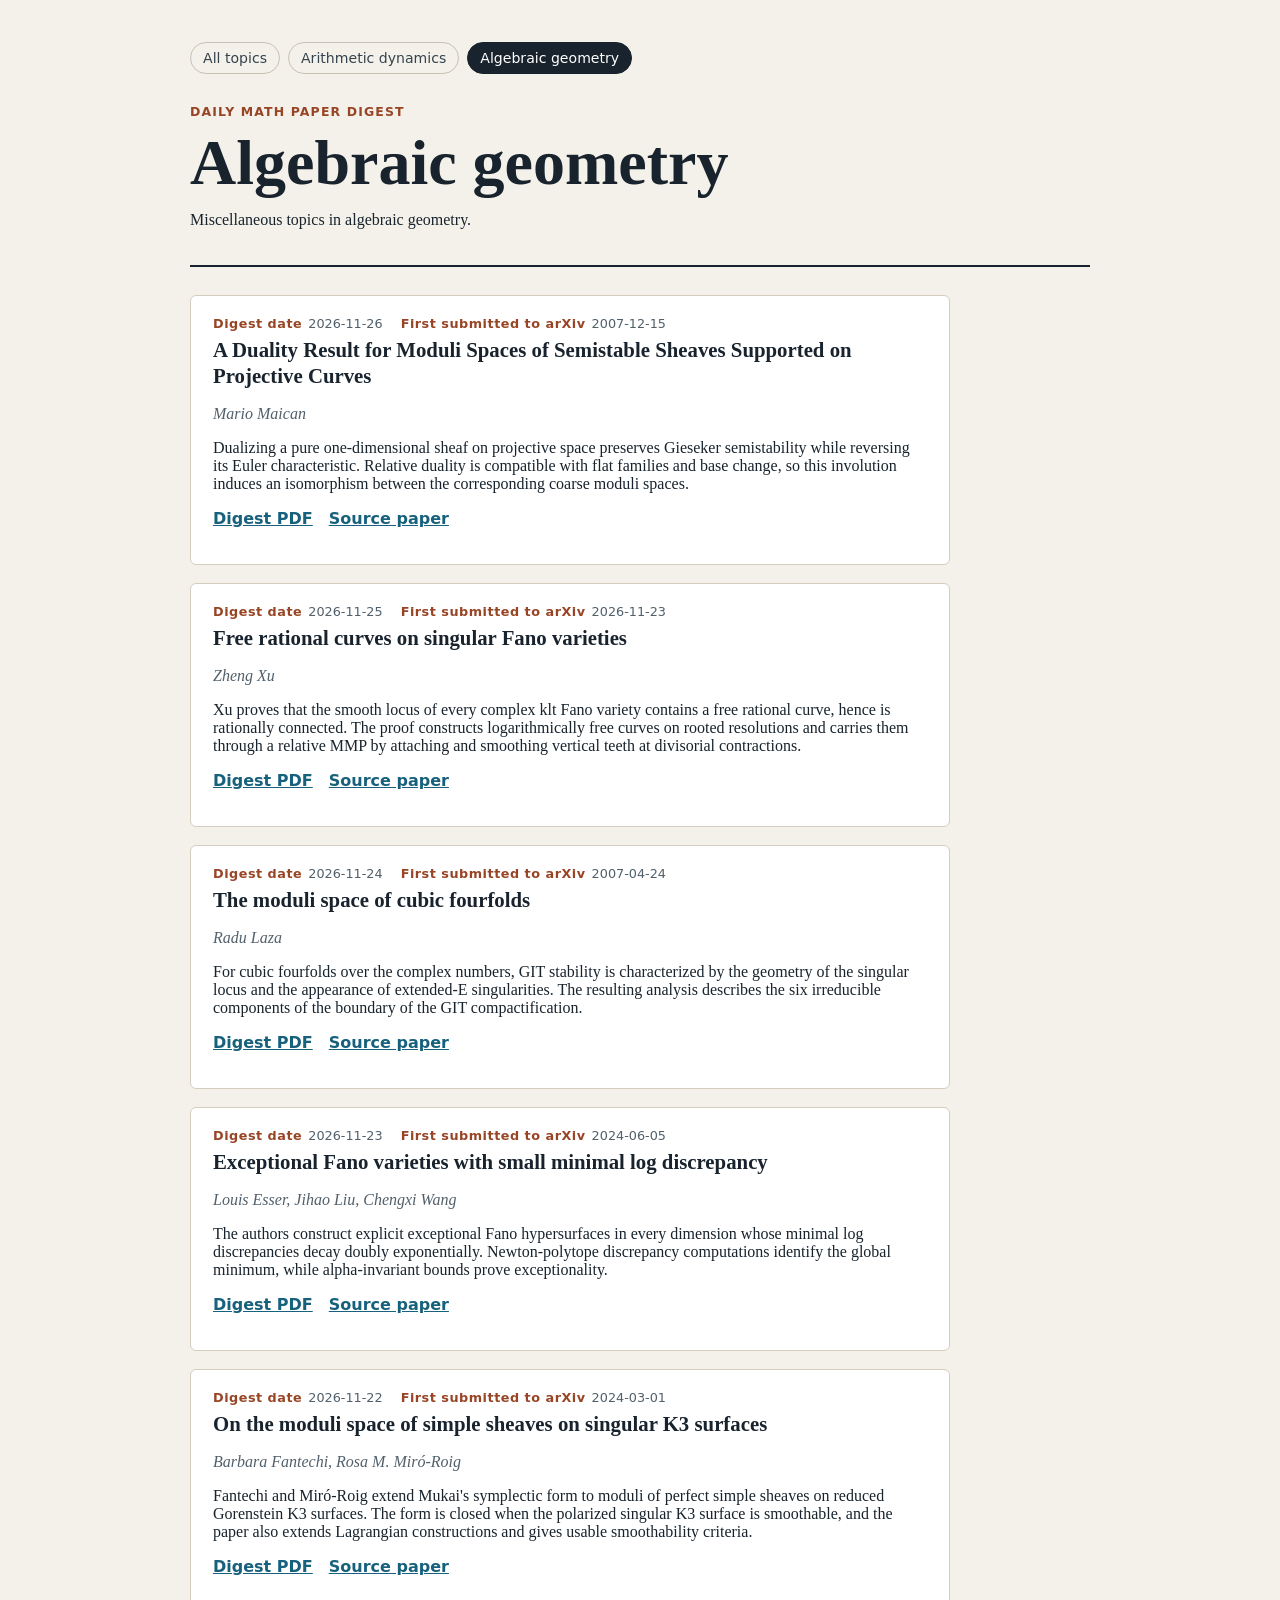
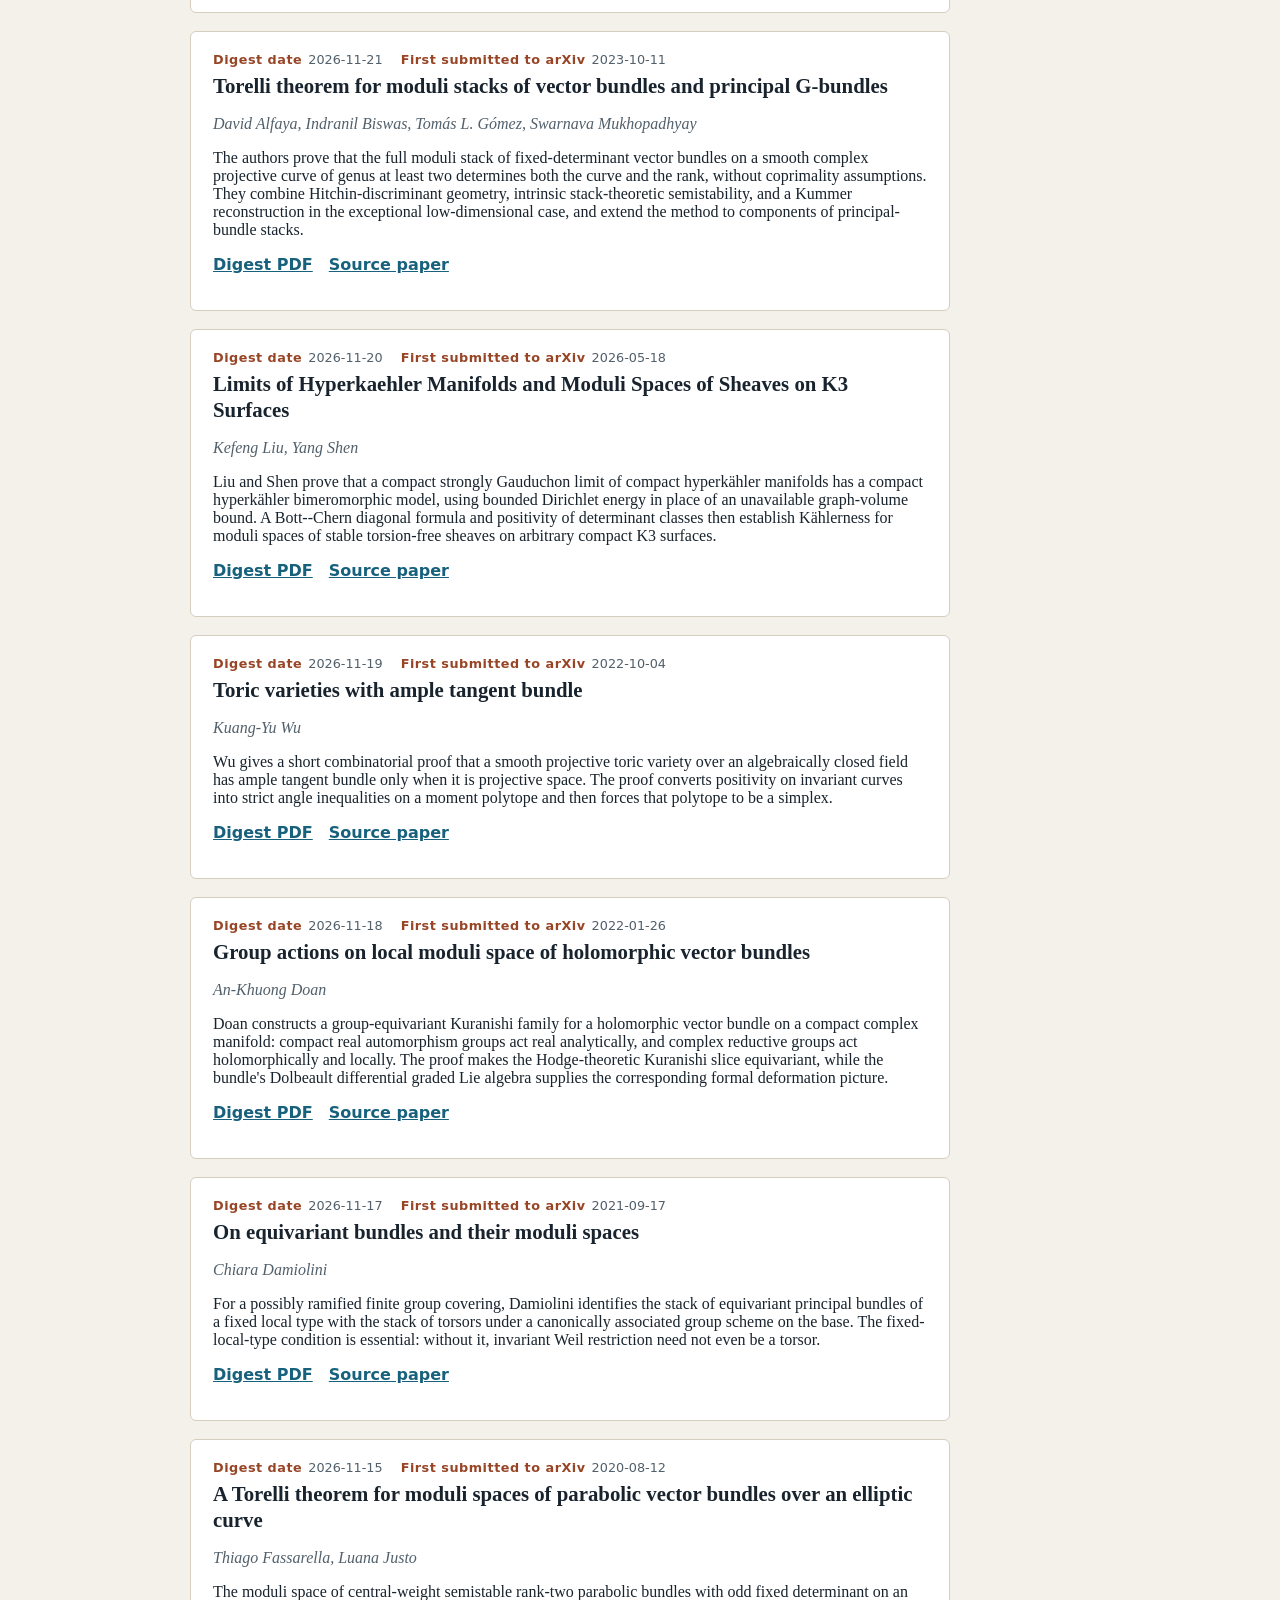
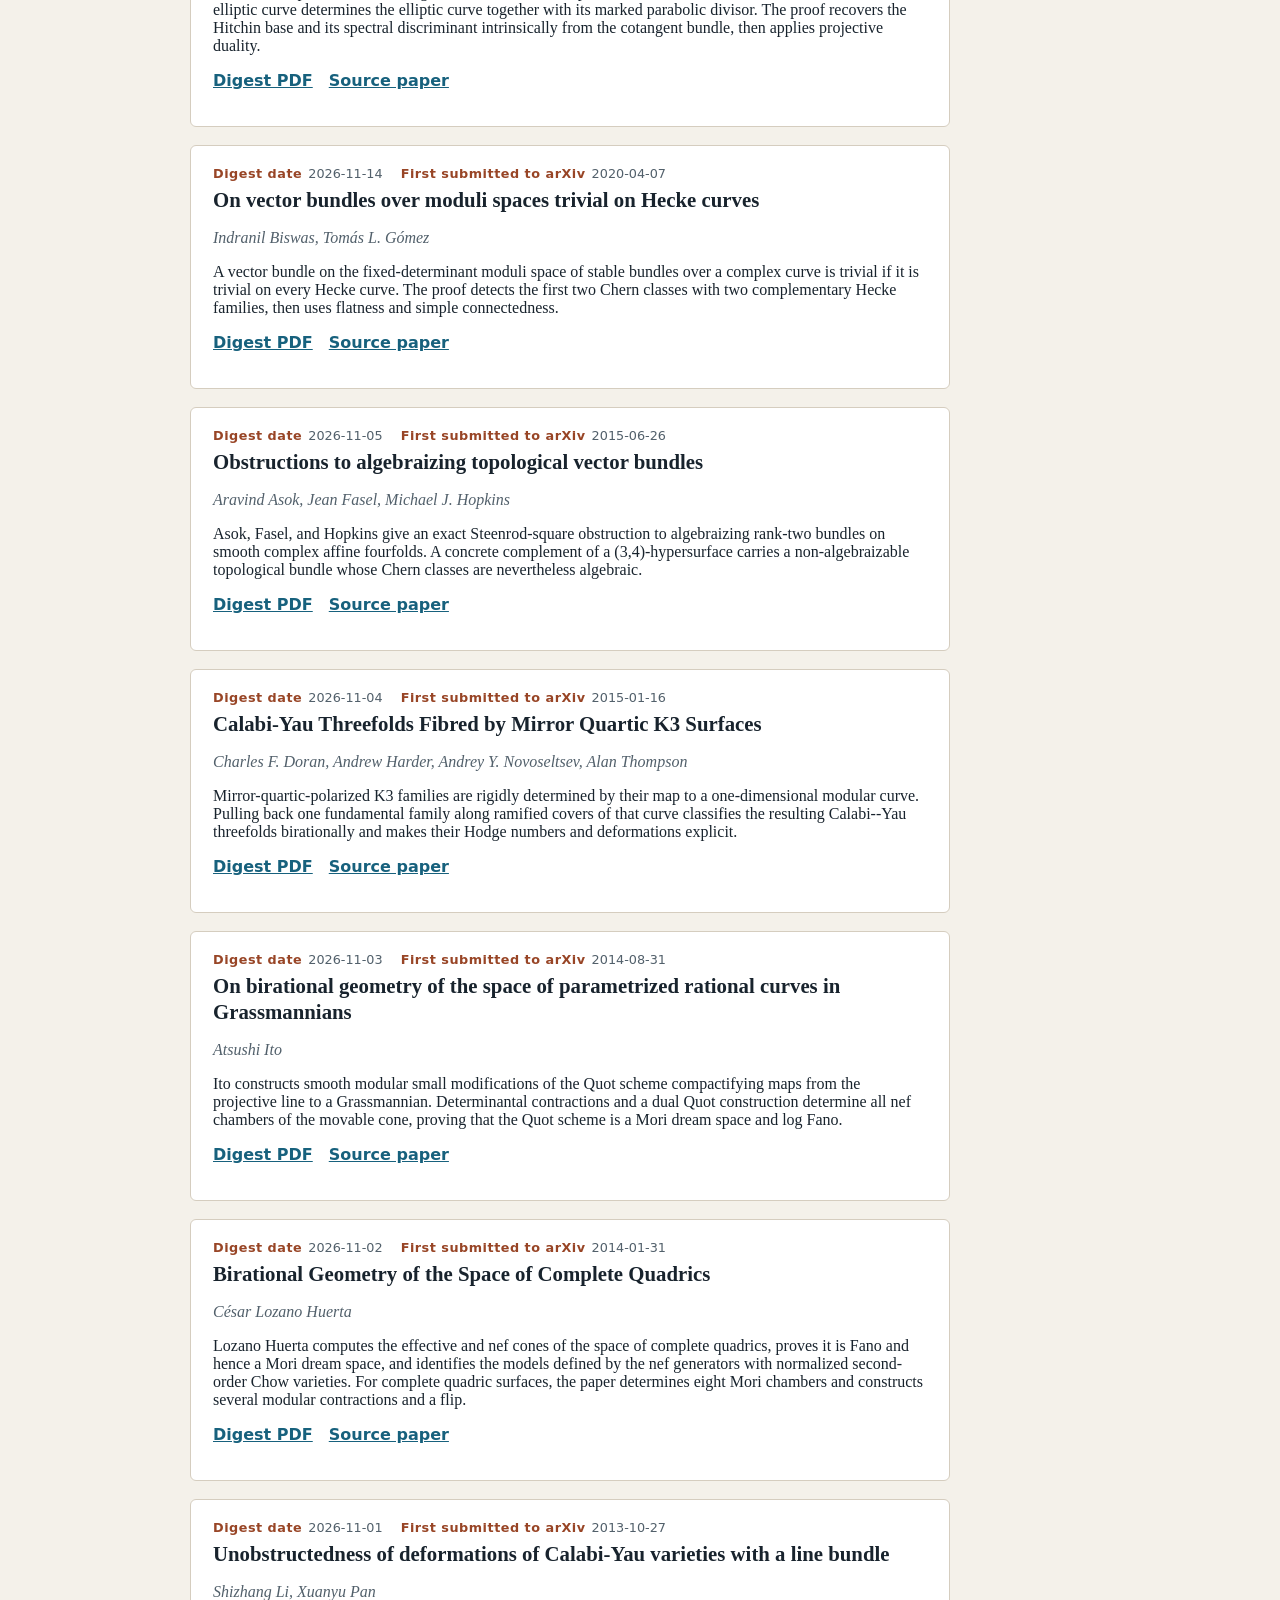
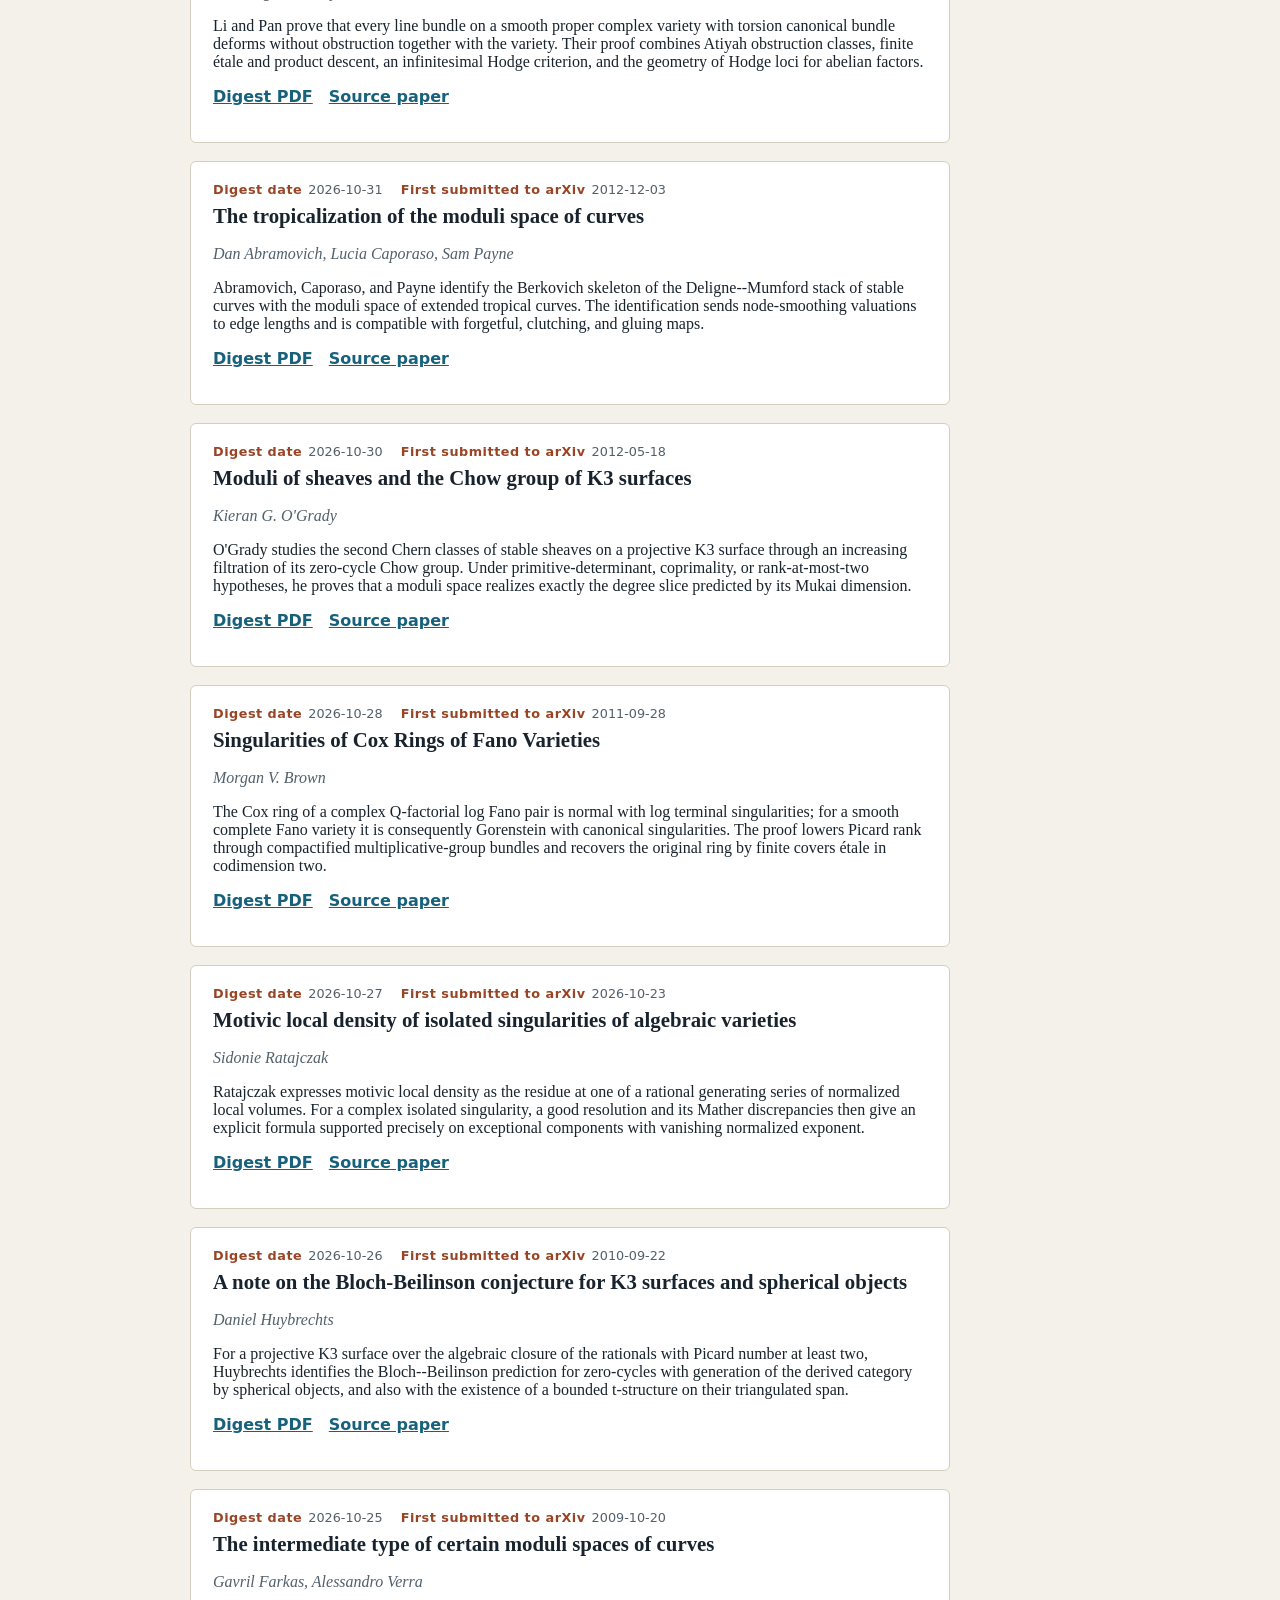
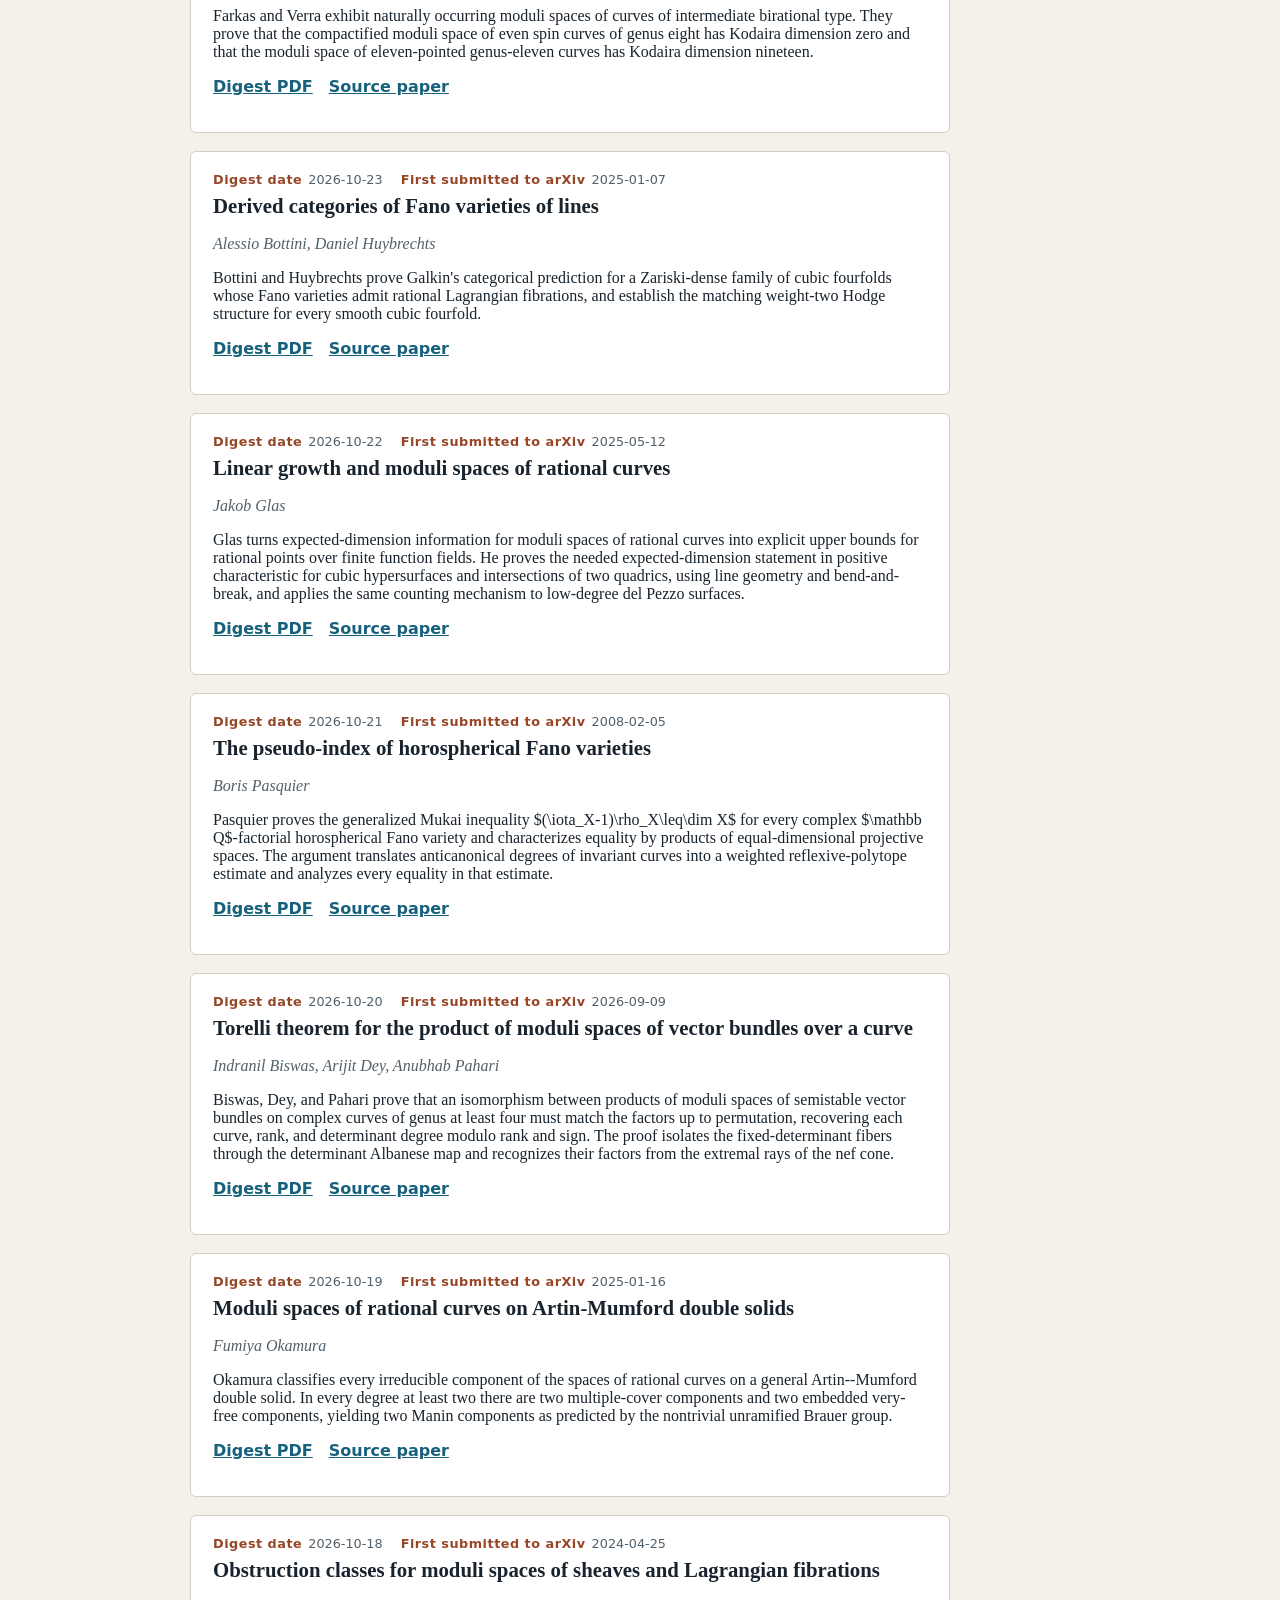
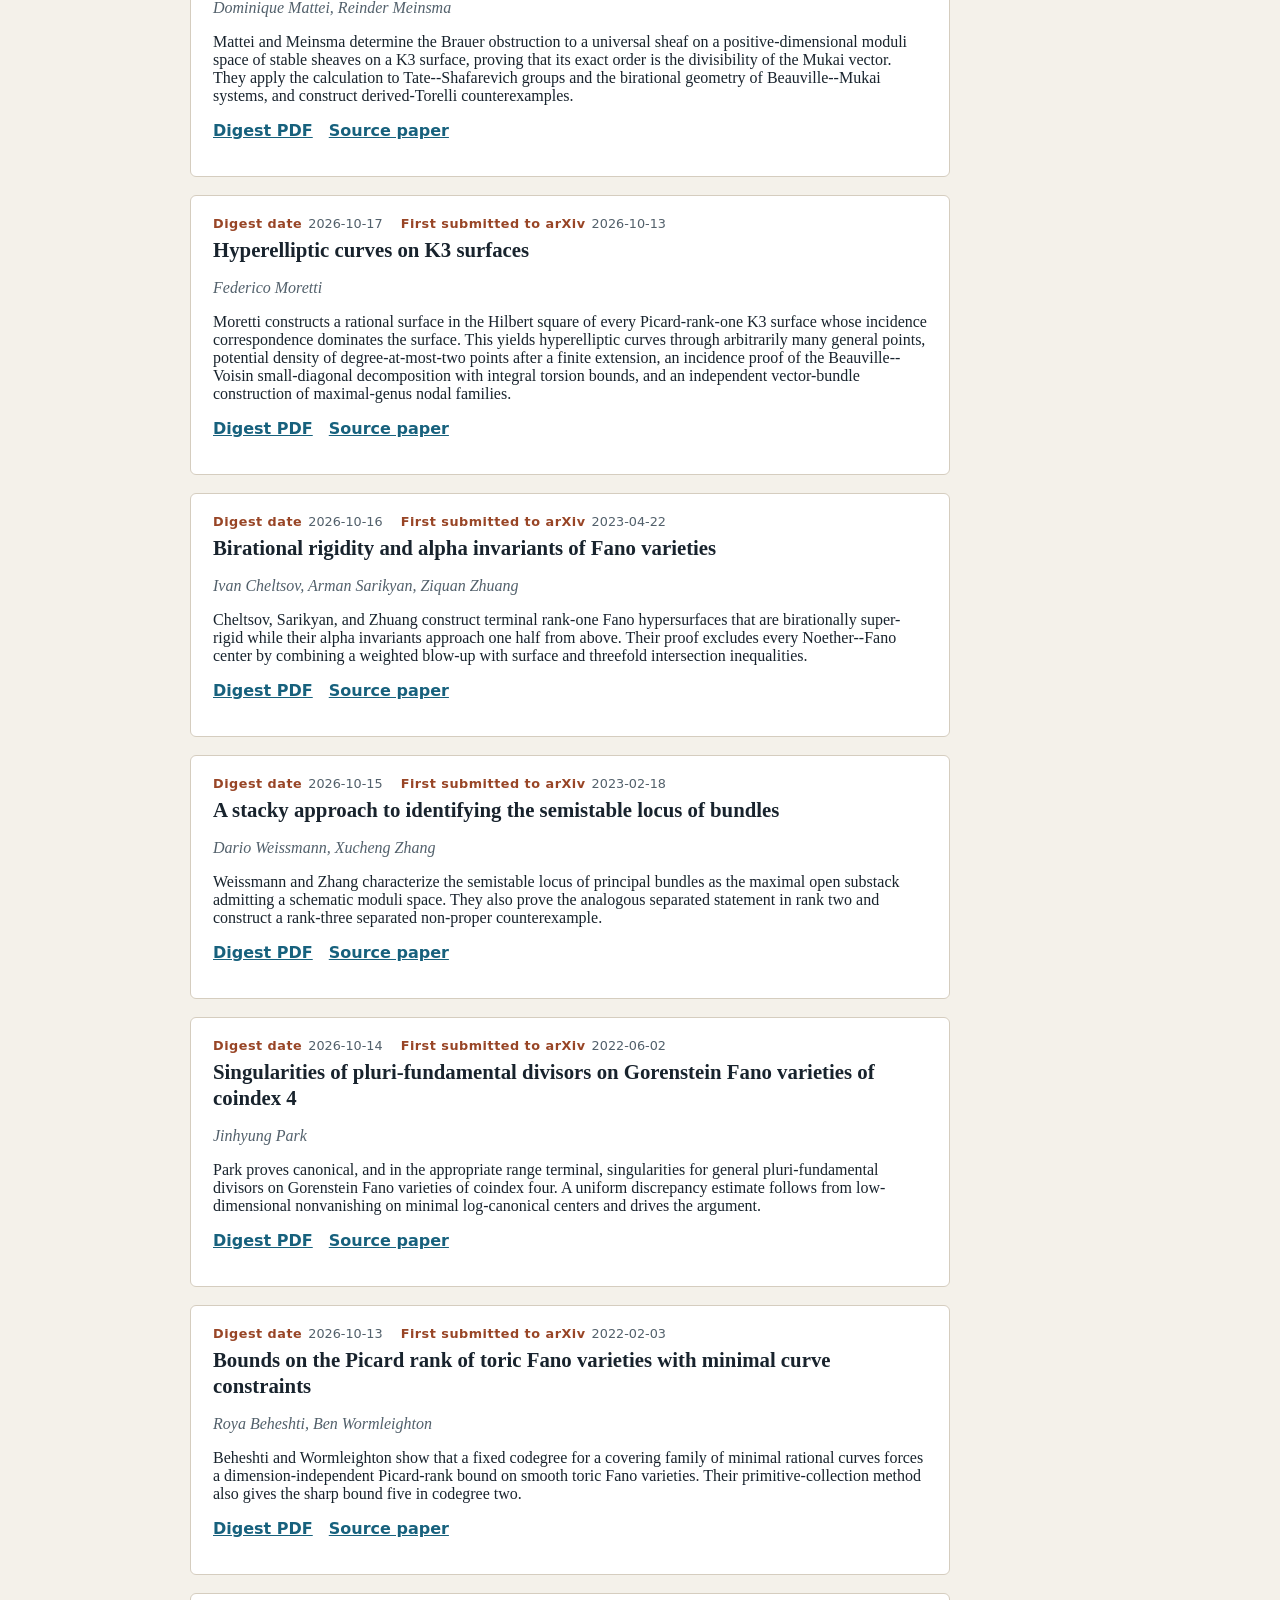
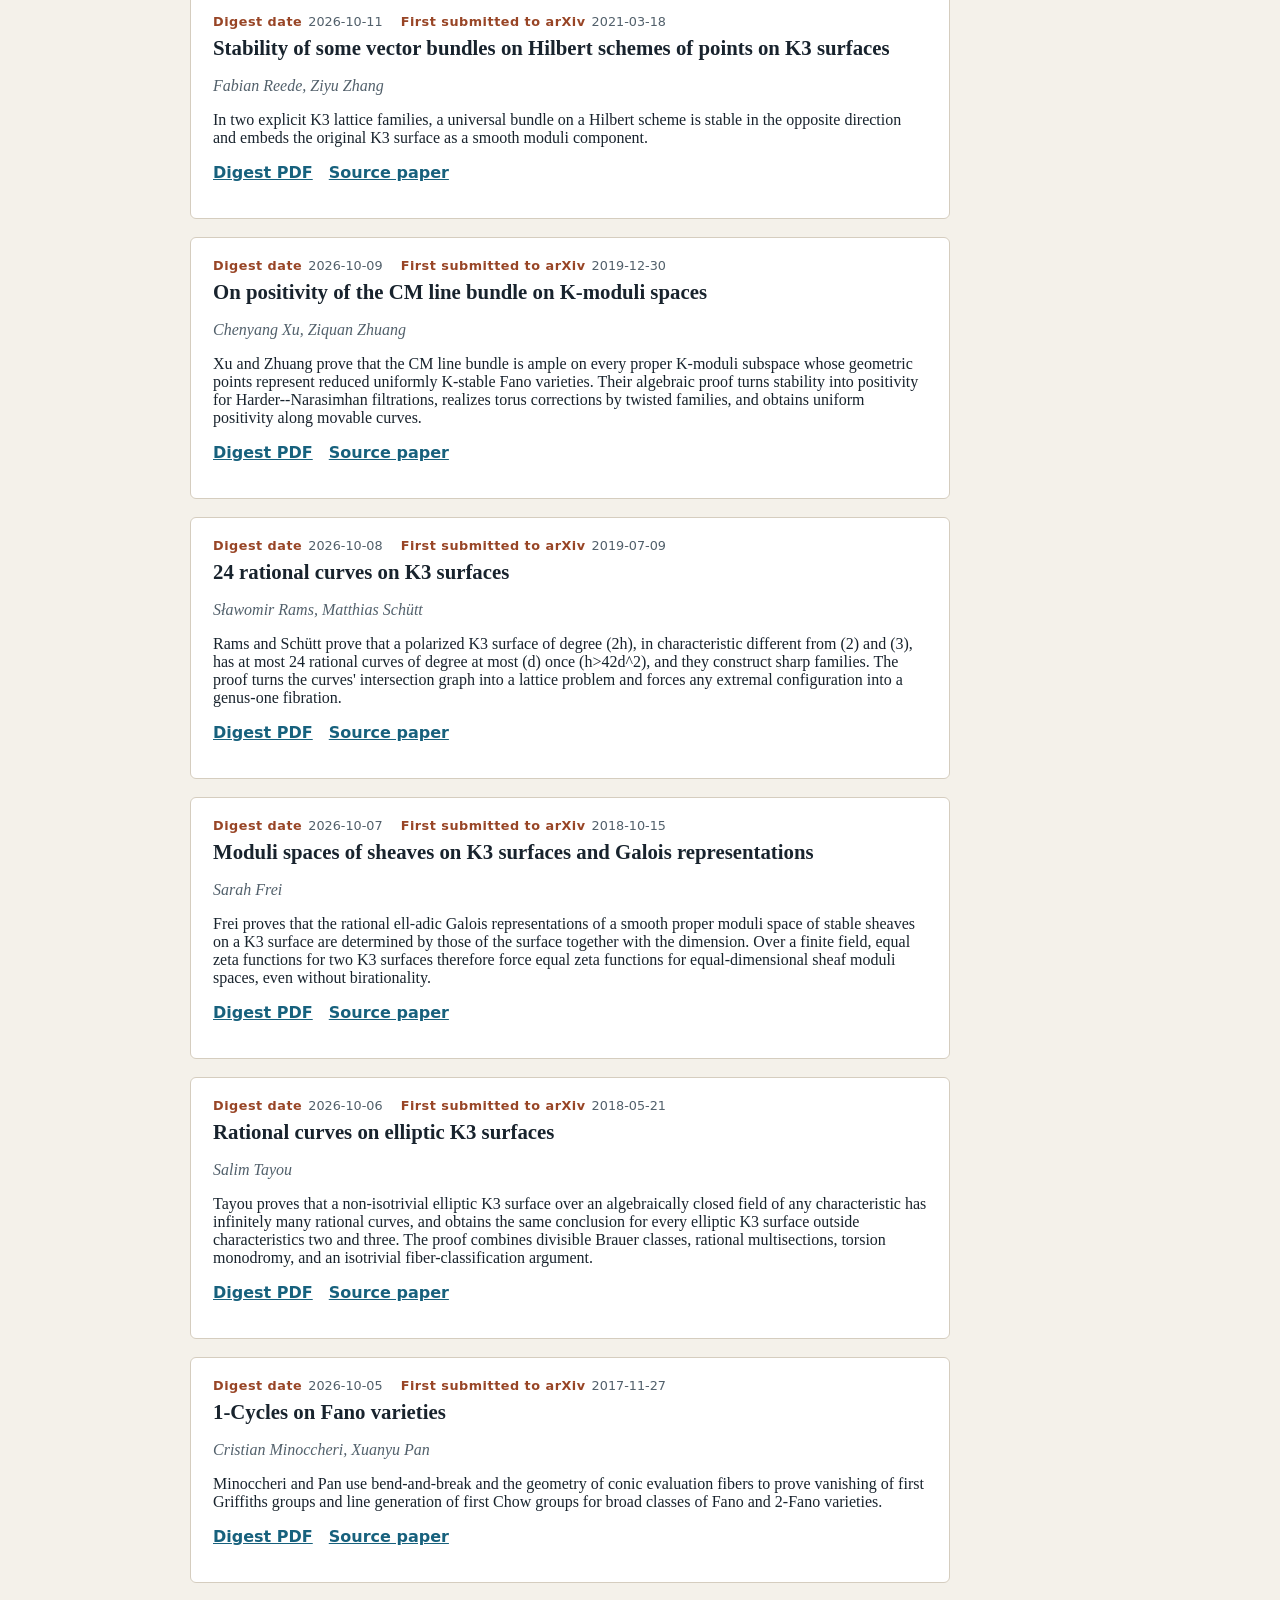
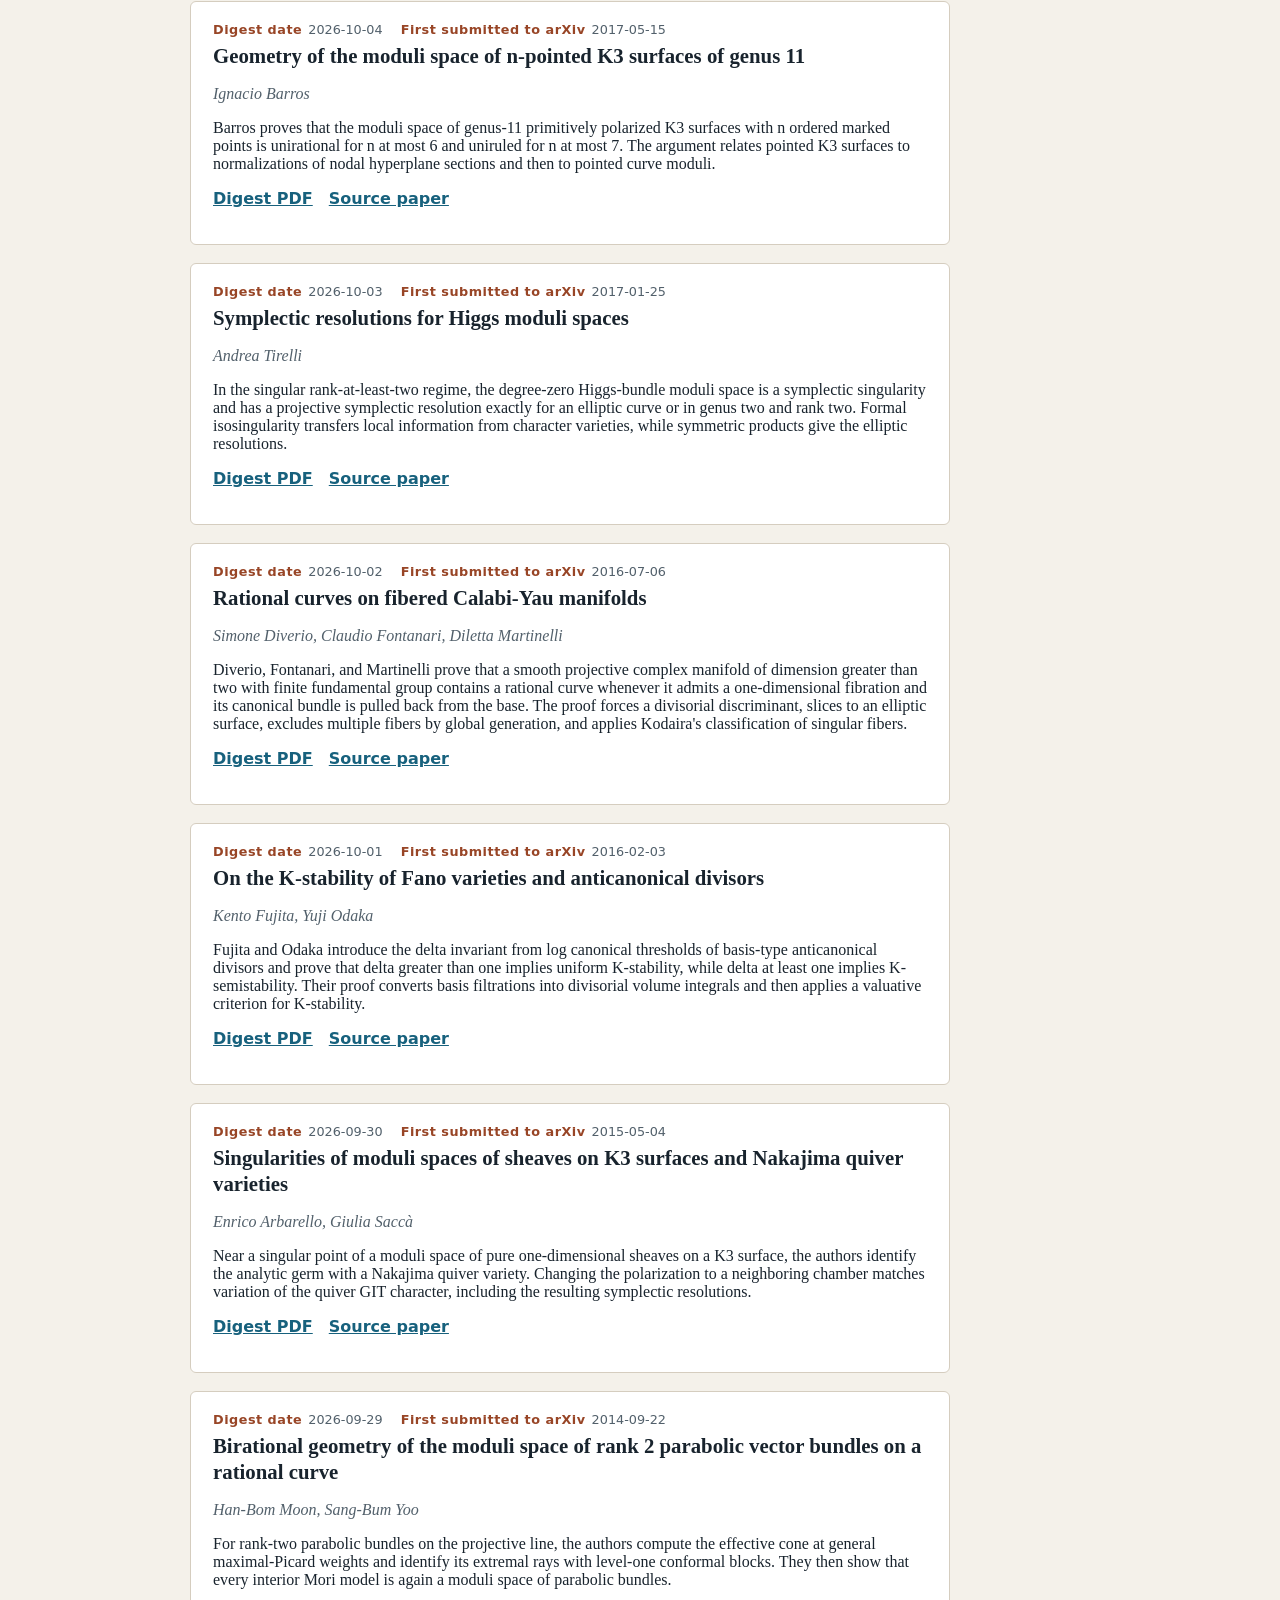
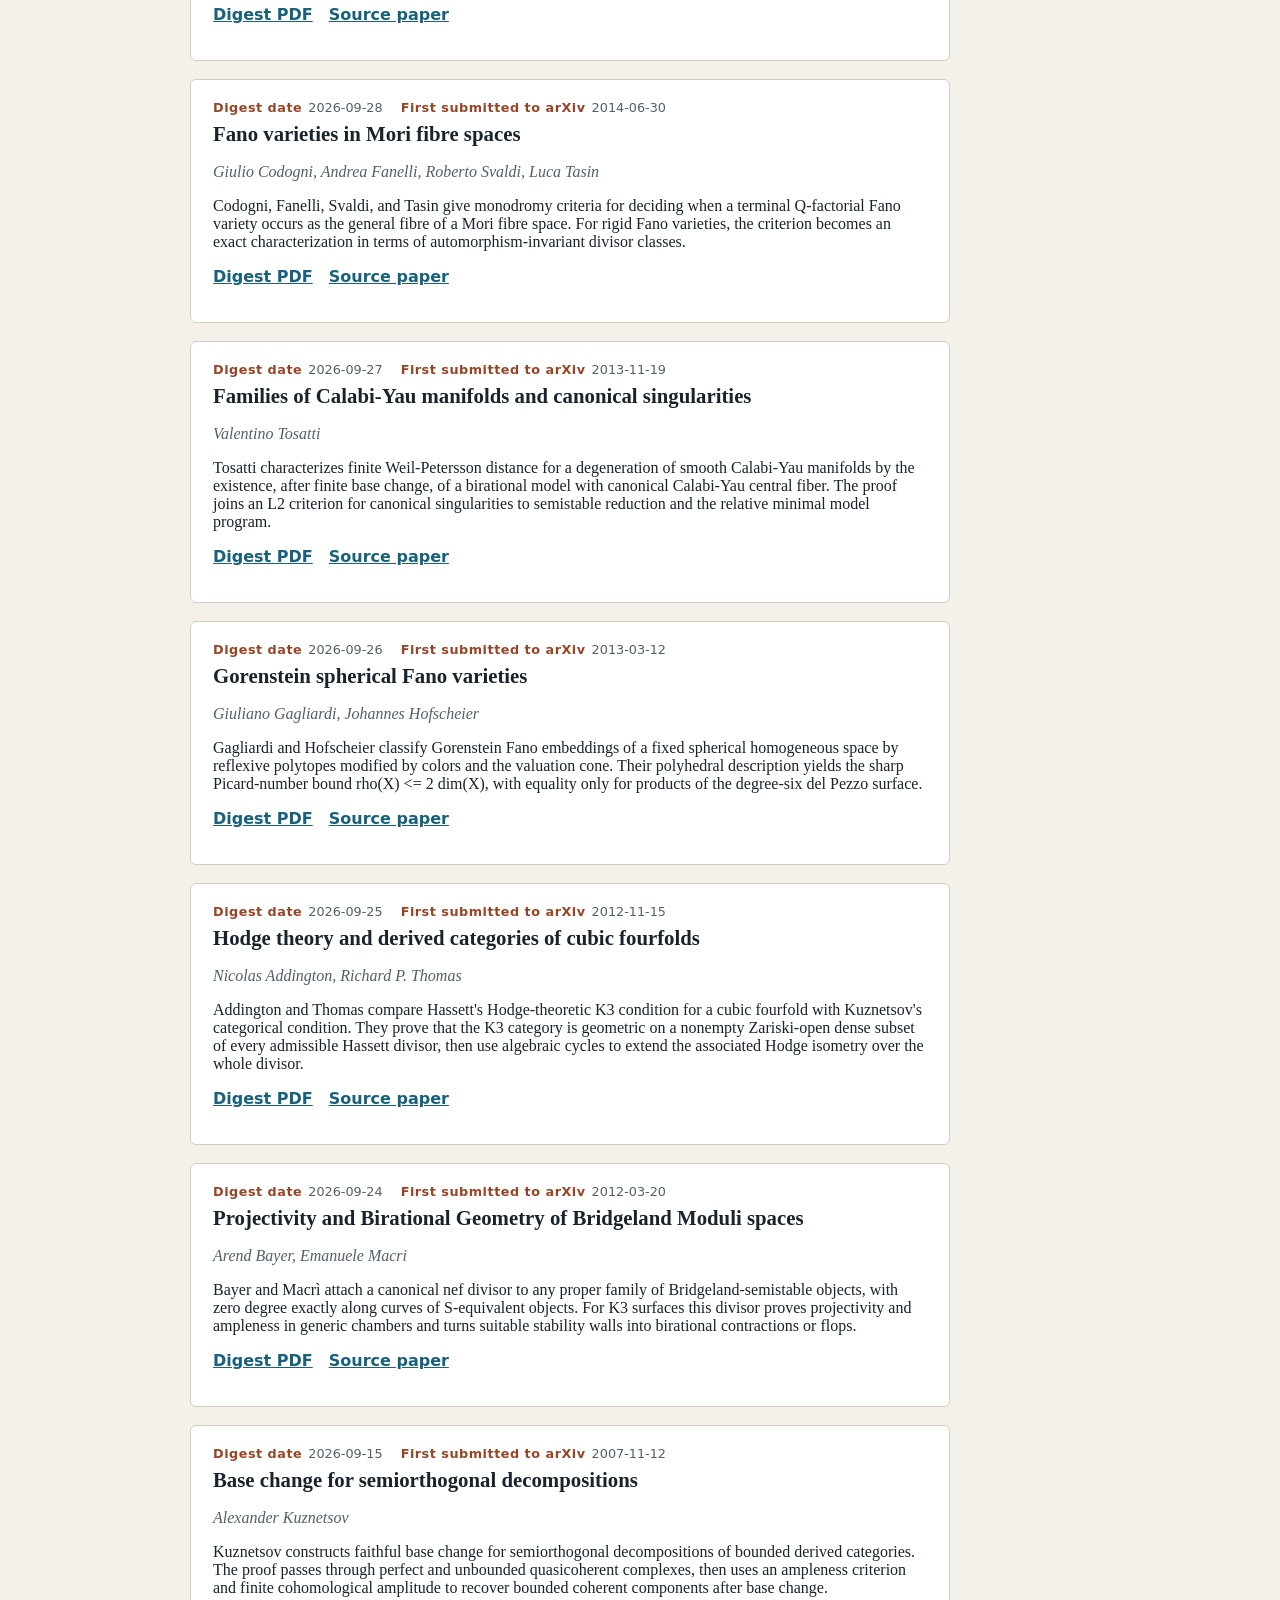
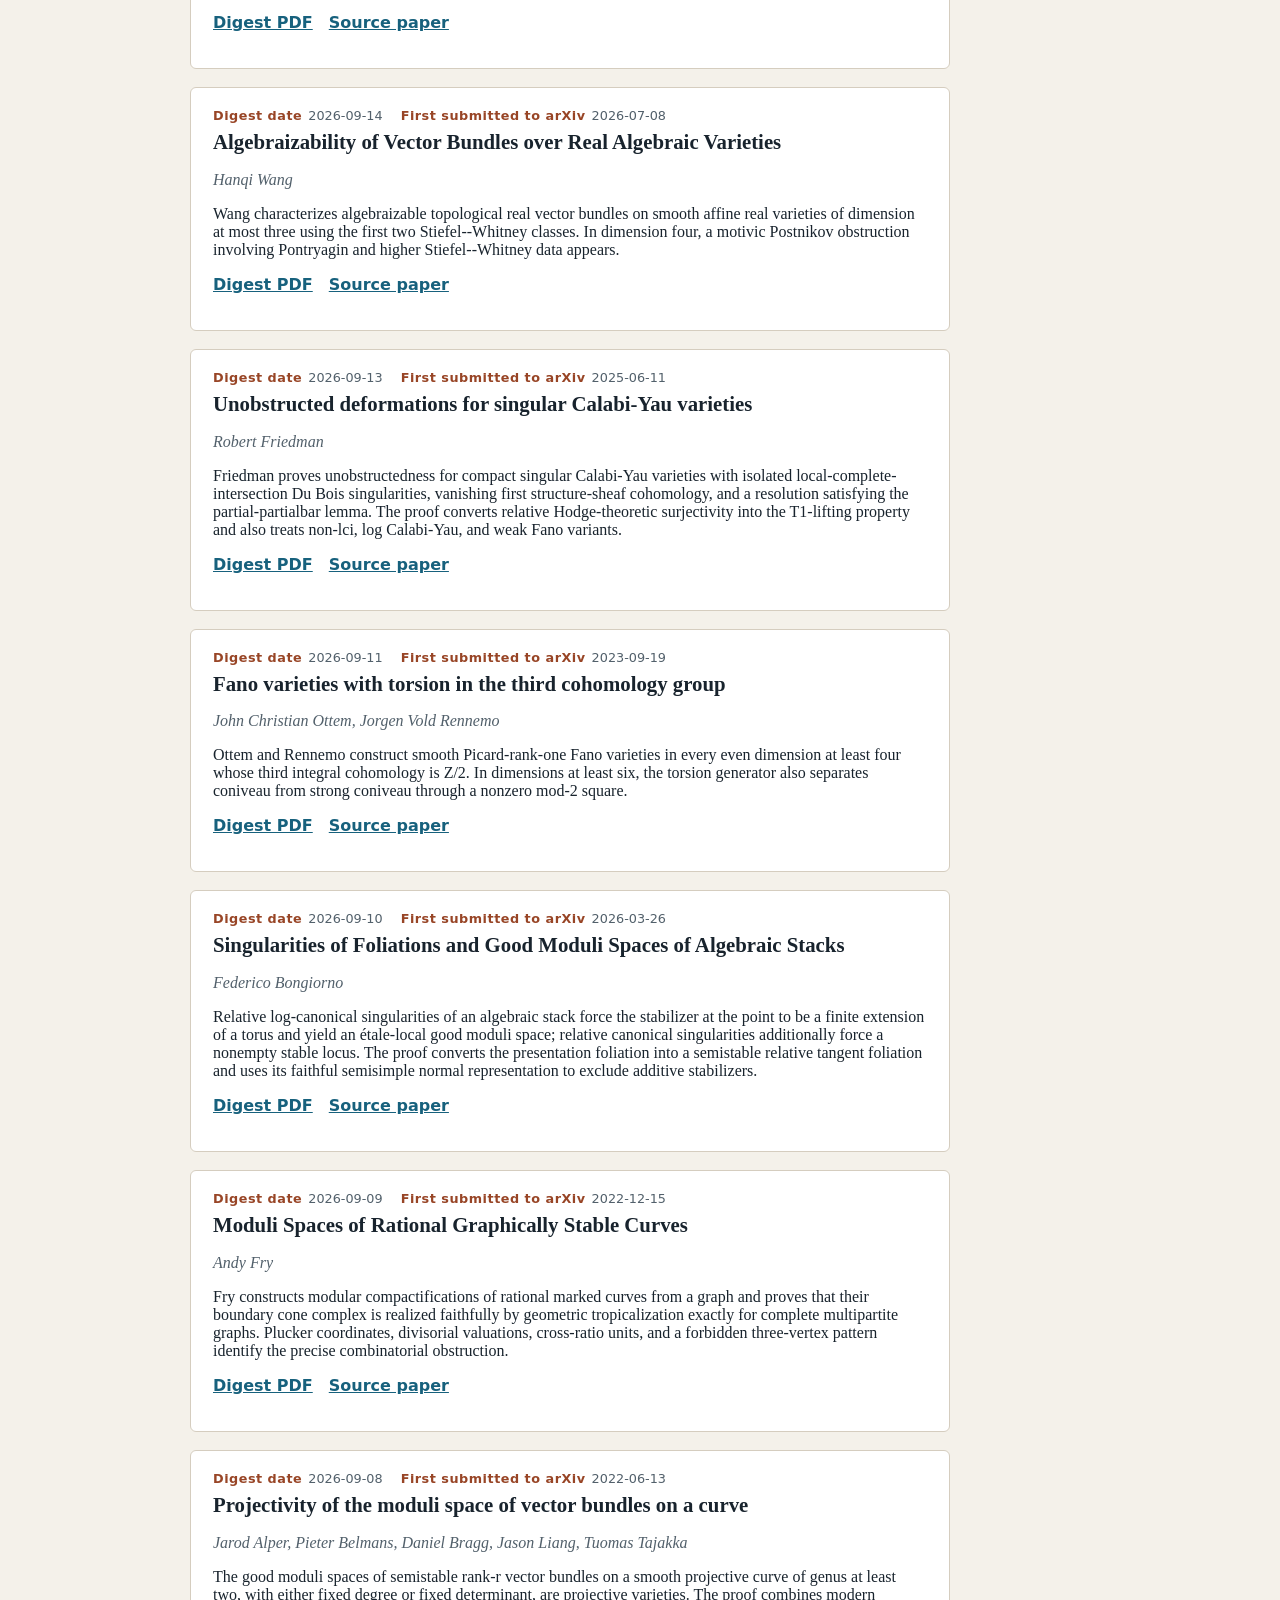
==== commit 269d159a: "Publish digest site for 2026-11-26" ====
--- a/topics/algebraic-geometry.html
+++ b/topics/algebraic-geometry.html
@@ -15,6 +15,16 @@
     <section class="digest-list" aria-label="Algebraic geometry digests">
     <article class="digest">
 <dl class="dates">
+<div><dt>Digest date</dt><dd>2026-11-26</dd></div>
+<div><dt>First submitted to arXiv</dt><dd>2007-12-15</dd></div>
+</dl>
+<h2>A Duality Result for Moduli Spaces of Semistable Sheaves Supported on Projective Curves</h2>
+<p class="authors">Mario Maican</p>
+<p>Dualizing a pure one-dimensional sheaf on projective space preserves Gieseker semistability while reversing its Euler characteristic. Relative duality is compatible with flat families and base change, so this involution induces an isomorphism between the corresponding coarse moduli spaces.</p>
+<p class="links"><a href="../digests/2026-11-26-arxiv-0712.2498.pdf">Digest PDF</a> <a href="http://arxiv.org/abs/0712.2498v2">Source paper</a></p>
+</article>
+<article class="digest">
+<dl class="dates">
 <div><dt>Digest date</dt><dd>2026-11-25</dd></div>
 <div><dt>First submitted to arXiv</dt><dd>2026-11-23</dd></div>
 </dl>
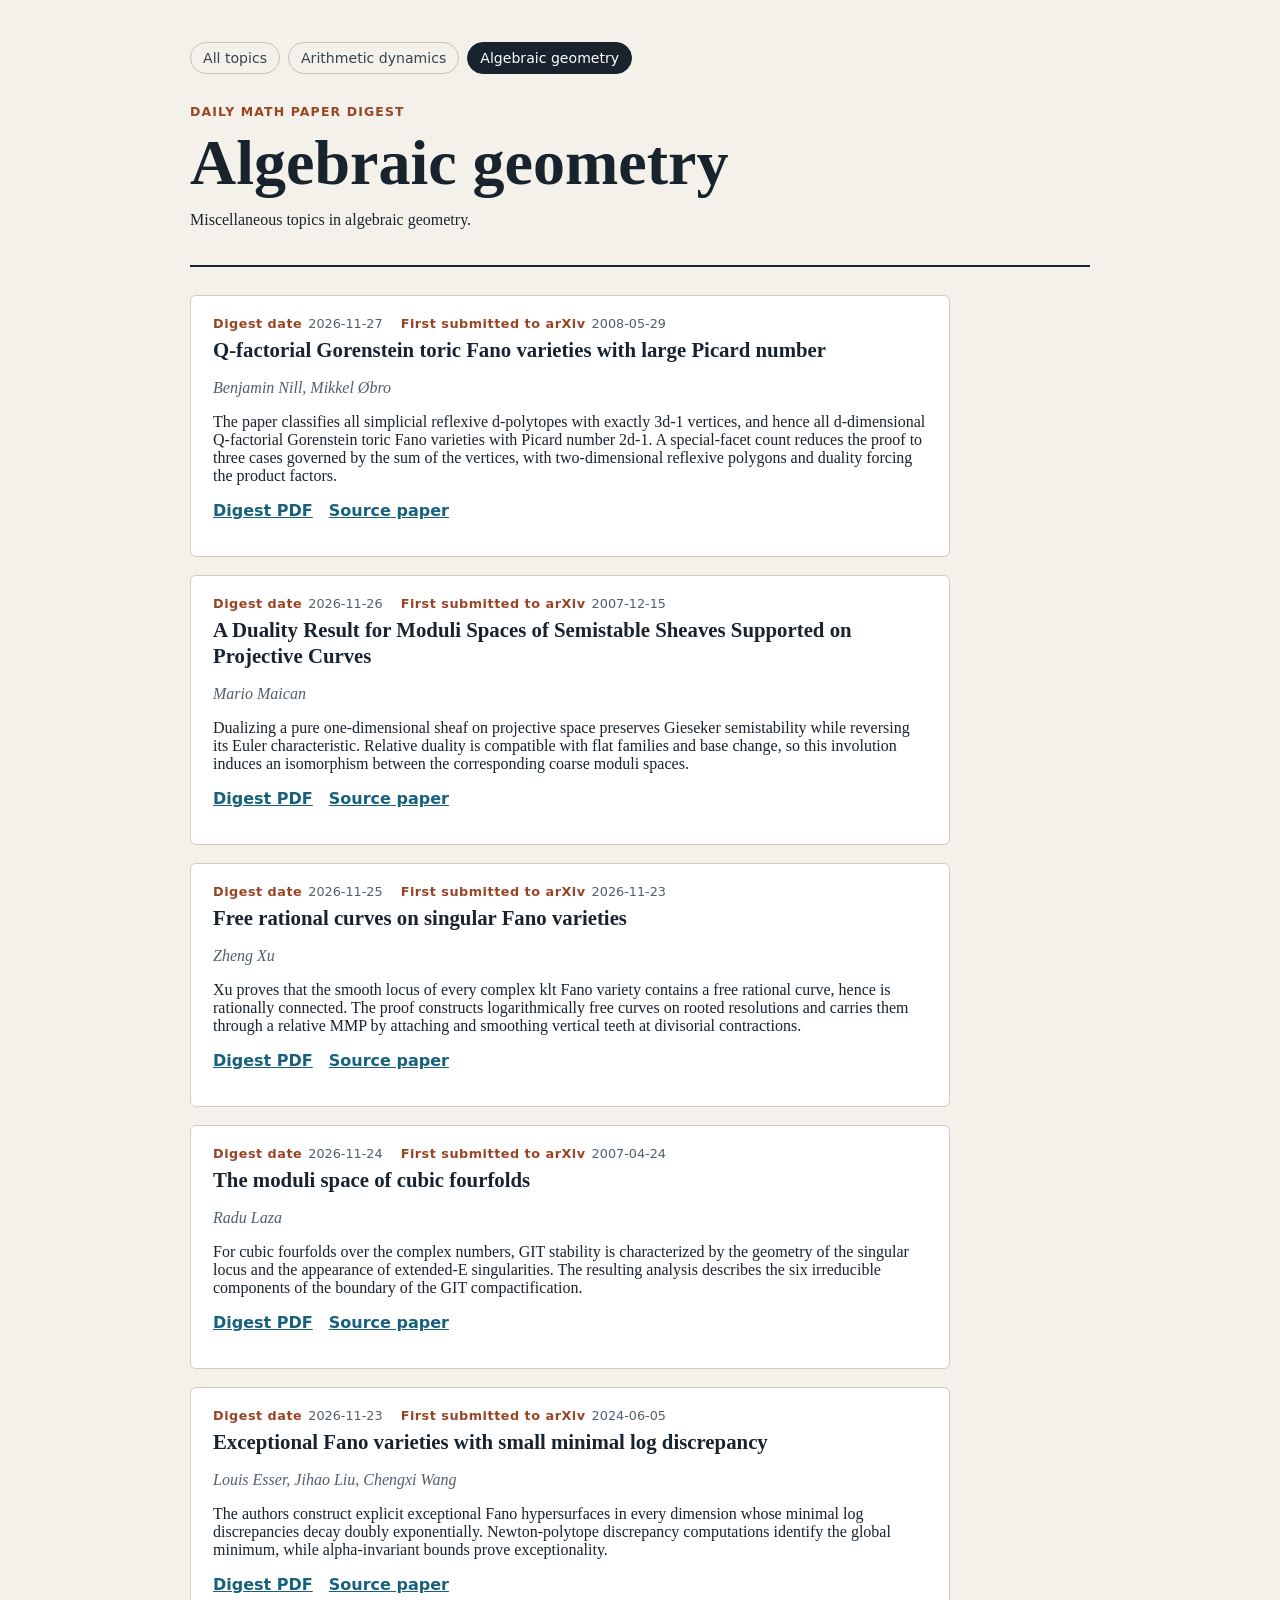
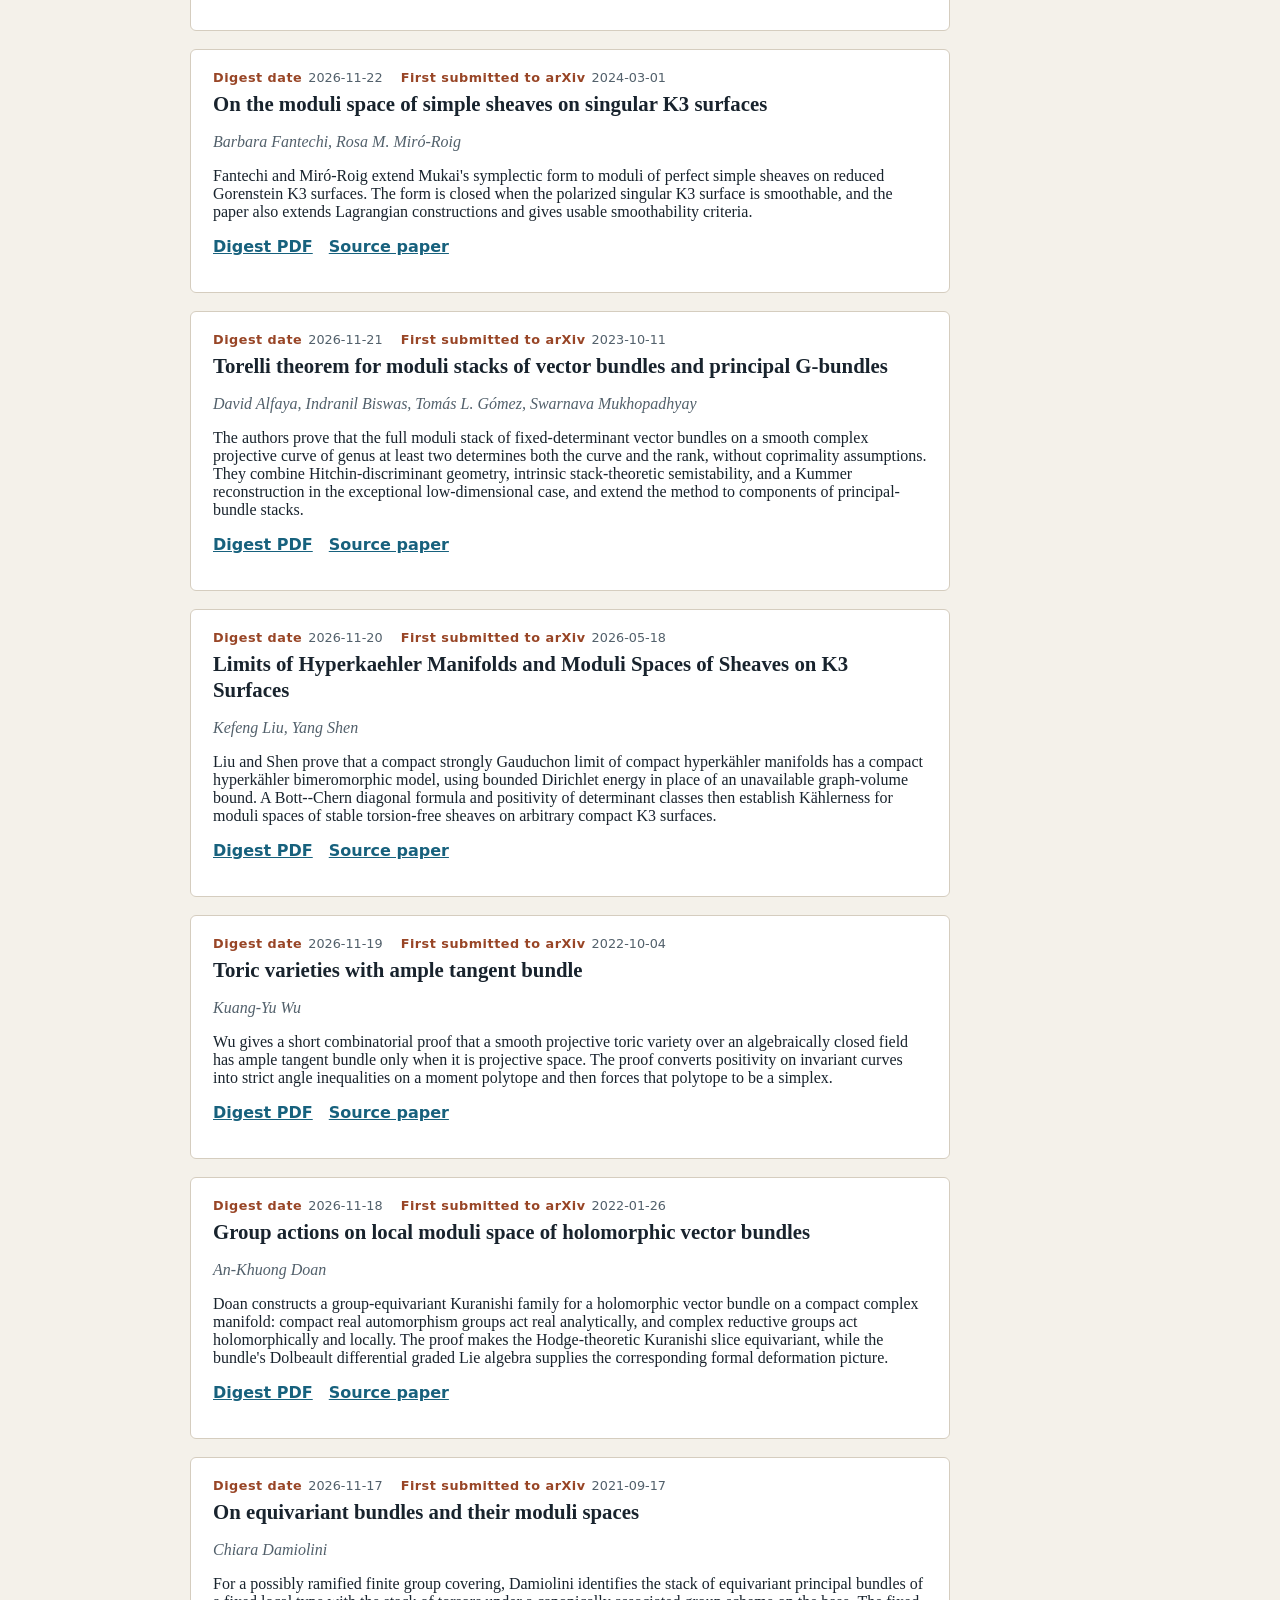
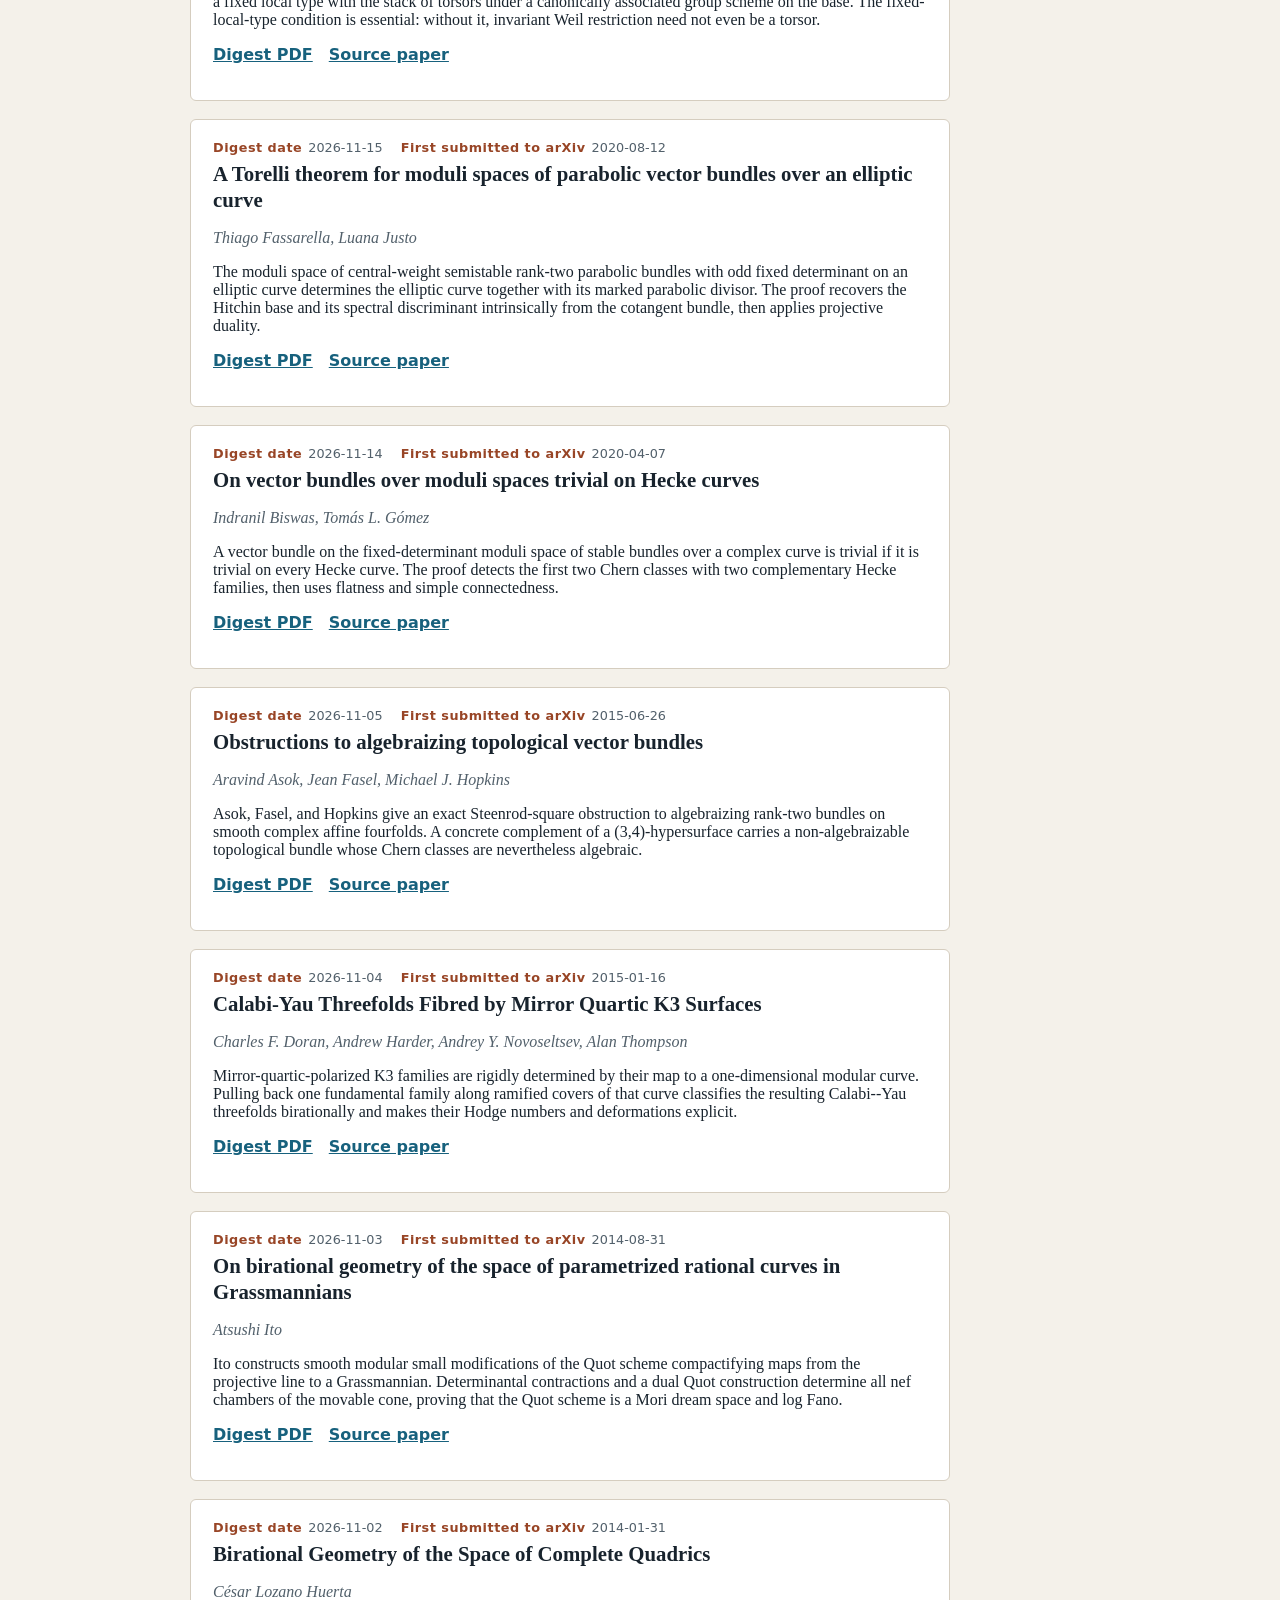
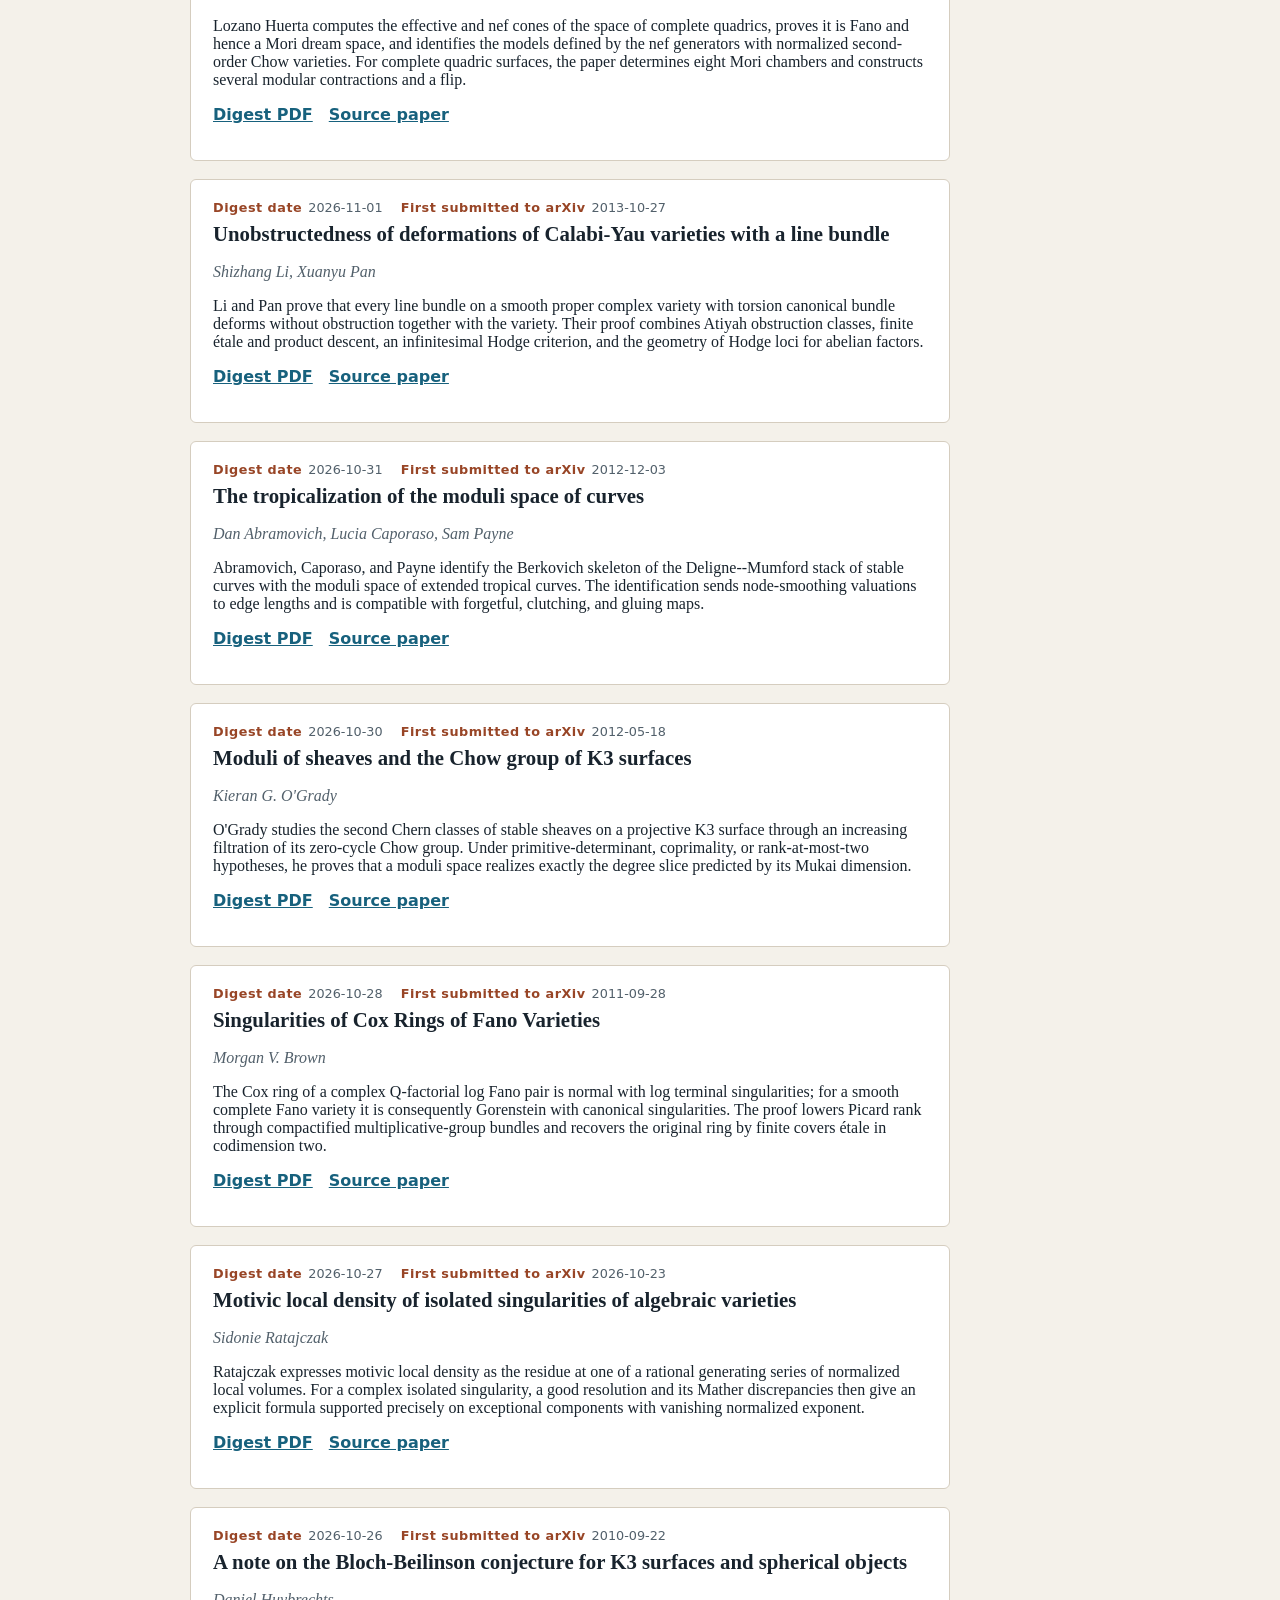
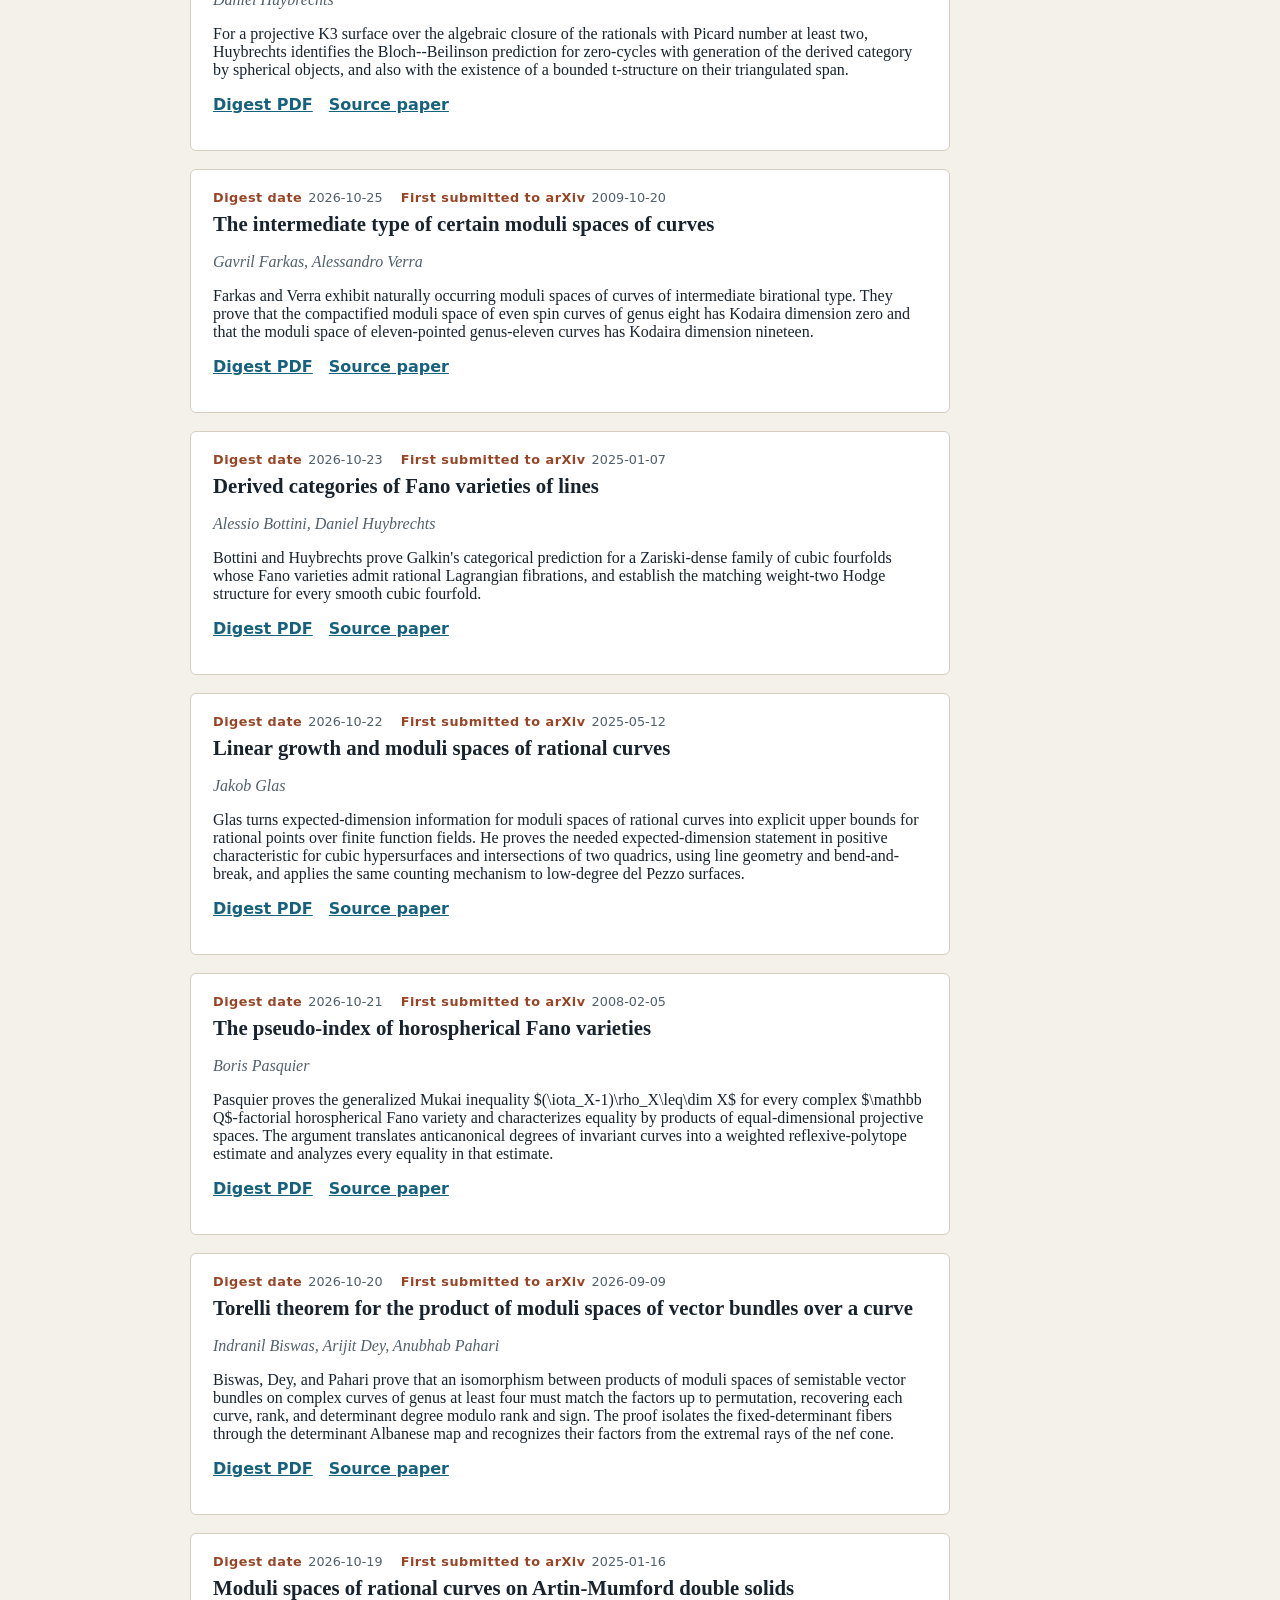
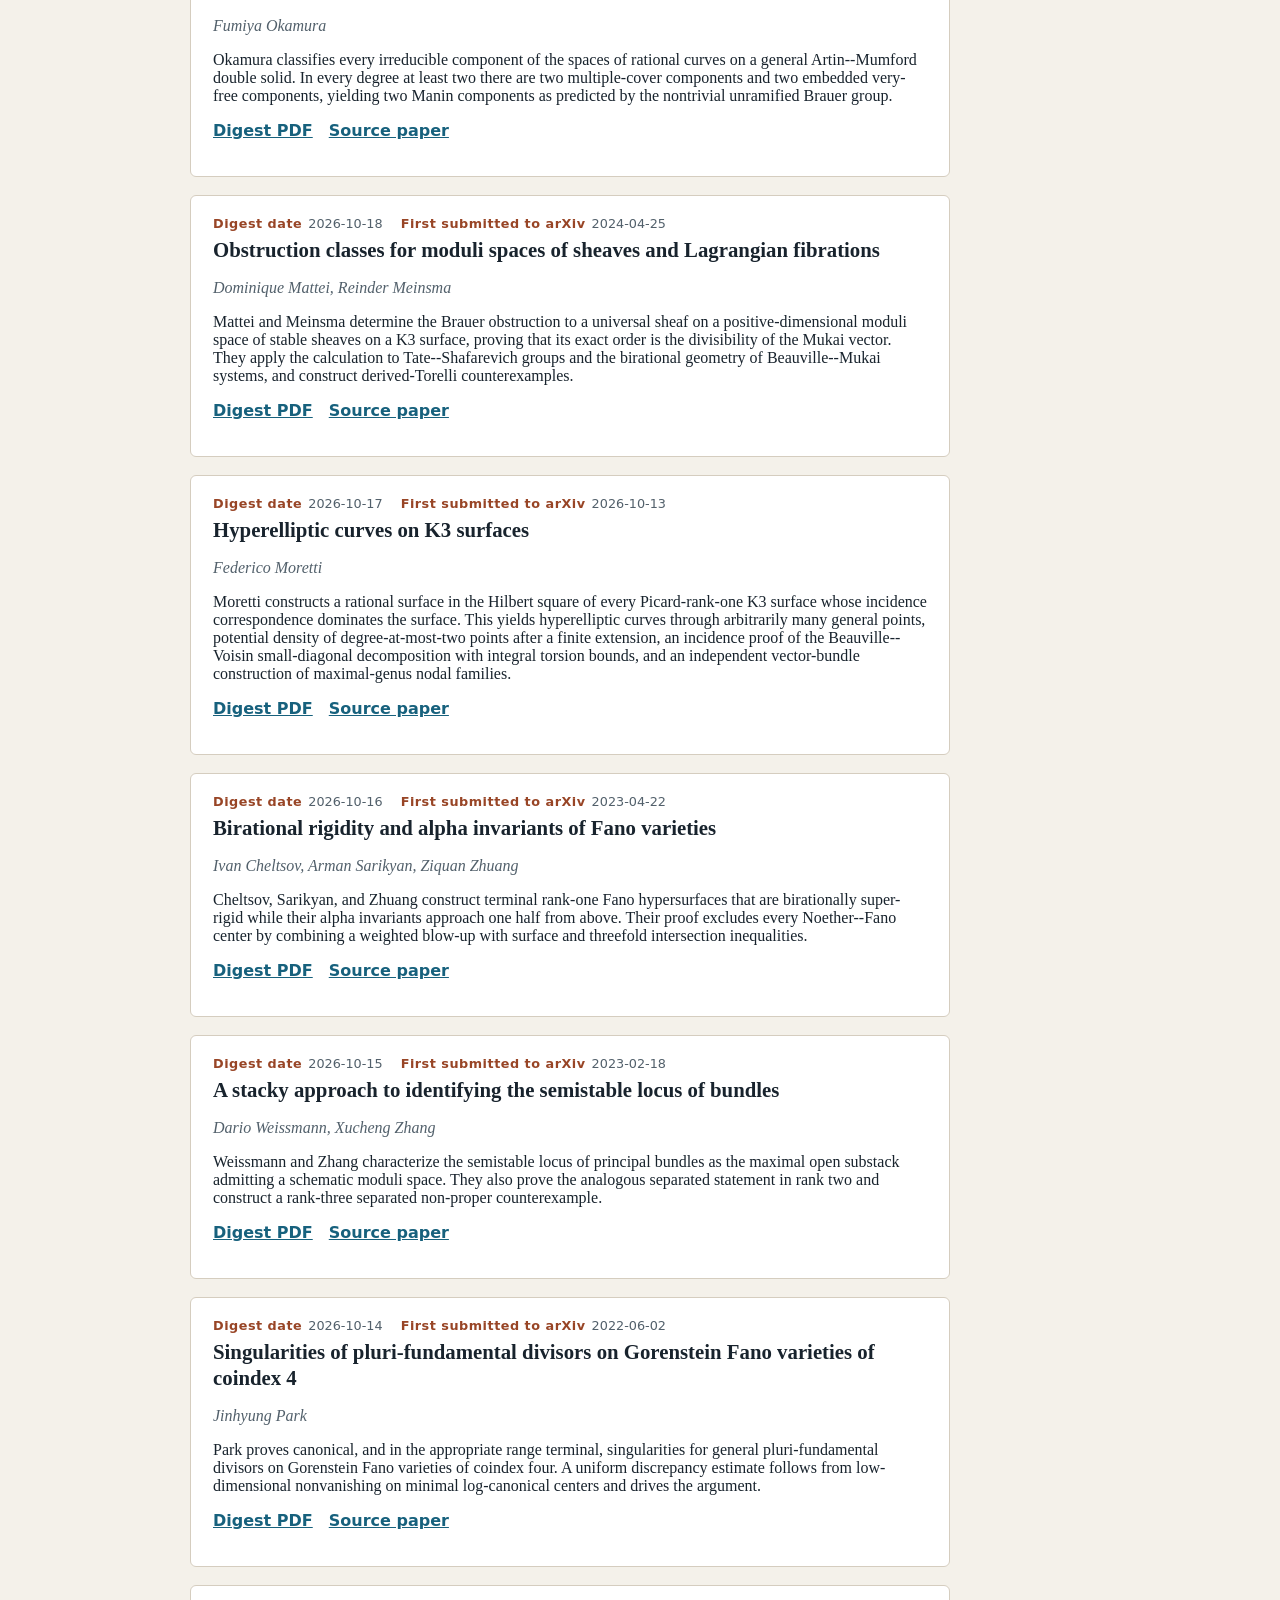
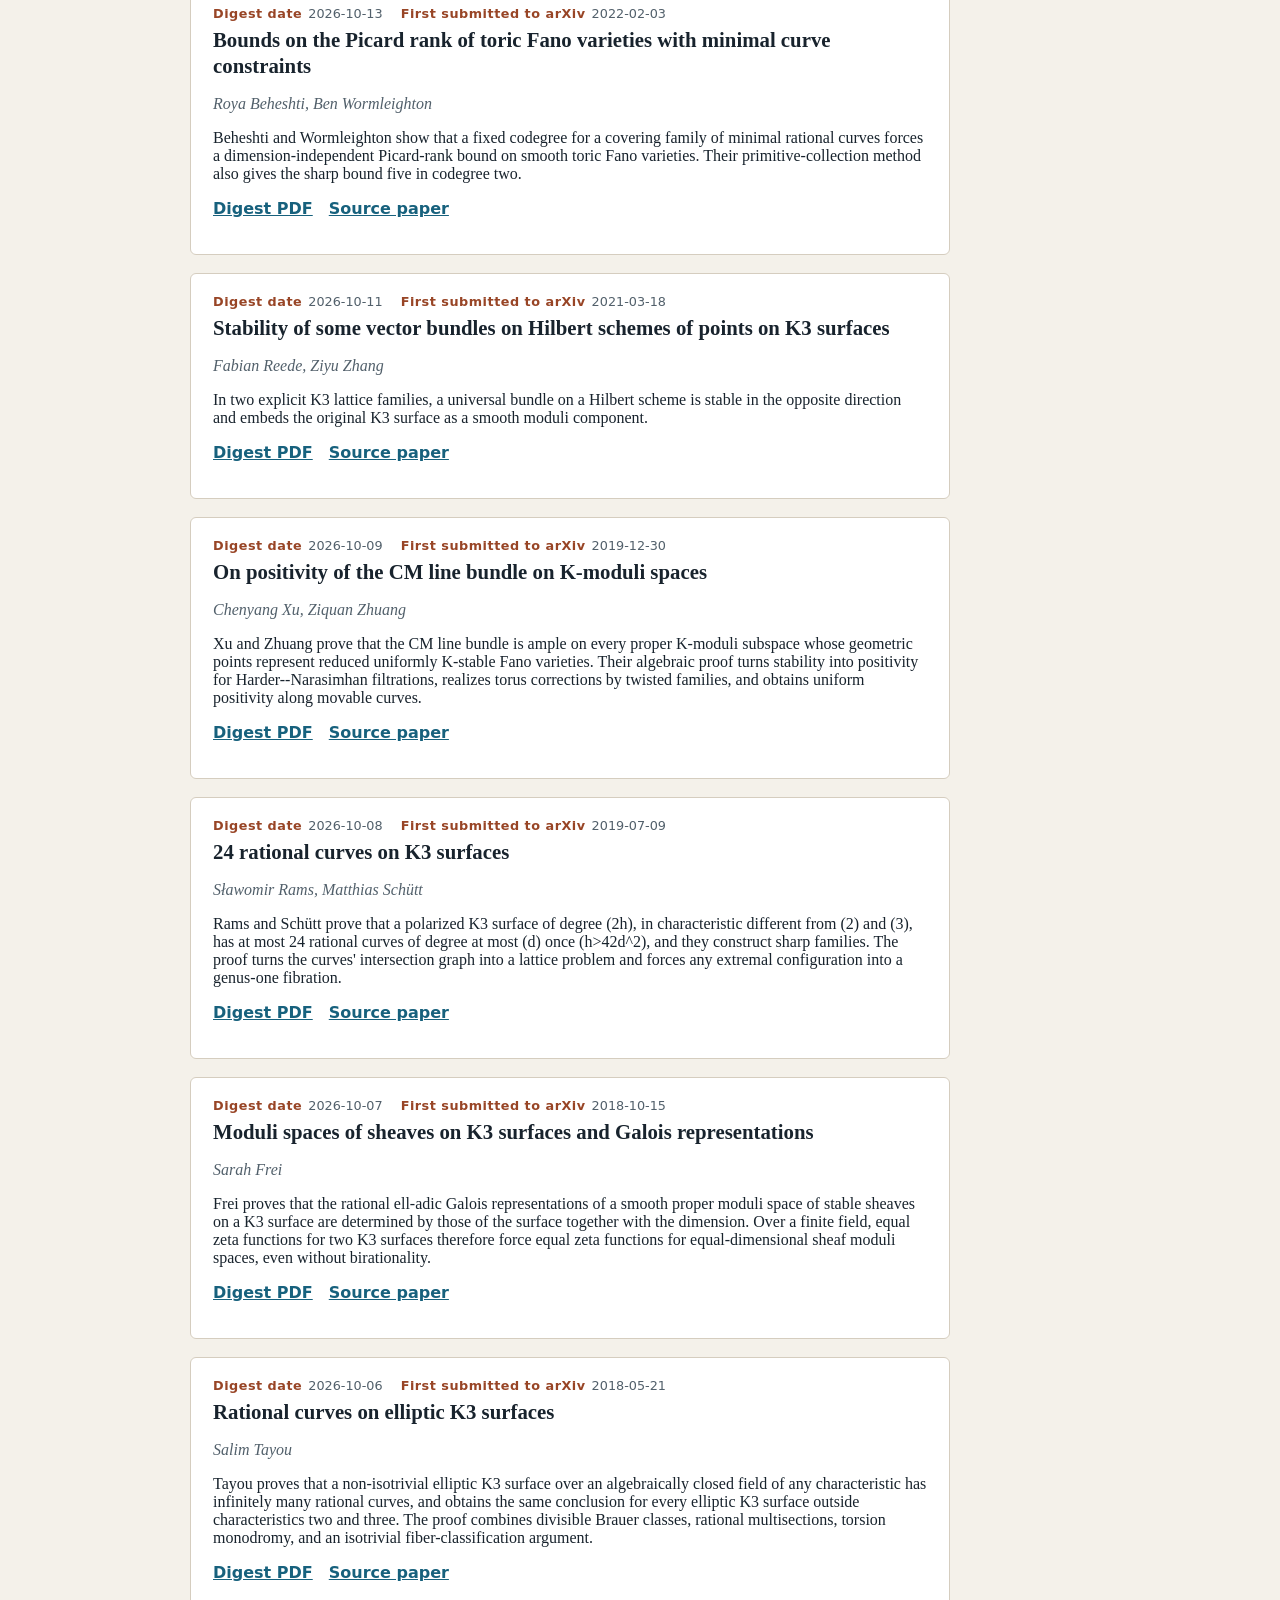
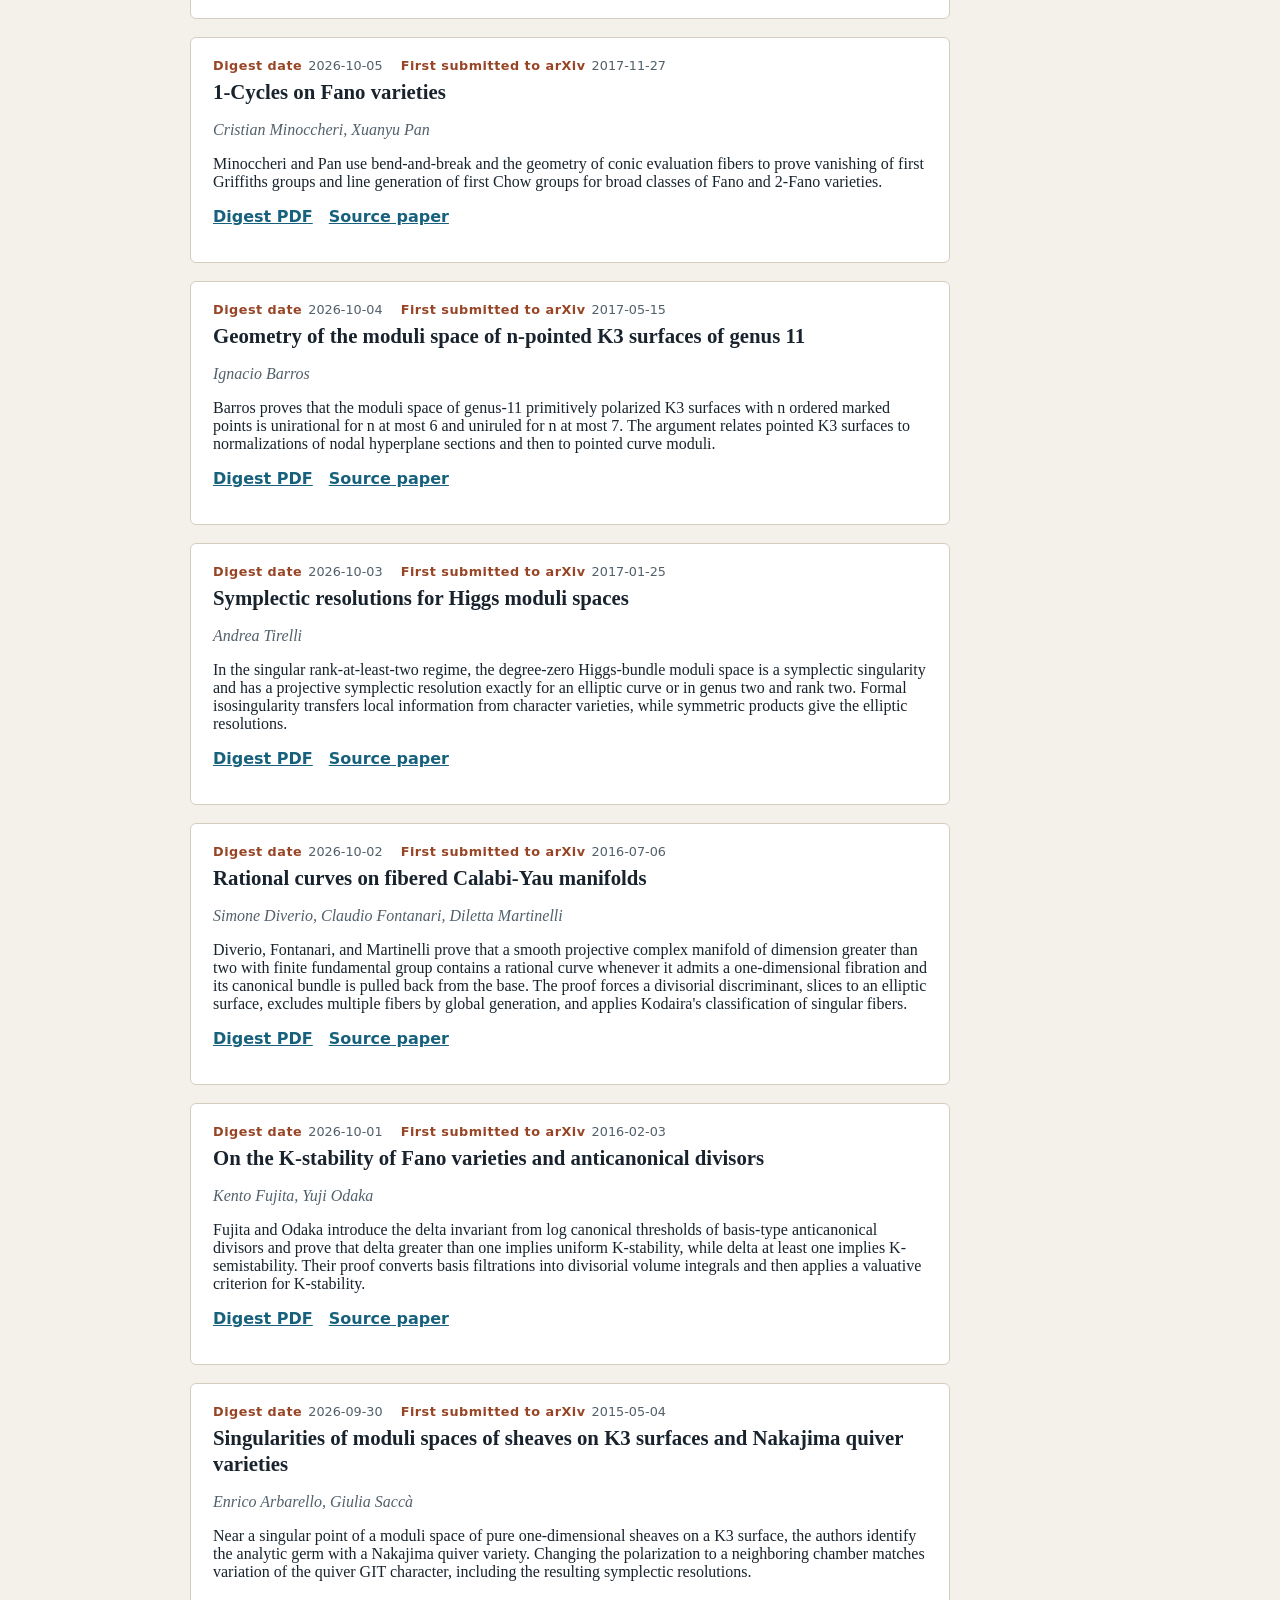
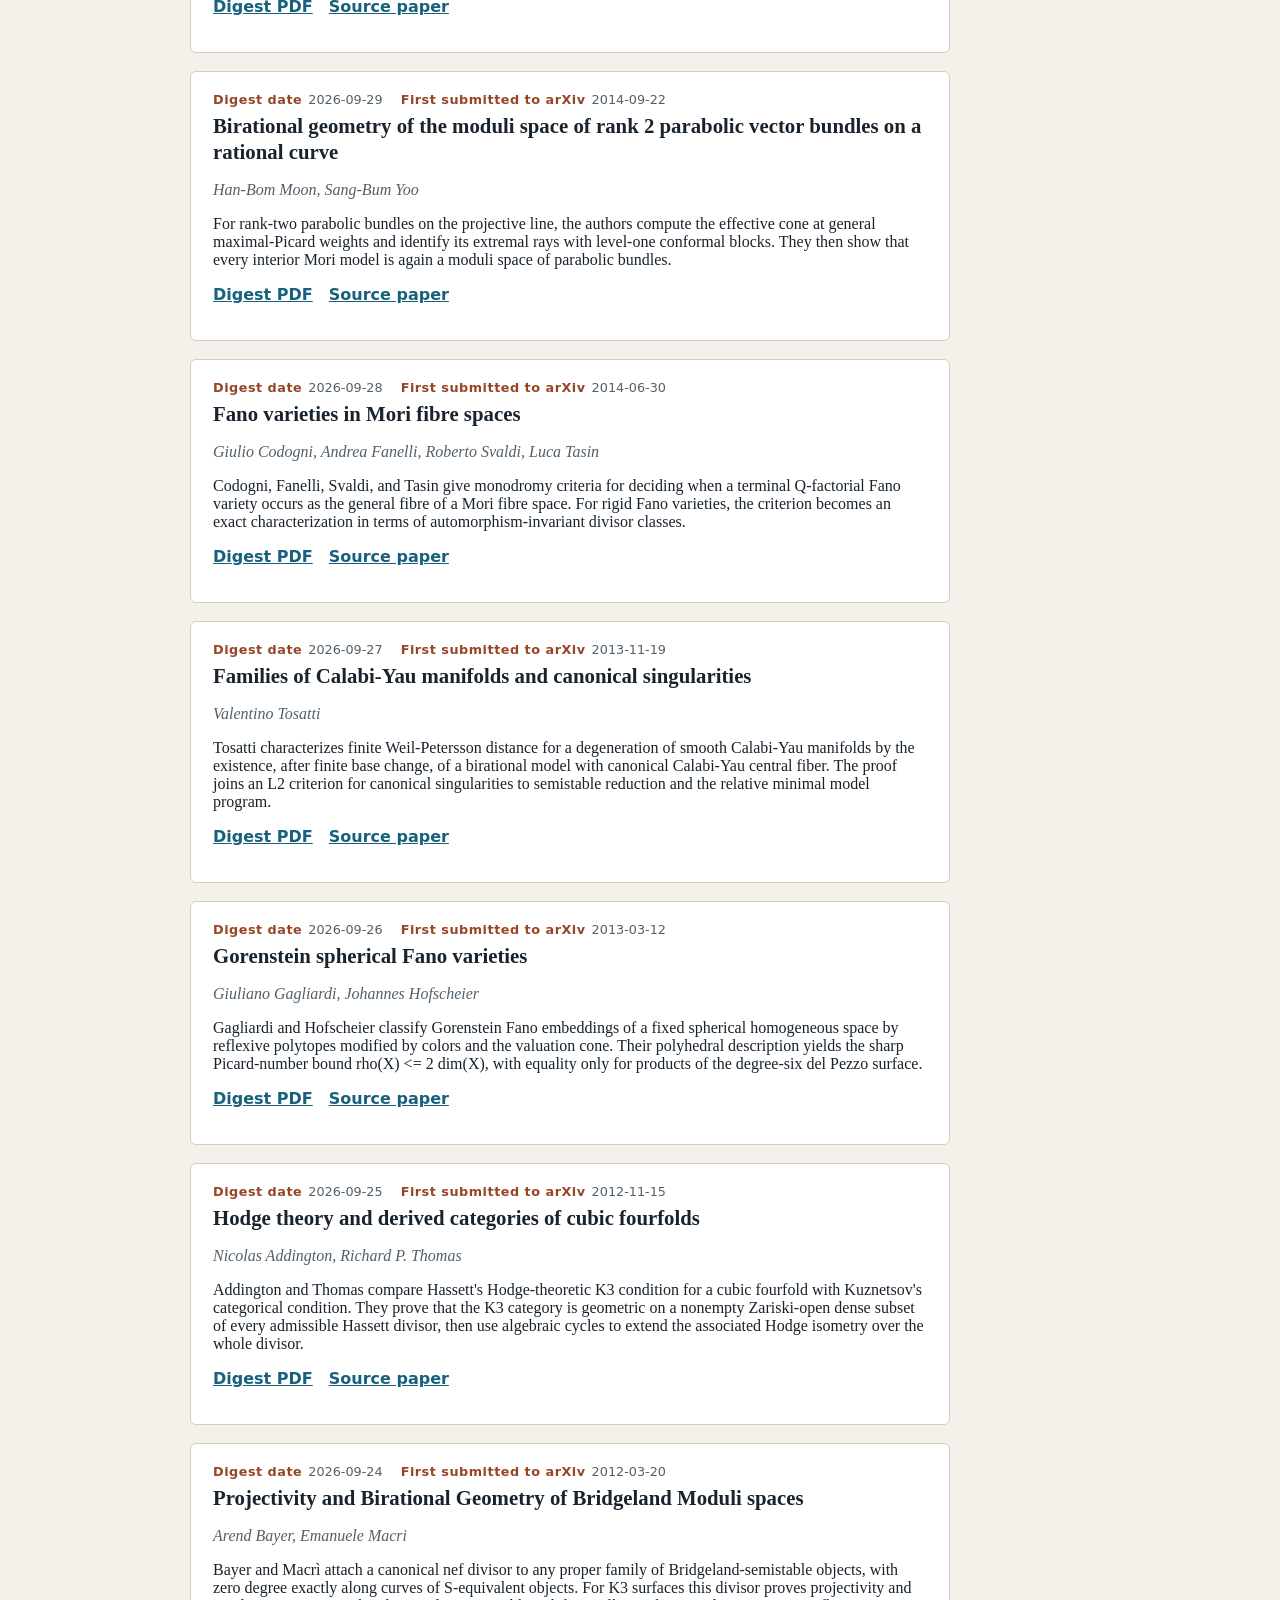
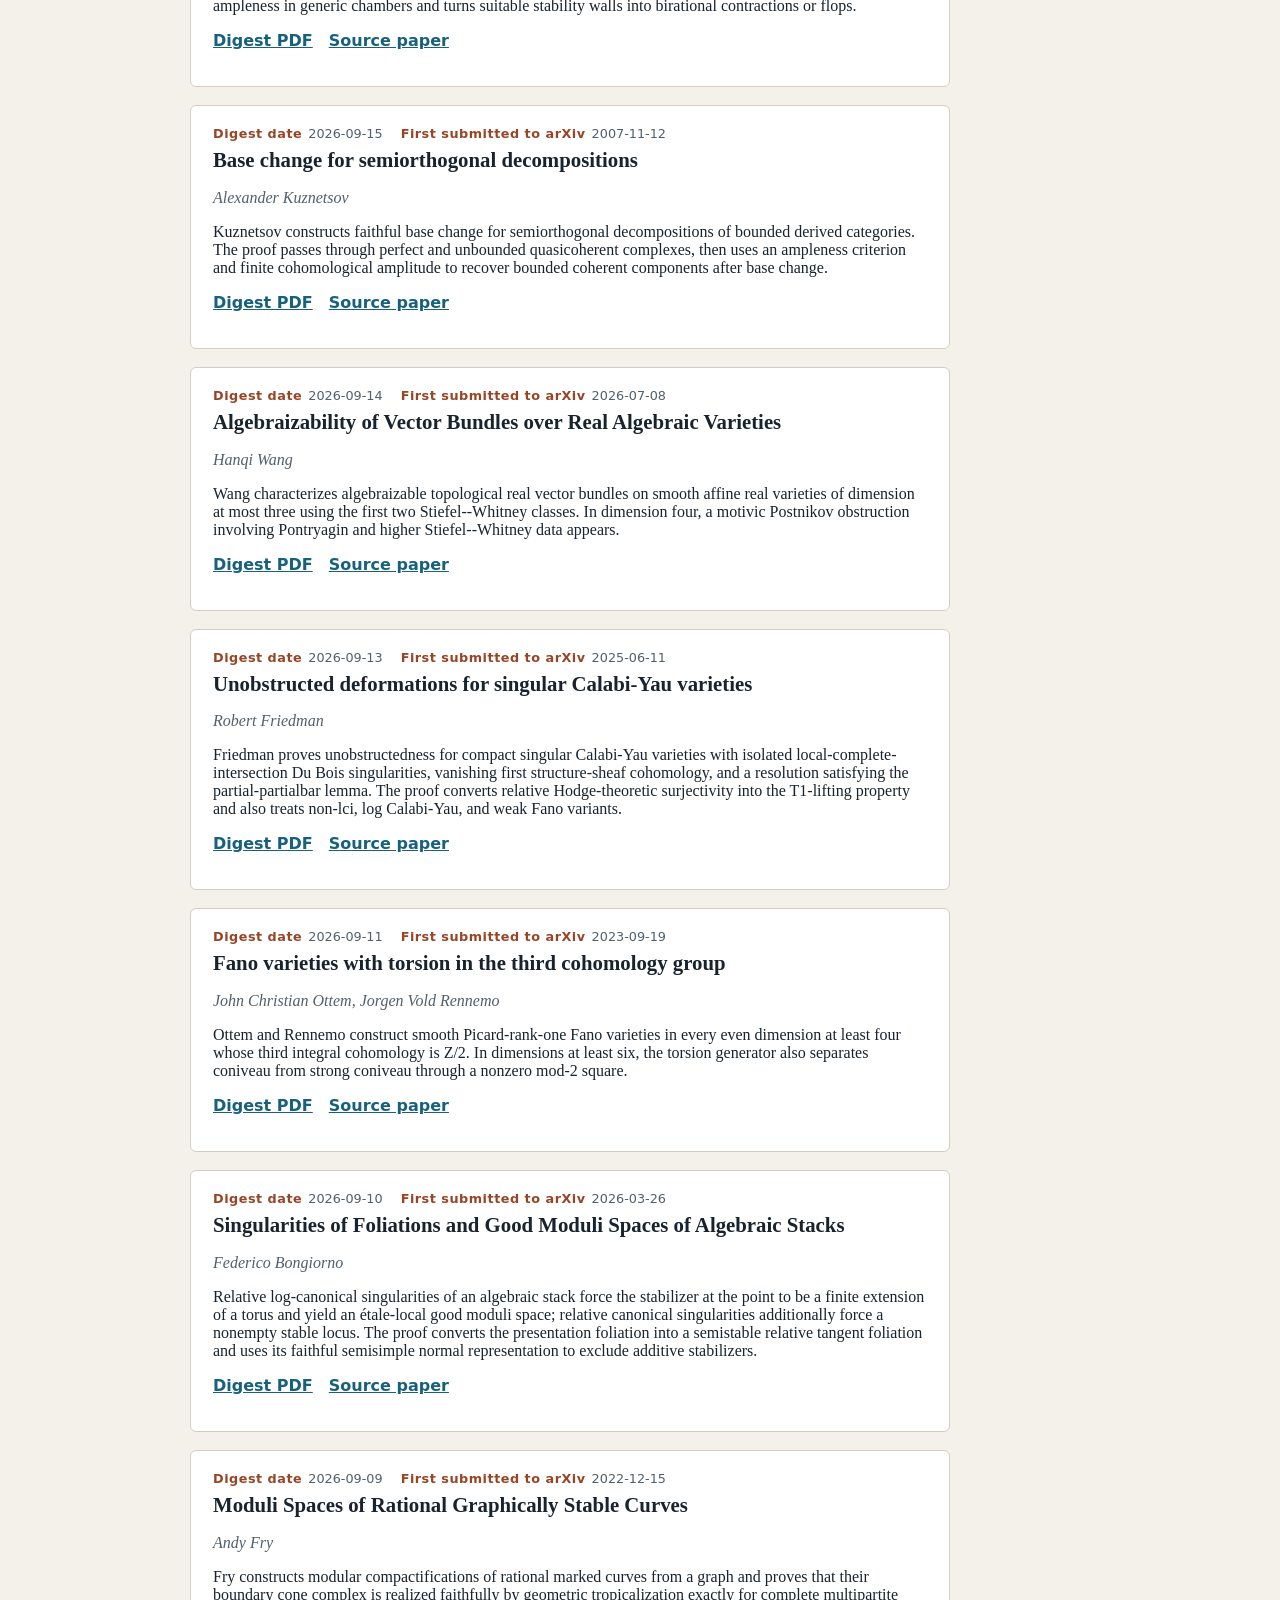
==== commit 1468fada: "Publish digest site for 2026-11-27" ====
--- a/topics/algebraic-geometry.html
+++ b/topics/algebraic-geometry.html
@@ -15,6 +15,16 @@
     <section class="digest-list" aria-label="Algebraic geometry digests">
     <article class="digest">
 <dl class="dates">
+<div><dt>Digest date</dt><dd>2026-11-27</dd></div>
+<div><dt>First submitted to arXiv</dt><dd>2008-05-29</dd></div>
+</dl>
+<h2>Q-factorial Gorenstein toric Fano varieties with large Picard number</h2>
+<p class="authors">Benjamin Nill, Mikkel Øbro</p>
+<p>The paper classifies all simplicial reflexive d-polytopes with exactly 3d-1 vertices, and hence all d-dimensional Q-factorial Gorenstein toric Fano varieties with Picard number 2d-1. A special-facet count reduces the proof to three cases governed by the sum of the vertices, with two-dimensional reflexive polygons and duality forcing the product factors.</p>
+<p class="links"><a href="../digests/2026-11-27-arxiv-0805.4533.pdf">Digest PDF</a> <a href="http://arxiv.org/abs/0805.4533v1">Source paper</a></p>
+</article>
+<article class="digest">
+<dl class="dates">
 <div><dt>Digest date</dt><dd>2026-11-26</dd></div>
 <div><dt>First submitted to arXiv</dt><dd>2007-12-15</dd></div>
 </dl>
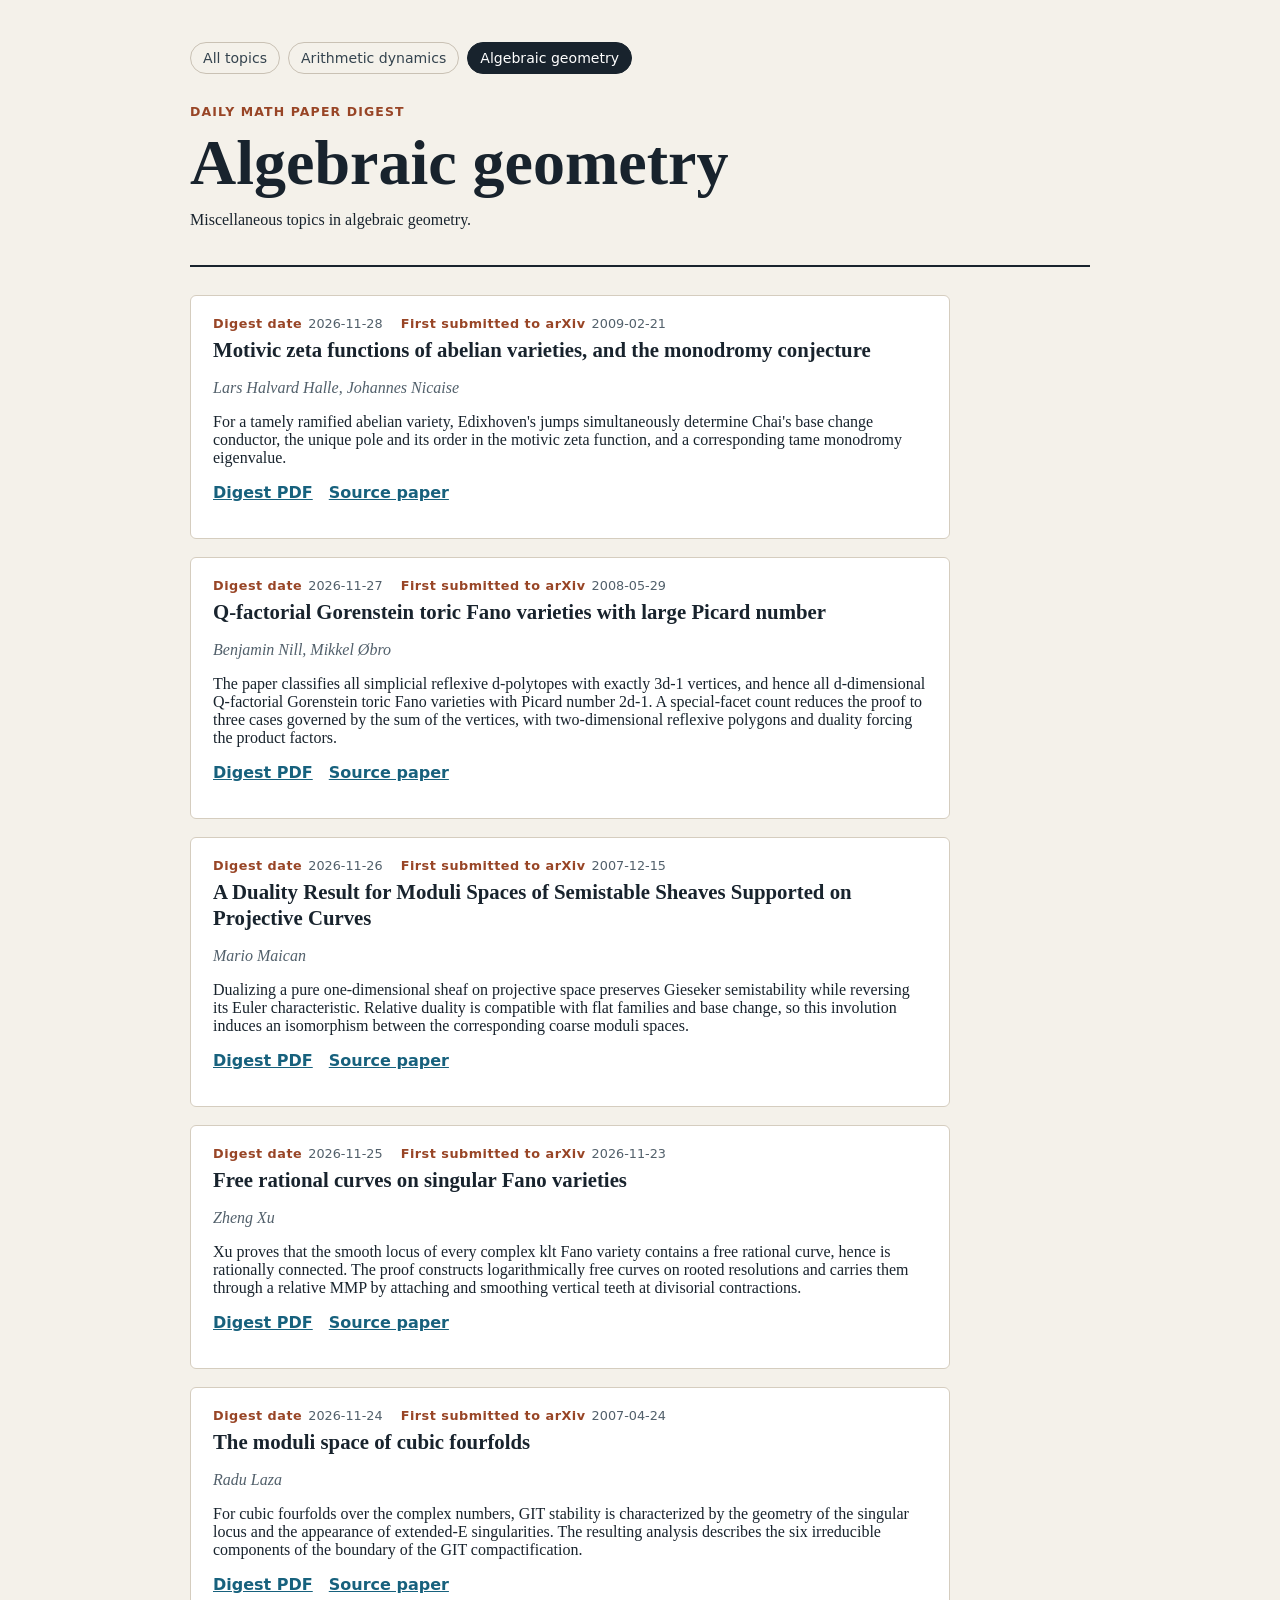
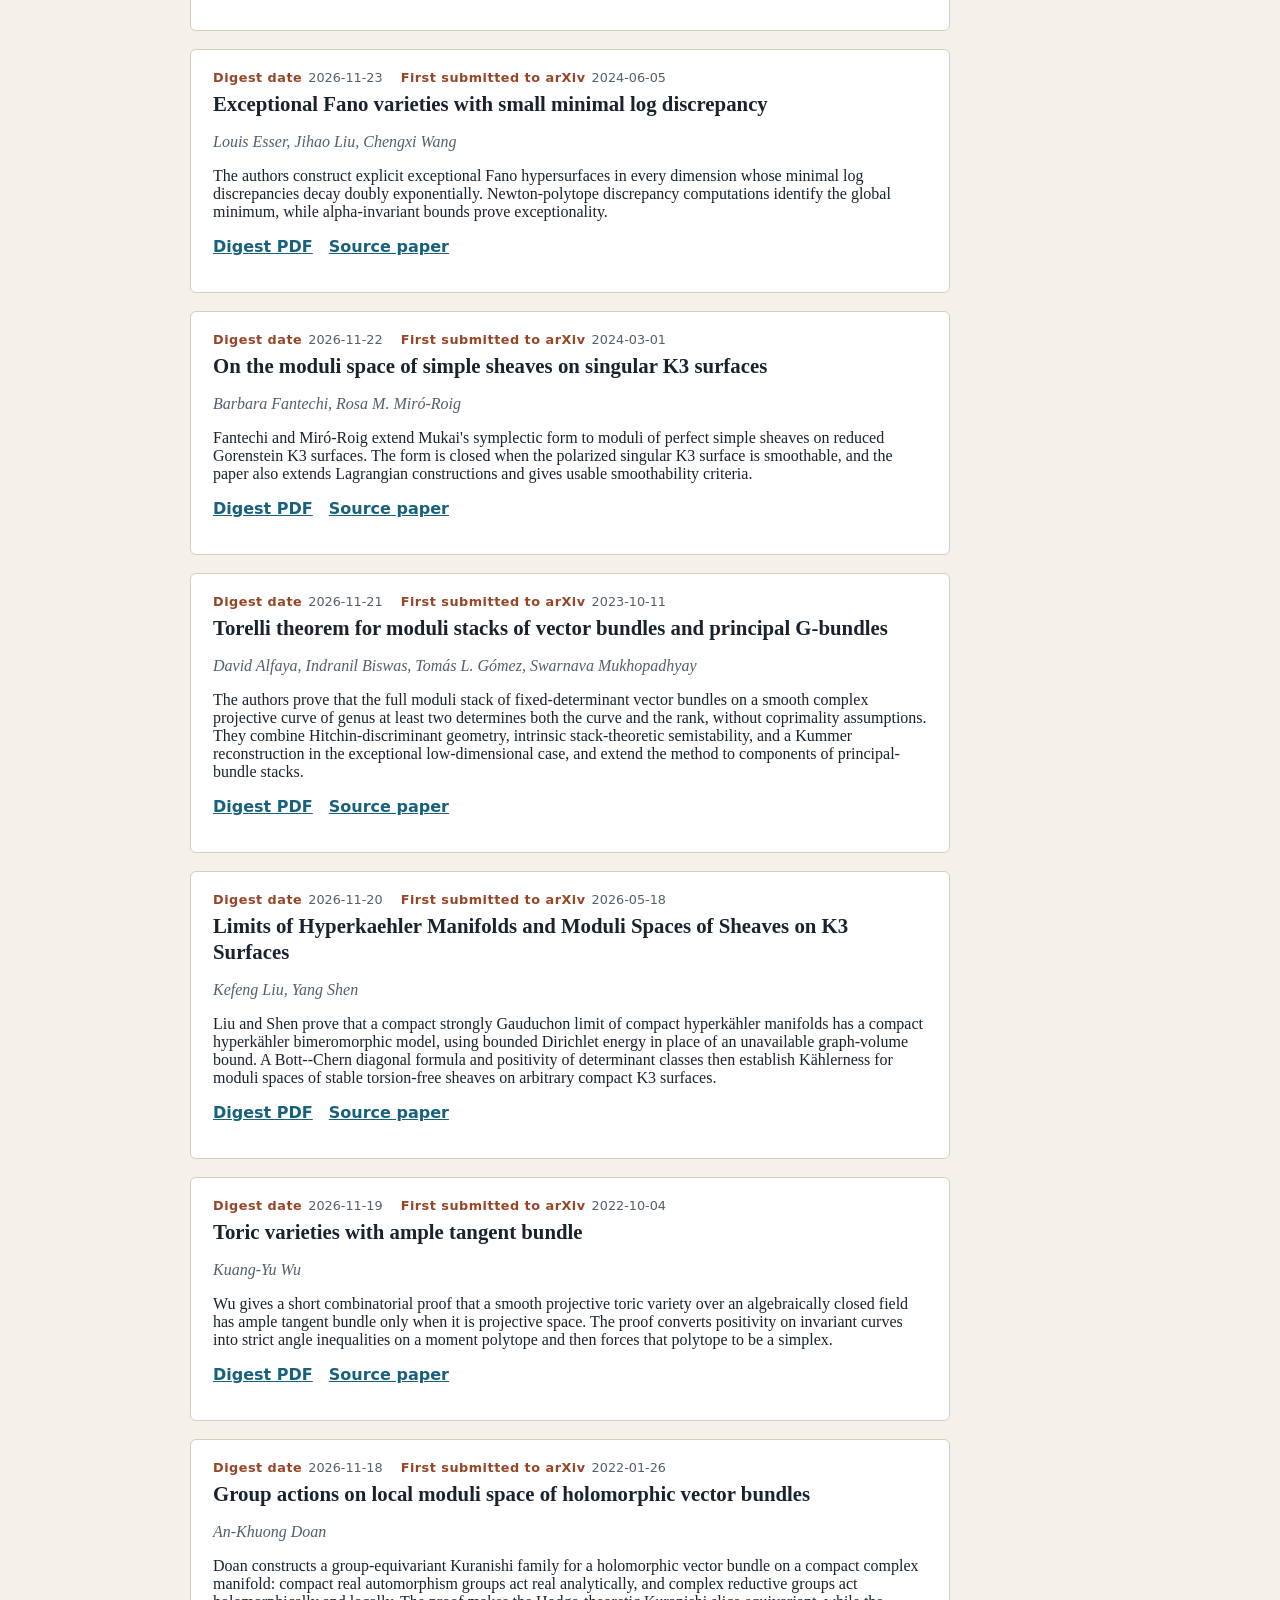
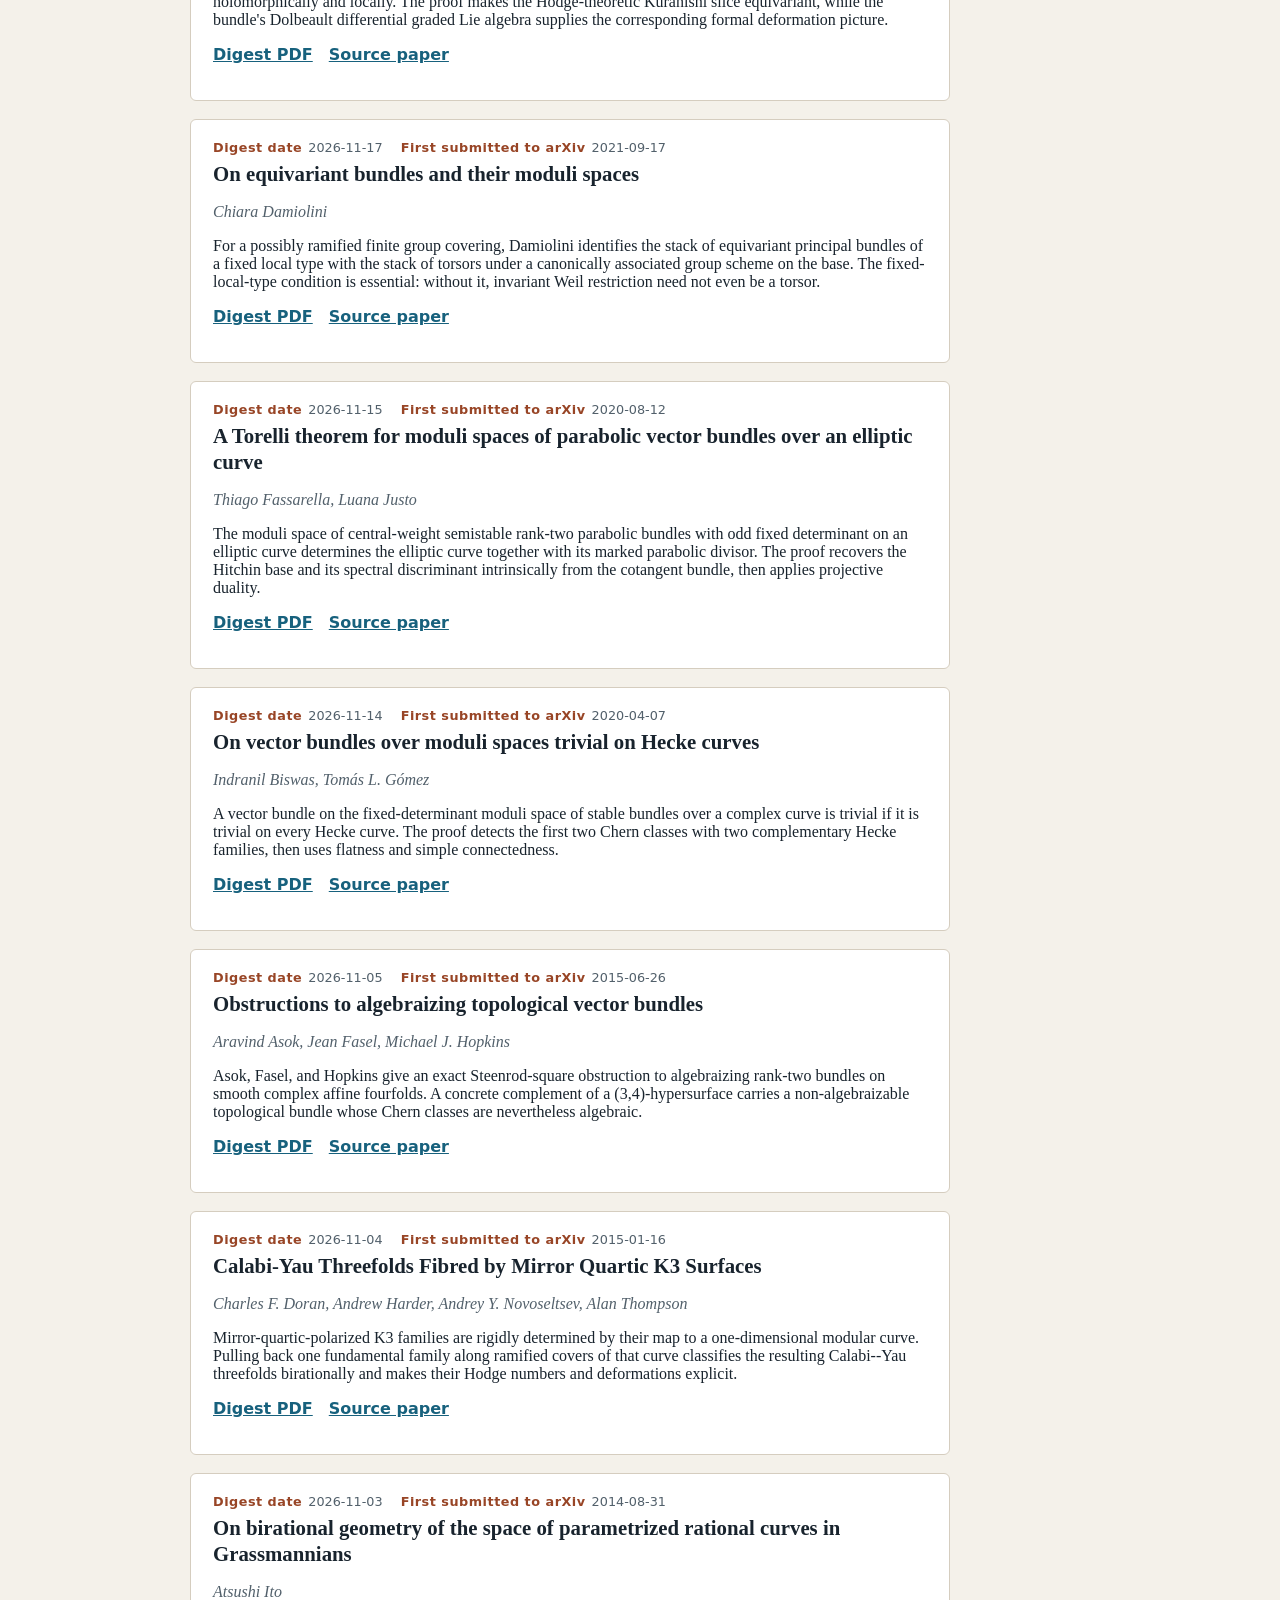
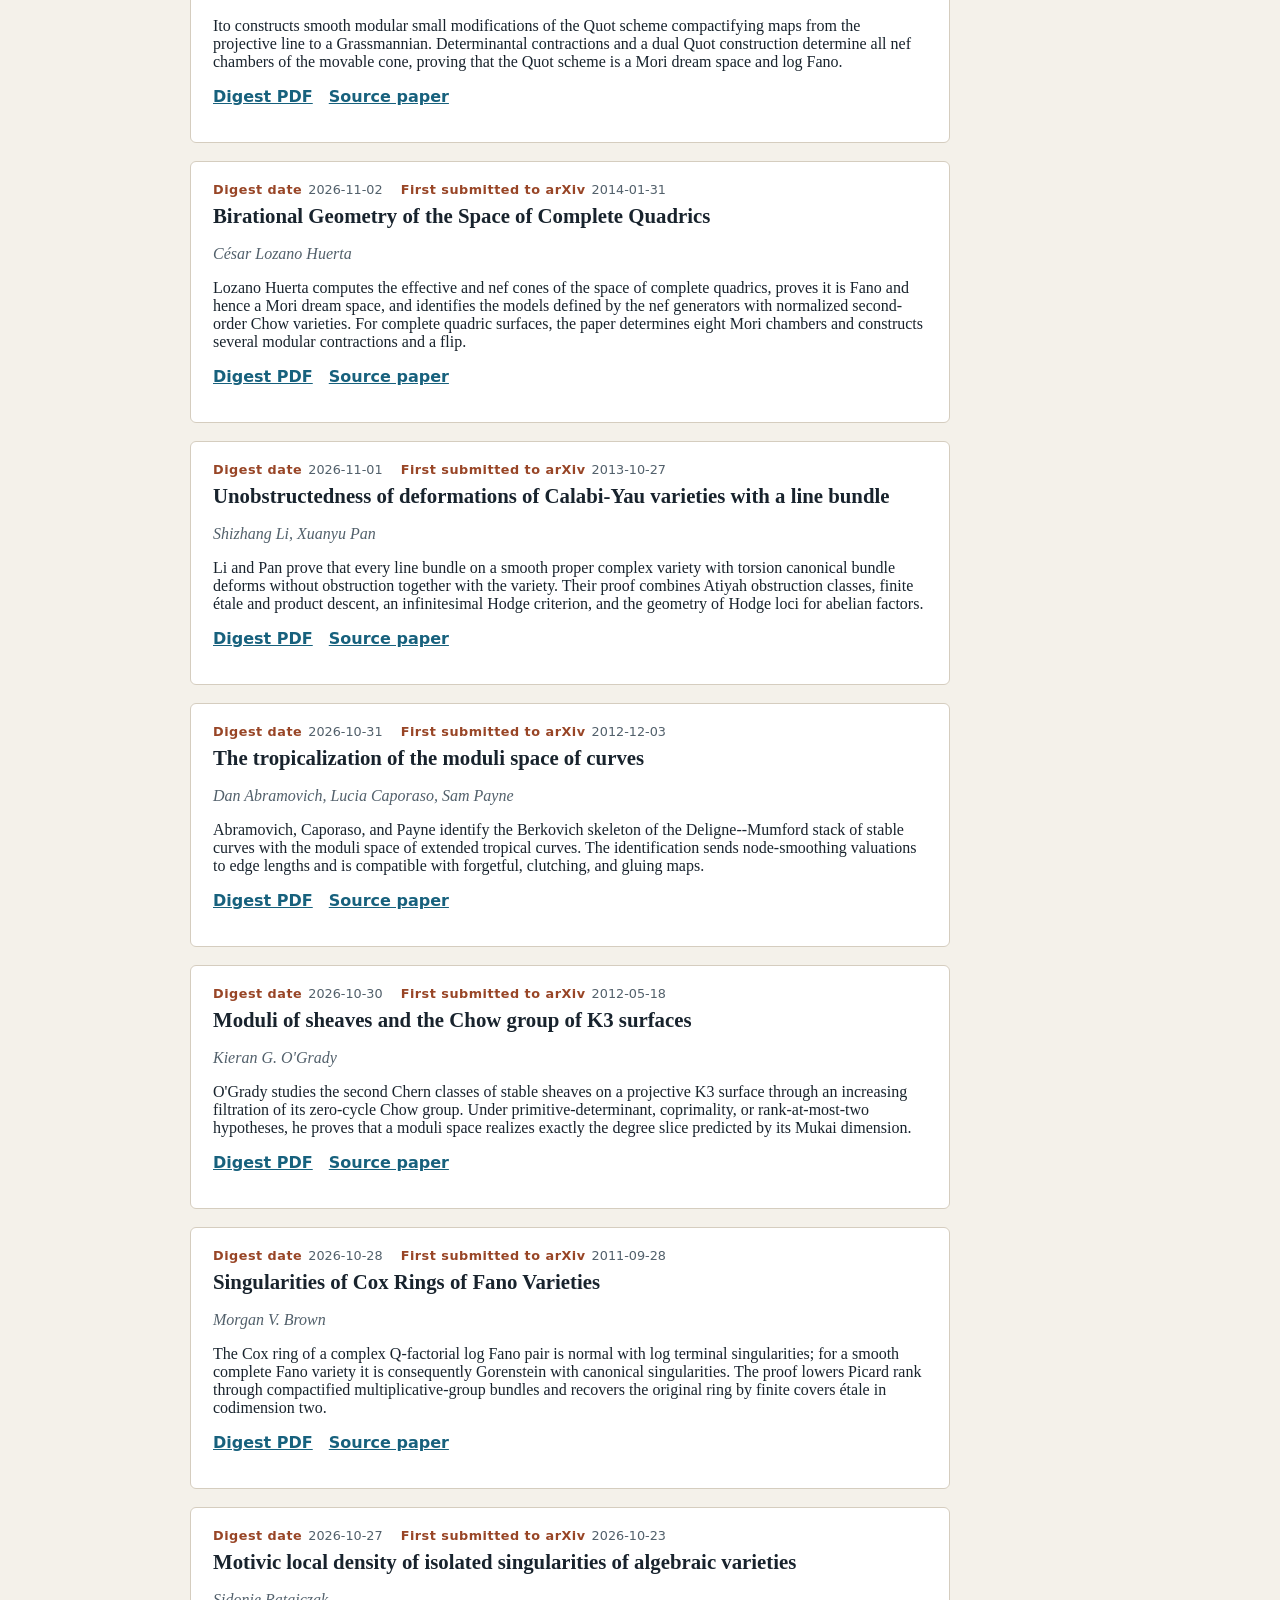
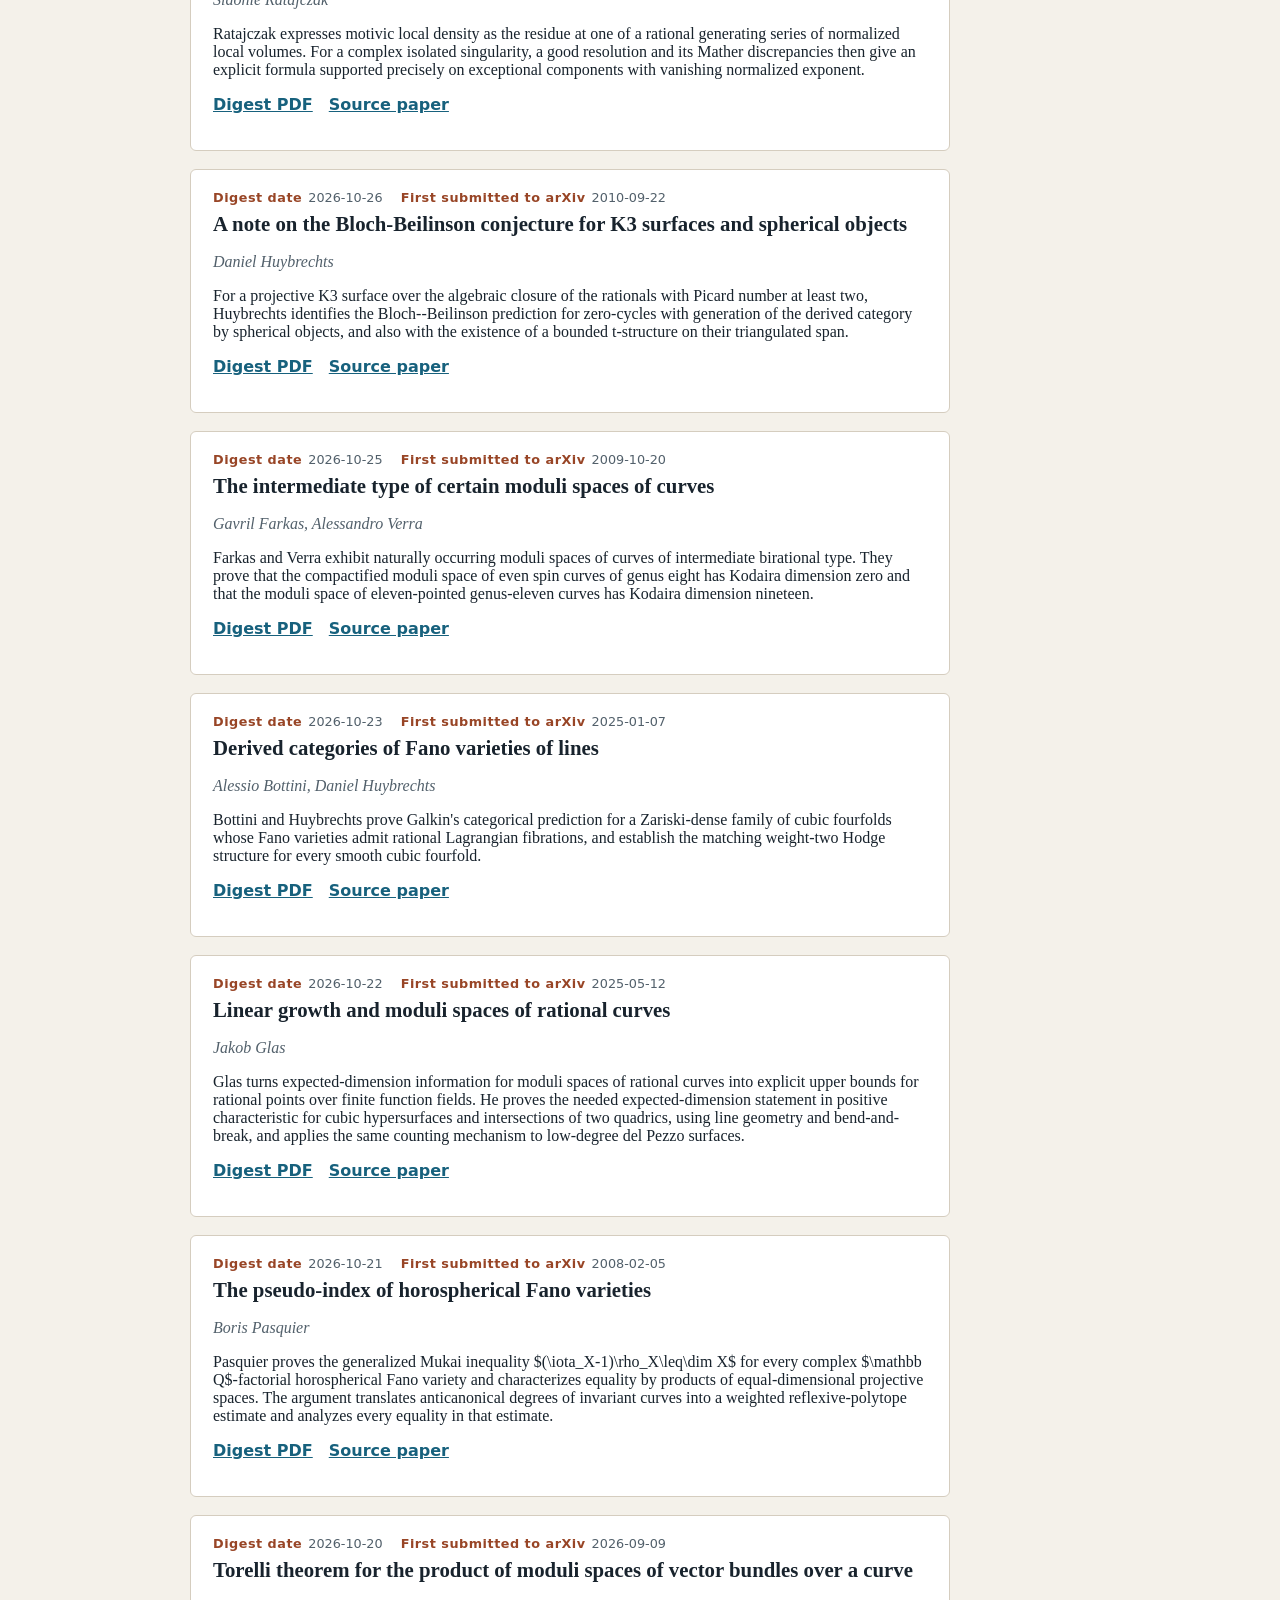
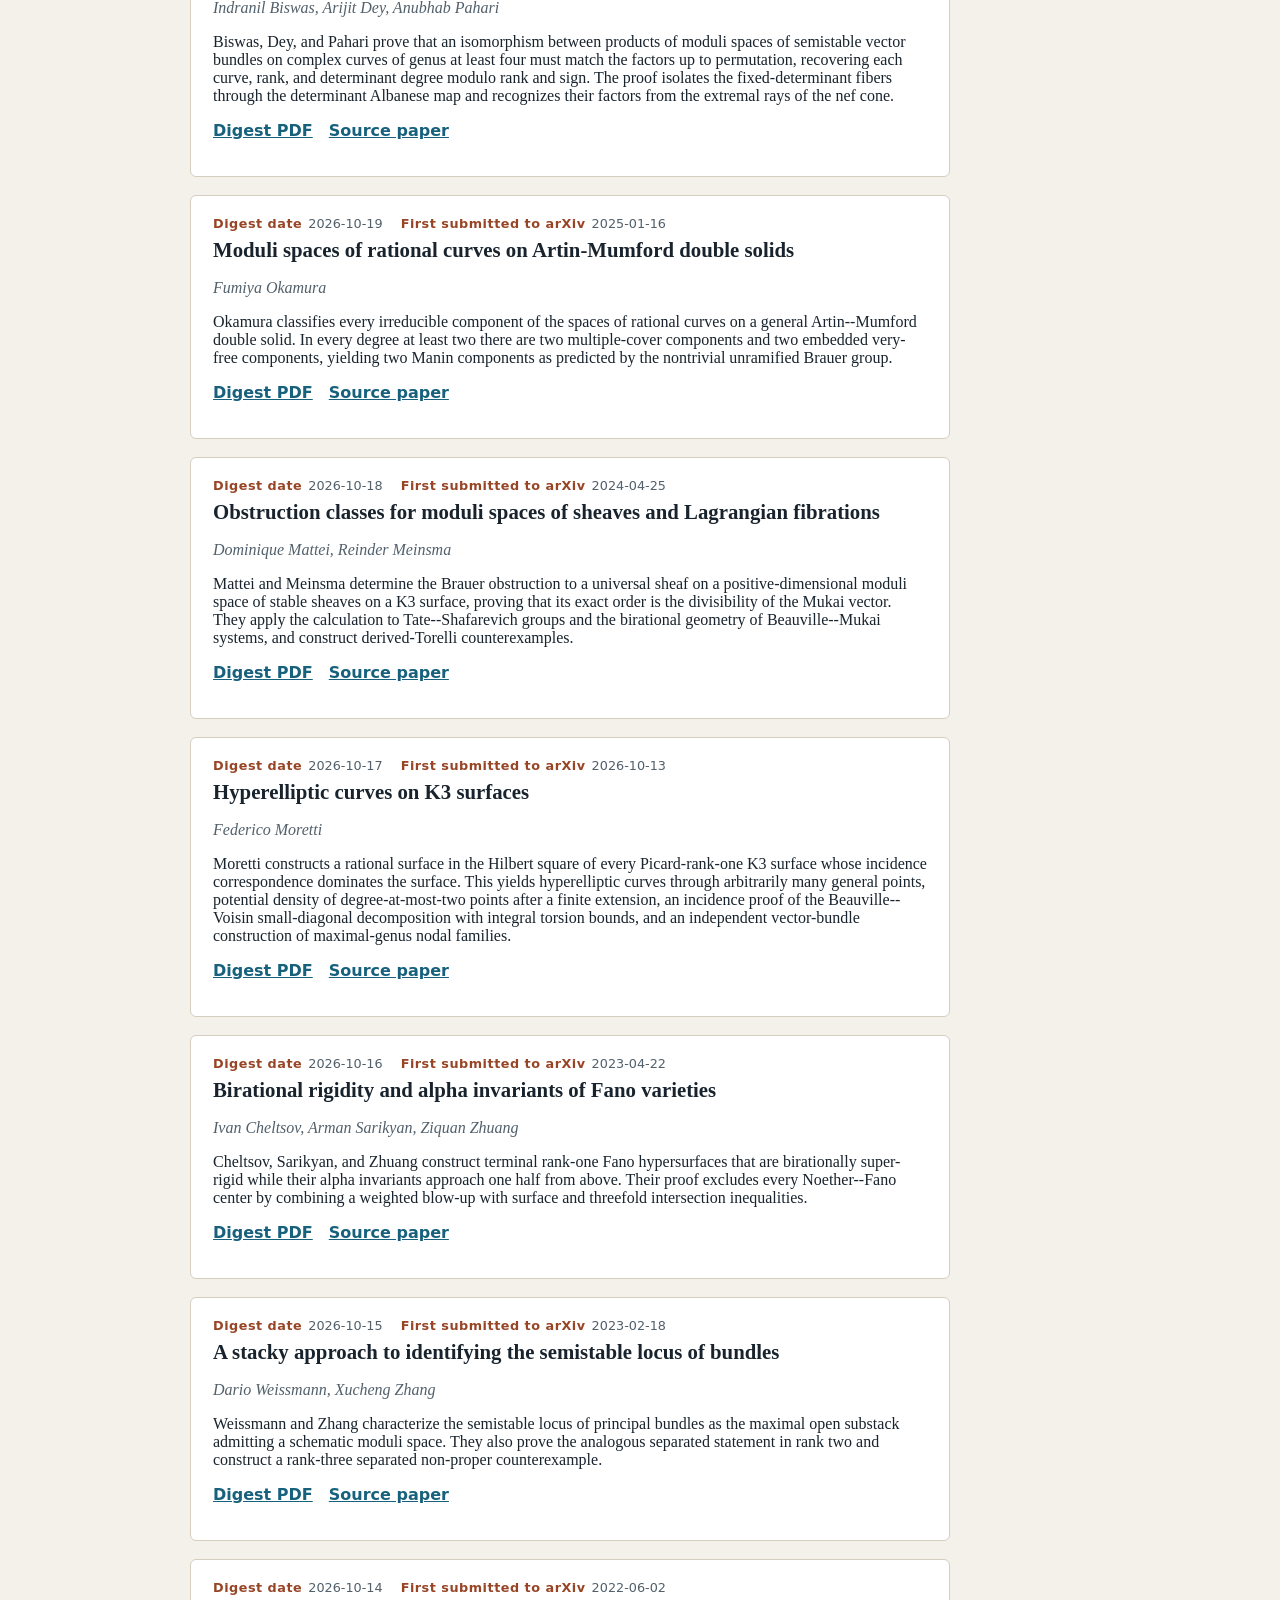
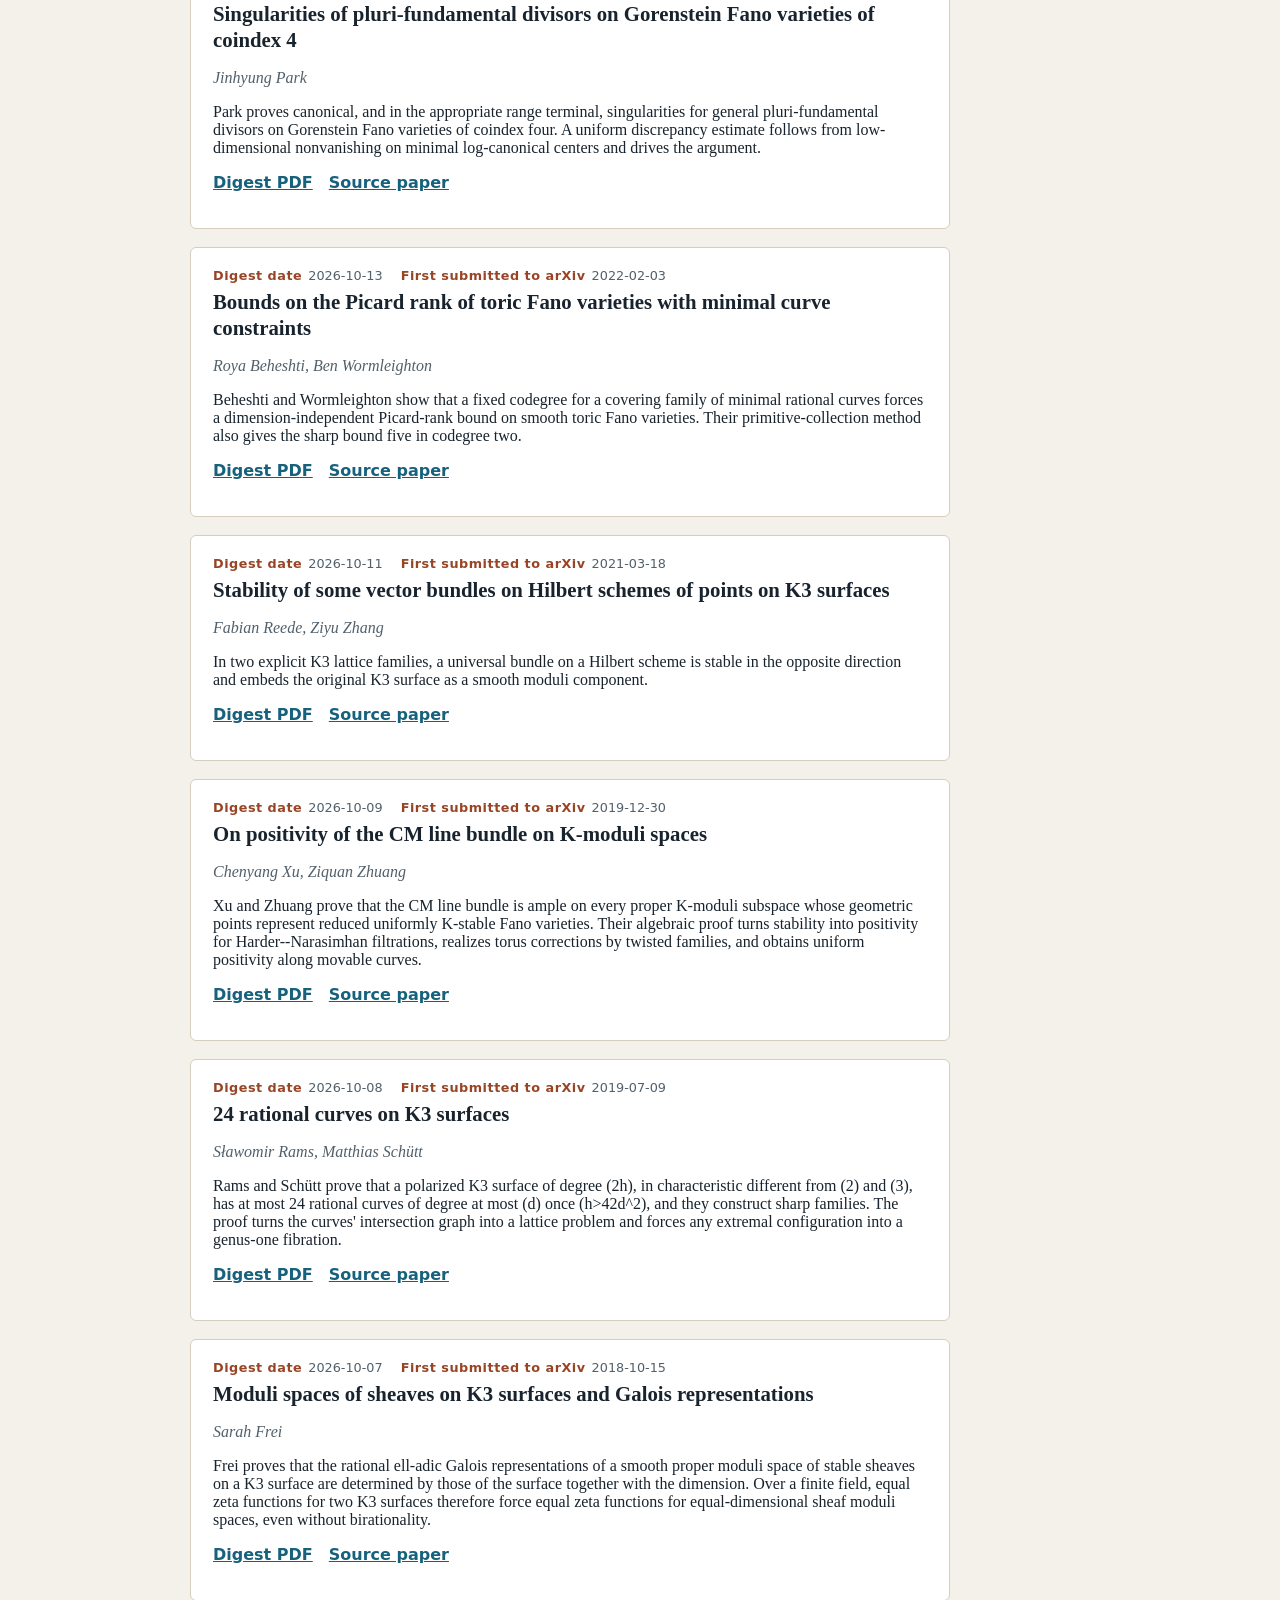
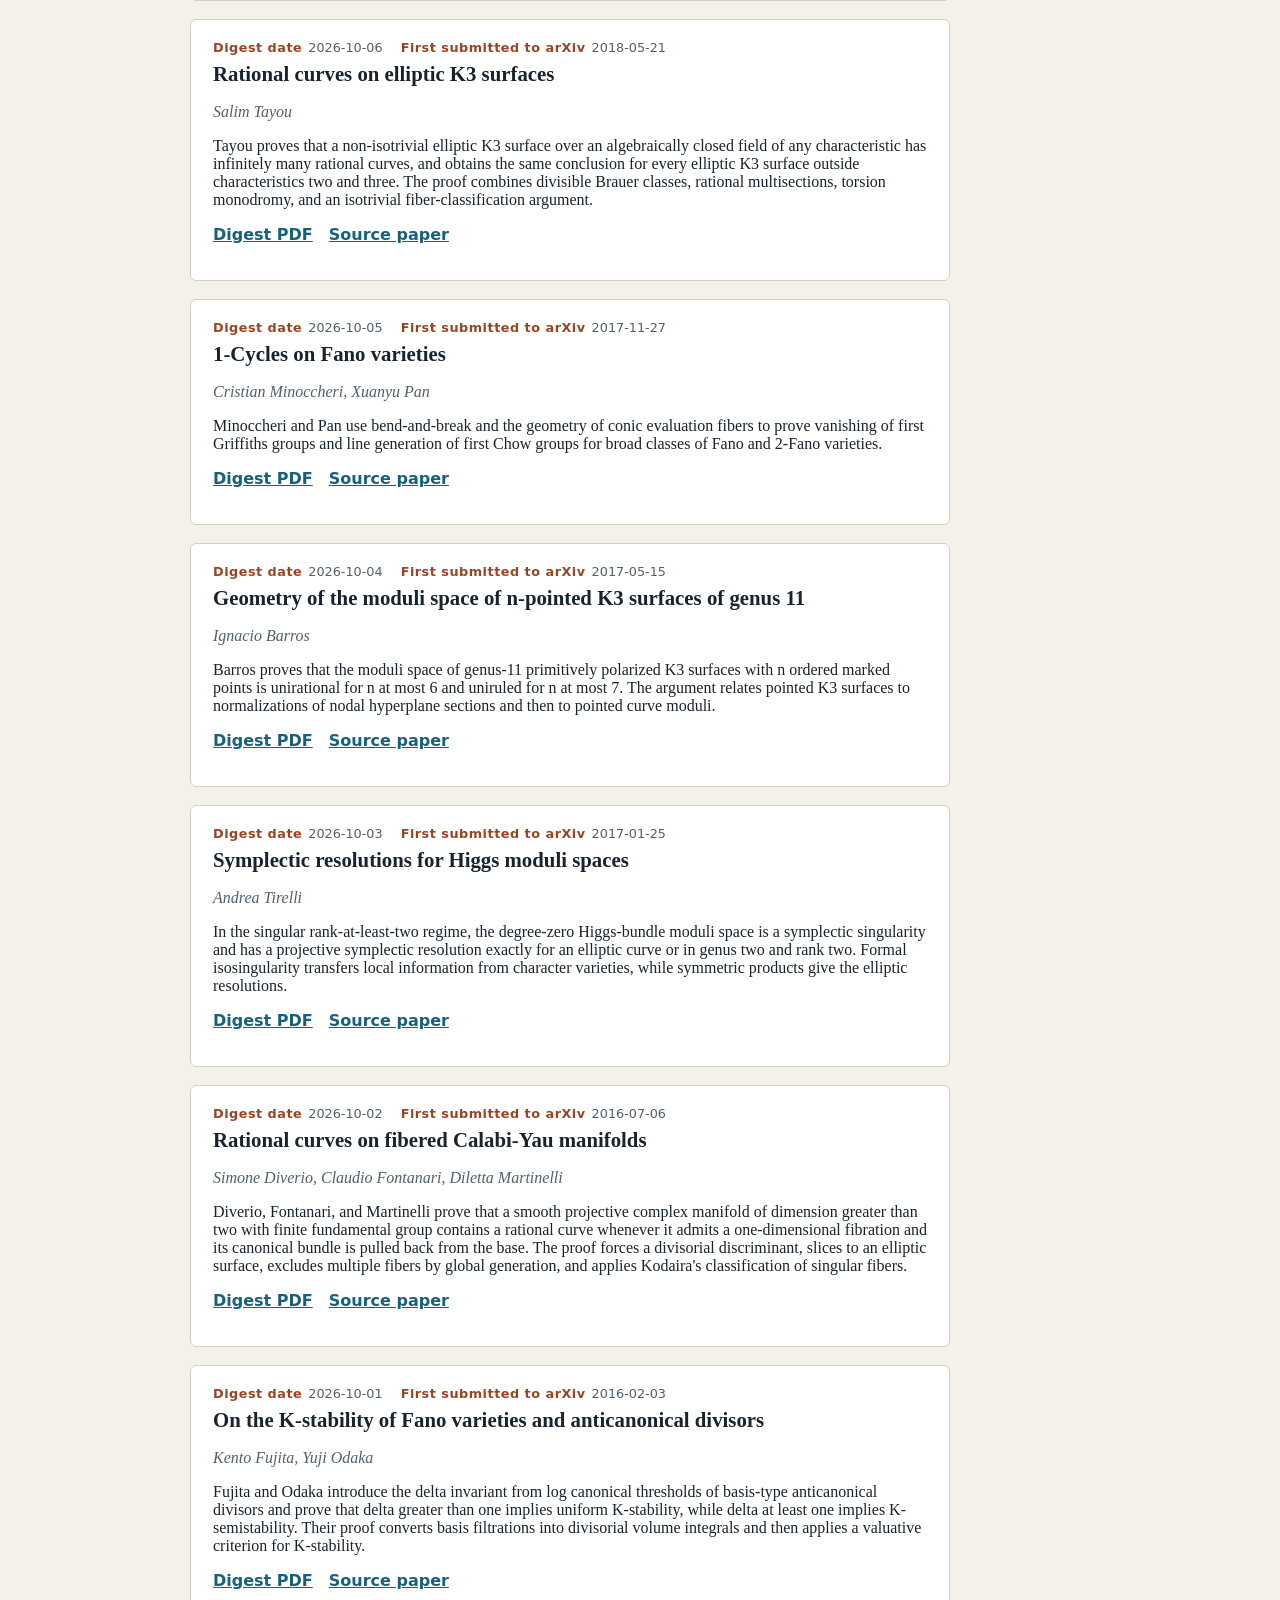
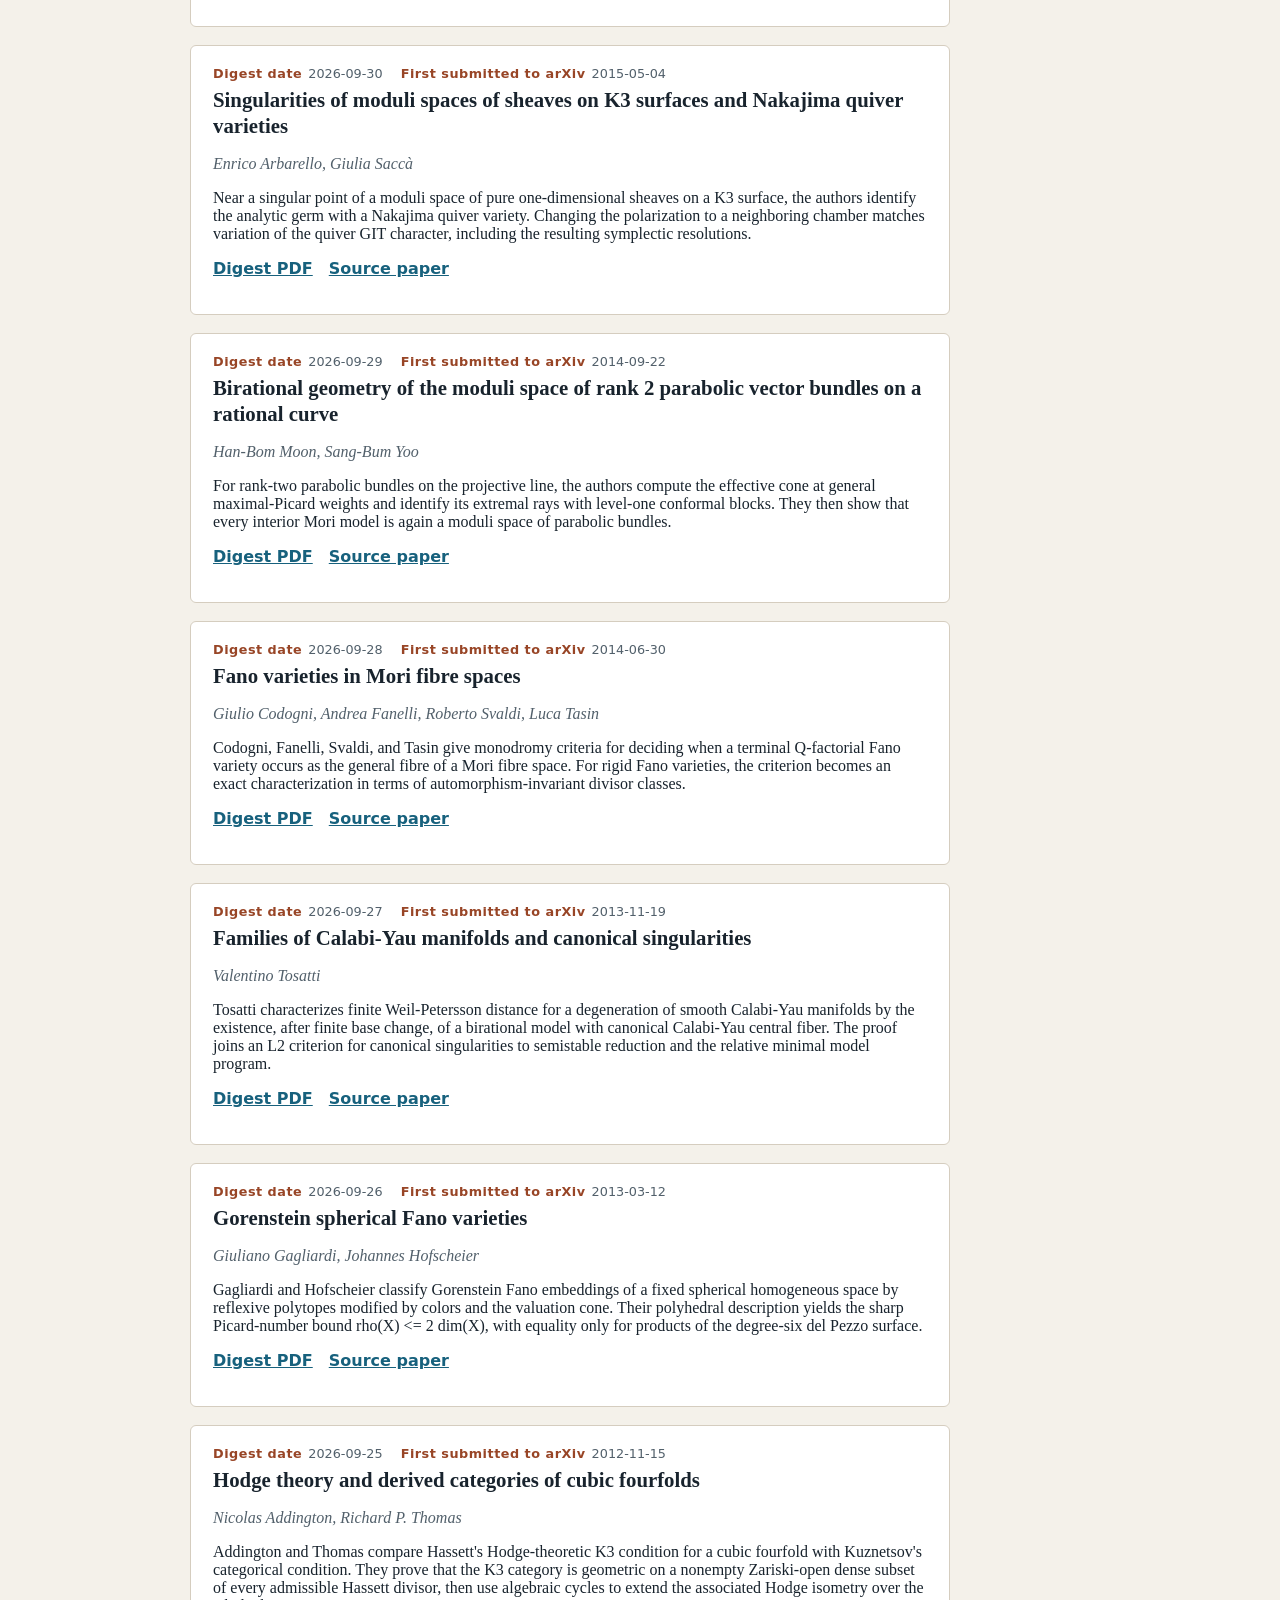
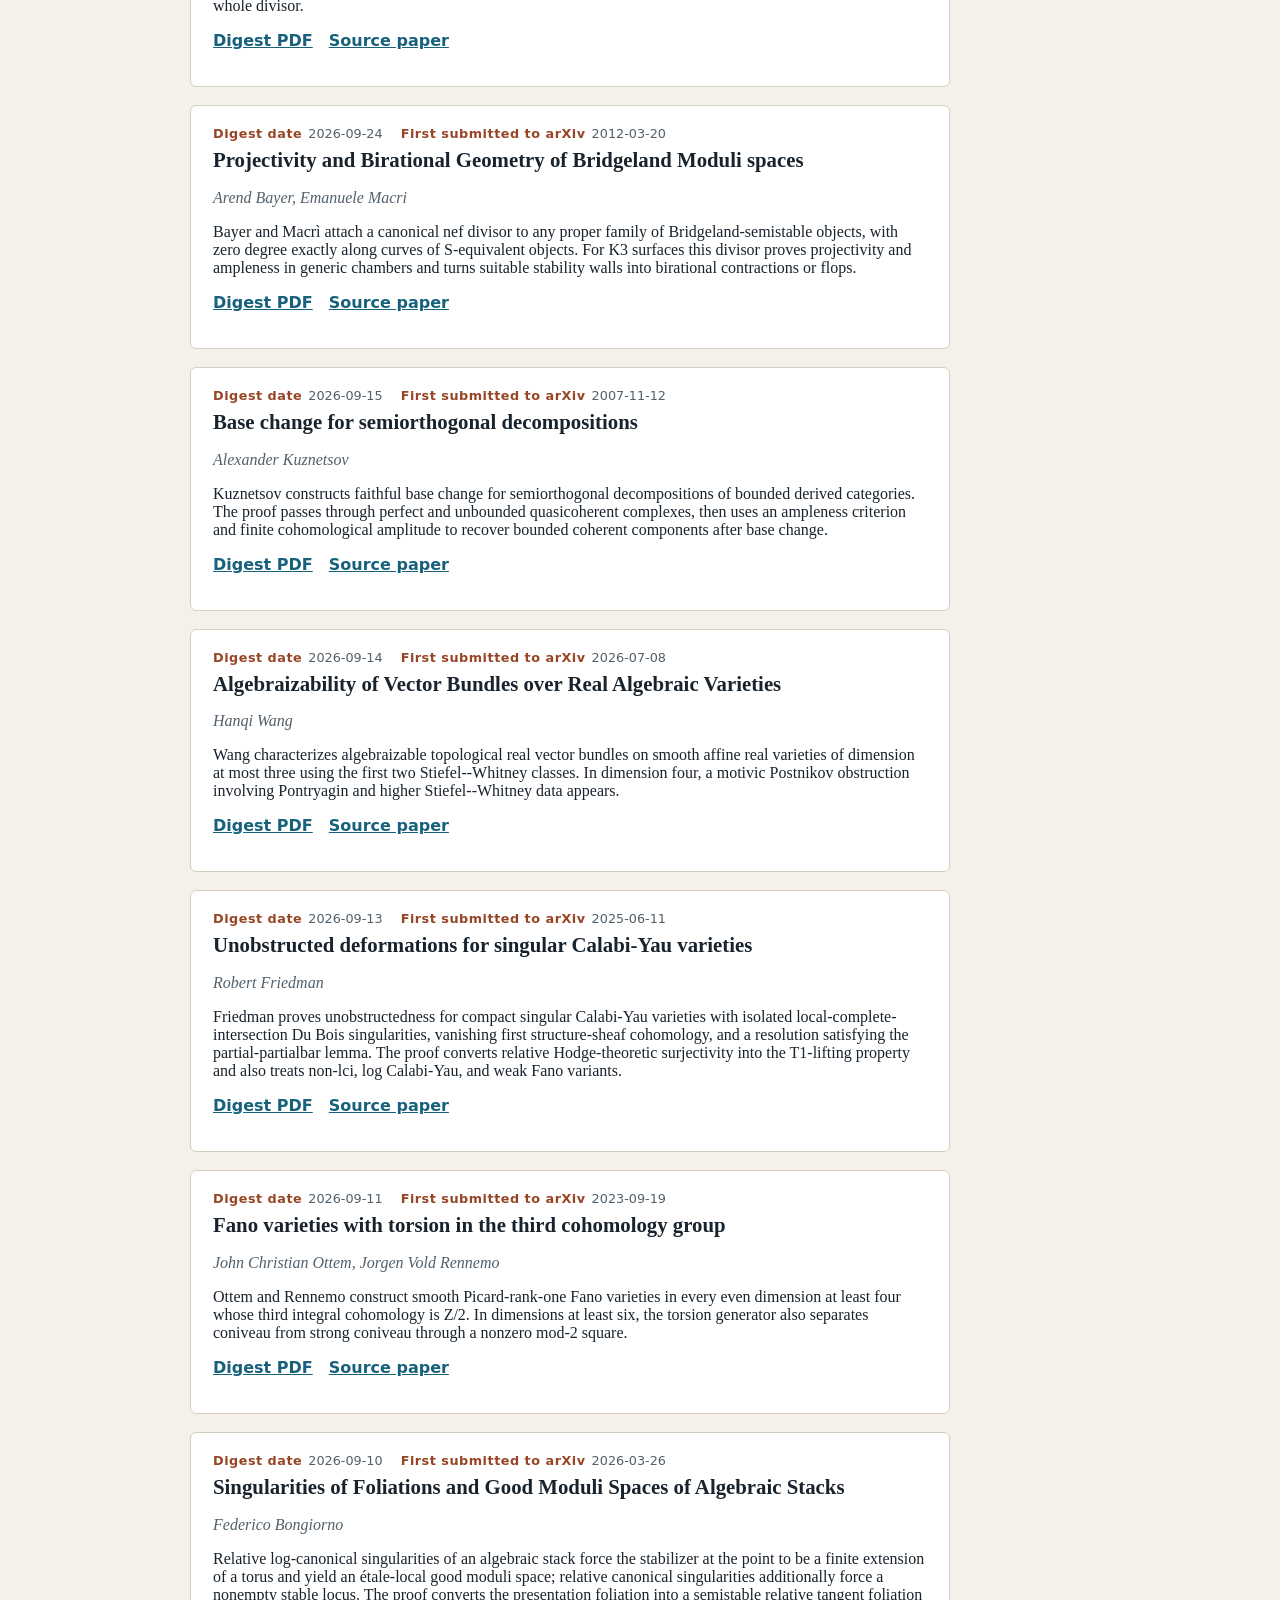
==== commit bdeb1a09: "Publish digest site for 2026-11-28" ====
--- a/topics/algebraic-geometry.html
+++ b/topics/algebraic-geometry.html
@@ -15,6 +15,16 @@
     <section class="digest-list" aria-label="Algebraic geometry digests">
     <article class="digest">
 <dl class="dates">
+<div><dt>Digest date</dt><dd>2026-11-28</dd></div>
+<div><dt>First submitted to arXiv</dt><dd>2009-02-21</dd></div>
+</dl>
+<h2>Motivic zeta functions of abelian varieties, and the monodromy conjecture</h2>
+<p class="authors">Lars Halvard Halle, Johannes Nicaise</p>
+<p>For a tamely ramified abelian variety, Edixhoven&#x27;s jumps simultaneously determine Chai&#x27;s base change conductor, the unique pole and its order in the motivic zeta function, and a corresponding tame monodromy eigenvalue.</p>
+<p class="links"><a href="../digests/2026-11-28-arxiv-0902.3755.pdf">Digest PDF</a> <a href="http://arxiv.org/abs/0902.3755v4">Source paper</a></p>
+</article>
+<article class="digest">
+<dl class="dates">
 <div><dt>Digest date</dt><dd>2026-11-27</dd></div>
 <div><dt>First submitted to arXiv</dt><dd>2008-05-29</dd></div>
 </dl>
